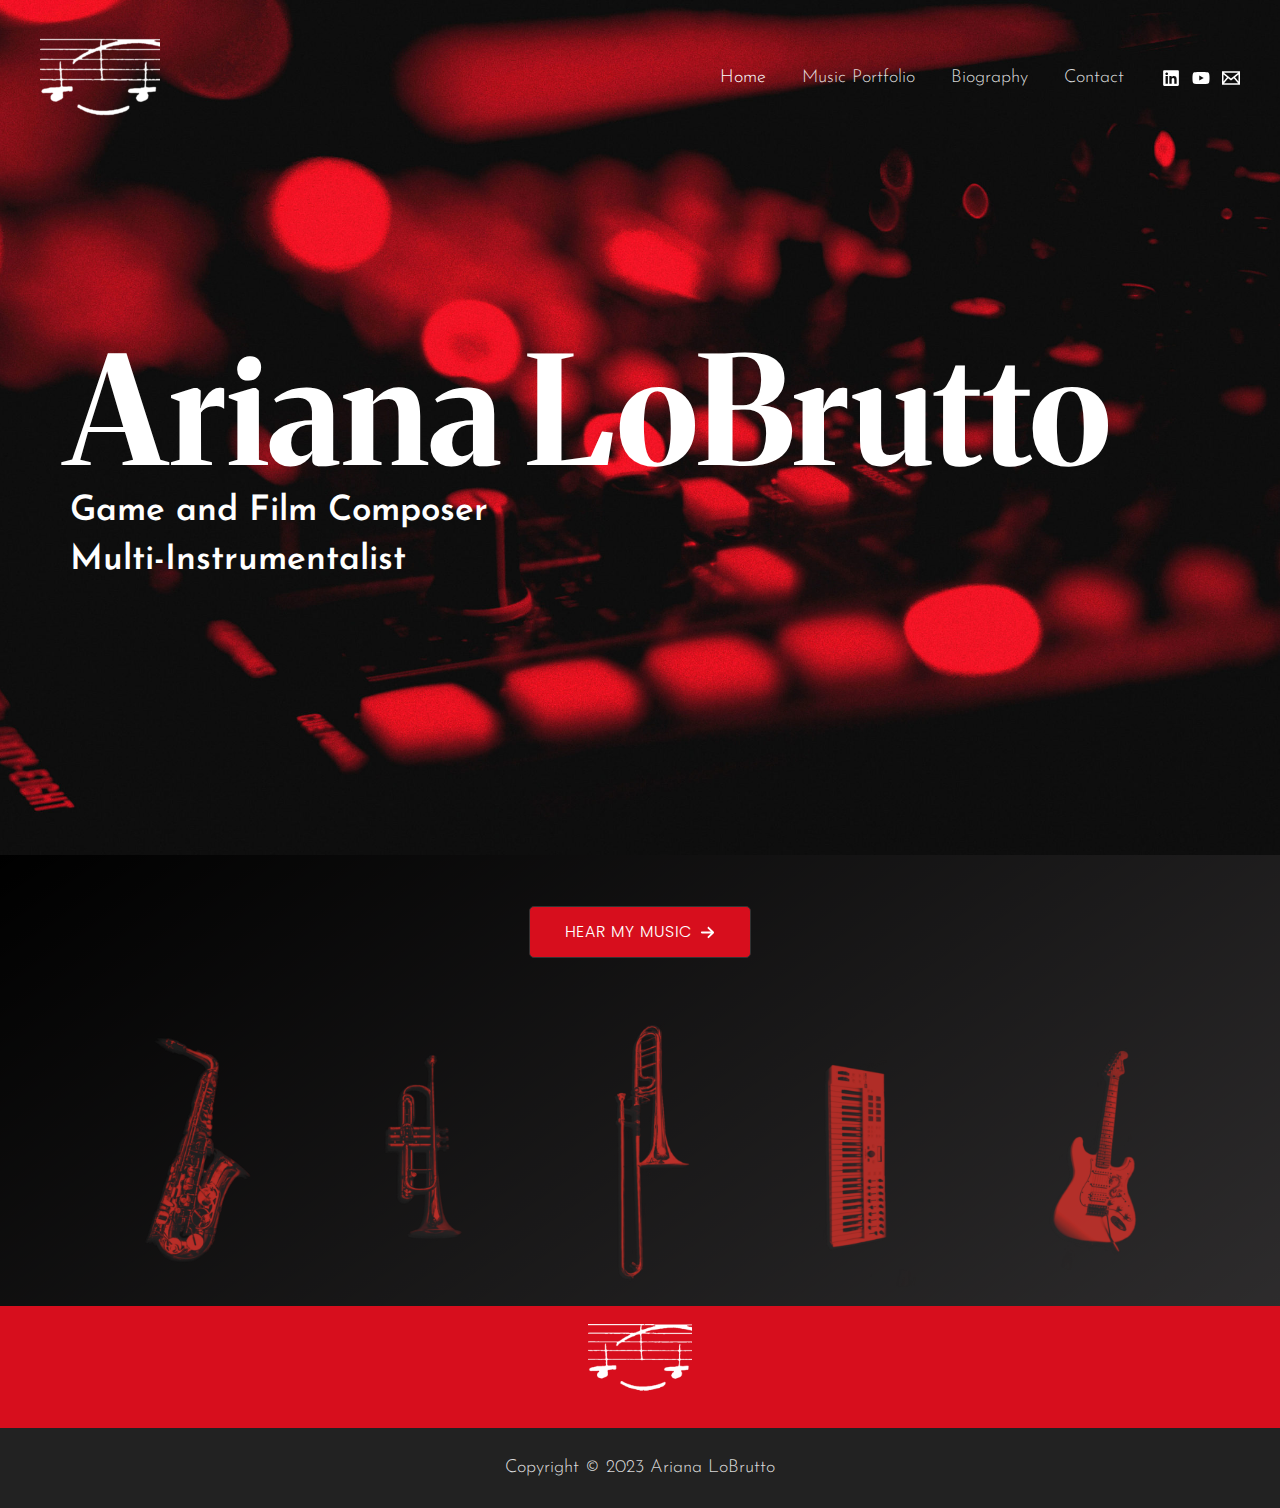
==== index.html @ dc40ca89 "no message" ====
<!DOCTYPE html>  <html lang="en-US">  <head>  <meta charset="UTF-8">  <meta name="viewport" content="width=device-width, initial-scale=1">  <link rel="profile" href="https://gmpg.org/xfn/11">    <style id="jetpack-boost-critical-css">@media all{@charset "UTF-8";body,h1,h3,html,iframe,li,ul{border:0;font-size:100%;font-style:inherit;font-weight:inherit;margin:0;outline:0;padding:0;vertical-align:baseline}html{-webkit-text-size-adjust:100%;-ms-text-size-adjust:100%}body{margin:0}main,nav{display:block}a{background-color:transparent}a{text-decoration:none}img{border:0}svg:not(:root){overflow:hidden}button{color:inherit;font:inherit;margin:0}button{overflow:visible}button{text-transform:none}button{-webkit-appearance:button}.ast-container{max-width:100%}.ast-container{margin-left:auto;margin-right:auto;padding-left:20px;padding-right:20px}h1,h3{clear:both}.entry-content h1,h1{color:#808285;font-size:2em;line-height:1.2}.entry-content h3,h3{color:#808285;font-size:1.5em;line-height:1.4}html{box-sizing:border-box}*{box-sizing:inherit}body{color:#808285;background:#fff;font-style:normal}ul{margin:0 0 1.5em 3em}ul{list-style:disc}img{height:auto;max-width:100%}button{color:#808285;font-weight:400;font-size:100%;margin:0;vertical-align:baseline}button{line-height:normal}button{border:1px solid;border-color:var(--ast-border-color);border-radius:2px;background:#e6e6e6;padding:.6em 1em .4em;color:#fff}a{color:#4169e1}.screen-reader-text{border:0;clip:rect(1px,1px,1px,1px);height:1px;margin:-1px;overflow:hidden;padding:0;position:absolute;width:1px;word-wrap:normal!important}iframe{max-width:100%}body{-webkit-font-smoothing:antialiased;-moz-osx-font-smoothing:grayscale}body:not(.logged-in){position:relative}#page{position:relative}a{text-decoration:none}img{vertical-align:middle}.entry-content h1,.entry-content h3{margin-bottom:20px}body,button{line-height:1.85714285714286}body{background-color:#fff}#page{display:block}#primary{width:100%}#primary{margin:4em 0}.main-navigation{height:100%;-js-display:inline-flex;display:inline-flex}.main-navigation ul{list-style:none;margin:0;padding-left:0;position:relative}.main-header-menu .menu-link{text-decoration:none;padding:0 1em;display:inline-block}.main-header-menu .menu-item{position:relative}.ast-button-wrap{display:inline-block}.ast-button-wrap button{box-shadow:none;border:none}.ast-button-wrap .menu-toggle{padding:0;width:2.2em;height:2.1em;font-size:1.5em;font-weight:400;border-radius:2px;-webkit-font-smoothing:antialiased;-moz-osx-font-smoothing:grayscale;border-radius:2px;vertical-align:middle;line-height:1.85714285714286}.ast-button-wrap .menu-toggle.main-header-menu-toggle{padding:0 .5em;width:auto;text-align:center}.header-main-layout-1 .ast-main-header-bar-alignment{margin-left:auto}.site-navigation{height:100%}.ast-icon.icon-arrow svg{height:.6em;width:.6em;position:relative;margin-left:10px}.ast-icon svg{fill:currentColor}body{overflow-x:hidden}.ast-builder-grid-row{display:grid;grid-template-columns:auto auto;align-items:center;grid-column-gap:20px;overflow-wrap:anywhere}.ast-builder-grid-row>.site-header-section{flex-wrap:nowrap}.ast-builder-layout-element{align-items:center}.site-header-section{height:100%;min-height:0;align-items:center}.site-header-section .ast-main-header-bar-alignment{height:100%}.site-header-section>*{padding:0 10px}.site-header-section>div:first-child{padding-left:0}.site-header-section>div:last-child{padding-right:0}.site-header-section .ast-builder-menu{align-items:center}.ast-grid-right-section{justify-content:flex-end}.ast-logo-title-inline .ast-site-identity{padding:1em 0;-js-display:inline-flex;display:inline-flex;vertical-align:middle;align-items:center}.ast-builder-social-element{line-height:1;color:#3a3a3a;background:0 0;vertical-align:middle;margin-left:6px;margin-right:6px;justify-content:center;align-items:center}.ahfb-svg-iconset{-js-display:inline-flex;display:inline-flex;align-self:center}.ahfb-svg-iconset svg{width:17px;height:17px}.ast-builder-grid-row-container{display:grid;align-content:center}.main-header-bar .main-header-bar-navigation{height:100%}.ast-builder-menu .main-navigation{padding:0}.ast-builder-menu .main-navigation>ul{align-self:center}.menu-toggle .ast-close-svg{display:none}.ast-mobile-header-wrap .menu-toggle .mobile-menu-toggle-icon{-js-display:inline-flex;display:inline-flex;align-self:center}.ast-mobile-header-wrap .ast-button-wrap .menu-toggle.main-header-menu-toggle{-js-display:flex;display:flex;align-items:center;width:auto;height:auto}.menu-toggle .mobile-menu-toggle-icon{-js-display:inline-flex;display:inline-flex;align-self:center}.ast-button-wrap .menu-toggle.main-header-menu-toggle{padding:.5em;align-items:center;-js-display:flex;display:flex}.site-header{z-index:99;position:relative}.main-header-bar-wrap{position:relative}.main-header-bar{background-color:#fff;border-bottom-color:var(--ast-border-color);border-bottom-style:solid}.main-header-bar{margin-left:auto;margin-right:auto}.site-branding{line-height:1;align-self:center}.main-header-bar{z-index:4;position:relative}.ast-site-identity{padding:1em 0}.page .entry-header{margin-bottom:1.5em}.ast-single-post .entry-header.ast-header-without-markup,.ast-single-post .entry-header.ast-no-title.ast-no-thumbnail{margin-bottom:0}.entry-header{margin-bottom:1em;word-wrap:break-word}.entry-content{word-wrap:break-word}.ast-flex{-js-display:flex;display:flex;flex-wrap:wrap}.ast-inline-flex{-js-display:inline-flex;display:inline-flex;align-items:center;flex-wrap:wrap;align-content:center}.ast-flex-grow-1{flex-grow:1}}@media all{@charset "UTF-8";ul{box-sizing:border-box}.screen-reader-text{border:0;clip:rect(1px,1px,1px,1px);clip-path:inset(50%);height:1px;margin:-1px;overflow:hidden;padding:0;position:absolute;width:1px;word-wrap:normal!important}}@media all{.wp-block-uagb-container{display:flex;position:relative;box-sizing:border-box;z-index:2}.wp-block-uagb-container.uagb-is-root-container{margin-left:auto;margin-right:auto}.wp-block-uagb-container.alignfull.uagb-is-root-container .uagb-container-inner-blocks-wrap{display:flex;position:relative;box-sizing:border-box;margin-left:auto!important;margin-right:auto!important;z-index:2}.wp-block-uagb-container>:not(.uagb-container__shape){z-index:2}body .wp-block-uagb-container>.uagb-container-inner-blocks-wrap,body .wp-block-uagb-container>.uagb-container-inner-blocks-wrap>:not(.wp-block-uagb-container):not(.wp-block-uagb-column):not(.wp-block-uagb-container):not(.wp-block-uagb-section):not(.uagb-container__shape):not(.uagb-container__video-wrap):not(.wp-block-spectra-pro-register):not(.uagb-slider-container),body .wp-block-uagb-container>:not(.wp-block-uagb-container):not(.wp-block-uagb-column):not(.wp-block-uagb-container):not(.wp-block-uagb-section):not(.uagb-container__shape):not(.uagb-container__video-wrap):not(.wp-block-uagb-image):not(.wp-block-spectra-pro-register):not(.uagb-slider-container){min-width:unset!important;width:100%}.wp-block-uagb-advanced-heading .uagb-heading-text{margin:0}.wp-block-uagb-advanced-heading .uagb-separator{font-size:0;border-top-style:solid;display:inline-block;margin:0 0 10px 0}.wp-block-uagb-container.uagb-block-cd2c7e23.wp-block-uagb-container{color:inherit;border-color:#4b4f58}.wp-block-uagb-container.uagb-is-root-container.alignfull.uagb-block-cd2c7e23>.uagb-container-inner-blocks-wrap{--inner-content-custom-width:min(100%,1140px);max-width:var(--inner-content-custom-width);width:100%;flex-direction:column;align-items:center;justify-content:center;flex-wrap:nowrap;row-gap:0;column-gap:20px}.wp-block-uagb-container.uagb-block-cd2c7e23{min-height:95vh;box-shadow:0 0 #00000070;padding-top:100px;padding-bottom:0;padding-left:0;padding-right:0;row-gap:0;column-gap:20px;overflow:visible;background-image:url(./images/banner-scaled.jpg);background-repeat:no-repeat;background-position:52% 0;background-size:cover;background-attachment:fixed}.uagb-block-6c214762.wp-block-uagb-advanced-heading .uagb-heading-text{margin-bottom:0}.uagb-block-6c214762 .uagb-heading-text{font-family:Merriweather;font-weight:700}.uagb-block-efe98ca1.wp-block-uagb-advanced-heading .uagb-heading-text{margin-bottom:0}.uagb-block-efe98ca1.wp-block-uagb-advanced-heading .uagb-separator{border-top-style:solid;border-top-width:0;width:70%;border-color:rgba(255,255,255,.65);margin-bottom:0}.wp-block-uagb-container.uagb-block-ec4afcfa.wp-block-uagb-container{border-color:#4b4f58}.wp-block-uagb-container.uagb-is-root-container.alignfull.uagb-block-ec4afcfa>.uagb-container-inner-blocks-wrap{--inner-content-custom-width:min(100%,1140px);max-width:var(--inner-content-custom-width);width:100%;flex-direction:column;align-items:center;justify-content:flex-start;flex-wrap:nowrap;row-gap:0;column-gap:20px}.wp-block-uagb-container.uagb-block-ec4afcfa{min-height:90vh;box-shadow:0 0 #00000070;padding-top:80px;padding-bottom:50px;padding-left:30px;padding-right:30px;row-gap:0;column-gap:20px;overflow:visible;background-image:linear-gradient(326deg,rgba(0,0,0,.11) 0,#000 100%)}@media only screen and (max-width:976px){.wp-block-uagb-container.uagb-is-root-container.alignfull.uagb-block-cd2c7e23>.uagb-container-inner-blocks-wrap{--inner-content-custom-width:min(100%,1024px);max-width:var(--inner-content-custom-width);width:100%}.wp-block-uagb-container.uagb-block-cd2c7e23{min-height:10px;padding-top:150px;padding-bottom:80px;padding-left:50px;padding-right:50px}.wp-block-uagb-container.uagb-is-root-container.alignfull.uagb-block-ec4afcfa>.uagb-container-inner-blocks-wrap{--inner-content-custom-width:min(100%,1024px);max-width:var(--inner-content-custom-width);width:100%}.wp-block-uagb-container.uagb-block-ec4afcfa{padding-top:40px;padding-bottom:40px;padding-left:40px;padding-right:40px;background-image:linear-gradient(326deg,rgba(0,0,0,.11) 0,#000 100%)}}@media only screen and (max-width:767px){.wp-block-uagb-container.uagb-is-root-container.alignfull.uagb-block-cd2c7e23>.uagb-container-inner-blocks-wrap{--inner-content-custom-width:min(100%,767px);max-width:var(--inner-content-custom-width);width:100%;flex-wrap:wrap}.wp-block-uagb-container.uagb-block-cd2c7e23{min-height:50vh;padding-top:150px;padding-bottom:60px;padding-left:40px;padding-right:40px}.wp-block-uagb-container.uagb-is-root-container.alignfull.uagb-block-ec4afcfa>.uagb-container-inner-blocks-wrap{--inner-content-custom-width:min(100%,767px);max-width:var(--inner-content-custom-width);width:100%;flex-wrap:wrap;row-gap:10px}.wp-block-uagb-container.uagb-block-ec4afcfa{min-height:10px;padding-top:60px;padding-bottom:0;padding-left:40px;padding-right:40px;row-gap:10px;background-image:linear-gradient(326deg,rgba(0,0,0,.11) 0,#000 100%)}}}</style><title>Ariana LoBrutto</title> <meta name='robots' content='max-image-preview:large' /> <link rel='dns-prefetch' href='//fonts.googleapis.com' /> <link rel="alternate" type="application/rss+xml" title="Ariana LoBrutto &raquo; Feed" href="https://www.arianalobrutto.com/feed/" /> <link rel="alternate" type="application/rss+xml" title="Ariana LoBrutto &raquo; Comments Feed" href="https://www.arianalobrutto.com/comments/feed/" />  <style> img.wp-smiley, img.emoji { 	display: inline !important; 	border: none !important; 	box-shadow: none !important; 	height: 1em !important; 	width: 1em !important; 	margin: 0 0.07em !important; 	vertical-align: -0.1em !important; 	background: none !important; 	padding: 0 !important; } </style> 	<noscript><link rel='stylesheet' id='astra-theme-css-css' href='./css/astra-assets-css-minified-main.min.css' media='all' /> </noscript><link rel='stylesheet' id='astra-theme-css-css' href='./css/astra-assets-css-minified-main.min.css' media="not all" data-media="all" onload="this.media=this.dataset.media; delete this.dataset.media; this.removeAttribute( 'onload' );" /> <style id='astra-theme-css-inline-css'> :root{--ast-container-default-xlg-padding:6.67em;--ast-container-default-lg-padding:5.67em;--ast-container-default-slg-padding:4.34em;--ast-container-default-md-padding:3.34em;--ast-container-default-sm-padding:6.67em;--ast-container-default-xs-padding:2.4em;--ast-container-default-xxs-padding:1.4em;--ast-code-block-background:#EEEEEE;--ast-comment-inputs-background:#FAFAFA;}html{font-size:112.5%;}a,.page-title{color:var(--ast-global-color-3);}a:hover,a:focus{color:var(--ast-global-color-1);}body,button,input,select,textarea,.ast-button,.ast-custom-button{font-family:'Josefin Sans',sans-serif;font-weight:300;font-size:18px;font-size:1rem;}blockquote{color:var(--ast-global-color-3);}p,.entry-content p{margin-bottom:0.1em;}h1,.entry-content h1,h2,.entry-content h2,h3,.entry-content h3,h4,.entry-content h4,h5,.entry-content h5,h6,.entry-content h6,.site-title,.site-title a{font-family:'Josefin Sans',sans-serif;font-weight:600;}.site-title{font-size:35px;font-size:1.9444444444444rem;display:none;}header .custom-logo-link img{max-width:120px;}.astra-logo-svg{width:120px;}.site-header .site-description{font-size:15px;font-size:0.83333333333333rem;display:none;}.entry-title{font-size:40px;font-size:2.2222222222222rem;}h1,.entry-content h1{font-size:150px;font-size:8.3333333333333rem;font-weight:600;font-family:'Josefin Sans',sans-serif;line-height:1em;}h2,.entry-content h2{font-size:70px;font-size:3.8888888888889rem;font-family:'Josefin Sans',sans-serif;}h3,.entry-content h3{font-size:35px;font-size:1.9444444444444rem;font-family:'Josefin Sans',sans-serif;}h4,.entry-content h4{font-size:29px;font-size:1.6111111111111rem;font-family:'Josefin Sans',sans-serif;}h5,.entry-content h5{font-size:18px;font-size:1rem;font-family:'Josefin Sans',sans-serif;}h6,.entry-content h6{font-size:15px;font-size:0.83333333333333rem;font-family:'Josefin Sans',sans-serif;}::selection{background-color:var(--ast-global-color-0);color:#ffffff;}body,h1,.entry-title a,.entry-content h1,h2,.entry-content h2,h3,.entry-content h3,h4,.entry-content h4,h5,.entry-content h5,h6,.entry-content h6{color:var(--ast-global-color-3);}.tagcloud a:hover,.tagcloud a:focus,.tagcloud a.current-item{color:#ffffff;border-color:var(--ast-global-color-3);background-color:var(--ast-global-color-3);}input:focus,input[type="text"]:focus,input[type="email"]:focus,input[type="url"]:focus,input[type="password"]:focus,input[type="reset"]:focus,input[type="search"]:focus,textarea:focus{border-color:var(--ast-global-color-3);}input[type="radio"]:checked,input[type=reset],input[type="checkbox"]:checked,input[type="checkbox"]:hover:checked,input[type="checkbox"]:focus:checked,input[type=range]::-webkit-slider-thumb{border-color:var(--ast-global-color-3);background-color:var(--ast-global-color-3);box-shadow:none;}.site-footer a:hover + .post-count,.site-footer a:focus + .post-count{background:var(--ast-global-color-3);border-color:var(--ast-global-color-3);}.single .nav-links .nav-previous,.single .nav-links .nav-next{color:var(--ast-global-color-3);}.entry-meta,.entry-meta *{line-height:1.45;color:var(--ast-global-color-3);}.entry-meta a:hover,.entry-meta a:hover *,.entry-meta a:focus,.entry-meta a:focus *,.page-links > .page-link,.page-links .page-link:hover,.post-navigation a:hover{color:var(--ast-global-color-1);}#cat option,.secondary .calendar_wrap thead a,.secondary .calendar_wrap thead a:visited{color:var(--ast-global-color-3);}.secondary .calendar_wrap #today,.ast-progress-val span{background:var(--ast-global-color-3);}.secondary a:hover + .post-count,.secondary a:focus + .post-count{background:var(--ast-global-color-3);border-color:var(--ast-global-color-3);}.calendar_wrap #today > a{color:#ffffff;}.page-links .page-link,.single .post-navigation a{color:var(--ast-global-color-3);}.ast-header-break-point .main-header-bar .ast-button-wrap .menu-toggle{border-radius:100px;}.wp-block-latest-posts > li > a{color:var(--ast-global-color-2);}.widget-title{font-size:25px;font-size:1.3888888888889rem;color:var(--ast-global-color-3);}.ast-logo-title-inline .site-logo-img{padding-right:1em;}.site-logo-img img{ transition:all 0.2s linear;}@media (max-width:921px){#ast-desktop-header{display:none;}}@media (min-width:921px){#ast-mobile-header{display:none;}}.wp-block-buttons.aligncenter{justify-content:center;}@media (max-width:921px){.ast-theme-transparent-header #primary,.ast-theme-transparent-header #secondary{padding:0;}}@media (max-width:921px){.ast-plain-container.ast-no-sidebar #primary{padding:0;}}.ast-plain-container.ast-no-sidebar #primary{margin-top:0;margin-bottom:0;}@media (max-width:921px){.ast-separate-container #primary,.ast-separate-container #secondary{padding:1.5em 0;}#primary,#secondary{padding:1.5em 0;margin:0;}.ast-left-sidebar #content > .ast-container{display:flex;flex-direction:column-reverse;width:100%;}.ast-separate-container .ast-article-post,.ast-separate-container .ast-article-single{padding:1.5em 2.14em;}.ast-author-box img.avatar{margin:20px 0 0 0;}}@media (min-width:922px){.ast-separate-container.ast-right-sidebar #primary,.ast-separate-container.ast-left-sidebar #primary{border:0;}.search-no-results.ast-separate-container #primary{margin-bottom:4em;}}.wp-block-button .wp-block-button__link{color:var(--ast-global-color-2);}.wp-block-button .wp-block-button__link:hover,.wp-block-button .wp-block-button__link:focus{color:var(--ast-global-color-4);background-color:var(--ast-global-color-2);border-color:var(--ast-global-color-2);}.elementor-widget-heading h1.elementor-heading-title{line-height:1em;}.wp-block-button .wp-block-button__link,.wp-block-search .wp-block-search__button,body .wp-block-file .wp-block-file__button{border-style:solid;border-top-width:0px;border-right-width:0px;border-left-width:0px;border-bottom-width:0px;border-color:var(--ast-global-color-0);background-color:var(--ast-global-color-0);color:var(--ast-global-color-2);font-family:'Poppins',sans-serif;font-weight:300;line-height:1em;text-transform:uppercase;letter-spacing:1px;font-size:16px;font-size:0.88888888888889rem;border-radius:0px;padding-top:17px;padding-right:35px;padding-bottom:17px;padding-left:35px;}.menu-toggle,button,.ast-button,.ast-custom-button,.button,input#submit,input[type="button"],input[type="submit"],input[type="reset"],form[CLASS*="wp-block-search__"].wp-block-search .wp-block-search__inside-wrapper .wp-block-search__button,body .wp-block-file .wp-block-file__button{border-style:solid;border-top-width:0px;border-right-width:0px;border-left-width:0px;border-bottom-width:0px;color:var(--ast-global-color-2);border-color:var(--ast-global-color-0);background-color:var(--ast-global-color-0);border-radius:0px;padding-top:17px;padding-right:35px;padding-bottom:17px;padding-left:35px;font-family:'Poppins',sans-serif;font-weight:300;font-size:16px;font-size:0.88888888888889rem;line-height:1em;text-transform:uppercase;letter-spacing:1px;}button:focus,.menu-toggle:hover,button:hover,.ast-button:hover,.ast-custom-button:hover .button:hover,.ast-custom-button:hover ,input[type=reset]:hover,input[type=reset]:focus,input#submit:hover,input#submit:focus,input[type="button"]:hover,input[type="button"]:focus,input[type="submit"]:hover,input[type="submit"]:focus,form[CLASS*="wp-block-search__"].wp-block-search .wp-block-search__inside-wrapper .wp-block-search__button:hover,form[CLASS*="wp-block-search__"].wp-block-search .wp-block-search__inside-wrapper .wp-block-search__button:focus,body .wp-block-file .wp-block-file__button:hover,body .wp-block-file .wp-block-file__button:focus{color:var(--ast-global-color-4);background-color:var(--ast-global-color-2);border-color:var(--ast-global-color-2);}@media (min-width:544px){.ast-container{max-width:100%;}}@media (max-width:544px){.ast-separate-container .ast-article-post,.ast-separate-container .ast-article-single,.ast-separate-container .comments-title,.ast-separate-container .ast-archive-description{padding:1.5em 1em;}.ast-separate-container #content .ast-container{padding-left:0.54em;padding-right:0.54em;}.ast-separate-container .ast-comment-list li.depth-1{padding:1.5em 1em;margin-bottom:1.5em;}.ast-separate-container .ast-comment-list .bypostauthor{padding:.5em;}.ast-search-menu-icon.ast-dropdown-active .search-field{width:170px;}}@media (max-width:921px){.ast-mobile-header-stack .main-header-bar .ast-search-menu-icon{display:inline-block;}.ast-header-break-point.ast-header-custom-item-outside .ast-mobile-header-stack .main-header-bar .ast-search-icon{margin:0;}.ast-comment-avatar-wrap img{max-width:2.5em;}.ast-separate-container .ast-comment-list li.depth-1{padding:1.5em 2.14em;}.ast-separate-container .comment-respond{padding:2em 2.14em;}.ast-comment-meta{padding:0 1.8888em 1.3333em;}}body,.ast-separate-container{background-color:var(--ast-global-color-4);;background-image:none;;}@media (max-width:921px){.widget-title{font-size:25px;font-size:1.3888888888889rem;}body,button,input,select,textarea,.ast-button,.ast-custom-button{font-size:18px;font-size:1rem;}#secondary,#secondary button,#secondary input,#secondary select,#secondary textarea{font-size:18px;font-size:1rem;}.site-title{display:none;}.site-header .site-description{display:none;}.entry-title{font-size:30px;}h1,.entry-content h1{font-size:80px;}h2,.entry-content h2{font-size:60px;}h3,.entry-content h3{font-size:30px;}h4,.entry-content h4{font-size:25px;font-size:1.3888888888889rem;}}@media (max-width:544px){.widget-title{font-size:25px;font-size:1.3888888888889rem;}body,button,input,select,textarea,.ast-button,.ast-custom-button{font-size:18px;font-size:1rem;}#secondary,#secondary button,#secondary input,#secondary select,#secondary textarea{font-size:18px;font-size:1rem;}.site-title{display:none;}.site-header .site-description{display:none;}.entry-title{font-size:30px;}h1,.entry-content h1{font-size:45px;}h2,.entry-content h2{font-size:35px;}h3,.entry-content h3{font-size:26px;}h4,.entry-content h4{font-size:23px;font-size:1.2777777777778rem;}}@media (max-width:544px){html{font-size:112.5%;}}@media (min-width:922px){.ast-container{max-width:1240px;}}@media (min-width:922px){.site-content .ast-container{display:flex;}}@media (max-width:921px){.site-content .ast-container{flex-direction:column;}}@media (min-width:922px){.main-header-menu .sub-menu .menu-item.ast-left-align-sub-menu:hover > .sub-menu,.main-header-menu .sub-menu .menu-item.ast-left-align-sub-menu.focus > .sub-menu{margin-left:-0px;}}.ast-theme-transparent-header [data-section="section-header-mobile-trigger"] .ast-button-wrap .ast-mobile-menu-trigger-outline{background:transparent;}blockquote,cite {font-style: initial;}.wp-block-file {display: flex;align-items: center;flex-wrap: wrap;justify-content: space-between;}.wp-block-pullquote {border: none;}.wp-block-pullquote blockquote::before {content: "\201D";font-family: "Helvetica",sans-serif;display: flex;transform: rotate( 180deg );font-size: 6rem;font-style: normal;line-height: 1;font-weight: bold;align-items: center;justify-content: center;}.has-text-align-right > blockquote::before {justify-content: flex-start;}.has-text-align-left > blockquote::before {justify-content: flex-end;}figure.wp-block-pullquote.is-style-solid-color blockquote {max-width: 100%;text-align: inherit;}html body {--wp--custom--ast-default-block-top-padding: 3em;--wp--custom--ast-default-block-right-padding: 3em;--wp--custom--ast-default-block-bottom-padding: 3em;--wp--custom--ast-default-block-left-padding: 3em;--wp--custom--ast-container-width: 1200px;--wp--custom--ast-content-width-size: 1200px;--wp--custom--ast-wide-width-size: calc(1200px + var(--wp--custom--ast-default-block-left-padding) + var(--wp--custom--ast-default-block-right-padding));}.ast-narrow-container {--wp--custom--ast-content-width-size: 750px;--wp--custom--ast-wide-width-size: 750px;}@media(max-width: 921px) {html body {--wp--custom--ast-default-block-top-padding: 3em;--wp--custom--ast-default-block-right-padding: 2em;--wp--custom--ast-default-block-bottom-padding: 3em;--wp--custom--ast-default-block-left-padding: 2em;}}@media(max-width: 544px) {html body {--wp--custom--ast-default-block-top-padding: 3em;--wp--custom--ast-default-block-right-padding: 1.5em;--wp--custom--ast-default-block-bottom-padding: 3em;--wp--custom--ast-default-block-left-padding: 1.5em;}}.entry-content > .wp-block-group,.entry-content > .wp-block-cover,.entry-content > .wp-block-columns {padding-top: var(--wp--custom--ast-default-block-top-padding);padding-right: var(--wp--custom--ast-default-block-right-padding);padding-bottom: var(--wp--custom--ast-default-block-bottom-padding);padding-left: var(--wp--custom--ast-default-block-left-padding);}.ast-plain-container.ast-no-sidebar .entry-content > .alignfull,.ast-page-builder-template .ast-no-sidebar .entry-content > .alignfull {margin-left: calc( -50vw + 50%);margin-right: calc( -50vw + 50%);max-width: 100vw;width: 100vw;}.ast-plain-container.ast-no-sidebar .entry-content .alignfull .alignfull,.ast-page-builder-template.ast-no-sidebar .entry-content .alignfull .alignfull,.ast-plain-container.ast-no-sidebar .entry-content .alignfull .alignwide,.ast-page-builder-template.ast-no-sidebar .entry-content .alignfull .alignwide,.ast-plain-container.ast-no-sidebar .entry-content .alignwide .alignfull,.ast-page-builder-template.ast-no-sidebar .entry-content .alignwide .alignfull,.ast-plain-container.ast-no-sidebar .entry-content .alignwide .alignwide,.ast-page-builder-template.ast-no-sidebar .entry-content .alignwide .alignwide,.ast-plain-container.ast-no-sidebar .entry-content .wp-block-column .alignfull,.ast-page-builder-template.ast-no-sidebar .entry-content .wp-block-column .alignfull,.ast-plain-container.ast-no-sidebar .entry-content .wp-block-column .alignwide,.ast-page-builder-template.ast-no-sidebar .entry-content .wp-block-column .alignwide {margin-left: auto;margin-right: auto;width: 100%;}[ast-blocks-layout] .wp-block-separator:not(.is-style-dots) {height: 0;}[ast-blocks-layout] .wp-block-separator {margin: 20px auto;}[ast-blocks-layout] .wp-block-separator:not(.is-style-wide):not(.is-style-dots) {max-width: 100px;}[ast-blocks-layout] .wp-block-separator.has-background {padding: 0;}.entry-content[ast-blocks-layout] > * {max-width: var(--wp--custom--ast-content-width-size);margin-left: auto;margin-right: auto;}.entry-content[ast-blocks-layout] > .alignwide {max-width: var(--wp--custom--ast-wide-width-size);}.entry-content[ast-blocks-layout] .alignfull {max-width: none;}.entry-content .wp-block-columns {margin-bottom: 0;}blockquote {margin: 1.5em;border: none;}.wp-block-quote:not(.has-text-align-right):not(.has-text-align-center) {border-left: 5px solid rgba(0,0,0,0.05);}.has-text-align-right > blockquote,blockquote.has-text-align-right {border-right: 5px solid rgba(0,0,0,0.05);}.has-text-align-left > blockquote,blockquote.has-text-align-left {border-left: 5px solid rgba(0,0,0,0.05);}.wp-block-site-tagline,.wp-block-latest-posts .read-more {margin-top: 15px;}.wp-block-loginout p label {display: block;}.wp-block-loginout p:not(.login-remember):not(.login-submit) input {width: 100%;}.wp-block-loginout input:focus {border-color: transparent;}.wp-block-loginout input:focus {outline: thin dotted;}.entry-content .wp-block-media-text .wp-block-media-text__content {padding: 0 0 0 8%;}.entry-content .wp-block-media-text.has-media-on-the-right .wp-block-media-text__content {padding: 0 8% 0 0;}.entry-content .wp-block-media-text.has-background .wp-block-media-text__content {padding: 8%;}.entry-content .wp-block-cover:not([class*="background-color"]) .wp-block-cover__inner-container,.entry-content .wp-block-cover:not([class*="background-color"]) .wp-block-cover-image-text,.entry-content .wp-block-cover:not([class*="background-color"]) .wp-block-cover-text,.entry-content .wp-block-cover-image:not([class*="background-color"]) .wp-block-cover__inner-container,.entry-content .wp-block-cover-image:not([class*="background-color"]) .wp-block-cover-image-text,.entry-content .wp-block-cover-image:not([class*="background-color"]) .wp-block-cover-text {color: var(--ast-global-color-5);}.wp-block-loginout .login-remember input {width: 1.1rem;height: 1.1rem;margin: 0 5px 4px 0;vertical-align: middle;}.wp-block-latest-posts > li > *:first-child,.wp-block-latest-posts:not(.is-grid) > li:first-child {margin-top: 0;}.wp-block-search__inside-wrapper .wp-block-search__input {padding: 0 10px;color: var(--ast-global-color-3);background: var(--ast-global-color-5);border-color: var(--ast-border-color);}.wp-block-latest-posts .read-more {margin-bottom: 1.5em;}.wp-block-search__no-button .wp-block-search__inside-wrapper .wp-block-search__input {padding-top: 5px;padding-bottom: 5px;}.wp-block-latest-posts .wp-block-latest-posts__post-date,.wp-block-latest-posts .wp-block-latest-posts__post-author {font-size: 1rem;}.wp-block-latest-posts > li > *,.wp-block-latest-posts:not(.is-grid) > li {margin-top: 12px;margin-bottom: 12px;}.ast-page-builder-template .entry-content[ast-blocks-layout] > *,.ast-page-builder-template .entry-content[ast-blocks-layout] > .alignfull > * {max-width: none;}.ast-page-builder-template .entry-content[ast-blocks-layout] > .alignwide > * {max-width: var(--wp--custom--ast-wide-width-size);}.ast-page-builder-template .entry-content[ast-blocks-layout] > .inherit-container-width > *,.ast-page-builder-template .entry-content[ast-blocks-layout] > * > *,.entry-content[ast-blocks-layout] > .wp-block-cover .wp-block-cover__inner-container {max-width: var(--wp--custom--ast-content-width-size);margin-left: auto;margin-right: auto;}.entry-content[ast-blocks-layout] .wp-block-cover:not(.alignleft):not(.alignright) {width: auto;}@media(max-width: 1200px) {.ast-separate-container .entry-content > .alignfull,.ast-separate-container .entry-content[ast-blocks-layout] > .alignwide,.ast-plain-container .entry-content[ast-blocks-layout] > .alignwide,.ast-plain-container .entry-content .alignfull {margin-left: calc(-1 * min(var(--ast-container-default-xlg-padding),20px)) ;margin-right: calc(-1 * min(var(--ast-container-default-xlg-padding),20px));}}@media(min-width: 1201px) {.ast-separate-container .entry-content > .alignfull {margin-left: calc(-1 * var(--ast-container-default-xlg-padding) );margin-right: calc(-1 * var(--ast-container-default-xlg-padding) );}.ast-separate-container .entry-content[ast-blocks-layout] > .alignwide,.ast-plain-container .entry-content[ast-blocks-layout] > .alignwide {margin-left: calc(-1 * var(--wp--custom--ast-default-block-left-padding) );margin-right: calc(-1 * var(--wp--custom--ast-default-block-right-padding) );}}@media(min-width: 921px) {.ast-separate-container .entry-content .wp-block-group.alignwide:not(.inherit-container-width) > :where(:not(.alignleft):not(.alignright)),.ast-plain-container .entry-content .wp-block-group.alignwide:not(.inherit-container-width) > :where(:not(.alignleft):not(.alignright)) {max-width: calc( var(--wp--custom--ast-content-width-size) + 80px );}.ast-plain-container.ast-right-sidebar .entry-content[ast-blocks-layout] .alignfull,.ast-plain-container.ast-left-sidebar .entry-content[ast-blocks-layout] .alignfull {margin-left: -60px;margin-right: -60px;}}@media(min-width: 544px) {.entry-content > .alignleft {margin-right: 20px;}.entry-content > .alignright {margin-left: 20px;}}@media (max-width:544px){.wp-block-columns .wp-block-column:not(:last-child){margin-bottom:20px;}.wp-block-latest-posts{margin:0;}}@media( max-width: 600px ) {.entry-content .wp-block-media-text .wp-block-media-text__content,.entry-content .wp-block-media-text.has-media-on-the-right .wp-block-media-text__content {padding: 8% 0 0;}.entry-content .wp-block-media-text.has-background .wp-block-media-text__content {padding: 8%;}}.ast-separate-container .entry-content .wp-block-uagb-container {padding-left: 0;}.ast-page-builder-template .entry-header {padding-left: 0;}@media(min-width: 1201px) {.ast-separate-container .entry-content > .uagb-is-root-container {margin-left: 0;margin-right: 0;}}.ast-narrow-container .site-content .wp-block-uagb-image--align-full .wp-block-uagb-image__figure {max-width: 100%;margin-left: auto;margin-right: auto;}:root .has-ast-global-color-0-color{color:var(--ast-global-color-0);}:root .has-ast-global-color-0-background-color{background-color:var(--ast-global-color-0);}:root .wp-block-button .has-ast-global-color-0-color{color:var(--ast-global-color-0);}:root .wp-block-button .has-ast-global-color-0-background-color{background-color:var(--ast-global-color-0);}:root .has-ast-global-color-1-color{color:var(--ast-global-color-1);}:root .has-ast-global-color-1-background-color{background-color:var(--ast-global-color-1);}:root .wp-block-button .has-ast-global-color-1-color{color:var(--ast-global-color-1);}:root .wp-block-button .has-ast-global-color-1-background-color{background-color:var(--ast-global-color-1);}:root .has-ast-global-color-2-color{color:var(--ast-global-color-2);}:root .has-ast-global-color-2-background-color{background-color:var(--ast-global-color-2);}:root .wp-block-button .has-ast-global-color-2-color{color:var(--ast-global-color-2);}:root .wp-block-button .has-ast-global-color-2-background-color{background-color:var(--ast-global-color-2);}:root .has-ast-global-color-3-color{color:var(--ast-global-color-3);}:root .has-ast-global-color-3-background-color{background-color:var(--ast-global-color-3);}:root .wp-block-button .has-ast-global-color-3-color{color:var(--ast-global-color-3);}:root .wp-block-button .has-ast-global-color-3-background-color{background-color:var(--ast-global-color-3);}:root .has-ast-global-color-4-color{color:var(--ast-global-color-4);}:root .has-ast-global-color-4-background-color{background-color:var(--ast-global-color-4);}:root .wp-block-button .has-ast-global-color-4-color{color:var(--ast-global-color-4);}:root .wp-block-button .has-ast-global-color-4-background-color{background-color:var(--ast-global-color-4);}:root .has-ast-global-color-5-color{color:var(--ast-global-color-5);}:root .has-ast-global-color-5-background-color{background-color:var(--ast-global-color-5);}:root .wp-block-button .has-ast-global-color-5-color{color:var(--ast-global-color-5);}:root .wp-block-button .has-ast-global-color-5-background-color{background-color:var(--ast-global-color-5);}:root .has-ast-global-color-6-color{color:var(--ast-global-color-6);}:root .has-ast-global-color-6-background-color{background-color:var(--ast-global-color-6);}:root .wp-block-button .has-ast-global-color-6-color{color:var(--ast-global-color-6);}:root .wp-block-button .has-ast-global-color-6-background-color{background-color:var(--ast-global-color-6);}:root .has-ast-global-color-7-color{color:var(--ast-global-color-7);}:root .has-ast-global-color-7-background-color{background-color:var(--ast-global-color-7);}:root .wp-block-button .has-ast-global-color-7-color{color:var(--ast-global-color-7);}:root .wp-block-button .has-ast-global-color-7-background-color{background-color:var(--ast-global-color-7);}:root .has-ast-global-color-8-color{color:var(--ast-global-color-8);}:root .has-ast-global-color-8-background-color{background-color:var(--ast-global-color-8);}:root .wp-block-button .has-ast-global-color-8-color{color:var(--ast-global-color-8);}:root .wp-block-button .has-ast-global-color-8-background-color{background-color:var(--ast-global-color-8);}:root{--ast-global-color-0:#d70e1d;--ast-global-color-1:#d70e1d;--ast-global-color-2:#ffffff;--ast-global-color-3:rgba(255,255,255,0.85);--ast-global-color-4:#333132;--ast-global-color-5:#222222;--ast-global-color-6:#243673;--ast-global-color-7:#FBFCFF;--ast-global-color-8:#BFD1FF;}:root {--ast-border-color : #dddddd;}.ast-single-entry-banner {-js-display: flex;display: flex;flex-direction: column;justify-content: center;text-align: center;position: relative;background: #eeeeee;}.ast-single-entry-banner[data-banner-layout="layout-1"] {max-width: 1200px;background: inherit;padding: 20px 0;}.ast-single-entry-banner[data-banner-width-type="custom"] {margin: 0 auto;width: 100%;}.ast-single-entry-banner + .site-content .entry-header {margin-bottom: 0;}header.entry-header .entry-title{font-size:30px;font-size:1.6666666666667rem;}header.entry-header > *:not(:last-child){margin-bottom:10px;}.ast-archive-entry-banner {-js-display: flex;display: flex;flex-direction: column;justify-content: center;text-align: center;position: relative;background: #eeeeee;}.ast-archive-entry-banner[data-banner-width-type="custom"] {margin: 0 auto;width: 100%;}.ast-archive-entry-banner[data-banner-layout="layout-1"] {background: inherit;padding: 20px 0;text-align: left;}body.archive .ast-archive-description{max-width:1200px;width:100%;text-align:left;padding-top:3em;padding-right:3em;padding-bottom:3em;padding-left:3em;}body.archive .ast-archive-description .ast-archive-title,body.archive .ast-archive-description .ast-archive-title *{font-size:40px;font-size:2.2222222222222rem;}body.archive .ast-archive-description > *:not(:last-child){margin-bottom:10px;}@media (max-width:921px){body.archive .ast-archive-description{text-align:left;}}@media (max-width:544px){body.archive .ast-archive-description{text-align:left;}}@media (min-width:921px){.ast-theme-transparent-header #masthead{position:absolute;left:0;right:0;}.ast-theme-transparent-header .main-header-bar,.ast-theme-transparent-header.ast-header-break-point .main-header-bar{background:none;}body.elementor-editor-active.ast-theme-transparent-header #masthead,.fl-builder-edit .ast-theme-transparent-header #masthead,body.vc_editor.ast-theme-transparent-header #masthead,body.brz-ed.ast-theme-transparent-header #masthead{z-index:0;}.ast-header-break-point.ast-replace-site-logo-transparent.ast-theme-transparent-header .custom-mobile-logo-link{display:none;}.ast-header-break-point.ast-replace-site-logo-transparent.ast-theme-transparent-header .transparent-custom-logo{display:inline-block;}.ast-theme-transparent-header .ast-above-header,.ast-theme-transparent-header .ast-above-header.ast-above-header-bar{background-image:none;background-color:transparent;}.ast-theme-transparent-header .ast-below-header{background-image:none;background-color:transparent;}}.ast-theme-transparent-header .ast-builder-menu .main-header-menu,.ast-theme-transparent-header .ast-builder-menu .main-header-menu .menu-link,.ast-theme-transparent-header [CLASS*="ast-builder-menu-"] .main-header-menu .menu-item > .menu-link,.ast-theme-transparent-header .ast-masthead-custom-menu-items,.ast-theme-transparent-header .ast-masthead-custom-menu-items a,.ast-theme-transparent-header .ast-builder-menu .main-header-menu .menu-item > .ast-menu-toggle,.ast-theme-transparent-header .ast-builder-menu .main-header-menu .menu-item > .ast-menu-toggle,.ast-theme-transparent-header .ast-above-header-navigation a,.ast-header-break-point.ast-theme-transparent-header .ast-above-header-navigation a,.ast-header-break-point.ast-theme-transparent-header .ast-above-header-navigation > ul.ast-above-header-menu > .menu-item-has-children:not(.current-menu-item) > .ast-menu-toggle,.ast-theme-transparent-header .ast-below-header-menu,.ast-theme-transparent-header .ast-below-header-menu a,.ast-header-break-point.ast-theme-transparent-header .ast-below-header-menu a,.ast-header-break-point.ast-theme-transparent-header .ast-below-header-menu,.ast-theme-transparent-header .main-header-menu .menu-link{color:var(--ast-global-color-3);}.ast-theme-transparent-header .ast-builder-menu .main-header-menu .menu-item:hover > .menu-link,.ast-theme-transparent-header .ast-builder-menu .main-header-menu .menu-item:hover > .ast-menu-toggle,.ast-theme-transparent-header .ast-builder-menu .main-header-menu .ast-masthead-custom-menu-items a:hover,.ast-theme-transparent-header .ast-builder-menu .main-header-menu .focus > .menu-link,.ast-theme-transparent-header .ast-builder-menu .main-header-menu .focus > .ast-menu-toggle,.ast-theme-transparent-header .ast-builder-menu .main-header-menu .current-menu-item > .menu-link,.ast-theme-transparent-header .ast-builder-menu .main-header-menu .current-menu-ancestor > .menu-link,.ast-theme-transparent-header .ast-builder-menu .main-header-menu .current-menu-item > .ast-menu-toggle,.ast-theme-transparent-header .ast-builder-menu .main-header-menu .current-menu-ancestor > .ast-menu-toggle,.ast-theme-transparent-header [CLASS*="ast-builder-menu-"] .main-header-menu .current-menu-item > .menu-link,.ast-theme-transparent-header [CLASS*="ast-builder-menu-"] .main-header-menu .current-menu-ancestor > .menu-link,.ast-theme-transparent-header [CLASS*="ast-builder-menu-"] .main-header-menu .current-menu-item > .ast-menu-toggle,.ast-theme-transparent-header [CLASS*="ast-builder-menu-"] .main-header-menu .current-menu-ancestor > .ast-menu-toggle,.ast-theme-transparent-header .main-header-menu .menu-item:hover > .menu-link,.ast-theme-transparent-header .main-header-menu .current-menu-item > .menu-link,.ast-theme-transparent-header .main-header-menu .current-menu-ancestor > .menu-link{color:var(--ast-global-color-2);}@media (max-width:921px){.ast-theme-transparent-header #masthead{position:absolute;left:0;right:0;}.ast-theme-transparent-header .main-header-bar,.ast-theme-transparent-header.ast-header-break-point .main-header-bar{background:none;}body.elementor-editor-active.ast-theme-transparent-header #masthead,.fl-builder-edit .ast-theme-transparent-header #masthead,body.vc_editor.ast-theme-transparent-header #masthead,body.brz-ed.ast-theme-transparent-header #masthead{z-index:0;}.ast-header-break-point.ast-replace-site-logo-transparent.ast-theme-transparent-header .custom-mobile-logo-link{display:none;}.ast-header-break-point.ast-replace-site-logo-transparent.ast-theme-transparent-header .transparent-custom-logo{display:inline-block;}.ast-theme-transparent-header .ast-above-header,.ast-theme-transparent-header .ast-above-header.ast-above-header-bar{background-image:none;background-color:transparent;}.ast-theme-transparent-header .ast-below-header{background-image:none;background-color:transparent;}}@media (max-width:921px){.ast-theme-transparent-header .ast-builder-menu .main-header-menu,.ast-theme-transparent-header .ast-builder-menu .main-header-menu .menu-link,.ast-theme-transparent-header [CLASS*="ast-builder-menu-"] .main-header-menu .menu-item > .menu-link,.ast-theme-transparent-header .ast-masthead-custom-menu-items,.ast-theme-transparent-header .ast-masthead-custom-menu-items a,.ast-theme-transparent-header .ast-builder-menu .main-header-menu .menu-item > .ast-menu-toggle,.ast-theme-transparent-header .ast-builder-menu .main-header-menu .menu-item > .ast-menu-toggle,.ast-theme-transparent-header .main-header-menu .menu-link{color:var(--ast-global-color-3);}.ast-theme-transparent-header .ast-builder-menu .main-header-menu .menu-item:hover > .menu-link,.ast-theme-transparent-header .ast-builder-menu .main-header-menu .menu-item:hover > .ast-menu-toggle,.ast-theme-transparent-header .ast-builder-menu .main-header-menu .ast-masthead-custom-menu-items a:hover,.ast-theme-transparent-header .ast-builder-menu .main-header-menu .focus > .menu-link,.ast-theme-transparent-header .ast-builder-menu .main-header-menu .focus > .ast-menu-toggle,.ast-theme-transparent-header .ast-builder-menu .main-header-menu .current-menu-item > .menu-link,.ast-theme-transparent-header .ast-builder-menu .main-header-menu .current-menu-ancestor > .menu-link,.ast-theme-transparent-header .ast-builder-menu .main-header-menu .current-menu-item > .ast-menu-toggle,.ast-theme-transparent-header .ast-builder-menu .main-header-menu .current-menu-ancestor > .ast-menu-toggle,.ast-theme-transparent-header [CLASS*="ast-builder-menu-"] .main-header-menu .current-menu-item > .menu-link,.ast-theme-transparent-header [CLASS*="ast-builder-menu-"] .main-header-menu .current-menu-ancestor > .menu-link,.ast-theme-transparent-header [CLASS*="ast-builder-menu-"] .main-header-menu .current-menu-item > .ast-menu-toggle,.ast-theme-transparent-header [CLASS*="ast-builder-menu-"] .main-header-menu .current-menu-ancestor > .ast-menu-toggle,.ast-theme-transparent-header .main-header-menu .menu-item:hover > .menu-link,.ast-theme-transparent-header .main-header-menu .current-menu-item > .menu-link,.ast-theme-transparent-header .main-header-menu .current-menu-ancestor > .menu-link{color:var(--ast-global-color-1);}}.ast-theme-transparent-header #ast-desktop-header > [CLASS*="-header-wrap"]:nth-last-child(2) > [CLASS*="-header-bar"],.ast-theme-transparent-header.ast-header-break-point #ast-mobile-header > [CLASS*="-header-wrap"]:nth-last-child(2) > [CLASS*="-header-bar"]{border-bottom-width:0px;border-bottom-style:solid;}.ast-breadcrumbs .trail-browse,.ast-breadcrumbs .trail-items,.ast-breadcrumbs .trail-items li{display:inline-block;margin:0;padding:0;border:none;background:inherit;text-indent:0;}.ast-breadcrumbs .trail-browse{font-size:inherit;font-style:inherit;font-weight:inherit;color:inherit;}.ast-breadcrumbs .trail-items{list-style:none;}.trail-items li::after{padding:0 0.3em;content:"\00bb";}.trail-items li:last-of-type::after{display:none;}h1,.entry-content h1,h2,.entry-content h2,h3,.entry-content h3,h4,.entry-content h4,h5,.entry-content h5,h6,.entry-content h6{color:var(--ast-global-color-2);}@media (max-width:921px){.ast-builder-grid-row-container.ast-builder-grid-row-tablet-3-firstrow .ast-builder-grid-row > *:first-child,.ast-builder-grid-row-container.ast-builder-grid-row-tablet-3-lastrow .ast-builder-grid-row > *:last-child{grid-column:1 / -1;}}@media (max-width:544px){.ast-builder-grid-row-container.ast-builder-grid-row-mobile-3-firstrow .ast-builder-grid-row > *:first-child,.ast-builder-grid-row-container.ast-builder-grid-row-mobile-3-lastrow .ast-builder-grid-row > *:last-child{grid-column:1 / -1;}}.ast-builder-layout-element[data-section="title_tagline"]{display:flex;}@media (max-width:921px){.ast-header-break-point .ast-builder-layout-element[data-section="title_tagline"]{display:flex;}}@media (max-width:544px){.ast-header-break-point .ast-builder-layout-element[data-section="title_tagline"]{display:flex;}}.ast-builder-menu-1{font-family:inherit;font-weight:inherit;}.ast-builder-menu-1 .sub-menu,.ast-builder-menu-1 .inline-on-mobile .sub-menu{border-top-width:2px;border-bottom-width:0px;border-right-width:0px;border-left-width:0px;border-color:var(--ast-global-color-0);border-style:solid;border-radius:0px;}.ast-builder-menu-1 .main-header-menu > .menu-item > .sub-menu,.ast-builder-menu-1 .main-header-menu > .menu-item > .astra-full-megamenu-wrapper{margin-top:0px;}.ast-desktop .ast-builder-menu-1 .main-header-menu > .menu-item > .sub-menu:before,.ast-desktop .ast-builder-menu-1 .main-header-menu > .menu-item > .astra-full-megamenu-wrapper:before{height:calc( 0px + 5px );}.ast-desktop .ast-builder-menu-1 .menu-item .sub-menu .menu-link{border-style:none;}@media (max-width:921px){.ast-builder-menu-1 .main-header-menu .menu-item > .menu-link{color:var(--ast-global-color-3);}.ast-builder-menu-1 .menu-item > .ast-menu-toggle{color:var(--ast-global-color-3);}.ast-builder-menu-1 .menu-item:hover > .menu-link,.ast-builder-menu-1 .inline-on-mobile .menu-item:hover > .ast-menu-toggle{color:var(--ast-global-color-1);}.ast-builder-menu-1 .menu-item:hover > .ast-menu-toggle{color:var(--ast-global-color-1);}.ast-builder-menu-1 .menu-item.current-menu-item > .menu-link,.ast-builder-menu-1 .inline-on-mobile .menu-item.current-menu-item > .ast-menu-toggle,.ast-builder-menu-1 .current-menu-ancestor > .menu-link,.ast-builder-menu-1 .current-menu-ancestor > .ast-menu-toggle{color:var(--ast-global-color-1);}.ast-builder-menu-1 .menu-item.current-menu-item > .ast-menu-toggle{color:var(--ast-global-color-1);}.ast-header-break-point .ast-builder-menu-1 .menu-item.menu-item-has-children > .ast-menu-toggle{top:0;}.ast-builder-menu-1 .menu-item-has-children > .menu-link:after{content:unset;}.ast-builder-menu-1 .main-header-menu > .menu-item > .sub-menu,.ast-builder-menu-1 .main-header-menu > .menu-item > .astra-full-megamenu-wrapper{margin-top:0;}.ast-builder-menu-1 .main-header-menu,.ast-builder-menu-1 .main-header-menu .sub-menu{background-color:var(--ast-global-color-5);;background-image:none;;}}@media (max-width:544px){.ast-header-break-point .ast-builder-menu-1 .menu-item.menu-item-has-children > .ast-menu-toggle{top:0;}.ast-builder-menu-1 .main-header-menu > .menu-item > .sub-menu,.ast-builder-menu-1 .main-header-menu > .menu-item > .astra-full-megamenu-wrapper{margin-top:0;}}.ast-builder-menu-1{display:flex;}@media (max-width:921px){.ast-header-break-point .ast-builder-menu-1{display:flex;}}@media (max-width:544px){.ast-header-break-point .ast-builder-menu-1{display:flex;}}.ast-builder-social-element:hover {color: #0274be;}.ast-social-stack-desktop .ast-builder-social-element,.ast-social-stack-tablet .ast-builder-social-element,.ast-social-stack-mobile .ast-builder-social-element {margin-top: 6px;margin-bottom: 6px;}.ast-social-color-type-official .ast-builder-social-element,.ast-social-color-type-official .social-item-label {color: var(--color);background-color: var(--background-color);}.header-social-inner-wrap.ast-social-color-type-official .ast-builder-social-element svg,.footer-social-inner-wrap.ast-social-color-type-official .ast-builder-social-element svg {fill: currentColor;}.social-show-label-true .ast-builder-social-element {width: auto;padding: 0 0.4em;}[data-section^="section-fb-social-icons-"] .footer-social-inner-wrap {text-align: center;}.ast-footer-social-wrap {width: 100%;}.ast-footer-social-wrap .ast-builder-social-element:first-child {margin-left: 0;}.ast-footer-social-wrap .ast-builder-social-element:last-child {margin-right: 0;}.ast-header-social-wrap .ast-builder-social-element:first-child {margin-left: 0;}.ast-header-social-wrap .ast-builder-social-element:last-child {margin-right: 0;}.ast-builder-social-element {line-height: 1;color: #3a3a3a;background: transparent;vertical-align: middle;transition: all 0.01s;margin-left: 6px;margin-right: 6px;justify-content: center;align-items: center;}.ast-builder-social-element {line-height: 1;color: #3a3a3a;background: transparent;vertical-align: middle;transition: all 0.01s;margin-left: 6px;margin-right: 6px;justify-content: center;align-items: center;}.ast-builder-social-element .social-item-label {padding-left: 6px;}.ast-header-social-1-wrap .ast-builder-social-element svg{width:18px;height:18px;}.ast-header-social-1-wrap .ast-social-color-type-custom svg{fill:#ffffff;}.ast-header-social-1-wrap .ast-social-color-type-custom .social-item-label{color:#ffffff;}.ast-builder-layout-element[data-section="section-hb-social-icons-1"]{display:flex;}@media (max-width:921px){.ast-header-break-point .ast-builder-layout-element[data-section="section-hb-social-icons-1"]{display:flex;}}@media (max-width:544px){.ast-header-break-point .ast-builder-layout-element[data-section="section-hb-social-icons-1"]{display:flex;}}.site-below-footer-wrap{padding-top:20px;padding-bottom:20px;}.site-below-footer-wrap[data-section="section-below-footer-builder"]{background-color:rgba(0,0,0,0);;background-image:none;;min-height:80px;}.site-below-footer-wrap[data-section="section-below-footer-builder"] .ast-builder-grid-row{max-width:1200px;margin-left:auto;margin-right:auto;}.site-below-footer-wrap[data-section="section-below-footer-builder"] .ast-builder-grid-row,.site-below-footer-wrap[data-section="section-below-footer-builder"] .site-footer-section{align-items:center;}.site-below-footer-wrap[data-section="section-below-footer-builder"].ast-footer-row-inline .site-footer-section{display:flex;margin-bottom:0;}.ast-builder-grid-row-full .ast-builder-grid-row{grid-template-columns:1fr;}@media (max-width:921px){.site-below-footer-wrap[data-section="section-below-footer-builder"].ast-footer-row-tablet-inline .site-footer-section{display:flex;margin-bottom:0;}.site-below-footer-wrap[data-section="section-below-footer-builder"].ast-footer-row-tablet-stack .site-footer-section{display:block;margin-bottom:10px;}.ast-builder-grid-row-container.ast-builder-grid-row-tablet-full .ast-builder-grid-row{grid-template-columns:1fr;}}@media (max-width:544px){.site-below-footer-wrap[data-section="section-below-footer-builder"].ast-footer-row-mobile-inline .site-footer-section{display:flex;margin-bottom:0;}.site-below-footer-wrap[data-section="section-below-footer-builder"].ast-footer-row-mobile-stack .site-footer-section{display:block;margin-bottom:10px;}.ast-builder-grid-row-container.ast-builder-grid-row-mobile-full .ast-builder-grid-row{grid-template-columns:1fr;}}.site-below-footer-wrap[data-section="section-below-footer-builder"]{padding-top:0px;padding-bottom:0px;padding-left:30px;padding-right:30px;}@media (max-width:921px){.site-below-footer-wrap[data-section="section-below-footer-builder"]{padding-left:25px;padding-right:25px;}}.site-below-footer-wrap[data-section="section-below-footer-builder"]{display:grid;}@media (max-width:921px){.ast-header-break-point .site-below-footer-wrap[data-section="section-below-footer-builder"]{display:grid;}}@media (max-width:544px){.ast-header-break-point .site-below-footer-wrap[data-section="section-below-footer-builder"]{display:grid;}}.ast-footer-copyright{text-align:center;}.ast-footer-copyright {color:var(--ast-global-color-3);}@media (max-width:921px){.ast-footer-copyright{text-align:left;}}@media (max-width:544px){.ast-footer-copyright{text-align:center;}}.ast-footer-copyright.ast-builder-layout-element{display:flex;}@media (max-width:921px){.ast-header-break-point .ast-footer-copyright.ast-builder-layout-element{display:flex;}}@media (max-width:544px){.ast-header-break-point .ast-footer-copyright.ast-builder-layout-element{display:flex;}}.site-above-footer-wrap{padding-top:20px;padding-bottom:20px;}.site-above-footer-wrap[data-section="section-above-footer-builder"]{background-color:var(--ast-global-color-0);;background-image:none;;min-height:30px;}.site-above-footer-wrap[data-section="section-above-footer-builder"] .ast-builder-grid-row{max-width:1200px;margin-left:auto;margin-right:auto;}.site-above-footer-wrap[data-section="section-above-footer-builder"] .ast-builder-grid-row,.site-above-footer-wrap[data-section="section-above-footer-builder"] .site-footer-section{align-items:center;}.site-above-footer-wrap[data-section="section-above-footer-builder"].ast-footer-row-inline .site-footer-section{display:flex;margin-bottom:0;}.ast-builder-grid-row-full .ast-builder-grid-row{grid-template-columns:1fr;}@media (max-width:921px){.site-above-footer-wrap[data-section="section-above-footer-builder"].ast-footer-row-tablet-inline .site-footer-section{display:flex;margin-bottom:0;}.site-above-footer-wrap[data-section="section-above-footer-builder"].ast-footer-row-tablet-stack .site-footer-section{display:block;margin-bottom:10px;}.ast-builder-grid-row-container.ast-builder-grid-row-tablet-full .ast-builder-grid-row{grid-template-columns:1fr;}}@media (max-width:544px){.site-above-footer-wrap[data-section="section-above-footer-builder"].ast-footer-row-mobile-inline .site-footer-section{display:flex;margin-bottom:0;}.site-above-footer-wrap[data-section="section-above-footer-builder"].ast-footer-row-mobile-stack .site-footer-section{display:block;margin-bottom:10px;}.ast-builder-grid-row-container.ast-builder-grid-row-mobile-full .ast-builder-grid-row{grid-template-columns:1fr;}}.site-above-footer-wrap[data-section="section-above-footer-builder"]{padding-top:0px;padding-bottom:0px;padding-left:0px;padding-right:0px;}@media (max-width:921px){.site-above-footer-wrap[data-section="section-above-footer-builder"]{padding-top:40px;padding-bottom:10px;padding-left:20px;padding-right:20px;}}.site-above-footer-wrap[data-section="section-above-footer-builder"]{display:grid;}@media (max-width:921px){.ast-header-break-point .site-above-footer-wrap[data-section="section-above-footer-builder"]{display:grid;}}@media (max-width:544px){.ast-header-break-point .site-above-footer-wrap[data-section="section-above-footer-builder"]{display:grid;}}.site-footer{background-color:var(--ast-global-color-5);;background-image:none;;}.footer-widget-area[data-section="sidebar-widgets-footer-widget-1"].footer-widget-area-inner{text-align:center;}@media (max-width:921px){.footer-widget-area[data-section="sidebar-widgets-footer-widget-1"].footer-widget-area-inner{text-align:left;}}@media (max-width:544px){.footer-widget-area[data-section="sidebar-widgets-footer-widget-1"].footer-widget-area-inner{text-align:center;}}.footer-widget-area[data-section="sidebar-widgets-footer-widget-1"] .widget-title{font-size:30px;font-size:1.6666666666667rem;}.footer-widget-area[data-section="sidebar-widgets-footer-widget-1"]{display:block;}@media (max-width:921px){.ast-header-break-point .footer-widget-area[data-section="sidebar-widgets-footer-widget-1"]{display:block;}}@media (max-width:544px){.ast-header-break-point .footer-widget-area[data-section="sidebar-widgets-footer-widget-1"]{display:block;}}.ast-header-break-point .main-header-bar{border-bottom-width:0px;}@media (min-width:922px){.main-header-bar{border-bottom-width:0px;}}.main-header-menu .menu-item, #astra-footer-menu .menu-item, .main-header-bar .ast-masthead-custom-menu-items{-js-display:flex;display:flex;-webkit-box-pack:center;-webkit-justify-content:center;-moz-box-pack:center;-ms-flex-pack:center;justify-content:center;-webkit-box-orient:vertical;-webkit-box-direction:normal;-webkit-flex-direction:column;-moz-box-orient:vertical;-moz-box-direction:normal;-ms-flex-direction:column;flex-direction:column;}.main-header-menu > .menu-item > .menu-link, #astra-footer-menu > .menu-item > .menu-link{height:100%;-webkit-box-align:center;-webkit-align-items:center;-moz-box-align:center;-ms-flex-align:center;align-items:center;-js-display:flex;display:flex;}.ast-header-break-point .main-navigation ul .menu-item .menu-link .icon-arrow:first-of-type svg{top:.2em;margin-top:0px;margin-left:0px;width:.65em;transform:translate(0, -2px) rotateZ(270deg);}.ast-mobile-popup-content .ast-submenu-expanded > .ast-menu-toggle{transform:rotateX(180deg);overflow-y:auto;}.ast-separate-container .blog-layout-1, .ast-separate-container .blog-layout-2, .ast-separate-container .blog-layout-3{background-color:transparent;background-image:none;}.ast-separate-container .ast-article-post{background-color:var(--ast-global-color-5);;background-image:none;;}@media (max-width:921px){.ast-separate-container .ast-article-post{background-color:var(--ast-global-color-5);;background-image:none;;}}@media (max-width:544px){.ast-separate-container .ast-article-post{background-color:var(--ast-global-color-5);;background-image:none;;}}.ast-separate-container .ast-article-single:not(.ast-related-post), .ast-separate-container .comments-area .comment-respond,.ast-separate-container .comments-area .ast-comment-list li, .ast-separate-container .ast-woocommerce-container, .ast-separate-container .error-404, .ast-separate-container .no-results, .single.ast-separate-container  .ast-author-meta, .ast-separate-container .related-posts-title-wrapper, .ast-separate-container.ast-two-container #secondary .widget,.ast-separate-container .comments-count-wrapper, .ast-box-layout.ast-plain-container .site-content,.ast-padded-layout.ast-plain-container .site-content, .ast-separate-container .comments-area .comments-title, .ast-narrow-container .site-content{background-color:var(--ast-global-color-5);;background-image:none;;}@media (max-width:921px){.ast-separate-container .ast-article-single:not(.ast-related-post), .ast-separate-container .comments-area .comment-respond,.ast-separate-container .comments-area .ast-comment-list li, .ast-separate-container .ast-woocommerce-container, .ast-separate-container .error-404, .ast-separate-container .no-results, .single.ast-separate-container  .ast-author-meta, .ast-separate-container .related-posts-title-wrapper, .ast-separate-container.ast-two-container #secondary .widget,.ast-separate-container .comments-count-wrapper, .ast-box-layout.ast-plain-container .site-content,.ast-padded-layout.ast-plain-container .site-content, .ast-separate-container .comments-area .comments-title, .ast-narrow-container .site-content{background-color:var(--ast-global-color-5);;background-image:none;;}}@media (max-width:544px){.ast-separate-container .ast-article-single:not(.ast-related-post), .ast-separate-container .comments-area .comment-respond,.ast-separate-container .comments-area .ast-comment-list li, .ast-separate-container .ast-woocommerce-container, .ast-separate-container .error-404, .ast-separate-container .no-results, .single.ast-separate-container  .ast-author-meta, .ast-separate-container .related-posts-title-wrapper, .ast-separate-container.ast-two-container #secondary .widget,.ast-separate-container .comments-count-wrapper, .ast-box-layout.ast-plain-container .site-content,.ast-padded-layout.ast-plain-container .site-content, .ast-separate-container .comments-area .comments-title, .ast-narrow-container .site-content{background-color:var(--ast-global-color-5);;background-image:none;;}} 		#ast-scroll-top { 			display: none; 			position: fixed; 			text-align: center; 			cursor: pointer; 			z-index: 99; 			width: 2.1em; 			height: 2.1em; 			line-height: 2.1; 			color: #ffffff; 			border-radius: 2px; 			content: ""; 		} 		@media (min-width: 769px) { 			#ast-scroll-top { 				content: "769"; 			} 		} 		#ast-scroll-top .ast-icon.icon-arrow svg { 			margin-left: 0px; 			vertical-align: middle; 			transform: translate(0, -20%) rotate(180deg); 			width: 1.6em; 		} 		.ast-scroll-to-top-right { 			right: 30px; 			bottom: 30px; 		} 		.ast-scroll-to-top-left { 			left: 30px; 			bottom: 30px; 		} 	#ast-scroll-top{color:var(--ast-global-color-0);background-color:#ffffff;font-size:28px;font-size:1.5555555555556rem;border-radius:272px;}#ast-scroll-top:hover{color:#d6d6d6;}@media (max-width:921px){#ast-scroll-top .ast-icon.icon-arrow svg{width:1em;}}.ast-mobile-header-content > *,.ast-desktop-header-content > * {padding: 10px 0;height: auto;}.ast-mobile-header-content > *:first-child,.ast-desktop-header-content > *:first-child {padding-top: 10px;}.ast-mobile-header-content > .ast-builder-menu,.ast-desktop-header-content > .ast-builder-menu {padding-top: 0;}.ast-mobile-header-content > *:last-child,.ast-desktop-header-content > *:last-child {padding-bottom: 0;}.ast-mobile-header-content .ast-search-menu-icon.ast-inline-search label,.ast-desktop-header-content .ast-search-menu-icon.ast-inline-search label {width: 100%;}.ast-desktop-header-content .main-header-bar-navigation .ast-submenu-expanded > .ast-menu-toggle::before {transform: rotateX(180deg);}#ast-desktop-header .ast-desktop-header-content,.ast-mobile-header-content .ast-search-icon,.ast-desktop-header-content .ast-search-icon,.ast-mobile-header-wrap .ast-mobile-header-content,.ast-main-header-nav-open.ast-popup-nav-open .ast-mobile-header-wrap .ast-mobile-header-content,.ast-main-header-nav-open.ast-popup-nav-open .ast-desktop-header-content {display: none;}.ast-main-header-nav-open.ast-header-break-point #ast-desktop-header .ast-desktop-header-content,.ast-main-header-nav-open.ast-header-break-point .ast-mobile-header-wrap .ast-mobile-header-content {display: block;}.ast-desktop .ast-desktop-header-content .astra-menu-animation-slide-up > .menu-item > .sub-menu,.ast-desktop .ast-desktop-header-content .astra-menu-animation-slide-up > .menu-item .menu-item > .sub-menu,.ast-desktop .ast-desktop-header-content .astra-menu-animation-slide-down > .menu-item > .sub-menu,.ast-desktop .ast-desktop-header-content .astra-menu-animation-slide-down > .menu-item .menu-item > .sub-menu,.ast-desktop .ast-desktop-header-content .astra-menu-animation-fade > .menu-item > .sub-menu,.ast-desktop .ast-desktop-header-content .astra-menu-animation-fade > .menu-item .menu-item > .sub-menu {opacity: 1;visibility: visible;}.ast-hfb-header.ast-default-menu-enable.ast-header-break-point .ast-mobile-header-wrap .ast-mobile-header-content .main-header-bar-navigation {width: unset;margin: unset;}.ast-mobile-header-content.content-align-flex-end .main-header-bar-navigation .menu-item-has-children > .ast-menu-toggle,.ast-desktop-header-content.content-align-flex-end .main-header-bar-navigation .menu-item-has-children > .ast-menu-toggle {left: calc( 20px - 0.907em);}.ast-mobile-header-content .ast-search-menu-icon,.ast-mobile-header-content .ast-search-menu-icon.slide-search,.ast-desktop-header-content .ast-search-menu-icon,.ast-desktop-header-content .ast-search-menu-icon.slide-search {width: 100%;position: relative;display: block;right: auto;transform: none;}.ast-mobile-header-content .ast-search-menu-icon.slide-search .search-form,.ast-mobile-header-content .ast-search-menu-icon .search-form,.ast-desktop-header-content .ast-search-menu-icon.slide-search .search-form,.ast-desktop-header-content .ast-search-menu-icon .search-form {right: 0;visibility: visible;opacity: 1;position: relative;top: auto;transform: none;padding: 0;display: block;overflow: hidden;}.ast-mobile-header-content .ast-search-menu-icon.ast-inline-search .search-field,.ast-mobile-header-content .ast-search-menu-icon .search-field,.ast-desktop-header-content .ast-search-menu-icon.ast-inline-search .search-field,.ast-desktop-header-content .ast-search-menu-icon .search-field {width: 100%;padding-right: 5.5em;}.ast-mobile-header-content .ast-search-menu-icon .search-submit,.ast-desktop-header-content .ast-search-menu-icon .search-submit {display: block;position: absolute;height: 100%;top: 0;right: 0;padding: 0 1em;border-radius: 0;}.ast-hfb-header.ast-default-menu-enable.ast-header-break-point .ast-mobile-header-wrap .ast-mobile-header-content .main-header-bar-navigation ul .sub-menu .menu-link {padding-left: 30px;}.ast-hfb-header.ast-default-menu-enable.ast-header-break-point .ast-mobile-header-wrap .ast-mobile-header-content .main-header-bar-navigation .sub-menu .menu-item .menu-item .menu-link {padding-left: 40px;}.ast-mobile-popup-drawer.active .ast-mobile-popup-inner{background-color:var(--ast-global-color-5);;}.ast-mobile-header-wrap .ast-mobile-header-content, .ast-desktop-header-content{background-color:var(--ast-global-color-5);;}.ast-mobile-popup-content > *, .ast-mobile-header-content > *, .ast-desktop-popup-content > *, .ast-desktop-header-content > *{padding-top:0px;padding-bottom:0px;}.content-align-flex-start .ast-builder-layout-element{justify-content:flex-start;}.content-align-flex-start .main-header-menu{text-align:left;}.ast-mobile-popup-drawer.active .menu-toggle-close{color:#3a3a3a;}.ast-mobile-header-wrap .ast-primary-header-bar,.ast-primary-header-bar .site-primary-header-wrap{min-height:70px;}.ast-desktop .ast-primary-header-bar .main-header-menu > .menu-item{line-height:70px;}@media (max-width:921px){#masthead .ast-mobile-header-wrap .ast-primary-header-bar,#masthead .ast-mobile-header-wrap .ast-below-header-bar{padding-left:20px;padding-right:20px;}}.ast-header-break-point .ast-primary-header-bar{border-bottom-width:0px;border-bottom-style:solid;}@media (min-width:922px){.ast-primary-header-bar{border-bottom-width:0px;border-bottom-style:solid;}}.ast-primary-header-bar{background-color:var(--ast-global-color-5);;background-image:none;;}.ast-primary-header-bar{display:block;}@media (max-width:921px){.ast-header-break-point .ast-primary-header-bar{display:grid;}}@media (max-width:544px){.ast-header-break-point .ast-primary-header-bar{display:grid;}}[data-section="section-header-mobile-trigger"] .ast-button-wrap .ast-mobile-menu-trigger-outline{background:transparent;color:var(--ast-global-color-2);border-top-width:1px;border-bottom-width:1px;border-right-width:1px;border-left-width:1px;border-style:solid;border-color:var(--ast-global-color-2);border-radius:100px;}[data-section="section-header-mobile-trigger"] .ast-button-wrap .mobile-menu-toggle-icon .ast-mobile-svg{width:20px;height:20px;fill:var(--ast-global-color-2);}[data-section="section-header-mobile-trigger"] .ast-button-wrap .mobile-menu-wrap .mobile-menu{color:var(--ast-global-color-2);} </style> <noscript><link rel='stylesheet' id='astra-google-fonts-css' href='https://fonts.googleapis.com/css?family=Josefin+Sans%3A300%2C600%7CPoppins%3A300%7CMerriweather%3A700%2C700italic&#038;display=fallback&#038;ver=4.0.2' media='all' /> </noscript><link rel='stylesheet' id='astra-google-fonts-css' href='https://fonts.googleapis.com/css?family=Josefin+Sans%3A300%2C600%7CPoppins%3A300%7CMerriweather%3A700%2C700italic&#038;display=fallback&#038;ver=4.0.2' media="not all" data-media="all" onload="this.media=this.dataset.media; delete this.dataset.media; this.removeAttribute( 'onload' );" /> <noscript><link rel='stylesheet' id='astra-menu-animation-css' href='./css/astra-assets-css-minified-menu-animation.min.css' media='all' /> </noscript><link rel='stylesheet' id='astra-menu-animation-css' href='./css/astra-assets-css-minified-menu-animation.min.css' media="not all" data-media="all" onload="this.media=this.dataset.media; delete this.dataset.media; this.removeAttribute( 'onload' );" /> <noscript><link rel='stylesheet' id='wp-block-library-css' href='./css/dist-block-library-style.min.css' media='all' /> </noscript><link rel='stylesheet' id='wp-block-library-css' href='./css/dist-block-library-style.min.css' media="not all" data-media="all" onload="this.media=this.dataset.media; delete this.dataset.media; this.removeAttribute( 'onload' );" /> <style id='global-styles-inline-css'> body{--wp--preset--color--black: #000000;--wp--preset--color--cyan-bluish-gray: #abb8c3;--wp--preset--color--white: #ffffff;--wp--preset--color--pale-pink: #f78da7;--wp--preset--color--vivid-red: #cf2e2e;--wp--preset--color--luminous-vivid-orange: #ff6900;--wp--preset--color--luminous-vivid-amber: #fcb900;--wp--preset--color--light-green-cyan: #7bdcb5;--wp--preset--color--vivid-green-cyan: #00d084;--wp--preset--color--pale-cyan-blue: #8ed1fc;--wp--preset--color--vivid-cyan-blue: #0693e3;--wp--preset--color--vivid-purple: #9b51e0;--wp--preset--color--ast-global-color-0: var(--ast-global-color-0);--wp--preset--color--ast-global-color-1: var(--ast-global-color-1);--wp--preset--color--ast-global-color-2: var(--ast-global-color-2);--wp--preset--color--ast-global-color-3: var(--ast-global-color-3);--wp--preset--color--ast-global-color-4: var(--ast-global-color-4);--wp--preset--color--ast-global-color-5: var(--ast-global-color-5);--wp--preset--color--ast-global-color-6: var(--ast-global-color-6);--wp--preset--color--ast-global-color-7: var(--ast-global-color-7);--wp--preset--color--ast-global-color-8: var(--ast-global-color-8);--wp--preset--gradient--vivid-cyan-blue-to-vivid-purple: linear-gradient(135deg,rgba(6,147,227,1) 0%,rgb(155,81,224) 100%);--wp--preset--gradient--light-green-cyan-to-vivid-green-cyan: linear-gradient(135deg,rgb(122,220,180) 0%,rgb(0,208,130) 100%);--wp--preset--gradient--luminous-vivid-amber-to-luminous-vivid-orange: linear-gradient(135deg,rgba(252,185,0,1) 0%,rgba(255,105,0,1) 100%);--wp--preset--gradient--luminous-vivid-orange-to-vivid-red: linear-gradient(135deg,rgba(255,105,0,1) 0%,rgb(207,46,46) 100%);--wp--preset--gradient--very-light-gray-to-cyan-bluish-gray: linear-gradient(135deg,rgb(238,238,238) 0%,rgb(169,184,195) 100%);--wp--preset--gradient--cool-to-warm-spectrum: linear-gradient(135deg,rgb(74,234,220) 0%,rgb(151,120,209) 20%,rgb(207,42,186) 40%,rgb(238,44,130) 60%,rgb(251,105,98) 80%,rgb(254,248,76) 100%);--wp--preset--gradient--blush-light-purple: linear-gradient(135deg,rgb(255,206,236) 0%,rgb(152,150,240) 100%);--wp--preset--gradient--blush-bordeaux: linear-gradient(135deg,rgb(254,205,165) 0%,rgb(254,45,45) 50%,rgb(107,0,62) 100%);--wp--preset--gradient--luminous-dusk: linear-gradient(135deg,rgb(255,203,112) 0%,rgb(199,81,192) 50%,rgb(65,88,208) 100%);--wp--preset--gradient--pale-ocean: linear-gradient(135deg,rgb(255,245,203) 0%,rgb(182,227,212) 50%,rgb(51,167,181) 100%);--wp--preset--gradient--electric-grass: linear-gradient(135deg,rgb(202,248,128) 0%,rgb(113,206,126) 100%);--wp--preset--gradient--midnight: linear-gradient(135deg,rgb(2,3,129) 0%,rgb(40,116,252) 100%);--wp--preset--duotone--dark-grayscale: url('#wp-duotone-dark-grayscale');--wp--preset--duotone--grayscale: url('#wp-duotone-grayscale');--wp--preset--duotone--purple-yellow: url('#wp-duotone-purple-yellow');--wp--preset--duotone--blue-red: url('#wp-duotone-blue-red');--wp--preset--duotone--midnight: url('#wp-duotone-midnight');--wp--preset--duotone--magenta-yellow: url('#wp-duotone-magenta-yellow');--wp--preset--duotone--purple-green: url('#wp-duotone-purple-green');--wp--preset--duotone--blue-orange: url('#wp-duotone-blue-orange');--wp--preset--font-size--small: 13px;--wp--preset--font-size--medium: 20px;--wp--preset--font-size--large: 36px;--wp--preset--font-size--x-large: 42px;--wp--preset--spacing--20: 0.44rem;--wp--preset--spacing--30: 0.67rem;--wp--preset--spacing--40: 1rem;--wp--preset--spacing--50: 1.5rem;--wp--preset--spacing--60: 2.25rem;--wp--preset--spacing--70: 3.38rem;--wp--preset--spacing--80: 5.06rem;--wp--preset--shadow--natural: 6px 6px 9px rgba(0, 0, 0, 0.2);--wp--preset--shadow--deep: 12px 12px 50px rgba(0, 0, 0, 0.4);--wp--preset--shadow--sharp: 6px 6px 0px rgba(0, 0, 0, 0.2);--wp--preset--shadow--outlined: 6px 6px 0px -3px rgba(255, 255, 255, 1), 6px 6px rgba(0, 0, 0, 1);--wp--preset--shadow--crisp: 6px 6px 0px rgba(0, 0, 0, 1);}body { margin: 0;--wp--style--global--content-size: var(--wp--custom--ast-content-width-size);--wp--style--global--wide-size: var(--wp--custom--ast-wide-width-size); }.wp-site-blocks > .alignleft { float: left; margin-right: 2em; }.wp-site-blocks > .alignright { float: right; margin-left: 2em; }.wp-site-blocks > .aligncenter { justify-content: center; margin-left: auto; margin-right: auto; }.wp-site-blocks > * { margin-block-start: 0; margin-block-end: 0; }.wp-site-blocks > * + * { margin-block-start: 24px; }body { --wp--style--block-gap: 24px; }body .is-layout-flow > *{margin-block-start: 0;margin-block-end: 0;}body .is-layout-flow > * + *{margin-block-start: 24px;margin-block-end: 0;}body .is-layout-constrained > *{margin-block-start: 0;margin-block-end: 0;}body .is-layout-constrained > * + *{margin-block-start: 24px;margin-block-end: 0;}body .is-layout-flex{gap: 24px;}body .is-layout-flow > .alignleft{float: left;margin-inline-start: 0;margin-inline-end: 2em;}body .is-layout-flow > .alignright{float: right;margin-inline-start: 2em;margin-inline-end: 0;}body .is-layout-flow > .aligncenter{margin-left: auto !important;margin-right: auto !important;}body .is-layout-constrained > .alignleft{float: left;margin-inline-start: 0;margin-inline-end: 2em;}body .is-layout-constrained > .alignright{float: right;margin-inline-start: 2em;margin-inline-end: 0;}body .is-layout-constrained > .aligncenter{margin-left: auto !important;margin-right: auto !important;}body .is-layout-constrained > :where(:not(.alignleft):not(.alignright):not(.alignfull)){max-width: var(--wp--style--global--content-size);margin-left: auto !important;margin-right: auto !important;}body .is-layout-constrained > .alignwide{max-width: var(--wp--style--global--wide-size);}body .is-layout-flex{display: flex;}body .is-layout-flex{flex-wrap: wrap;align-items: center;}body .is-layout-flex > *{margin: 0;}body{padding-top: 0px;padding-right: 0px;padding-bottom: 0px;padding-left: 0px;}a:where(:not(.wp-element-button)){text-decoration: none;}.wp-element-button, .wp-block-button__link{background-color: #32373c;border-width: 0;color: #fff;font-family: inherit;font-size: inherit;line-height: inherit;padding: calc(0.667em + 2px) calc(1.333em + 2px);text-decoration: none;}.has-black-color{color: var(--wp--preset--color--black) !important;}.has-cyan-bluish-gray-color{color: var(--wp--preset--color--cyan-bluish-gray) !important;}.has-white-color{color: var(--wp--preset--color--white) !important;}.has-pale-pink-color{color: var(--wp--preset--color--pale-pink) !important;}.has-vivid-red-color{color: var(--wp--preset--color--vivid-red) !important;}.has-luminous-vivid-orange-color{color: var(--wp--preset--color--luminous-vivid-orange) !important;}.has-luminous-vivid-amber-color{color: var(--wp--preset--color--luminous-vivid-amber) !important;}.has-light-green-cyan-color{color: var(--wp--preset--color--light-green-cyan) !important;}.has-vivid-green-cyan-color{color: var(--wp--preset--color--vivid-green-cyan) !important;}.has-pale-cyan-blue-color{color: var(--wp--preset--color--pale-cyan-blue) !important;}.has-vivid-cyan-blue-color{color: var(--wp--preset--color--vivid-cyan-blue) !important;}.has-vivid-purple-color{color: var(--wp--preset--color--vivid-purple) !important;}.has-ast-global-color-0-color{color: var(--wp--preset--color--ast-global-color-0) !important;}.has-ast-global-color-1-color{color: var(--wp--preset--color--ast-global-color-1) !important;}.has-ast-global-color-2-color{color: var(--wp--preset--color--ast-global-color-2) !important;}.has-ast-global-color-3-color{color: var(--wp--preset--color--ast-global-color-3) !important;}.has-ast-global-color-4-color{color: var(--wp--preset--color--ast-global-color-4) !important;}.has-ast-global-color-5-color{color: var(--wp--preset--color--ast-global-color-5) !important;}.has-ast-global-color-6-color{color: var(--wp--preset--color--ast-global-color-6) !important;}.has-ast-global-color-7-color{color: var(--wp--preset--color--ast-global-color-7) !important;}.has-ast-global-color-8-color{color: var(--wp--preset--color--ast-global-color-8) !important;}.has-black-background-color{background-color: var(--wp--preset--color--black) !important;}.has-cyan-bluish-gray-background-color{background-color: var(--wp--preset--color--cyan-bluish-gray) !important;}.has-white-background-color{background-color: var(--wp--preset--color--white) !important;}.has-pale-pink-background-color{background-color: var(--wp--preset--color--pale-pink) !important;}.has-vivid-red-background-color{background-color: var(--wp--preset--color--vivid-red) !important;}.has-luminous-vivid-orange-background-color{background-color: var(--wp--preset--color--luminous-vivid-orange) !important;}.has-luminous-vivid-amber-background-color{background-color: var(--wp--preset--color--luminous-vivid-amber) !important;}.has-light-green-cyan-background-color{background-color: var(--wp--preset--color--light-green-cyan) !important;}.has-vivid-green-cyan-background-color{background-color: var(--wp--preset--color--vivid-green-cyan) !important;}.has-pale-cyan-blue-background-color{background-color: var(--wp--preset--color--pale-cyan-blue) !important;}.has-vivid-cyan-blue-background-color{background-color: var(--wp--preset--color--vivid-cyan-blue) !important;}.has-vivid-purple-background-color{background-color: var(--wp--preset--color--vivid-purple) !important;}.has-ast-global-color-0-background-color{background-color: var(--wp--preset--color--ast-global-color-0) !important;}.has-ast-global-color-1-background-color{background-color: var(--wp--preset--color--ast-global-color-1) !important;}.has-ast-global-color-2-background-color{background-color: var(--wp--preset--color--ast-global-color-2) !important;}.has-ast-global-color-3-background-color{background-color: var(--wp--preset--color--ast-global-color-3) !important;}.has-ast-global-color-4-background-color{background-color: var(--wp--preset--color--ast-global-color-4) !important;}.has-ast-global-color-5-background-color{background-color: var(--wp--preset--color--ast-global-color-5) !important;}.has-ast-global-color-6-background-color{background-color: var(--wp--preset--color--ast-global-color-6) !important;}.has-ast-global-color-7-background-color{background-color: var(--wp--preset--color--ast-global-color-7) !important;}.has-ast-global-color-8-background-color{background-color: var(--wp--preset--color--ast-global-color-8) !important;}.has-black-border-color{border-color: var(--wp--preset--color--black) !important;}.has-cyan-bluish-gray-border-color{border-color: var(--wp--preset--color--cyan-bluish-gray) !important;}.has-white-border-color{border-color: var(--wp--preset--color--white) !important;}.has-pale-pink-border-color{border-color: var(--wp--preset--color--pale-pink) !important;}.has-vivid-red-border-color{border-color: var(--wp--preset--color--vivid-red) !important;}.has-luminous-vivid-orange-border-color{border-color: var(--wp--preset--color--luminous-vivid-orange) !important;}.has-luminous-vivid-amber-border-color{border-color: var(--wp--preset--color--luminous-vivid-amber) !important;}.has-light-green-cyan-border-color{border-color: var(--wp--preset--color--light-green-cyan) !important;}.has-vivid-green-cyan-border-color{border-color: var(--wp--preset--color--vivid-green-cyan) !important;}.has-pale-cyan-blue-border-color{border-color: var(--wp--preset--color--pale-cyan-blue) !important;}.has-vivid-cyan-blue-border-color{border-color: var(--wp--preset--color--vivid-cyan-blue) !important;}.has-vivid-purple-border-color{border-color: var(--wp--preset--color--vivid-purple) !important;}.has-ast-global-color-0-border-color{border-color: var(--wp--preset--color--ast-global-color-0) !important;}.has-ast-global-color-1-border-color{border-color: var(--wp--preset--color--ast-global-color-1) !important;}.has-ast-global-color-2-border-color{border-color: var(--wp--preset--color--ast-global-color-2) !important;}.has-ast-global-color-3-border-color{border-color: var(--wp--preset--color--ast-global-color-3) !important;}.has-ast-global-color-4-border-color{border-color: var(--wp--preset--color--ast-global-color-4) !important;}.has-ast-global-color-5-border-color{border-color: var(--wp--preset--color--ast-global-color-5) !important;}.has-ast-global-color-6-border-color{border-color: var(--wp--preset--color--ast-global-color-6) !important;}.has-ast-global-color-7-border-color{border-color: var(--wp--preset--color--ast-global-color-7) !important;}.has-ast-global-color-8-border-color{border-color: var(--wp--preset--color--ast-global-color-8) !important;}.has-vivid-cyan-blue-to-vivid-purple-gradient-background{background: var(--wp--preset--gradient--vivid-cyan-blue-to-vivid-purple) !important;}.has-light-green-cyan-to-vivid-green-cyan-gradient-background{background: var(--wp--preset--gradient--light-green-cyan-to-vivid-green-cyan) !important;}.has-luminous-vivid-amber-to-luminous-vivid-orange-gradient-background{background: var(--wp--preset--gradient--luminous-vivid-amber-to-luminous-vivid-orange) !important;}.has-luminous-vivid-orange-to-vivid-red-gradient-background{background: var(--wp--preset--gradient--luminous-vivid-orange-to-vivid-red) !important;}.has-very-light-gray-to-cyan-bluish-gray-gradient-background{background: var(--wp--preset--gradient--very-light-gray-to-cyan-bluish-gray) !important;}.has-cool-to-warm-spectrum-gradient-background{background: var(--wp--preset--gradient--cool-to-warm-spectrum) !important;}.has-blush-light-purple-gradient-background{background: var(--wp--preset--gradient--blush-light-purple) !important;}.has-blush-bordeaux-gradient-background{background: var(--wp--preset--gradient--blush-bordeaux) !important;}.has-luminous-dusk-gradient-background{background: var(--wp--preset--gradient--luminous-dusk) !important;}.has-pale-ocean-gradient-background{background: var(--wp--preset--gradient--pale-ocean) !important;}.has-electric-grass-gradient-background{background: var(--wp--preset--gradient--electric-grass) !important;}.has-midnight-gradient-background{background: var(--wp--preset--gradient--midnight) !important;}.has-small-font-size{font-size: var(--wp--preset--font-size--small) !important;}.has-medium-font-size{font-size: var(--wp--preset--font-size--medium) !important;}.has-large-font-size{font-size: var(--wp--preset--font-size--large) !important;}.has-x-large-font-size{font-size: var(--wp--preset--font-size--x-large) !important;} .wp-block-navigation a:where(:not(.wp-element-button)){color: inherit;} .wp-block-pullquote{font-size: 1.5em;line-height: 1.6;} </style> <noscript><link rel='stylesheet' id='uag-style-296-css' href='./css/uag-plugin-assets-0-uag-css-296-1678819416.css' media='all' /> </noscript><link rel='stylesheet' id='uag-style-296-css' href='./css/uag-plugin-assets-0-uag-css-296-1678819416.css' media="not all" data-media="all" onload="this.media=this.dataset.media; delete this.dataset.media; this.removeAttribute( 'onload' );" /> <!--[if IE]> <script src='https://www.arianalobrutto.com/wp-content/themes/astra/assets/js/minified/flexibility.min.js?ver=4.0.2' id='astra-flexibility-js'></script> <script id='astra-flexibility-js-after'>
flexibility(document.documentElement);
</script> <![endif]--> <link rel="https://api.w.org/" href="https://www.arianalobrutto.com/wp-json/" /><link rel="alternate" type="application/json" href="https://www.arianalobrutto.com/wp-json/wp/v2/pages/296" /><link rel="EditURI" type="application/rsd+xml" title="RSD" href="https://www.arianalobrutto.com/xmlrpc.php?rsd" /> <link rel="wlwmanifest" type="application/wlwmanifest+xml" href="https://www.arianalobrutto.com/wp-includes/wlwmanifest.xml" /> <meta name="generator" content="WordPress 6.2" /> <link rel="canonical" href="https://www.arianalobrutto.com/" /> <link rel='shortlink' href='https://www.arianalobrutto.com/' /> <link rel="alternate" type="application/json+oembed" href="https://www.arianalobrutto.com/wp-json/oembed/1.0/embed?url=https%3A%2F%2Fwww.arianalobrutto.com%2F" /> <link rel="alternate" type="text/xml+oembed" href="https://www.arianalobrutto.com/wp-json/oembed/1.0/embed?url=https%3A%2F%2Fwww.arianalobrutto.com%2F&#038;format=xml" /> <style>.recentcomments a{display:inline !important;padding:0 !important;margin:0 !important;}</style><style id="uagb-style-conditional-extension">@media (min-width: 1025px){body .uag-hide-desktop.uagb-google-map__wrap,body .uag-hide-desktop{display:none !important}}@media (min-width: 768px) and (max-width: 1024px){body .uag-hide-tab.uagb-google-map__wrap,body .uag-hide-tab{display:none !important}}@media (max-width: 767px){body .uag-hide-mob.uagb-google-map__wrap,body .uag-hide-mob{display:none !important}}</style><link rel="icon" href="./images/cropped-composer-logo-white-32x32.png" sizes="32x32" /> <link rel="icon" href="./images/cropped-composer-logo-white-192x192.png" sizes="192x192" /> <link rel="apple-touch-icon" href="./images/cropped-composer-logo-white-180x180.png" /> <meta name="msapplication-TileImage" content="https://www.arianalobrutto.com/wp-content/uploads/2023/03/cropped-composer-logo-white-270x270.png" /> </head>    <body itemtype='https://schema.org/WebPage' itemscope='itemscope' class="home page-template-default page page-id-296 wp-custom-logo ast-desktop ast-plain-container ast-no-sidebar astra-4.0.2 ast-single-post ast-inherit-site-logo-transparent ast-theme-transparent-header ast-hfb-header">  <svg xmlns="http://www.w3.org/2000/svg" viewbox="0 0 0 0" width="0" height="0" focusable="false" role="none" style="visibility: hidden; position: absolute; left: -9999px; overflow: hidden;" ><defs><filter id="wp-duotone-dark-grayscale"><fecolormatrix color-interpolation-filters="sRGB" type="matrix" values=" .299 .587 .114 0 0 .299 .587 .114 0 0 .299 .587 .114 0 0 .299 .587 .114 0 0 " /><fecomponenttransfer color-interpolation-filters="sRGB" ><fefuncr type="table" tablevalues="0 0.49803921568627" /><fefuncg type="table" tablevalues="0 0.49803921568627" /><fefuncb type="table" tablevalues="0 0.49803921568627" /><fefunca type="table" tablevalues="1 1" /></fecomponenttransfer><fecomposite in2="SourceGraphic" operator="in" /></filter></defs></svg><svg xmlns="http://www.w3.org/2000/svg" viewbox="0 0 0 0" width="0" height="0" focusable="false" role="none" style="visibility: hidden; position: absolute; left: -9999px; overflow: hidden;" ><defs><filter id="wp-duotone-grayscale"><fecolormatrix color-interpolation-filters="sRGB" type="matrix" values=" .299 .587 .114 0 0 .299 .587 .114 0 0 .299 .587 .114 0 0 .299 .587 .114 0 0 " /><fecomponenttransfer color-interpolation-filters="sRGB" ><fefuncr type="table" tablevalues="0 1" /><fefuncg type="table" tablevalues="0 1" /><fefuncb type="table" tablevalues="0 1" /><fefunca type="table" tablevalues="1 1" /></fecomponenttransfer><fecomposite in2="SourceGraphic" operator="in" /></filter></defs></svg><svg xmlns="http://www.w3.org/2000/svg" viewbox="0 0 0 0" width="0" height="0" focusable="false" role="none" style="visibility: hidden; position: absolute; left: -9999px; overflow: hidden;" ><defs><filter id="wp-duotone-purple-yellow"><fecolormatrix color-interpolation-filters="sRGB" type="matrix" values=" .299 .587 .114 0 0 .299 .587 .114 0 0 .299 .587 .114 0 0 .299 .587 .114 0 0 " /><fecomponenttransfer color-interpolation-filters="sRGB" ><fefuncr type="table" tablevalues="0.54901960784314 0.98823529411765" /><fefuncg type="table" tablevalues="0 1" /><fefuncb type="table" tablevalues="0.71764705882353 0.25490196078431" /><fefunca type="table" tablevalues="1 1" /></fecomponenttransfer><fecomposite in2="SourceGraphic" operator="in" /></filter></defs></svg><svg xmlns="http://www.w3.org/2000/svg" viewbox="0 0 0 0" width="0" height="0" focusable="false" role="none" style="visibility: hidden; position: absolute; left: -9999px; overflow: hidden;" ><defs><filter id="wp-duotone-blue-red"><fecolormatrix color-interpolation-filters="sRGB" type="matrix" values=" .299 .587 .114 0 0 .299 .587 .114 0 0 .299 .587 .114 0 0 .299 .587 .114 0 0 " /><fecomponenttransfer color-interpolation-filters="sRGB" ><fefuncr type="table" tablevalues="0 1" /><fefuncg type="table" tablevalues="0 0.27843137254902" /><fefuncb type="table" tablevalues="0.5921568627451 0.27843137254902" /><fefunca type="table" tablevalues="1 1" /></fecomponenttransfer><fecomposite in2="SourceGraphic" operator="in" /></filter></defs></svg><svg xmlns="http://www.w3.org/2000/svg" viewbox="0 0 0 0" width="0" height="0" focusable="false" role="none" style="visibility: hidden; position: absolute; left: -9999px; overflow: hidden;" ><defs><filter id="wp-duotone-midnight"><fecolormatrix color-interpolation-filters="sRGB" type="matrix" values=" .299 .587 .114 0 0 .299 .587 .114 0 0 .299 .587 .114 0 0 .299 .587 .114 0 0 " /><fecomponenttransfer color-interpolation-filters="sRGB" ><fefuncr type="table" tablevalues="0 0" /><fefuncg type="table" tablevalues="0 0.64705882352941" /><fefuncb type="table" tablevalues="0 1" /><fefunca type="table" tablevalues="1 1" /></fecomponenttransfer><fecomposite in2="SourceGraphic" operator="in" /></filter></defs></svg><svg xmlns="http://www.w3.org/2000/svg" viewbox="0 0 0 0" width="0" height="0" focusable="false" role="none" style="visibility: hidden; position: absolute; left: -9999px; overflow: hidden;" ><defs><filter id="wp-duotone-magenta-yellow"><fecolormatrix color-interpolation-filters="sRGB" type="matrix" values=" .299 .587 .114 0 0 .299 .587 .114 0 0 .299 .587 .114 0 0 .299 .587 .114 0 0 " /><fecomponenttransfer color-interpolation-filters="sRGB" ><fefuncr type="table" tablevalues="0.78039215686275 1" /><fefuncg type="table" tablevalues="0 0.94901960784314" /><fefuncb type="table" tablevalues="0.35294117647059 0.47058823529412" /><fefunca type="table" tablevalues="1 1" /></fecomponenttransfer><fecomposite in2="SourceGraphic" operator="in" /></filter></defs></svg><svg xmlns="http://www.w3.org/2000/svg" viewbox="0 0 0 0" width="0" height="0" focusable="false" role="none" style="visibility: hidden; position: absolute; left: -9999px; overflow: hidden;" ><defs><filter id="wp-duotone-purple-green"><fecolormatrix color-interpolation-filters="sRGB" type="matrix" values=" .299 .587 .114 0 0 .299 .587 .114 0 0 .299 .587 .114 0 0 .299 .587 .114 0 0 " /><fecomponenttransfer color-interpolation-filters="sRGB" ><fefuncr type="table" tablevalues="0.65098039215686 0.40392156862745" /><fefuncg type="table" tablevalues="0 1" /><fefuncb type="table" tablevalues="0.44705882352941 0.4" /><fefunca type="table" tablevalues="1 1" /></fecomponenttransfer><fecomposite in2="SourceGraphic" operator="in" /></filter></defs></svg><svg xmlns="http://www.w3.org/2000/svg" viewbox="0 0 0 0" width="0" height="0" focusable="false" role="none" style="visibility: hidden; position: absolute; left: -9999px; overflow: hidden;" ><defs><filter id="wp-duotone-blue-orange"><fecolormatrix color-interpolation-filters="sRGB" type="matrix" values=" .299 .587 .114 0 0 .299 .587 .114 0 0 .299 .587 .114 0 0 .299 .587 .114 0 0 " /><fecomponenttransfer color-interpolation-filters="sRGB" ><fefuncr type="table" tablevalues="0.098039215686275 1" /><fefuncg type="table" tablevalues="0 0.66274509803922" /><fefuncb type="table" tablevalues="0.84705882352941 0.41960784313725" /><fefunca type="table" tablevalues="1 1" /></fecomponenttransfer><fecomposite in2="SourceGraphic" operator="in" /></filter></defs></svg>  <a  	class="skip-link screen-reader-text"  	href="#content"  	role="link"  	title="Skip to content">  		Skip to content</a>    <div  class="hfeed site" id="page">  			<header  		class="site-header ast-primary-submenu-animation-fade header-main-layout-1 ast-primary-menu-enabled ast-logo-title-inline ast-hide-custom-menu-mobile ast-builder-menu-toggle-icon ast-mobile-header-inline" id="masthead" itemtype="https://schema.org/WPHeader" itemscope="itemscope" itemid="#masthead"		>  			<div id="ast-desktop-header" data-toggle-type="dropdown"> 		<div class="ast-main-header-wrap main-header-bar-wrap"> 		<div class="ast-primary-header-bar ast-primary-header main-header-bar site-header-focus-item" data-section="section-primary-header-builder"> 						<div class="site-primary-header-wrap ast-builder-grid-row-container site-header-focus-item ast-container" data-section="section-primary-header-builder"> 				<div class="ast-builder-grid-row ast-builder-grid-row-has-sides ast-builder-grid-row-no-center"> 											<div class="site-header-primary-section-left site-header-section ast-flex site-header-section-left"> 									<div class="ast-builder-layout-element ast-flex site-header-focus-item" data-section="title_tagline"> 											<div 				class="site-branding ast-site-identity" itemtype="https://schema.org/Organization" itemscope="itemscope"				> 					<span class="site-logo-img"><a href="./index.html" class="custom-logo-link" rel="home" aria-current="page"><img width="120" height="120" src="./images/2023-03-composer-logo-white-120x120.png" class="custom-logo" alt="Ariana LoBrutto" decoding="async" srcset="./images/2023-03-composer-logo-white-120x120.png 1x, ./images/2023-03-composer-logo-white.png 2x" sizes="(max-width: 120px) 100vw, 120px" /></a></span>				</div> 			<!-- .site-branding --> 					</div> 								</div> 																									<div class="site-header-primary-section-right site-header-section ast-flex ast-grid-right-section"> 										<div class="ast-builder-menu-1 ast-builder-menu ast-flex ast-builder-menu-1-focus-item ast-builder-layout-element site-header-focus-item" data-section="section-hb-menu-1"> 			<div class="ast-main-header-bar-alignment"><div class="main-header-bar-navigation"><nav class="site-navigation ast-flex-grow-1 navigation-accessibility site-header-focus-item" id="primary-site-navigation" aria-label="Site Navigation" itemtype="https://schema.org/SiteNavigationElement" itemscope="itemscope"><div class="main-navigation ast-inline-flex"><ul id="ast-hf-menu-1" class="main-header-menu ast-menu-shadow ast-nav-menu ast-flex  submenu-with-border astra-menu-animation-fade  stack-on-mobile"><li id="menu-item-464" class="menu-item menu-item-type-post_type menu-item-object-page menu-item-home current-menu-item page_item page-item-296 current_page_item menu-item-464"><a href="./index.html" aria-current="page" class="menu-link">Home</a></li> <li id="menu-item-462" class="menu-item menu-item-type-post_type menu-item-object-page menu-item-462"><a href="./portfolio.html" class="menu-link">Music Portfolio</a></li> <li id="menu-item-463" class="menu-item menu-item-type-post_type menu-item-object-page menu-item-463"><a href="./biography.html" class="menu-link">Biography</a></li> <li id="menu-item-459" class="menu-item menu-item-type-post_type menu-item-object-page menu-item-459"><a href="https://www.arianalobrutto.com/contact/" class="menu-link">Contact</a></li> </ul></div></nav></div></div>		</div> 				<div class="ast-builder-layout-element ast-flex site-header-focus-item" data-section="section-hb-social-icons-1"> 			<div class="ast-header-social-1-wrap ast-header-social-wrap"><div class="header-social-inner-wrap element-social-inner-wrap social-show-label-false ast-social-color-type-custom ast-social-stack-none ast-social-element-style-filled"><a href="https://www.linkedin.com/in/ariana-lobrutto/" aria-label=Linkedin target="_blank" rel="noopener noreferrer" style="--color: #1c86c6; --background-color: transparent;" class="ast-builder-social-element ast-inline-flex ast-linkedin header-social-item"><span class="ahfb-svg-iconset ast-inline-flex svg-baseline"><svg xmlns='http://www.w3.org/2000/svg' viewbox='0 0 448 512'><path d='M416 32H31.9C14.3 32 0 46.5 0 64.3v383.4C0 465.5 14.3 480 31.9 480H416c17.6 0 32-14.5 32-32.3V64.3c0-17.8-14.4-32.3-32-32.3zM135.4 416H69V202.2h66.5V416zm-33.2-243c-21.3 0-38.5-17.3-38.5-38.5S80.9 96 102.2 96c21.2 0 38.5 17.3 38.5 38.5 0 21.3-17.2 38.5-38.5 38.5zm282.1 243h-66.4V312c0-24.8-.5-56.7-34.5-56.7-34.6 0-39.9 27-39.9 54.9V416h-66.4V202.2h63.7v29.2h.9c8.9-16.8 30.6-34.5 62.9-34.5 67.2 0 79.7 44.3 79.7 101.9V416z'></path></svg></span></a><a href="https://www.youtube.com/channel/UCzeWEtAZD42U9D1LajtOL0A" aria-label=YouTube target="_blank" rel="noopener noreferrer" style="--color: #e96651; --background-color: transparent;" class="ast-builder-social-element ast-inline-flex ast-youtube header-social-item"><span class="ahfb-svg-iconset ast-inline-flex svg-baseline"><svg xmlns='http://www.w3.org/2000/svg' viewbox='0 0 576 512'><path d='M549.655 124.083c-6.281-23.65-24.787-42.276-48.284-48.597C458.781 64 288 64 288 64S117.22 64 74.629 75.486c-23.497 6.322-42.003 24.947-48.284 48.597-11.412 42.867-11.412 132.305-11.412 132.305s0 89.438 11.412 132.305c6.281 23.65 24.787 41.5 48.284 47.821C117.22 448 288 448 288 448s170.78 0 213.371-11.486c23.497-6.321 42.003-24.171 48.284-47.821 11.412-42.867 11.412-132.305 11.412-132.305s0-89.438-11.412-132.305zm-317.51 213.508V175.185l142.739 81.205-142.739 81.201z'></path></svg></span></a><a href="mailto:contact@arianalobrutto.com" aria-label=Email style="--color: #ea4335; --background-color: transparent;" class="ast-builder-social-element ast-inline-flex ast-email header-social-item"><span class="ahfb-svg-iconset ast-inline-flex svg-baseline"><svg xmlns='http://www.w3.org/2000/svg' width='24' height='24' viewbox='0 0 24 24'> <title id='email'> Email </title> <path d='M0 3v18h24v-18h-24zm6.623 7.929l-4.623 5.712v-9.458l4.623 3.746zm-4.141-5.929h19.035l-9.517 7.713-9.518-7.713zm5.694 7.188l3.824 3.099 3.83-3.104 5.612 6.817h-18.779l5.513-6.812zm9.208-1.264l4.616-3.741v9.348l-4.616-5.607z'/></svg></span></a></div></div>		</div> 									</div> 												</div> 					</div> 								</div> 			</div> 		<div class="ast-desktop-header-content content-align-flex-start"> 			</div> </div> <!-- Main Header Bar Wrap --> <div id="ast-mobile-header" class="ast-mobile-header-wrap" data-type="dropdown"> 		<div class="ast-main-header-wrap main-header-bar-wrap" > 		<div class="ast-primary-header-bar ast-primary-header main-header-bar site-primary-header-wrap site-header-focus-item ast-builder-grid-row-layout-default ast-builder-grid-row-tablet-layout-default ast-builder-grid-row-mobile-layout-default" data-section="section-primary-header-builder"> 									<div class="ast-builder-grid-row ast-builder-grid-row-has-sides ast-builder-grid-row-no-center"> 													<div class="site-header-primary-section-left site-header-section ast-flex site-header-section-left"> 										<div class="ast-builder-layout-element ast-flex site-header-focus-item" data-section="title_tagline"> 											<div 				class="site-branding ast-site-identity" itemtype="https://schema.org/Organization" itemscope="itemscope"				> 					<span class="site-logo-img"><a href="./index.html" class="custom-logo-link" rel="home" aria-current="page"><img width="120" height="120" src="./images/2023-03-composer-logo-white-120x120.png" class="custom-logo" alt="Ariana LoBrutto" decoding="async" srcset="./images/2023-03-composer-logo-white-120x120.png 1x, ./images/2023-03-composer-logo-white.png 2x" sizes="(max-width: 120px) 100vw, 120px" /></a></span>				</div> 			<!-- .site-branding --> 					</div> 									</div> 																									<div class="site-header-primary-section-right site-header-section ast-flex ast-grid-right-section"> 										<div class="ast-builder-layout-element ast-flex site-header-focus-item" data-section="section-header-mobile-trigger"> 						<div class="ast-button-wrap"> 				<button type="button" class="menu-toggle main-header-menu-toggle ast-mobile-menu-trigger-outline"   aria-expanded="false"> 					<span class="screen-reader-text">Main Menu</span> 					<span class="mobile-menu-toggle-icon"> 						<span class="ahfb-svg-iconset ast-inline-flex svg-baseline"><svg class='ast-mobile-svg ast-menu-svg' fill='currentColor' version='1.1' xmlns='http://www.w3.org/2000/svg' width='24' height='24' viewbox='0 0 24 24'><path d='M3 13h18c0.552 0 1-0.448 1-1s-0.448-1-1-1h-18c-0.552 0-1 0.448-1 1s0.448 1 1 1zM3 7h18c0.552 0 1-0.448 1-1s-0.448-1-1-1h-18c-0.552 0-1 0.448-1 1s0.448 1 1 1zM3 19h18c0.552 0 1-0.448 1-1s-0.448-1-1-1h-18c-0.552 0-1 0.448-1 1s0.448 1 1 1z'></path></svg></span><span class="ahfb-svg-iconset ast-inline-flex svg-baseline"><svg class='ast-mobile-svg ast-close-svg' fill='currentColor' version='1.1' xmlns='http://www.w3.org/2000/svg' width='24' height='24' viewbox='0 0 24 24'><path d='M5.293 6.707l5.293 5.293-5.293 5.293c-0.391 0.391-0.391 1.024 0 1.414s1.024 0.391 1.414 0l5.293-5.293 5.293 5.293c0.391 0.391 1.024 0.391 1.414 0s0.391-1.024 0-1.414l-5.293-5.293 5.293-5.293c0.391-0.391 0.391-1.024 0-1.414s-1.024-0.391-1.414 0l-5.293 5.293-5.293-5.293c-0.391-0.391-1.024-0.391-1.414 0s-0.391 1.024 0 1.414z'></path></svg></span>					</span> 									</button> 			</div> 					</div> 									</div> 											</div> 						</div> 	</div> 		<div class="ast-mobile-header-content content-align-flex-start"> 				<div class="ast-builder-menu-1 ast-builder-menu ast-flex ast-builder-menu-1-focus-item ast-builder-layout-element site-header-focus-item" data-section="section-hb-menu-1"> 			<div class="ast-main-header-bar-alignment"><div class="main-header-bar-navigation"><nav class="site-navigation ast-flex-grow-1 navigation-accessibility site-header-focus-item" id="primary-site-navigation" aria-label="Site Navigation" itemtype="https://schema.org/SiteNavigationElement" itemscope="itemscope"><div class="main-navigation ast-inline-flex"><ul id="ast-hf-menu-1" class="main-header-menu ast-menu-shadow ast-nav-menu ast-flex  submenu-with-border astra-menu-animation-fade  stack-on-mobile"><li class="menu-item menu-item-type-post_type menu-item-object-page menu-item-home current-menu-item page_item page-item-296 current_page_item menu-item-464"><a href="./index.html" aria-current="page" class="menu-link">Home</a></li> <li class="menu-item menu-item-type-post_type menu-item-object-page menu-item-462"><a href="./portfolio.html" class="menu-link">Music Portfolio</a></li> <li class="menu-item menu-item-type-post_type menu-item-object-page menu-item-463"><a href="./biography.html" class="menu-link">Biography</a></li> <li class="menu-item menu-item-type-post_type menu-item-object-page menu-item-459"><a href="https://www.arianalobrutto.com/contact/" class="menu-link">Contact</a></li> </ul></div></nav></div></div>		</div> 			</div> </div> 		</header><!-- #masthead -->  			<div id="content" class="site-content">  		<div class="ast-container">  		    	<div id="primary" class="content-area primary">    		  					<main id="main" class="site-main">  				<article  class="post-296 page type-page status-publish ast-article-single" id="post-296" itemtype="https://schema.org/CreativeWork" itemscope="itemscope">  	  	 	<header class="entry-header ast-no-thumbnail ast-no-title ast-header-without-markup"> 			</header> <!-- .entry-header -->   <div class="entry-content clear" 	ast-blocks-layout="true" itemprop="text">  	 	 <div class="wp-block-uagb-container uagb-block-c8a31cea alignfull uagb-is-root-container"><div class="uagb-container-inner-blocks-wrap"> <div class="wp-block-uagb-advanced-heading uagb-block-f607d257"><h1 class="uagb-heading-text">Ariana LoBrutto​</h1></div>    <div class="wp-block-uagb-advanced-heading uagb-block-37224df9"><h3 class="uagb-heading-text">Game and Film Composer​<br>Multi-Instrumentalist</h3><div class="uagb-separator"></div></div> </div></div>    <div class="wp-block-uagb-container uagb-block-ca062e35 alignfull uagb-is-root-container"><div class="uagb-container-inner-blocks-wrap"> <div class="wp-block-uagb-buttons uagb-buttons__outer-wrap uagb-btn__default-btn uagb-btn-tablet__default-btn uagb-btn-mobile__default-btn uagb-block-17bb00d8"><div class="uagb-buttons__wrap uagb-buttons-layout-wrap"> <div class="wp-block-uagb-buttons-child uagb-buttons__outer-wrap uagb-block-310f44f9 wp-block-button is-style-outline"><div class="uagb-button__wrapper"><a class="uagb-buttons-repeater wp-block-button__link has-text-color" href="//www.arianalobrutto.com/portfolio/" onclick="return true;" rel="follow noopener" target="_self"><div class="uagb-button__link">Hear MY Music</div><span class="uagb-button__icon uagb-button__icon-position-after"><svg xmlns="https://www.w3.org/2000/svg" viewbox="0 0 448 512"><path d="M438.6 278.6l-160 160C272.4 444.9 264.2 448 256 448s-16.38-3.125-22.62-9.375c-12.5-12.5-12.5-32.75 0-45.25L338.8 288H32C14.33 288 .0016 273.7 .0016 256S14.33 224 32 224h306.8l-105.4-105.4c-12.5-12.5-12.5-32.75 0-45.25s32.75-12.5 45.25 0l160 160C451.1 245.9 451.1 266.1 438.6 278.6z"></path></svg></span></a></div></div> </div></div>    <figure class="wp-duotone-unset-1 wp-block-image size-full"><img decoding="async" width="4000" height="956" src="./images/2023-03-instruments_banner_instruments_only_4.png" alt="" class="wp-image-1006" srcset="./images/2023-03-instruments_banner_instruments_only_4.png 4000w, ./images/2023-03-instruments_banner_instruments_only_4-300x72.png 300w, ./images/2023-03-instruments_banner_instruments_only_4-1024x245.png 1024w, ./images/2023-03-instruments_banner_instruments_only_4-768x184.png 768w, ./images/2023-03-instruments_banner_instruments_only_4-1536x367.png 1536w, ./images/2023-03-instruments_banner_instruments_only_4-2048x489.png 2048w" sizes="(max-width: 4000px) 100vw, 4000px" /></figure> </div></div>    <div class="wp-block-uagb-container uagb-block-2a1cd329 alignfull uagb-is-root-container"></div>  	 	 </div><!-- .entry-content .clear -->   	  	  </article><!-- #post-## -->    			</main><!-- #main -->  			  		  	</div><!-- #primary -->      	</div> <!-- ast-container -->  	</div><!-- #content -->  <footer class="site-footer" id="colophon" itemtype="https://schema.org/WPFooter" itemscope="itemscope" itemid="#colophon"> 			<div class="site-above-footer-wrap ast-builder-grid-row-container site-footer-focus-item ast-builder-grid-row-full ast-builder-grid-row-tablet-full ast-builder-grid-row-mobile-full ast-footer-row-inline ast-footer-row-tablet-stack ast-footer-row-mobile-stack" data-section="section-above-footer-builder"> 	<div class="ast-builder-grid-row-container-inner"> 					<div class="ast-builder-footer-grid-columns site-above-footer-inner-wrap ast-builder-grid-row"> 											<div class="site-footer-above-section-1 site-footer-section site-footer-section-1"> 							<aside 		class="footer-widget-area widget-area site-footer-focus-item footer-widget-area-inner" data-section="sidebar-widgets-footer-widget-1" aria-label="Footer Widget 1"				> 			<section id="block-9" class="widget widget_block widget_media_image"> <figure class="wp-block-image size-full is-resized"><img decoding="async" loading="lazy" src="./images/2023-03-composer-logo-white-small.png" alt="" class="wp-image-872" width="104" height="104"/></figure> </section>		</aside> 						</div> 										</div> 			</div>  </div> <div class="site-below-footer-wrap ast-builder-grid-row-container site-footer-focus-item ast-builder-grid-row-full ast-builder-grid-row-tablet-full ast-builder-grid-row-mobile-full ast-footer-row-stack ast-footer-row-tablet-stack ast-footer-row-mobile-stack" data-section="section-below-footer-builder"> 	<div class="ast-builder-grid-row-container-inner"> 					<div class="ast-builder-footer-grid-columns site-below-footer-inner-wrap ast-builder-grid-row"> 											<div class="site-footer-below-section-1 site-footer-section site-footer-section-1"> 								<div class="ast-builder-layout-element ast-flex site-footer-focus-item ast-footer-copyright" data-section="section-footer-builder"> 				<div class="ast-footer-copyright"><p>Copyright © 2023 Ariana LoBrutto</p> </div>			</div> 						</div> 										</div> 			</div>  </div> 	</footer><!-- #colophon --> 	</div><!-- #page -->   <div id="ast-scroll-top" class="ast-scroll-top-icon ast-scroll-to-top-right" data-on-devices="both"> 	<span class="ast-icon icon-arrow"><svg class="ast-arrow-svg" xmlns="http://www.w3.org/2000/svg" xmlns:xlink="http://www.w3.org/1999/xlink" version="1.1" x="0px" y="0px" width="26px" height="16.043px" viewbox="57 35.171 26 16.043" enable-background="new 57 35.171 26 16.043" xml:space="preserve">                 <path d="M57.5,38.193l12.5,12.5l12.5-12.5l-2.5-2.5l-10,10l-10-10L57.5,38.193z"/>                 </svg></span>	<span class="screen-reader-text">Scroll to Top</span> </div> 		 		<style id='wp-duotone-unset-1-inline-css'> .wp-duotone-unset-1 img, .wp-duotone-unset-1 .components-placeholder{filter:none !important;} </style>   			  				<script>
window._wpemojiSettings = {"baseUrl":"https:\/\/s.w.org\/images\/core\/emoji\/14.0.0\/72x72\/","ext":".png","svgUrl":"https:\/\/s.w.org\/images\/core\/emoji\/14.0.0\/svg\/","svgExt":".svg","source":{"concatemoji":"https:\/\/www.arianalobrutto.com\/wp-includes\/js\/wp-emoji-release.min.js?ver=6.2"}};
/*! This file is auto-generated */
!function(e,a,t){var n,r,o,i=a.createElement("canvas"),p=i.getContext&&i.getContext("2d");function s(e,t){p.clearRect(0,0,i.width,i.height),p.fillText(e,0,0);e=i.toDataURL();return p.clearRect(0,0,i.width,i.height),p.fillText(t,0,0),e===i.toDataURL()}function c(e){var t=a.createElement("script");t.src=e,t.defer=t.type="text/javascript",a.getElementsByTagName("head")[0].appendChild(t)}for(o=Array("flag","emoji"),t.supports={everything:!0,everythingExceptFlag:!0},r=0;r<o.length;r++)t.supports[o[r]]=function(e){if(p&&p.fillText)switch(p.textBaseline="top",p.font="600 32px Arial",e){case"flag":return s("\ud83c\udff3\ufe0f\u200d\u26a7\ufe0f","\ud83c\udff3\ufe0f\u200b\u26a7\ufe0f")?!1:!s("\ud83c\uddfa\ud83c\uddf3","\ud83c\uddfa\u200b\ud83c\uddf3")&&!s("\ud83c\udff4\udb40\udc67\udb40\udc62\udb40\udc65\udb40\udc6e\udb40\udc67\udb40\udc7f","\ud83c\udff4\u200b\udb40\udc67\u200b\udb40\udc62\u200b\udb40\udc65\u200b\udb40\udc6e\u200b\udb40\udc67\u200b\udb40\udc7f");case"emoji":return!s("\ud83e\udef1\ud83c\udffb\u200d\ud83e\udef2\ud83c\udfff","\ud83e\udef1\ud83c\udffb\u200b\ud83e\udef2\ud83c\udfff")}return!1}(o[r]),t.supports.everything=t.supports.everything&&t.supports[o[r]],"flag"!==o[r]&&(t.supports.everythingExceptFlag=t.supports.everythingExceptFlag&&t.supports[o[r]]);t.supports.everythingExceptFlag=t.supports.everythingExceptFlag&&!t.supports.flag,t.DOMReady=!1,t.readyCallback=function(){t.DOMReady=!0},t.supports.everything||(n=function(){t.readyCallback()},a.addEventListener?(a.addEventListener("DOMContentLoaded",n,!1),e.addEventListener("load",n,!1)):(e.attachEvent("onload",n),a.attachEvent("onreadystatechange",function(){"complete"===a.readyState&&t.readyCallback()})),(e=t.source||{}).concatemoji?c(e.concatemoji):e.wpemoji&&e.twemoji&&(c(e.twemoji),c(e.wpemoji)))}(window,document,window._wpemojiSettings);
</script><script>window.addEventListener( 'load', function() {
				document.querySelectorAll( 'link' ).forEach( function( e ) {'not all' === e.media && e.dataset.media && ( e.media = e.dataset.media, delete e.dataset.media );} );
				var e = document.getElementById( 'jetpack-boost-critical-css' );
				e && ( e.media = 'not all' );
			} );</script><script id='astra-theme-js-js-extra'>
var astra = {"break_point":"921","isRtl":"","is_scroll_to_id":"","is_scroll_to_top":"1"};
</script><script src='./js/astra-assets-js-minified-frontend.min.js' id='astra-theme-js-js'></script><script>
			/(trident|msie)/i.test(navigator.userAgent)&&document.getElementById&&window.addEventListener&&window.addEventListener("hashchange",function(){var t,e=location.hash.substring(1);/^[A-z0-9_-]+$/.test(e)&&(t=document.getElementById(e))&&(/^(?:a|select|input|button|textarea)$/i.test(t.tagName)||(t.tabIndex=-1),t.focus())},!1);
			</script></body>  </html>   <!-- Dynamic page generated in 28.194 seconds. --> <!-- Cached page generated by WP-Super-Cache on 2023-03-30 02:26:26 -->  <!-- super cache -->
---- css/astra-assets-css-minified-main.min.css ----
@charset "UTF-8";address,blockquote,body,dd,dl,dt,fieldset,figure,h1,h2,h3,h4,h5,h6,hr,html,iframe,legend,li,ol,p,pre,textarea,ul{border:0;font-size:100%;font-style:inherit;font-weight:inherit;margin:0;outline:0;padding:0;vertical-align:baseline}html{-webkit-text-size-adjust:100%;-ms-text-size-adjust:100%}body{margin:0}main,nav{display:block}progress{display:inline-block;vertical-align:baseline}a{background-color:transparent}a:active{outline:0}a,a:focus,a:hover,a:visited{text-decoration:none}abbr[title]{border-bottom:1px dotted}b,strong{font-weight:700}dfn{font-style:italic}mark{background:#ff0;color:#000}small{font-size:80%}sub,sup{font-size:75%;line-height:0;position:relative;vertical-align:baseline}sup{top:-.5em}sub{bottom:-.25em}img{border:0}svg:not(:root){overflow:hidden}figure{margin:0}hr{box-sizing:content-box;height:0}pre{overflow:auto}code,kbd,pre,samp{font-size:1em}button,input,optgroup,select,textarea{color:inherit;font:inherit;margin:0}button{overflow:visible}button,select{text-transform:none}button,html input[type=button],input[type=reset],input[type=submit]{-webkit-appearance:button;cursor:pointer}button[disabled],html input[disabled]{cursor:default}button::-moz-focus-inner,input::-moz-focus-inner{border:0;padding:0}input{line-height:normal}input[type=checkbox],input[type=radio]{box-sizing:border-box;padding:0}input[type=number]::-webkit-inner-spin-button,input[type=number]::-webkit-outer-spin-button{height:auto}input[type=search]{-webkit-appearance:textfield;box-sizing:content-box}#comments .submit,.search .search-submit{padding:10px 15px;border-radius:2px;line-height:1.85714285714286;border:0}.archive .no-results .ast-search-submit,.search .site-main .ast-search-submit{display:none}input[type=search]::-webkit-search-cancel-button,input[type=search]::-webkit-search-decoration{-webkit-appearance:none}fieldset{border:1px solid var(--ast-border-color);margin:0 0;padding:.35em .625em .75em}legend{border:0;padding:0}fieldset legend{margin-bottom:1.5em;padding:0 .5em}textarea{overflow:auto}optgroup{font-weight:700}table{border-collapse:collapse;border-spacing:0}td,th{padding:0}/*!
 * Bootstrap v4.0.0-alpha.2 (https://getbootstrap.com)
 */.ast-container{max-width:100%}.ast-container,.ast-container-fluid{margin-left:auto;margin-right:auto;padding-left:20px;padding-right:20px}.ast-row{margin-left:-20px;margin-right:-20px}@media (min-width:768px) and (max-width:921px){.blog-layout-2 .ast-width-md-6,.blog-layout-3 .ast-width-md-6{float:none;width:100%}}@media (min-width:769px) and (max-width:921px){.blog-layout-2,.blog-layout-3{flex-direction:unset}}@media (max-width:768px){.blog-layout-3{flex-direction:column}}.ast-grid-common-col{position:relative;min-height:1px;padding-left:20px;padding-right:20px}.ast-float{float:left}@media (max-width:992px){.ast-width-sm-25{width:25%}.ast-width-md-50{width:50%}}@media (max-width:768px){.ast-width-md-25{width:25%}}.ast-full-width{width:100%}.ast-width-50{width:50%}@media (min-width:768px){.ast-width-md-4{width:33.3333333333%}.ast-width-md-16{width:16.6666666667%}.ast-width-md-6{width:50%;float:left}.ast-width-md-3{width:25%}.ast-width-md-66{width:66.6666666667%}}@media (min-width:769px){.ast-width-md-20{width:20%}}@media (min-width:992px){.ast-width-lg-33{width:33.3333333333%}.ast-width-lg-16{width:16.6666666667%}.ast-width-lg-50{width:50%}.ast-width-lg-66{width:66.6666666667%}}h1,h2,h3,h4,h5,h6{clear:both}.entry-content h1,h1{color:#808285;font-size:2em;line-height:1.2}.entry-content h2,h2{color:#808285;font-size:1.7em;line-height:1.3}.entry-content h3,h3{color:#808285;font-size:1.5em;line-height:1.4}.entry-content h4,h4{color:#808285;line-height:1.5;font-size:1.3em}.entry-content h5,h5{color:#808285;line-height:1.6;font-size:1.2em}.entry-content h6,h6{color:#808285;line-height:1.7;font-size:1.1em}html{box-sizing:border-box}*,:after,:before{box-sizing:inherit}body{color:#808285;background:#fff;font-style:normal}ol,ul{margin:0 0 1.5em 3em}ul{list-style:disc}ol{list-style:decimal}li>ol,li>ul{margin-bottom:0;margin-left:1.5em}dt{font-weight:700}dd{margin:0 1.5em 1.5em}b,strong{font-weight:700}cite,dfn,em,i{font-style:italic}blockquote,q{quotes:"" ""}blockquote:after,blockquote:before,q:after,q:before{content:""}blockquote{border-left:5px solid var(--ast-border-color);padding:20px;font-size:1.2em;font-style:italic;margin:0 0 1.5em;position:relative}address{margin:0 0 1.5em}abbr,acronym{border-bottom:1px dotted #666;cursor:help}pre{background:var(--ast-code-block-background);font-family:"Courier 10 Pitch",Courier,monospace;margin-bottom:1.6em;overflow:auto;max-width:100%;padding:1.6em}code,kbd,tt,var{font:15px Monaco,Consolas,"Andale Mono","DejaVu Sans Mono",monospace}img{height:auto;max-width:100%}hr{background-color:#ccc;border:0;height:1px;margin-bottom:1.5em}.ast-button,.button,button,input,select,textarea{color:#808285;font-weight:400;font-size:100%;margin:0;vertical-align:baseline}button,input{line-height:normal}big{font-size:125%}ins,mark{background:0 0;text-decoration:none}table,td,th{border:1px solid var(--ast-border-color)}table{border-collapse:separate;border-spacing:0;border-width:1px 0 0 1px;margin:0 0 1.5em;width:100%}th{font-weight:700}td,th{padding:8px;border-width:0 1px 1px 0}.ast-button,.button,button,input[type=button],input[type=reset],input[type=submit]{border:1px solid;border-color:var(--ast-border-color);border-radius:2px;background:#e6e6e6;padding:.6em 1em .4em;color:#fff}.ast-button:focus,.ast-button:hover,.button:focus,.button:hover,button:focus,button:hover,input[type=button]:focus,input[type=button]:hover,input[type=reset]:focus,input[type=reset]:hover,input[type=submit]:focus,input[type=submit]:hover{color:#fff;border-color:var(--ast-border-color)}.ast-button:active,.ast-button:focus,.button:active,.button:focus,button:active,button:focus,input[type=button]:active,input[type=button]:focus,input[type=reset]:active,input[type=reset]:focus,input[type=submit]:active,input[type=submit]:focus{border-color:var(--ast-border-color);outline:0}input[type=email],input[type=password],input[type=search],input[type=tel],input[type=text],input[type=url],textarea{color:#666;border:1px solid var(--ast-border-color);border-radius:2px;-webkit-appearance:none}input[type=email]:focus,input[type=password]:focus,input[type=search]:focus,input[type=tel]:focus,input[type=text]:focus,input[type=url]:focus,textarea:focus{color:#111}textarea{padding-left:3px;width:100%}a{color:#4169e1}a:focus,a:hover{color:#191970}a:focus{outline:thin dotted}a:hover{outline:0}.screen-reader-text{border:0;clip:rect(1px,1px,1px,1px);height:1px;margin:-1px;overflow:hidden;padding:0;position:absolute;width:1px;word-wrap:normal!important}.screen-reader-text:focus{background-color:#f1f1f1;border-radius:2px;box-shadow:0 0 2px 2px rgba(0,0,0,.6);clip:auto!important;color:#21759b;display:block;font-size:12.25px;font-size:.875rem;height:auto;left:5px;line-height:normal;padding:15px 23px 14px;text-decoration:none;top:5px;width:auto;z-index:100000}.alignleft{display:inline;float:left;margin-right:1.5em}.alignright{display:inline;float:right;margin-left:1.5em}.aligncenter{clear:both;text-align:center;display:block;margin-left:auto;margin-right:auto}.entry-content[ast-blocks-layout]>embed,.entry-content[ast-blocks-layout]>iframe,.entry-content[ast-blocks-layout]>object,embed,iframe,object{max-width:100%}.wp-caption{margin-bottom:1.5em;max-width:100%}.wp-caption img[class*=wp-image-]{display:block;margin-left:auto;margin-right:auto}.wp-caption .wp-caption-text{margin:.8075em 0}.wp-caption-text{text-align:center}::selection{color:#fff;background:#0274be}body{-webkit-font-smoothing:antialiased;-moz-osx-font-smoothing:grayscale}body:not(.logged-in){position:relative}#page{position:relative}a,a:focus{text-decoration:none}.secondary a *,.site-footer a *,.site-header a *,a{transition:all .2s linear}.capitalize{text-transform:uppercase}img{vertical-align:middle}.entry-content h1,.entry-content h2,.entry-content h3,.entry-content h4,.entry-content h5,.entry-content h6{margin-bottom:20px}p{margin-bottom:1.75em}blockquote{margin:1.5em 1em 1.5em 3em;font-size:1.1em;line-height:inherit;position:relative}.ast-button,.button,input[type=button],input[type=submit]{border-radius:0;padding:18px 30px;border:0;box-shadow:none;text-shadow:none}.ast-button:hover,.button:hover,input[type=button]:hover,input[type=submit]:hover{box-shadow:none}.ast-button:active,.ast-button:focus,.button:active,.button:focus,input[type=button]:active,input[type=button]:focus,input[type=submit]:active,input[type=submit]:focus{box-shadow:none}.site-title{font-weight:400}.site-description,.site-title{margin-bottom:0}.site-description a,.site-description:focus a,.site-description:hover a,.site-title a,.site-title:focus a,.site-title:hover a{transition:all .2s linear}.site-title a,.site-title a:focus,.site-title a:hover,.site-title a:visited{color:#222}.site-description a,.site-description a:focus,.site-description a:hover,.site-description a:visited{color:#999}.search-form .search-field{outline:0}.ast-search-menu-icon{position:relative;z-index:3}.site .skip-link{background-color:#f1f1f1;box-shadow:0 0 1px 1px rgba(0,0,0,.2);color:#21759b;display:block;font-family:Montserrat,"Helvetica Neue",sans-serif;font-size:14px;font-weight:700;left:-9999em;outline:0;padding:15px 23px 14px;text-decoration:none;text-transform:none;top:-9999em}.site .skip-link:focus{clip:auto;height:auto;left:6px;top:7px;width:auto;z-index:100000;outline:thin dotted}.logged-in .site .skip-link{box-shadow:0 0 2px 2px rgba(0,0,0,.2);font-family:"Open Sans",sans-serif}input,select{line-height:1}.ast-button,.ast-custom-button,body,button,input[type=button],input[type=submit],textarea{line-height:1.85714285714286}.site-title a{line-height:1.2}.site-header .site-description{line-height:1.5}.ast-single-post .entry-title,.ast-single-post .entry-title a{line-height:1.2}.entry-title,.entry-title a{font-weight:400}.ast-oembed-container{position:relative;padding-top:56.25%;height:0;overflow:hidden;max-width:100%;height:auto}.ast-oembed-container embed,.ast-oembed-container iframe,.ast-oembed-container object{position:absolute;top:0;left:0;width:100%;height:100%}body .ast-oembed-container *{position:absolute;top:0;left:0;width:100%;height:100%}.ast-hidden{display:none!important}body{background-color:#fff}#page{display:block}#primary,#secondary{width:100%}#primary{margin:4em 0}.ast-separate-container{background-color:#f5f5f5}.ast-separate-container #primary{padding:4em 0;margin:0;border:0}.ast-separate-container .site-main>.ast-row{margin-left:0;margin-right:0}.ast-separate-container .ast-article-post,.ast-separate-container .ast-article-single:not(.ast-related-post){background-color:#fff}.ast-separate-container .ast-article-post,.ast-separate-container .ast-article-single{border-bottom:1px solid var(--ast-border-color);margin:0;padding:5.34em 6.67em}.ast-separate-container .blog-layout-1{padding:0;border-bottom:0}.ast-separate-container .ast-article-single{border-bottom:0}@media (max-width:1200px){.ast-separate-container .ast-article-post,.ast-separate-container .ast-article-single{margin:0;padding:3.34em 2.4em}}@media (min-width:993px){.ast-separate-container #primary,.ast-separate-container.ast-left-sidebar #primary,.ast-separate-container.ast-right-sidebar #primary{margin:4em 0;padding:0}.ast-right-sidebar #primary{padding-right:60px}.ast-left-sidebar #primary{padding-left:60px}}@media (max-width:992px){.ast-separate-container #primary,.ast-separate-container.ast-left-sidebar #primary,.ast-separate-container.ast-right-sidebar #primary{padding-left:0;padding-right:0}.ast-right-sidebar #primary{padding-right:30px}.ast-left-sidebar #primary{padding-left:30px}}.ast-search-icon .astra-search-icon{font-size:1.3em}.main-navigation{height:100%;-js-display:inline-flex;display:inline-flex}.main-navigation ul{list-style:none;margin:0;padding-left:0;position:relative}.main-header-menu .menu-link,.main-header-menu>a{text-decoration:none;padding:0 1em;display:inline-block;transition:all .2s linear}.main-header-menu .menu-item{position:relative}.main-header-menu .menu-item.focus>.sub-menu,.main-header-menu .menu-item:hover>.sub-menu{right:auto;left:0}.main-header-menu .ast-left-align-sub-menu.focus>.sub-menu,.main-header-menu .ast-left-align-sub-menu:hover>.sub-menu{right:0;left:auto}@media (min-width:769px){.main-header-menu .ast-sub-menu-goes-outside.focus>.sub-menu,.main-header-menu .ast-sub-menu-goes-outside:hover>.sub-menu{left:-100%}.main-header-menu .ast-left-align-sub-menu .sub-menu .menu-item.focus>.sub-menu,.main-header-menu .ast-left-align-sub-menu .sub-menu .menu-item:hover>.sub-menu{left:-100%}}.main-header-menu .sub-menu{width:240px;background:#fff;left:-999em;position:absolute;top:100%;z-index:99999}@media (min-width:769px){.main-header-menu .sub-menu .menu-item.focus>.sub-menu,.main-header-menu .sub-menu .menu-item:hover>.sub-menu{left:100%;right:auto}.main-header-menu .sub-menu .ast-left-align-sub-menu.focus>.sub-menu,.main-header-menu .sub-menu .ast-left-align-sub-menu:focus * .sub-menu,.main-header-menu .sub-menu .ast-left-align-sub-menu:hover * .sub-menu,.main-header-menu .sub-menu .ast-left-align-sub-menu:hover>.sub-menu{left:-100%}.main-header-menu .sub-menu .main-header-menu .ast-sub-menu-goes-outside.focus>.sub-menu,.main-header-menu .sub-menu .main-header-menu .ast-sub-menu-goes-outside:hover>.sub-menu{left:-100%}}.main-header-menu .sub-menu .menu-link{padding:.9em 1em;display:block;word-wrap:break-word}.main-header-menu .sub-menu .menu-item:not(.menu-item-has-children) .menu-link .icon-arrow:first-of-type{display:none}#ast-desktop-header .main-header-menu .sub-menu .menu-item.menu-item-has-children>.menu-link .icon-arrow svg{position:absolute;right:.6em;top:50%;transform:translate(0,-50%) rotate(270deg)}.main-header-menu .sub-menu .sub-menu{top:0}.submenu-with-border .sub-menu{border-width:1px;border-style:solid}.submenu-with-border .sub-menu .menu-link{border-width:0 0 1px;border-style:solid}.submenu-with-border .sub-menu .sub-menu{top:-2px}.ast-desktop .submenu-with-border .sub-menu>.menu-item:last-child>.menu-link{border-bottom-width:0}.ast-header-break-point .main-navigation{padding-left:0}.ast-header-break-point .main-navigation ul .menu-item .menu-link{padding:0 20px;display:inline-block;width:100%;border:0;border-bottom-width:1px;border-style:solid;border-color:var(--ast-border-color)}.ast-header-break-point .main-navigation ul .menu-item .menu-link .icon-arrow:first-of-type{margin-right:5px}.ast-header-break-point .main-navigation ul .sub-menu .menu-item:not(.menu-item-has-children) .menu-link .icon-arrow:first-of-type{display:inline}.ast-header-break-point .main-navigation .sub-menu .menu-item .menu-link{padding-left:30px}.ast-header-break-point .main-navigation .sub-menu .menu-item .menu-item .menu-link{padding-left:40px}.ast-header-break-point .main-navigation .sub-menu .menu-item .menu-item .menu-item .menu-link{padding-left:50px}.ast-header-break-point .main-navigation .sub-menu .menu-item .menu-item .menu-item .menu-item .menu-link{padding-left:60px}.ast-header-break-point .main-header-menu{background-color:#f9f9f9;border-top-width:1px;border-style:solid;border-color:var(--ast-border-color)}.ast-header-break-point .main-header-menu .sub-menu{background-color:#f9f9f9;position:static;opacity:1;visibility:visible;border:0;width:auto}.ast-header-break-point .main-header-menu .sub-menu .ast-left-align-sub-menu.focus>.sub-menu,.ast-header-break-point .main-header-menu .sub-menu .ast-left-align-sub-menu:hover>.sub-menu{left:0}.ast-header-break-point .main-header-menu .ast-sub-menu-goes-outside.focus>.sub-menu,.ast-header-break-point .main-header-menu .ast-sub-menu-goes-outside:hover>.sub-menu{left:0}.ast-header-break-point .submenu-with-border .sub-menu{border:0}.ast-header-break-point .dropdown-menu-toggle{display:none}.ast-mobile-menu-buttons{display:none}.ast-button-wrap{display:inline-block}.ast-button-wrap button{box-shadow:none;border:none}.ast-button-wrap .menu-toggle{padding:0;width:2.2em;height:2.1em;font-size:1.5em;font-weight:400;border-radius:2px;-webkit-font-smoothing:antialiased;-moz-osx-font-smoothing:grayscale;border-radius:2px;vertical-align:middle;line-height:1.85714285714286}.ast-button-wrap .menu-toggle.main-header-menu-toggle{padding:0 .5em;width:auto;text-align:center}.ast-button-wrap .menu-toggle.main-header-menu-toggle .mobile-menu{font-size:15px;font-size:1rem;font-weight:600}.ast-button-wrap .menu-toggle .menu-toggle-icon{font-style:normal;display:inline-block;vertical-align:middle;line-height:2.05}.ast-button-wrap .menu-toggle .menu-toggle-icon:before{content:"\e5d2";font-family:Astra;text-decoration:inherit}.ast-button-wrap .menu-toggle .icon-menu-bars svg:nth-child(2){display:none}.ast-button-wrap .menu-toggle.toggled .menu-toggle-icon:before{content:"\e5cd"}.ast-button-wrap .menu-toggle.toggled .icon-menu-bars svg:nth-child(1){display:none}.ast-button-wrap .menu-toggle.toggled .icon-menu-bars svg:nth-child(2){display:block}.ast-button-wrap .menu-toggle .mobile-menu-wrap{display:inline-block}.ast-button-wrap .menu-toggle:focus{outline:thin dotted}.header-main-layout-1 .ast-main-header-bar-alignment{margin-left:auto}.site-navigation{height:100%}.site-header .menu-link *{transition:none}.ast-icon.icon-arrow svg{height:.6em;width:.6em;position:relative;margin-left:10px}.ast-icon.icon-search svg{height:1em;width:.9em;margin-top:3px;margin-right:2px}.ast-header-break-point .user-select{clear:both}.ast-header-break-point .ast-mobile-menu-buttons{display:block;align-self:center}.ast-header-break-point .main-header-bar-navigation{flex:auto}.ast-header-break-point .ast-main-header-bar-alignment{display:block;width:100%;flex:auto;order:4}.ast-header-break-point .ast-icon.icon-arrow svg{height:.85em;width:.95em;position:relative;margin-left:10px}.site-main .comment-navigation,.site-main .post-navigation,.site-main .posts-navigation{margin:0 0 1.5em;overflow:hidden}.comment-navigation .nav-next,.comment-navigation .nav-previous,.post-navigation .nav-next,.post-navigation .nav-previous,.posts-navigation .nav-next,.posts-navigation .nav-previous{width:50%;display:inline-block}.comment-navigation .nav-next,.post-navigation .nav-next,.posts-navigation .nav-next{text-align:right}.ast-icon svg{fill:currentColor}.post-navigation a{background:0 0;font-size:16px;font-size:1.06666rem;padding:0 1.5em;height:2.33333em;line-height:calc(2.33333em - 3px)}.sticky{display:block}.hentry{margin:0 0 1.5em}.byline,.updated:not(.published){display:none}.group-blog .byline,.single .byline{display:inline}.page-links{clear:both;margin-top:1em}.page-links a{display:inline-block}.page-links a .page-link{border-color:var(--ast-border-color);background:0 0}.page-links .page-link{padding:0;margin:0 0 .3em .3em;border:2px solid var(--ast-border-color);color:#000;background:0 0;font-size:.8em;width:2.5em;height:2.5em;line-height:calc( 2.5em - 4px);display:inline-block;text-align:center;transition:all .2s linear}.page-links .page-link:focus,.page-links .page-link:hover{color:#000}@media (max-width:768px){.page-links .page-link{margin-bottom:6px}}.entry-content>:last-child,.entry-summary>:last-child,.page-content>:last-child{margin-bottom:0}.wp-block-separator:not(.is-style-wide):not(.is-style-dots){margin:20px auto}.bypostauthor{display:block}body{overflow-x:hidden}.widget-title{font-weight:400;margin-bottom:1em;line-height:1.5}.widget{margin:0 0 2.8em 0}.widget:last-child{margin-bottom:0}.widget select{max-width:100%}.widget ul{margin:0;list-style-type:none}.no-widget-text{margin-bottom:0}.widget_nav_menu ul ul.sub-menu{margin-top:.25em}.widget_nav_menu ul ul.sub-menu li{padding-left:20px}.widget_nav_menu ul ul.sub-menu a:after{left:-20px}.widget_nav_menu ul ul.sub-menu ul a:after{left:-40px}.widget_nav_menu ul ul.sub-menu ul ul a:after{left:-60px}.widget_nav_menu li{transition:all .2s linear}#secondary .wp-block-search__input{line-height:1}#secondary .wp-block-search__button{padding:.7em 1em}.widget_search .search-form{position:relative;padding:0;background:initial;color:inherit}.widget_search .search-form>label{position:relative}.widget_search .search-form i{color:#3a3a3a}.widget_search .search-form button{position:absolute;top:0;right:15px;border:none;padding:0;cursor:pointer;background:0 0}.widget_search .search-form input[type=submit],.widget_search .search-form input[type=submit]:focus,.widget_search .search-form input[type=submit]:hover{padding:13px 20px;border-radius:2px;border:none;top:0;right:0;position:absolute;color:transparent;background:0 0;max-width:45px;z-index:2}.widget_search .search-form .search-field{background:#fafafa;border-width:1px;border-color:var(--ast-border-color);border-radius:2px}.widget_search .search-field,.widget_search .search-field:focus{width:100%;padding:16px 45px 16px 15px}.widget_archive ul.children,.widget_categories ul.children,.widget_pages ul.children{position:relative;margin-top:5px;width:100%}.widget_archive ul.children li,.widget_categories ul.children li,.widget_pages ul.children li{padding-left:20px}.widget_archive li ul.children a:after,.widget_categories li ul.children a:after,.widget_pages li ul.children a:after{left:-20px}.widget_archive li ul.children ul a:after,.widget_categories li ul.children ul a:after,.widget_pages li ul.children ul a:after{left:-40px}.widget_tag_cloud .tagcloud{margin-top:10px;display:inline-block}.widget_tag_cloud .tagcloud a{border:1px solid var(--ast-border-color);padding:.5em .9em;display:inline-block;margin-bottom:4px;font-size:14px;margin-right:4px;line-height:1.5;transition:all .2s linear}.widget_calendar table,.widget_calendar td,.widget_calendar th{padding:0;text-align:center}.widget_calendar table,.widget_calendar th{border:none}.widget_calendar td{border-right:none;border-left:none}.widget_calendar caption{line-height:2.7em}.widget_calendar thead{line-height:2.5em}.widget_calendar thead a{color:#0274be;font-size:1rem;vertical-align:middle}.widget_calendar thead td{vertical-align:middle;font-weight:700}.widget_calendar thead>tr>th{line-height:2.5em;border-bottom:2px solid var(--ast-border-color);border-top:2px solid var(--ast-border-color)}.widget_calendar tbody{line-height:2.1em;text-align:center}.widget_calendar tbody>tr>td{width:14.2857%}.widget_calendar tbody>tr:first-child>td{padding-top:3px}.widget_calendar #today{background:#0274be}.ast-builder-grid-row{display:grid;grid-template-columns:auto auto;align-items:center;grid-column-gap:20px;overflow-wrap:anywhere}.ast-builder-grid-row>.site-header-section{flex-wrap:nowrap}.ast-builder-footer-grid-columns{grid-column-gap:50px}.ast-builder-grid-row.ast-grid-center-col-layout{grid-template-columns:1fr auto 1fr}.ast-builder-layout-element{align-items:center}.ast-builder-grid-row.ast-grid-center-col-layout-only{-js-display:flex;display:flex;height:100%;justify-content:center}.ast-builder-grid-row.ast-grid-center-col-layout-only .ast-grid-section-center{flex-grow:1}.site-header-section{height:100%;min-height:0;align-items:center}.site-header-section .ast-main-header-bar-alignment{height:100%}.site-header-section>*{padding:0 10px}.site-header-section>div:first-child{padding-left:0}.site-header-section>div:last-child{padding-right:0}.site-header-section .ast-builder-menu{align-items:center}.ast-builder-layout-element.ast-header-search{height:auto}.ast-grid-right-center-section{justify-content:flex-start;flex-grow:1}.ast-grid-right-section{justify-content:flex-end}.ast-grid-right-section .ast-site-identity>:first-child{text-align:right}.ast-grid-right-section .ast-grid-right-center-section .ast-site-identity>:first-child{text-align:left}.ast-grid-left-center-section{justify-content:flex-end;flex-grow:1}.ast-logo-title-inline .ast-site-identity{padding:1em 0;-js-display:inline-flex;display:inline-flex;vertical-align:middle;align-items:center;transition:all .2s linear}.ast-grid-section-center{justify-content:center}.ast-grid-section-center .ast-site-identity>:first-child{text-align:center}.ast-builder-social-element{line-height:1;color:#3a3a3a;background:0 0;vertical-align:middle;transition:all 10ms;margin-left:6px;margin-right:6px;justify-content:center;align-items:center}.ast-builder-social-element:hover{color:#0274be}.ast-builder-social-element .social-item-label{padding-left:6px}.ast-social-stack-desktop .ast-builder-social-element,.ast-social-stack-mobile .ast-builder-social-element,.ast-social-stack-tablet .ast-builder-social-element{margin-top:6px;margin-bottom:6px}.ahfb-svg-iconset{-js-display:inline-flex;display:inline-flex;align-self:center}.ahfb-svg-iconset svg{width:17px;height:17px;transition:none}.ahfb-svg-iconset svg>*{transition:none}.ast-footer-copyright p{margin-bottom:0}.ast-builder-grid-row-container{display:grid;align-content:center}.main-header-bar .main-header-bar-navigation{height:100%}.ast-nav-menu .sub-menu{line-height:1.45}.ast-builder-menu .main-navigation{padding:0}.ast-builder-menu .main-navigation>ul{align-self:center}.ast-footer-copyright,.ast-footer-social-wrap,.site-footer-focus-item{width:100%}#astra-footer-menu{margin:0;list-style:none;background:inherit}#astra-footer-menu>ul{margin:0;list-style:none;background:inherit}.ast-header-break-point #ast-mobile-header{display:block}.ast-header-break-point .main-header-bar-navigation{line-height:3}.ast-header-break-point .main-header-bar-navigation .menu-item-has-children>.ast-menu-toggle{display:inline-block;position:absolute;font-size:inherit;top:0;right:20px;cursor:pointer;-webkit-font-smoothing:antialiased;-moz-osx-font-smoothing:grayscale;padding:0 .907em;font-weight:400;line-height:inherit}.ast-header-break-point .main-header-bar-navigation .menu-item-has-children .sub-menu{display:none}.ast-header-break-point .ast-mobile-header-wrap .ast-above-header-wrap .main-header-bar-navigation .ast-submenu-expanded>.ast-menu-toggle::before,.ast-header-break-point .ast-mobile-header-wrap .ast-main-header-wrap .main-header-bar-navigation .ast-submenu-expanded>.ast-menu-toggle::before{transform:rotateX(180deg)}.ast-header-break-point .ast-nav-menu .sub-menu{line-height:3}.site-footer-section{justify-content:center}.site-footer-section>*{margin-bottom:10px}.site-footer-section>:last-child{margin-bottom:0}.site-primary-footer-wrap{padding-top:45px;padding-bottom:45px}.site-above-footer-wrap,.site-below-footer-wrap{padding-top:20px;padding-bottom:20px}.ast-hfb-header.ast-header-break-point .main-header-bar-navigation{width:100%;margin:0}.ast-hfb-header .menu-toggle.toggled .ast-mobile-svg{display:none}.ast-hfb-header .menu-toggle.toggled .ast-close-svg{display:block}.menu-toggle .ast-close-svg{display:none}.ast-mobile-header-wrap .menu-toggle .mobile-menu-toggle-icon{-js-display:inline-flex;display:inline-flex;align-self:center}.ast-mobile-header-wrap .menu-toggle .mobile-menu-wrap{-js-display:inline-flex;display:inline-flex;align-self:center;margin-left:.4em}.ast-mobile-header-wrap .ast-button-wrap .menu-toggle.main-header-menu-toggle{-js-display:flex;display:flex;align-items:center;width:auto;height:auto}.menu-toggle .mobile-menu-toggle-icon{-js-display:inline-flex;display:inline-flex;align-self:center}.menu-toggle .mobile-menu-wrap{-js-display:inline-flex;display:inline-flex;align-self:center;margin-left:.4em}.ast-hfb-header .ast-button-wrap .menu-toggle .mobile-menu-wrap{align-items:center;-js-display:flex;display:flex}.ast-button-wrap .menu-toggle.main-header-menu-toggle{padding:.5em;align-items:center;-js-display:flex;display:flex}.ast-search-menu-icon.ast-inline-search .search-field{width:100%;padding:.6em;padding-right:5.5em}@media (min-width:769px){.footer-nav-wrap .astra-footer-horizontal-menu li{margin:0}.footer-nav-wrap .astra-footer-horizontal-menu li:first-child a{padding-left:0}.footer-nav-wrap .astra-footer-horizontal-menu li:last-child a{padding-right:0}.footer-nav-wrap .astra-footer-horizontal-menu a{padding:0 .5em}}.site-header{z-index:99;position:relative}.main-header-container{position:relative}.main-header-bar-wrap{position:relative}.main-header-bar{background-color:#fff;border-bottom-color:var(--ast-border-color);border-bottom-style:solid}.ast-header-break-point .main-header-bar{border:0}.ast-header-break-point .main-header-bar{border-bottom-color:var(--ast-border-color);border-bottom-style:solid}.main-header-bar{margin-left:auto;margin-right:auto}.ast-desktop .main-header-menu.ast-menu-shadow .sub-menu{box-shadow:0 4px 10px -2px rgba(0,0,0,.1)}.ast-header-custom-item-inside .button-custom-menu-item .menu-link{display:none}.ast-header-custom-item-inside.ast-header-break-point .button-custom-menu-item{padding-left:0;padding-right:0;margin-top:0;margin-bottom:0}.ast-header-custom-item-inside.ast-header-break-point .button-custom-menu-item .ast-custom-button-link{display:none}.ast-header-custom-item-inside.ast-header-break-point .button-custom-menu-item .menu-link{display:block}.site-branding{line-height:1;align-self:center}.ast-menu-toggle{display:none;background:0 0;color:inherit;border-style:dotted;border-color:transparent}.ast-menu-toggle:focus,.ast-menu-toggle:hover{background:0 0;border-color:inherit;color:inherit}.ast-menu-toggle:focus{outline:thin dotted}.ast-main-header-nav-open .main-header-bar{padding-bottom:0}.main-header-bar{z-index:4;position:relative}.main-header-bar .main-header-bar-navigation:empty{padding:0}.main-header-bar .main-header-bar-navigation .sub-menu{line-height:1.45}.main-header-bar .main-header-bar-navigation .menu-item-has-children>.menu-link:after{line-height:normal}.custom-mobile-logo-link{display:none}.ast-site-identity{padding:1em 0}.ast-header-break-point .site-header .main-header-bar-wrap .site-branding{flex:1;align-self:center}.ast-header-break-point .ast-site-identity{width:100%}.ast-header-break-point .main-header-bar{display:block;line-height:3}.ast-header-break-point .main-header-bar .main-header-bar-navigation{line-height:3}.ast-header-break-point .main-header-bar .main-header-bar-navigation .sub-menu{line-height:3}.ast-header-break-point .main-header-bar .main-header-bar-navigation .menu-item-has-children .sub-menu{display:none}.ast-header-break-point .main-header-bar .main-header-bar-navigation .menu-item-has-children>.ast-menu-toggle{display:inline-block;position:absolute;font-size:inherit;top:-1px;right:20px;cursor:pointer;-webkit-font-smoothing:antialiased;-moz-osx-font-smoothing:grayscale;padding:0 .907em;font-weight:400;line-height:inherit;transition:all .2s}.ast-header-break-point .main-header-bar .main-header-bar-navigation .ast-submenu-expanded>.ast-menu-toggle::before{transform:rotateX(180deg)}.ast-header-break-point .main-header-bar .main-header-bar-navigation .main-header-menu{border-top-width:1px;border-style:solid;border-color:var(--ast-border-color)}.ast-header-break-point .main-navigation{display:block;width:100%}.ast-header-break-point .main-navigation ul ul{left:auto;right:auto}.ast-header-break-point .main-navigation .stack-on-mobile li{width:100%}.ast-header-break-point .main-navigation .widget{margin-bottom:1em}.ast-header-break-point .main-navigation .widget li{width:auto}.ast-header-break-point .main-navigation .widget:last-child{margin-bottom:0}.ast-header-break-point .main-header-bar-navigation{width:calc(100% + 40px);margin:0 -20px}.ast-header-break-point .main-header-menu ul ul{top:0}.ast-header-break-point .ast-builder-menu{width:100%}.ast-header-break-point .ast-mobile-header-wrap .ast-flex.stack-on-mobile{flex-wrap:wrap}.ast-desktop .main-header-menu>.menu-item .sub-menu:before{position:absolute;content:'';top:0;left:0;width:100%;transform:translateY(-100%)}input[type=email],input[type=number],input[type=password],input[type=reset],input[type=search],input[type=tel],input[type=text],input[type=url],select,textarea{color:#666;padding:.75em;height:auto;border-width:1px;border-style:solid;border-color:var(--ast-border-color);border-radius:2px;background:var(--ast-comment-inputs-background);box-shadow:none;box-sizing:border-box;transition:all .2s linear}input[type=email]:focus,input[type=password]:focus,input[type=reset]:focus,input[type=search]:focus,input[type=tel]:focus,input[type=text]:focus,input[type=url]:focus,select:focus,textarea:focus{background-color:#fff;border-color:var(--ast-border-color);box-shadow:none}input[type=button],input[type=button]:focus,input[type=button]:hover,input[type=reset],input[type=reset]:focus,input[type=reset]:hover,input[type=submit],input[type=submit]:focus,input[type=submit]:hover{box-shadow:none}textarea{width:100%}input[type=search]:focus{outline:thin dotted}input[type=range]{-webkit-appearance:none;width:100%;margin:5.7px 0;padding:0;border:none}input[type=range]:focus{outline:0}input[type=range]::-webkit-slider-runnable-track{width:100%;height:8.6px;cursor:pointer;box-shadow:2.6px 2.6px .4px #ccc,0 0 2.6px #d9d9d9;background:rgba(255,255,255,.2);border-radius:13.6px;border:0 solid #fff}input[type=range]::-webkit-slider-thumb{box-shadow:0 0 0 rgba(255,221,0,.37),0 0 0 rgba(255,224,26,.37);border:7.9px solid #0274be;height:20px;width:20px;border-radius:50px;background:#0274be;cursor:pointer;-webkit-appearance:none;margin-top:-5.7px}input[type=range]:focus::-webkit-slider-runnable-track{background:rgba(255,255,255,.2)}input[type=range]::-moz-range-track{width:100%;height:8.6px;cursor:pointer;box-shadow:2.6px 2.6px .4px #ccc,0 0 2.6px #d9d9d9;background:rgba(255,255,255,.2);border-radius:13.6px;border:0 solid #fff}input[type=range]::-moz-range-thumb{box-shadow:0 0 0 rgba(255,221,0,.37),0 0 0 rgba(255,224,26,.37);border:7.9px solid #0274be;height:20px;width:20px;border-radius:50px;background:#0274be;cursor:pointer}input[type=range]::-ms-track{width:100%;height:8.6px;cursor:pointer;background:0 0;border-color:transparent;color:transparent}input[type=range]::-ms-fill-lower{background:rgba(199,199,199,.2);border:0 solid #fff;border-radius:27.2px;box-shadow:2.6px 2.6px .4px #ccc,0 0 2.6px #d9d9d9}input[type=range]::-ms-fill-upper{background:rgba(255,255,255,.2);border:0 solid #fff;border-radius:27.2px;box-shadow:2.6px 2.6px .4px #ccc,0 0 2.6px #d9d9d9}input[type=range]::-ms-thumb{box-shadow:0 0 0 rgba(255,221,0,.37),0 0 0 rgba(255,224,26,.37);border:7.9px solid #0274be;height:20px;width:20px;border-radius:50px;background:#0274be;cursor:pointer;height:8.6px}input[type=range]:focus::-ms-fill-lower{background:rgba(255,255,255,.2)}input[type=range]:focus::-ms-fill-upper{background:rgba(255,255,255,.2)}input[type=color]{border:none;width:100px;padding:0;height:30px;cursor:pointer}input[type=color]::-webkit-color-swatch-wrapper{padding:0;border:none}input[type=color]::-webkit-color-swatch{border:none}.page .entry-header{margin-bottom:1.5em}.search .entry-header{margin-bottom:1em}.ast-single-post .entry-header.ast-header-without-markup,.ast-single-post .entry-header.ast-no-title.ast-no-thumbnail{margin-bottom:0}.entry-header{margin-bottom:1em;word-wrap:break-word}.entry-header+.ast-blog-featured-section{margin-top:.5em}.entry-content{word-wrap:break-word}.entry-content p{margin-bottom:1.6em}.read-more{margin-bottom:0}.read-more .ast-right-arrow{font-size:1em}.ast-no-thumb .ast-blog-featured-section{margin-bottom:0}.ast-no-thumb .entry-header+.ast-blog-featured-section{margin-top:0}.ast-blog-featured-section{margin-bottom:1.5em}.error404 .page-header{margin-bottom:1.5em}.error404 .page-header .page-title{margin-bottom:0}.archive .entry-title,.blog .entry-title,.search .entry-title{line-height:1.3}.archive .format-aside .entry-title,.archive .format-status .entry-title,.blog .format-aside .entry-title,.blog .format-status .entry-title{display:none}.page-title{margin-bottom:1em;font-weight:400}.entry-title{margin-bottom:.2em}.ast-article-post{margin-bottom:2.5em}.ast-article-post:last-child{margin-bottom:0;border-bottom:0}.search .site-content .content-area .search-form{margin-bottom:3em}.blog-layout-1 .post-thumb{padding-left:0;padding-right:0;position:relative}.blog .posted-on{z-index:1}.ast-blog-featured-section .posted-on{width:5.714285714em;height:5.714285714em;padding:.7em}.ast-blog-featured-section .posted-on .date-month,.ast-blog-featured-section .posted-on .date-year{font-size:.8571428571em;line-height:1em}.ast-blog-featured-section .posted-on .date-day{font-size:2.5em;line-height:.9em;font-weight:900;margin:.1em 0}.ast-author-box img.avatar{border-radius:50%;margin:0 0 0 20px}.ast-archive-description{margin-bottom:2.5em;padding-bottom:1.3333em;border-bottom:1px solid var(--ast-border-color)}.ast-archive-description .ast-archive-title{margin-bottom:4px;font-size:40px;font-size:2.85714rem;font-weight:300}.ast-archive-description p{margin-bottom:0;font-size:20px;font-size:1.42857rem;line-height:1.65;font-weight:300}.ast-separate-container .ast-archive-description,.ast-separate-container .ast-author-box{background-color:#eee;padding-bottom:0;border-bottom:0}@media (max-width:1200px){.ast-separate-container .ast-archive-description{margin:0;padding:3.34em 2.4em}}@media (max-width:992px){.ast-separate-container .ast-archive-description{padding:2.14em}}@media (min-width:1201px){.ast-separate-container .ast-archive-description,.ast-separate-container .ast-author-box{margin:0;padding:5em 6.67em 3.33333em}}.single .entry-header{margin-bottom:2em}.single .post-navigation{margin:0;padding:2em 0 0;border-top:1px solid var(--ast-border-color)}@media (max-width:768px){.single .post-navigation{padding-top:1.5em}}.single .post-navigation a{margin:2px;display:inline-block;text-align:center;color:#000}@media (min-width:421px){.single .post-navigation .nav-links{-js-display:flex;display:flex}.single .post-navigation .nav-next,.single .post-navigation .nav-previous{flex:auto}}@media (max-width:420px){.single .post-navigation .ast-left-arrow,.single .post-navigation .ast-right-arrow{display:none}.single .post-navigation .nav-next,.single .post-navigation .nav-previous{width:100%}.single .post-navigation .nav-next a,.single .post-navigation .nav-previous a{width:100%}.single .post-navigation .nav-previous{margin-bottom:1em}}.single .entry-header .post-thumb{margin-bottom:2em}.single .entry-header .post-thumb img{margin-top:0;margin-bottom:0}.page .has-post-thumbnail .post-thumb img{margin-bottom:1.5em}.post-password-form{text-align:center}@media (max-width:420px){.post-password-form input[type=password]{display:block;margin:10px auto}}.post-password-form input[type=submit]{padding:10px 20px;border-radius:2px}.ast-separate-container .post-navigation{border-top:0;padding-left:3.33333em;padding-right:3.33333em}@media (max-width:420px){.ast-separate-container .post-navigation{padding-left:0;padding-right:0}}@media (max-width:768px){.ast-separate-container .entry-header{margin-bottom:1em}}.ast-404-layout-1{text-align:center;margin:4em auto}.ast-404-layout-1 .page-sub-title{font-size:1.5rem;font-weight:700}.ast-404-layout-1 .widget_search{padding-top:.5em}.ast-404-search{margin-top:1.5em}.ast-404-search .widget_search{max-width:370px;margin:0 auto}.ast-separate-container .error-404,.ast-separate-container .no-results{background-color:#fff}@media (max-width:1200px){.ast-separate-container .ast-404-layout-1,.ast-separate-container .no-results{margin:0;padding:3.34em 2.4em}}@media (max-width:768px){.ast-separate-container .ast-404-layout-1,.ast-separate-container .no-results{padding:1.5em 2.14em}}@media (max-width:544px){.ast-separate-container .ast-404-layout-1,.ast-separate-container .no-results{padding:1.5em 1em}}@media (min-width:1201px){.ast-separate-container .ast-404-layout-1,.ast-separate-container .no-results{margin:0;padding:5.34em 6.67em}}.blog-layout-1{width:100%;display:inline-block;padding-bottom:2em;vertical-align:middle;border-bottom:1px solid var(--ast-border-color)}.blog-layout-1 .posted-on{left:0}.blog-layout-1 .post-content,.blog-layout-1 .post-thumb{padding-left:0;padding-right:0}.ast-flex{-js-display:flex;display:flex;flex-wrap:wrap}.ast-flex-1{flex:1}.ast-inline-flex{-js-display:inline-flex;display:inline-flex;align-items:center;flex-wrap:wrap;align-content:center}.ast-justify-content-flex-start{justify-content:flex-start}.ast-justify-content-flex-end{justify-content:flex-end}.ast-justify-content-center{justify-content:center}.ast-justify-content-space-between{justify-content:space-between}.ast-justify-content-space-around{justify-content:space-around}.ast-align-content-flex-start{align-content:flex-start}.ast-align-content-flex-end{align-content:flex-end}.ast-align-content-center{align-content:center}.ast-align-content-space-between{align-content:space-between}.ast-align-content-space-around{align-content:space-around}.ast-align-content-stretch{align-content:stretch}.ast-flex-grow-1{flex-grow:1}
---- css/astra-assets-css-minified-main.min.css ----
@charset "UTF-8";address,blockquote,body,dd,dl,dt,fieldset,figure,h1,h2,h3,h4,h5,h6,hr,html,iframe,legend,li,ol,p,pre,textarea,ul{border:0;font-size:100%;font-style:inherit;font-weight:inherit;margin:0;outline:0;padding:0;vertical-align:baseline}html{-webkit-text-size-adjust:100%;-ms-text-size-adjust:100%}body{margin:0}main,nav{display:block}progress{display:inline-block;vertical-align:baseline}a{background-color:transparent}a:active{outline:0}a,a:focus,a:hover,a:visited{text-decoration:none}abbr[title]{border-bottom:1px dotted}b,strong{font-weight:700}dfn{font-style:italic}mark{background:#ff0;color:#000}small{font-size:80%}sub,sup{font-size:75%;line-height:0;position:relative;vertical-align:baseline}sup{top:-.5em}sub{bottom:-.25em}img{border:0}svg:not(:root){overflow:hidden}figure{margin:0}hr{box-sizing:content-box;height:0}pre{overflow:auto}code,kbd,pre,samp{font-size:1em}button,input,optgroup,select,textarea{color:inherit;font:inherit;margin:0}button{overflow:visible}button,select{text-transform:none}button,html input[type=button],input[type=reset],input[type=submit]{-webkit-appearance:button;cursor:pointer}button[disabled],html input[disabled]{cursor:default}button::-moz-focus-inner,input::-moz-focus-inner{border:0;padding:0}input{line-height:normal}input[type=checkbox],input[type=radio]{box-sizing:border-box;padding:0}input[type=number]::-webkit-inner-spin-button,input[type=number]::-webkit-outer-spin-button{height:auto}input[type=search]{-webkit-appearance:textfield;box-sizing:content-box}#comments .submit,.search .search-submit{padding:10px 15px;border-radius:2px;line-height:1.85714285714286;border:0}.archive .no-results .ast-search-submit,.search .site-main .ast-search-submit{display:none}input[type=search]::-webkit-search-cancel-button,input[type=search]::-webkit-search-decoration{-webkit-appearance:none}fieldset{border:1px solid var(--ast-border-color);margin:0 0;padding:.35em .625em .75em}legend{border:0;padding:0}fieldset legend{margin-bottom:1.5em;padding:0 .5em}textarea{overflow:auto}optgroup{font-weight:700}table{border-collapse:collapse;border-spacing:0}td,th{padding:0}/*!
 * Bootstrap v4.0.0-alpha.2 (https://getbootstrap.com)
 */.ast-container{max-width:100%}.ast-container,.ast-container-fluid{margin-left:auto;margin-right:auto;padding-left:20px;padding-right:20px}.ast-row{margin-left:-20px;margin-right:-20px}@media (min-width:768px) and (max-width:921px){.blog-layout-2 .ast-width-md-6,.blog-layout-3 .ast-width-md-6{float:none;width:100%}}@media (min-width:769px) and (max-width:921px){.blog-layout-2,.blog-layout-3{flex-direction:unset}}@media (max-width:768px){.blog-layout-3{flex-direction:column}}.ast-grid-common-col{position:relative;min-height:1px;padding-left:20px;padding-right:20px}.ast-float{float:left}@media (max-width:992px){.ast-width-sm-25{width:25%}.ast-width-md-50{width:50%}}@media (max-width:768px){.ast-width-md-25{width:25%}}.ast-full-width{width:100%}.ast-width-50{width:50%}@media (min-width:768px){.ast-width-md-4{width:33.3333333333%}.ast-width-md-16{width:16.6666666667%}.ast-width-md-6{width:50%;float:left}.ast-width-md-3{width:25%}.ast-width-md-66{width:66.6666666667%}}@media (min-width:769px){.ast-width-md-20{width:20%}}@media (min-width:992px){.ast-width-lg-33{width:33.3333333333%}.ast-width-lg-16{width:16.6666666667%}.ast-width-lg-50{width:50%}.ast-width-lg-66{width:66.6666666667%}}h1,h2,h3,h4,h5,h6{clear:both}.entry-content h1,h1{color:#808285;font-size:2em;line-height:1.2}.entry-content h2,h2{color:#808285;font-size:1.7em;line-height:1.3}.entry-content h3,h3{color:#808285;font-size:1.5em;line-height:1.4}.entry-content h4,h4{color:#808285;line-height:1.5;font-size:1.3em}.entry-content h5,h5{color:#808285;line-height:1.6;font-size:1.2em}.entry-content h6,h6{color:#808285;line-height:1.7;font-size:1.1em}html{box-sizing:border-box}*,:after,:before{box-sizing:inherit}body{color:#808285;background:#fff;font-style:normal}ol,ul{margin:0 0 1.5em 3em}ul{list-style:disc}ol{list-style:decimal}li>ol,li>ul{margin-bottom:0;margin-left:1.5em}dt{font-weight:700}dd{margin:0 1.5em 1.5em}b,strong{font-weight:700}cite,dfn,em,i{font-style:italic}blockquote,q{quotes:"" ""}blockquote:after,blockquote:before,q:after,q:before{content:""}blockquote{border-left:5px solid var(--ast-border-color);padding:20px;font-size:1.2em;font-style:italic;margin:0 0 1.5em;position:relative}address{margin:0 0 1.5em}abbr,acronym{border-bottom:1px dotted #666;cursor:help}pre{background:var(--ast-code-block-background);font-family:"Courier 10 Pitch",Courier,monospace;margin-bottom:1.6em;overflow:auto;max-width:100%;padding:1.6em}code,kbd,tt,var{font:15px Monaco,Consolas,"Andale Mono","DejaVu Sans Mono",monospace}img{height:auto;max-width:100%}hr{background-color:#ccc;border:0;height:1px;margin-bottom:1.5em}.ast-button,.button,button,input,select,textarea{color:#808285;font-weight:400;font-size:100%;margin:0;vertical-align:baseline}button,input{line-height:normal}big{font-size:125%}ins,mark{background:0 0;text-decoration:none}table,td,th{border:1px solid var(--ast-border-color)}table{border-collapse:separate;border-spacing:0;border-width:1px 0 0 1px;margin:0 0 1.5em;width:100%}th{font-weight:700}td,th{padding:8px;border-width:0 1px 1px 0}.ast-button,.button,button,input[type=button],input[type=reset],input[type=submit]{border:1px solid;border-color:var(--ast-border-color);border-radius:2px;background:#e6e6e6;padding:.6em 1em .4em;color:#fff}.ast-button:focus,.ast-button:hover,.button:focus,.button:hover,button:focus,button:hover,input[type=button]:focus,input[type=button]:hover,input[type=reset]:focus,input[type=reset]:hover,input[type=submit]:focus,input[type=submit]:hover{color:#fff;border-color:var(--ast-border-color)}.ast-button:active,.ast-button:focus,.button:active,.button:focus,button:active,button:focus,input[type=button]:active,input[type=button]:focus,input[type=reset]:active,input[type=reset]:focus,input[type=submit]:active,input[type=submit]:focus{border-color:var(--ast-border-color);outline:0}input[type=email],input[type=password],input[type=search],input[type=tel],input[type=text],input[type=url],textarea{color:#666;border:1px solid var(--ast-border-color);border-radius:2px;-webkit-appearance:none}input[type=email]:focus,input[type=password]:focus,input[type=search]:focus,input[type=tel]:focus,input[type=text]:focus,input[type=url]:focus,textarea:focus{color:#111}textarea{padding-left:3px;width:100%}a{color:#4169e1}a:focus,a:hover{color:#191970}a:focus{outline:thin dotted}a:hover{outline:0}.screen-reader-text{border:0;clip:rect(1px,1px,1px,1px);height:1px;margin:-1px;overflow:hidden;padding:0;position:absolute;width:1px;word-wrap:normal!important}.screen-reader-text:focus{background-color:#f1f1f1;border-radius:2px;box-shadow:0 0 2px 2px rgba(0,0,0,.6);clip:auto!important;color:#21759b;display:block;font-size:12.25px;font-size:.875rem;height:auto;left:5px;line-height:normal;padding:15px 23px 14px;text-decoration:none;top:5px;width:auto;z-index:100000}.alignleft{display:inline;float:left;margin-right:1.5em}.alignright{display:inline;float:right;margin-left:1.5em}.aligncenter{clear:both;text-align:center;display:block;margin-left:auto;margin-right:auto}.entry-content[ast-blocks-layout]>embed,.entry-content[ast-blocks-layout]>iframe,.entry-content[ast-blocks-layout]>object,embed,iframe,object{max-width:100%}.wp-caption{margin-bottom:1.5em;max-width:100%}.wp-caption img[class*=wp-image-]{display:block;margin-left:auto;margin-right:auto}.wp-caption .wp-caption-text{margin:.8075em 0}.wp-caption-text{text-align:center}::selection{color:#fff;background:#0274be}body{-webkit-font-smoothing:antialiased;-moz-osx-font-smoothing:grayscale}body:not(.logged-in){position:relative}#page{position:relative}a,a:focus{text-decoration:none}.secondary a *,.site-footer a *,.site-header a *,a{transition:all .2s linear}.capitalize{text-transform:uppercase}img{vertical-align:middle}.entry-content h1,.entry-content h2,.entry-content h3,.entry-content h4,.entry-content h5,.entry-content h6{margin-bottom:20px}p{margin-bottom:1.75em}blockquote{margin:1.5em 1em 1.5em 3em;font-size:1.1em;line-height:inherit;position:relative}.ast-button,.button,input[type=button],input[type=submit]{border-radius:0;padding:18px 30px;border:0;box-shadow:none;text-shadow:none}.ast-button:hover,.button:hover,input[type=button]:hover,input[type=submit]:hover{box-shadow:none}.ast-button:active,.ast-button:focus,.button:active,.button:focus,input[type=button]:active,input[type=button]:focus,input[type=submit]:active,input[type=submit]:focus{box-shadow:none}.site-title{font-weight:400}.site-description,.site-title{margin-bottom:0}.site-description a,.site-description:focus a,.site-description:hover a,.site-title a,.site-title:focus a,.site-title:hover a{transition:all .2s linear}.site-title a,.site-title a:focus,.site-title a:hover,.site-title a:visited{color:#222}.site-description a,.site-description a:focus,.site-description a:hover,.site-description a:visited{color:#999}.search-form .search-field{outline:0}.ast-search-menu-icon{position:relative;z-index:3}.site .skip-link{background-color:#f1f1f1;box-shadow:0 0 1px 1px rgba(0,0,0,.2);color:#21759b;display:block;font-family:Montserrat,"Helvetica Neue",sans-serif;font-size:14px;font-weight:700;left:-9999em;outline:0;padding:15px 23px 14px;text-decoration:none;text-transform:none;top:-9999em}.site .skip-link:focus{clip:auto;height:auto;left:6px;top:7px;width:auto;z-index:100000;outline:thin dotted}.logged-in .site .skip-link{box-shadow:0 0 2px 2px rgba(0,0,0,.2);font-family:"Open Sans",sans-serif}input,select{line-height:1}.ast-button,.ast-custom-button,body,button,input[type=button],input[type=submit],textarea{line-height:1.85714285714286}.site-title a{line-height:1.2}.site-header .site-description{line-height:1.5}.ast-single-post .entry-title,.ast-single-post .entry-title a{line-height:1.2}.entry-title,.entry-title a{font-weight:400}.ast-oembed-container{position:relative;padding-top:56.25%;height:0;overflow:hidden;max-width:100%;height:auto}.ast-oembed-container embed,.ast-oembed-container iframe,.ast-oembed-container object{position:absolute;top:0;left:0;width:100%;height:100%}body .ast-oembed-container *{position:absolute;top:0;left:0;width:100%;height:100%}.ast-hidden{display:none!important}body{background-color:#fff}#page{display:block}#primary,#secondary{width:100%}#primary{margin:4em 0}.ast-separate-container{background-color:#f5f5f5}.ast-separate-container #primary{padding:4em 0;margin:0;border:0}.ast-separate-container .site-main>.ast-row{margin-left:0;margin-right:0}.ast-separate-container .ast-article-post,.ast-separate-container .ast-article-single:not(.ast-related-post){background-color:#fff}.ast-separate-container .ast-article-post,.ast-separate-container .ast-article-single{border-bottom:1px solid var(--ast-border-color);margin:0;padding:5.34em 6.67em}.ast-separate-container .blog-layout-1{padding:0;border-bottom:0}.ast-separate-container .ast-article-single{border-bottom:0}@media (max-width:1200px){.ast-separate-container .ast-article-post,.ast-separate-container .ast-article-single{margin:0;padding:3.34em 2.4em}}@media (min-width:993px){.ast-separate-container #primary,.ast-separate-container.ast-left-sidebar #primary,.ast-separate-container.ast-right-sidebar #primary{margin:4em 0;padding:0}.ast-right-sidebar #primary{padding-right:60px}.ast-left-sidebar #primary{padding-left:60px}}@media (max-width:992px){.ast-separate-container #primary,.ast-separate-container.ast-left-sidebar #primary,.ast-separate-container.ast-right-sidebar #primary{padding-left:0;padding-right:0}.ast-right-sidebar #primary{padding-right:30px}.ast-left-sidebar #primary{padding-left:30px}}.ast-search-icon .astra-search-icon{font-size:1.3em}.main-navigation{height:100%;-js-display:inline-flex;display:inline-flex}.main-navigation ul{list-style:none;margin:0;padding-left:0;position:relative}.main-header-menu .menu-link,.main-header-menu>a{text-decoration:none;padding:0 1em;display:inline-block;transition:all .2s linear}.main-header-menu .menu-item{position:relative}.main-header-menu .menu-item.focus>.sub-menu,.main-header-menu .menu-item:hover>.sub-menu{right:auto;left:0}.main-header-menu .ast-left-align-sub-menu.focus>.sub-menu,.main-header-menu .ast-left-align-sub-menu:hover>.sub-menu{right:0;left:auto}@media (min-width:769px){.main-header-menu .ast-sub-menu-goes-outside.focus>.sub-menu,.main-header-menu .ast-sub-menu-goes-outside:hover>.sub-menu{left:-100%}.main-header-menu .ast-left-align-sub-menu .sub-menu .menu-item.focus>.sub-menu,.main-header-menu .ast-left-align-sub-menu .sub-menu .menu-item:hover>.sub-menu{left:-100%}}.main-header-menu .sub-menu{width:240px;background:#fff;left:-999em;position:absolute;top:100%;z-index:99999}@media (min-width:769px){.main-header-menu .sub-menu .menu-item.focus>.sub-menu,.main-header-menu .sub-menu .menu-item:hover>.sub-menu{left:100%;right:auto}.main-header-menu .sub-menu .ast-left-align-sub-menu.focus>.sub-menu,.main-header-menu .sub-menu .ast-left-align-sub-menu:focus * .sub-menu,.main-header-menu .sub-menu .ast-left-align-sub-menu:hover * .sub-menu,.main-header-menu .sub-menu .ast-left-align-sub-menu:hover>.sub-menu{left:-100%}.main-header-menu .sub-menu .main-header-menu .ast-sub-menu-goes-outside.focus>.sub-menu,.main-header-menu .sub-menu .main-header-menu .ast-sub-menu-goes-outside:hover>.sub-menu{left:-100%}}.main-header-menu .sub-menu .menu-link{padding:.9em 1em;display:block;word-wrap:break-word}.main-header-menu .sub-menu .menu-item:not(.menu-item-has-children) .menu-link .icon-arrow:first-of-type{display:none}#ast-desktop-header .main-header-menu .sub-menu .menu-item.menu-item-has-children>.menu-link .icon-arrow svg{position:absolute;right:.6em;top:50%;transform:translate(0,-50%) rotate(270deg)}.main-header-menu .sub-menu .sub-menu{top:0}.submenu-with-border .sub-menu{border-width:1px;border-style:solid}.submenu-with-border .sub-menu .menu-link{border-width:0 0 1px;border-style:solid}.submenu-with-border .sub-menu .sub-menu{top:-2px}.ast-desktop .submenu-with-border .sub-menu>.menu-item:last-child>.menu-link{border-bottom-width:0}.ast-header-break-point .main-navigation{padding-left:0}.ast-header-break-point .main-navigation ul .menu-item .menu-link{padding:0 20px;display:inline-block;width:100%;border:0;border-bottom-width:1px;border-style:solid;border-color:var(--ast-border-color)}.ast-header-break-point .main-navigation ul .menu-item .menu-link .icon-arrow:first-of-type{margin-right:5px}.ast-header-break-point .main-navigation ul .sub-menu .menu-item:not(.menu-item-has-children) .menu-link .icon-arrow:first-of-type{display:inline}.ast-header-break-point .main-navigation .sub-menu .menu-item .menu-link{padding-left:30px}.ast-header-break-point .main-navigation .sub-menu .menu-item .menu-item .menu-link{padding-left:40px}.ast-header-break-point .main-navigation .sub-menu .menu-item .menu-item .menu-item .menu-link{padding-left:50px}.ast-header-break-point .main-navigation .sub-menu .menu-item .menu-item .menu-item .menu-item .menu-link{padding-left:60px}.ast-header-break-point .main-header-menu{background-color:#f9f9f9;border-top-width:1px;border-style:solid;border-color:var(--ast-border-color)}.ast-header-break-point .main-header-menu .sub-menu{background-color:#f9f9f9;position:static;opacity:1;visibility:visible;border:0;width:auto}.ast-header-break-point .main-header-menu .sub-menu .ast-left-align-sub-menu.focus>.sub-menu,.ast-header-break-point .main-header-menu .sub-menu .ast-left-align-sub-menu:hover>.sub-menu{left:0}.ast-header-break-point .main-header-menu .ast-sub-menu-goes-outside.focus>.sub-menu,.ast-header-break-point .main-header-menu .ast-sub-menu-goes-outside:hover>.sub-menu{left:0}.ast-header-break-point .submenu-with-border .sub-menu{border:0}.ast-header-break-point .dropdown-menu-toggle{display:none}.ast-mobile-menu-buttons{display:none}.ast-button-wrap{display:inline-block}.ast-button-wrap button{box-shadow:none;border:none}.ast-button-wrap .menu-toggle{padding:0;width:2.2em;height:2.1em;font-size:1.5em;font-weight:400;border-radius:2px;-webkit-font-smoothing:antialiased;-moz-osx-font-smoothing:grayscale;border-radius:2px;vertical-align:middle;line-height:1.85714285714286}.ast-button-wrap .menu-toggle.main-header-menu-toggle{padding:0 .5em;width:auto;text-align:center}.ast-button-wrap .menu-toggle.main-header-menu-toggle .mobile-menu{font-size:15px;font-size:1rem;font-weight:600}.ast-button-wrap .menu-toggle .menu-toggle-icon{font-style:normal;display:inline-block;vertical-align:middle;line-height:2.05}.ast-button-wrap .menu-toggle .menu-toggle-icon:before{content:"\e5d2";font-family:Astra;text-decoration:inherit}.ast-button-wrap .menu-toggle .icon-menu-bars svg:nth-child(2){display:none}.ast-button-wrap .menu-toggle.toggled .menu-toggle-icon:before{content:"\e5cd"}.ast-button-wrap .menu-toggle.toggled .icon-menu-bars svg:nth-child(1){display:none}.ast-button-wrap .menu-toggle.toggled .icon-menu-bars svg:nth-child(2){display:block}.ast-button-wrap .menu-toggle .mobile-menu-wrap{display:inline-block}.ast-button-wrap .menu-toggle:focus{outline:thin dotted}.header-main-layout-1 .ast-main-header-bar-alignment{margin-left:auto}.site-navigation{height:100%}.site-header .menu-link *{transition:none}.ast-icon.icon-arrow svg{height:.6em;width:.6em;position:relative;margin-left:10px}.ast-icon.icon-search svg{height:1em;width:.9em;margin-top:3px;margin-right:2px}.ast-header-break-point .user-select{clear:both}.ast-header-break-point .ast-mobile-menu-buttons{display:block;align-self:center}.ast-header-break-point .main-header-bar-navigation{flex:auto}.ast-header-break-point .ast-main-header-bar-alignment{display:block;width:100%;flex:auto;order:4}.ast-header-break-point .ast-icon.icon-arrow svg{height:.85em;width:.95em;position:relative;margin-left:10px}.site-main .comment-navigation,.site-main .post-navigation,.site-main .posts-navigation{margin:0 0 1.5em;overflow:hidden}.comment-navigation .nav-next,.comment-navigation .nav-previous,.post-navigation .nav-next,.post-navigation .nav-previous,.posts-navigation .nav-next,.posts-navigation .nav-previous{width:50%;display:inline-block}.comment-navigation .nav-next,.post-navigation .nav-next,.posts-navigation .nav-next{text-align:right}.ast-icon svg{fill:currentColor}.post-navigation a{background:0 0;font-size:16px;font-size:1.06666rem;padding:0 1.5em;height:2.33333em;line-height:calc(2.33333em - 3px)}.sticky{display:block}.hentry{margin:0 0 1.5em}.byline,.updated:not(.published){display:none}.group-blog .byline,.single .byline{display:inline}.page-links{clear:both;margin-top:1em}.page-links a{display:inline-block}.page-links a .page-link{border-color:var(--ast-border-color);background:0 0}.page-links .page-link{padding:0;margin:0 0 .3em .3em;border:2px solid var(--ast-border-color);color:#000;background:0 0;font-size:.8em;width:2.5em;height:2.5em;line-height:calc( 2.5em - 4px);display:inline-block;text-align:center;transition:all .2s linear}.page-links .page-link:focus,.page-links .page-link:hover{color:#000}@media (max-width:768px){.page-links .page-link{margin-bottom:6px}}.entry-content>:last-child,.entry-summary>:last-child,.page-content>:last-child{margin-bottom:0}.wp-block-separator:not(.is-style-wide):not(.is-style-dots){margin:20px auto}.bypostauthor{display:block}body{overflow-x:hidden}.widget-title{font-weight:400;margin-bottom:1em;line-height:1.5}.widget{margin:0 0 2.8em 0}.widget:last-child{margin-bottom:0}.widget select{max-width:100%}.widget ul{margin:0;list-style-type:none}.no-widget-text{margin-bottom:0}.widget_nav_menu ul ul.sub-menu{margin-top:.25em}.widget_nav_menu ul ul.sub-menu li{padding-left:20px}.widget_nav_menu ul ul.sub-menu a:after{left:-20px}.widget_nav_menu ul ul.sub-menu ul a:after{left:-40px}.widget_nav_menu ul ul.sub-menu ul ul a:after{left:-60px}.widget_nav_menu li{transition:all .2s linear}#secondary .wp-block-search__input{line-height:1}#secondary .wp-block-search__button{padding:.7em 1em}.widget_search .search-form{position:relative;padding:0;background:initial;color:inherit}.widget_search .search-form>label{position:relative}.widget_search .search-form i{color:#3a3a3a}.widget_search .search-form button{position:absolute;top:0;right:15px;border:none;padding:0;cursor:pointer;background:0 0}.widget_search .search-form input[type=submit],.widget_search .search-form input[type=submit]:focus,.widget_search .search-form input[type=submit]:hover{padding:13px 20px;border-radius:2px;border:none;top:0;right:0;position:absolute;color:transparent;background:0 0;max-width:45px;z-index:2}.widget_search .search-form .search-field{background:#fafafa;border-width:1px;border-color:var(--ast-border-color);border-radius:2px}.widget_search .search-field,.widget_search .search-field:focus{width:100%;padding:16px 45px 16px 15px}.widget_archive ul.children,.widget_categories ul.children,.widget_pages ul.children{position:relative;margin-top:5px;width:100%}.widget_archive ul.children li,.widget_categories ul.children li,.widget_pages ul.children li{padding-left:20px}.widget_archive li ul.children a:after,.widget_categories li ul.children a:after,.widget_pages li ul.children a:after{left:-20px}.widget_archive li ul.children ul a:after,.widget_categories li ul.children ul a:after,.widget_pages li ul.children ul a:after{left:-40px}.widget_tag_cloud .tagcloud{margin-top:10px;display:inline-block}.widget_tag_cloud .tagcloud a{border:1px solid var(--ast-border-color);padding:.5em .9em;display:inline-block;margin-bottom:4px;font-size:14px;margin-right:4px;line-height:1.5;transition:all .2s linear}.widget_calendar table,.widget_calendar td,.widget_calendar th{padding:0;text-align:center}.widget_calendar table,.widget_calendar th{border:none}.widget_calendar td{border-right:none;border-left:none}.widget_calendar caption{line-height:2.7em}.widget_calendar thead{line-height:2.5em}.widget_calendar thead a{color:#0274be;font-size:1rem;vertical-align:middle}.widget_calendar thead td{vertical-align:middle;font-weight:700}.widget_calendar thead>tr>th{line-height:2.5em;border-bottom:2px solid var(--ast-border-color);border-top:2px solid var(--ast-border-color)}.widget_calendar tbody{line-height:2.1em;text-align:center}.widget_calendar tbody>tr>td{width:14.2857%}.widget_calendar tbody>tr:first-child>td{padding-top:3px}.widget_calendar #today{background:#0274be}.ast-builder-grid-row{display:grid;grid-template-columns:auto auto;align-items:center;grid-column-gap:20px;overflow-wrap:anywhere}.ast-builder-grid-row>.site-header-section{flex-wrap:nowrap}.ast-builder-footer-grid-columns{grid-column-gap:50px}.ast-builder-grid-row.ast-grid-center-col-layout{grid-template-columns:1fr auto 1fr}.ast-builder-layout-element{align-items:center}.ast-builder-grid-row.ast-grid-center-col-layout-only{-js-display:flex;display:flex;height:100%;justify-content:center}.ast-builder-grid-row.ast-grid-center-col-layout-only .ast-grid-section-center{flex-grow:1}.site-header-section{height:100%;min-height:0;align-items:center}.site-header-section .ast-main-header-bar-alignment{height:100%}.site-header-section>*{padding:0 10px}.site-header-section>div:first-child{padding-left:0}.site-header-section>div:last-child{padding-right:0}.site-header-section .ast-builder-menu{align-items:center}.ast-builder-layout-element.ast-header-search{height:auto}.ast-grid-right-center-section{justify-content:flex-start;flex-grow:1}.ast-grid-right-section{justify-content:flex-end}.ast-grid-right-section .ast-site-identity>:first-child{text-align:right}.ast-grid-right-section .ast-grid-right-center-section .ast-site-identity>:first-child{text-align:left}.ast-grid-left-center-section{justify-content:flex-end;flex-grow:1}.ast-logo-title-inline .ast-site-identity{padding:1em 0;-js-display:inline-flex;display:inline-flex;vertical-align:middle;align-items:center;transition:all .2s linear}.ast-grid-section-center{justify-content:center}.ast-grid-section-center .ast-site-identity>:first-child{text-align:center}.ast-builder-social-element{line-height:1;color:#3a3a3a;background:0 0;vertical-align:middle;transition:all 10ms;margin-left:6px;margin-right:6px;justify-content:center;align-items:center}.ast-builder-social-element:hover{color:#0274be}.ast-builder-social-element .social-item-label{padding-left:6px}.ast-social-stack-desktop .ast-builder-social-element,.ast-social-stack-mobile .ast-builder-social-element,.ast-social-stack-tablet .ast-builder-social-element{margin-top:6px;margin-bottom:6px}.ahfb-svg-iconset{-js-display:inline-flex;display:inline-flex;align-self:center}.ahfb-svg-iconset svg{width:17px;height:17px;transition:none}.ahfb-svg-iconset svg>*{transition:none}.ast-footer-copyright p{margin-bottom:0}.ast-builder-grid-row-container{display:grid;align-content:center}.main-header-bar .main-header-bar-navigation{height:100%}.ast-nav-menu .sub-menu{line-height:1.45}.ast-builder-menu .main-navigation{padding:0}.ast-builder-menu .main-navigation>ul{align-self:center}.ast-footer-copyright,.ast-footer-social-wrap,.site-footer-focus-item{width:100%}#astra-footer-menu{margin:0;list-style:none;background:inherit}#astra-footer-menu>ul{margin:0;list-style:none;background:inherit}.ast-header-break-point #ast-mobile-header{display:block}.ast-header-break-point .main-header-bar-navigation{line-height:3}.ast-header-break-point .main-header-bar-navigation .menu-item-has-children>.ast-menu-toggle{display:inline-block;position:absolute;font-size:inherit;top:0;right:20px;cursor:pointer;-webkit-font-smoothing:antialiased;-moz-osx-font-smoothing:grayscale;padding:0 .907em;font-weight:400;line-height:inherit}.ast-header-break-point .main-header-bar-navigation .menu-item-has-children .sub-menu{display:none}.ast-header-break-point .ast-mobile-header-wrap .ast-above-header-wrap .main-header-bar-navigation .ast-submenu-expanded>.ast-menu-toggle::before,.ast-header-break-point .ast-mobile-header-wrap .ast-main-header-wrap .main-header-bar-navigation .ast-submenu-expanded>.ast-menu-toggle::before{transform:rotateX(180deg)}.ast-header-break-point .ast-nav-menu .sub-menu{line-height:3}.site-footer-section{justify-content:center}.site-footer-section>*{margin-bottom:10px}.site-footer-section>:last-child{margin-bottom:0}.site-primary-footer-wrap{padding-top:45px;padding-bottom:45px}.site-above-footer-wrap,.site-below-footer-wrap{padding-top:20px;padding-bottom:20px}.ast-hfb-header.ast-header-break-point .main-header-bar-navigation{width:100%;margin:0}.ast-hfb-header .menu-toggle.toggled .ast-mobile-svg{display:none}.ast-hfb-header .menu-toggle.toggled .ast-close-svg{display:block}.menu-toggle .ast-close-svg{display:none}.ast-mobile-header-wrap .menu-toggle .mobile-menu-toggle-icon{-js-display:inline-flex;display:inline-flex;align-self:center}.ast-mobile-header-wrap .menu-toggle .mobile-menu-wrap{-js-display:inline-flex;display:inline-flex;align-self:center;margin-left:.4em}.ast-mobile-header-wrap .ast-button-wrap .menu-toggle.main-header-menu-toggle{-js-display:flex;display:flex;align-items:center;width:auto;height:auto}.menu-toggle .mobile-menu-toggle-icon{-js-display:inline-flex;display:inline-flex;align-self:center}.menu-toggle .mobile-menu-wrap{-js-display:inline-flex;display:inline-flex;align-self:center;margin-left:.4em}.ast-hfb-header .ast-button-wrap .menu-toggle .mobile-menu-wrap{align-items:center;-js-display:flex;display:flex}.ast-button-wrap .menu-toggle.main-header-menu-toggle{padding:.5em;align-items:center;-js-display:flex;display:flex}.ast-search-menu-icon.ast-inline-search .search-field{width:100%;padding:.6em;padding-right:5.5em}@media (min-width:769px){.footer-nav-wrap .astra-footer-horizontal-menu li{margin:0}.footer-nav-wrap .astra-footer-horizontal-menu li:first-child a{padding-left:0}.footer-nav-wrap .astra-footer-horizontal-menu li:last-child a{padding-right:0}.footer-nav-wrap .astra-footer-horizontal-menu a{padding:0 .5em}}.site-header{z-index:99;position:relative}.main-header-container{position:relative}.main-header-bar-wrap{position:relative}.main-header-bar{background-color:#fff;border-bottom-color:var(--ast-border-color);border-bottom-style:solid}.ast-header-break-point .main-header-bar{border:0}.ast-header-break-point .main-header-bar{border-bottom-color:var(--ast-border-color);border-bottom-style:solid}.main-header-bar{margin-left:auto;margin-right:auto}.ast-desktop .main-header-menu.ast-menu-shadow .sub-menu{box-shadow:0 4px 10px -2px rgba(0,0,0,.1)}.ast-header-custom-item-inside .button-custom-menu-item .menu-link{display:none}.ast-header-custom-item-inside.ast-header-break-point .button-custom-menu-item{padding-left:0;padding-right:0;margin-top:0;margin-bottom:0}.ast-header-custom-item-inside.ast-header-break-point .button-custom-menu-item .ast-custom-button-link{display:none}.ast-header-custom-item-inside.ast-header-break-point .button-custom-menu-item .menu-link{display:block}.site-branding{line-height:1;align-self:center}.ast-menu-toggle{display:none;background:0 0;color:inherit;border-style:dotted;border-color:transparent}.ast-menu-toggle:focus,.ast-menu-toggle:hover{background:0 0;border-color:inherit;color:inherit}.ast-menu-toggle:focus{outline:thin dotted}.ast-main-header-nav-open .main-header-bar{padding-bottom:0}.main-header-bar{z-index:4;position:relative}.main-header-bar .main-header-bar-navigation:empty{padding:0}.main-header-bar .main-header-bar-navigation .sub-menu{line-height:1.45}.main-header-bar .main-header-bar-navigation .menu-item-has-children>.menu-link:after{line-height:normal}.custom-mobile-logo-link{display:none}.ast-site-identity{padding:1em 0}.ast-header-break-point .site-header .main-header-bar-wrap .site-branding{flex:1;align-self:center}.ast-header-break-point .ast-site-identity{width:100%}.ast-header-break-point .main-header-bar{display:block;line-height:3}.ast-header-break-point .main-header-bar .main-header-bar-navigation{line-height:3}.ast-header-break-point .main-header-bar .main-header-bar-navigation .sub-menu{line-height:3}.ast-header-break-point .main-header-bar .main-header-bar-navigation .menu-item-has-children .sub-menu{display:none}.ast-header-break-point .main-header-bar .main-header-bar-navigation .menu-item-has-children>.ast-menu-toggle{display:inline-block;position:absolute;font-size:inherit;top:-1px;right:20px;cursor:pointer;-webkit-font-smoothing:antialiased;-moz-osx-font-smoothing:grayscale;padding:0 .907em;font-weight:400;line-height:inherit;transition:all .2s}.ast-header-break-point .main-header-bar .main-header-bar-navigation .ast-submenu-expanded>.ast-menu-toggle::before{transform:rotateX(180deg)}.ast-header-break-point .main-header-bar .main-header-bar-navigation .main-header-menu{border-top-width:1px;border-style:solid;border-color:var(--ast-border-color)}.ast-header-break-point .main-navigation{display:block;width:100%}.ast-header-break-point .main-navigation ul ul{left:auto;right:auto}.ast-header-break-point .main-navigation .stack-on-mobile li{width:100%}.ast-header-break-point .main-navigation .widget{margin-bottom:1em}.ast-header-break-point .main-navigation .widget li{width:auto}.ast-header-break-point .main-navigation .widget:last-child{margin-bottom:0}.ast-header-break-point .main-header-bar-navigation{width:calc(100% + 40px);margin:0 -20px}.ast-header-break-point .main-header-menu ul ul{top:0}.ast-header-break-point .ast-builder-menu{width:100%}.ast-header-break-point .ast-mobile-header-wrap .ast-flex.stack-on-mobile{flex-wrap:wrap}.ast-desktop .main-header-menu>.menu-item .sub-menu:before{position:absolute;content:'';top:0;left:0;width:100%;transform:translateY(-100%)}input[type=email],input[type=number],input[type=password],input[type=reset],input[type=search],input[type=tel],input[type=text],input[type=url],select,textarea{color:#666;padding:.75em;height:auto;border-width:1px;border-style:solid;border-color:var(--ast-border-color);border-radius:2px;background:var(--ast-comment-inputs-background);box-shadow:none;box-sizing:border-box;transition:all .2s linear}input[type=email]:focus,input[type=password]:focus,input[type=reset]:focus,input[type=search]:focus,input[type=tel]:focus,input[type=text]:focus,input[type=url]:focus,select:focus,textarea:focus{background-color:#fff;border-color:var(--ast-border-color);box-shadow:none}input[type=button],input[type=button]:focus,input[type=button]:hover,input[type=reset],input[type=reset]:focus,input[type=reset]:hover,input[type=submit],input[type=submit]:focus,input[type=submit]:hover{box-shadow:none}textarea{width:100%}input[type=search]:focus{outline:thin dotted}input[type=range]{-webkit-appearance:none;width:100%;margin:5.7px 0;padding:0;border:none}input[type=range]:focus{outline:0}input[type=range]::-webkit-slider-runnable-track{width:100%;height:8.6px;cursor:pointer;box-shadow:2.6px 2.6px .4px #ccc,0 0 2.6px #d9d9d9;background:rgba(255,255,255,.2);border-radius:13.6px;border:0 solid #fff}input[type=range]::-webkit-slider-thumb{box-shadow:0 0 0 rgba(255,221,0,.37),0 0 0 rgba(255,224,26,.37);border:7.9px solid #0274be;height:20px;width:20px;border-radius:50px;background:#0274be;cursor:pointer;-webkit-appearance:none;margin-top:-5.7px}input[type=range]:focus::-webkit-slider-runnable-track{background:rgba(255,255,255,.2)}input[type=range]::-moz-range-track{width:100%;height:8.6px;cursor:pointer;box-shadow:2.6px 2.6px .4px #ccc,0 0 2.6px #d9d9d9;background:rgba(255,255,255,.2);border-radius:13.6px;border:0 solid #fff}input[type=range]::-moz-range-thumb{box-shadow:0 0 0 rgba(255,221,0,.37),0 0 0 rgba(255,224,26,.37);border:7.9px solid #0274be;height:20px;width:20px;border-radius:50px;background:#0274be;cursor:pointer}input[type=range]::-ms-track{width:100%;height:8.6px;cursor:pointer;background:0 0;border-color:transparent;color:transparent}input[type=range]::-ms-fill-lower{background:rgba(199,199,199,.2);border:0 solid #fff;border-radius:27.2px;box-shadow:2.6px 2.6px .4px #ccc,0 0 2.6px #d9d9d9}input[type=range]::-ms-fill-upper{background:rgba(255,255,255,.2);border:0 solid #fff;border-radius:27.2px;box-shadow:2.6px 2.6px .4px #ccc,0 0 2.6px #d9d9d9}input[type=range]::-ms-thumb{box-shadow:0 0 0 rgba(255,221,0,.37),0 0 0 rgba(255,224,26,.37);border:7.9px solid #0274be;height:20px;width:20px;border-radius:50px;background:#0274be;cursor:pointer;height:8.6px}input[type=range]:focus::-ms-fill-lower{background:rgba(255,255,255,.2)}input[type=range]:focus::-ms-fill-upper{background:rgba(255,255,255,.2)}input[type=color]{border:none;width:100px;padding:0;height:30px;cursor:pointer}input[type=color]::-webkit-color-swatch-wrapper{padding:0;border:none}input[type=color]::-webkit-color-swatch{border:none}.page .entry-header{margin-bottom:1.5em}.search .entry-header{margin-bottom:1em}.ast-single-post .entry-header.ast-header-without-markup,.ast-single-post .entry-header.ast-no-title.ast-no-thumbnail{margin-bottom:0}.entry-header{margin-bottom:1em;word-wrap:break-word}.entry-header+.ast-blog-featured-section{margin-top:.5em}.entry-content{word-wrap:break-word}.entry-content p{margin-bottom:1.6em}.read-more{margin-bottom:0}.read-more .ast-right-arrow{font-size:1em}.ast-no-thumb .ast-blog-featured-section{margin-bottom:0}.ast-no-thumb .entry-header+.ast-blog-featured-section{margin-top:0}.ast-blog-featured-section{margin-bottom:1.5em}.error404 .page-header{margin-bottom:1.5em}.error404 .page-header .page-title{margin-bottom:0}.archive .entry-title,.blog .entry-title,.search .entry-title{line-height:1.3}.archive .format-aside .entry-title,.archive .format-status .entry-title,.blog .format-aside .entry-title,.blog .format-status .entry-title{display:none}.page-title{margin-bottom:1em;font-weight:400}.entry-title{margin-bottom:.2em}.ast-article-post{margin-bottom:2.5em}.ast-article-post:last-child{margin-bottom:0;border-bottom:0}.search .site-content .content-area .search-form{margin-bottom:3em}.blog-layout-1 .post-thumb{padding-left:0;padding-right:0;position:relative}.blog .posted-on{z-index:1}.ast-blog-featured-section .posted-on{width:5.714285714em;height:5.714285714em;padding:.7em}.ast-blog-featured-section .posted-on .date-month,.ast-blog-featured-section .posted-on .date-year{font-size:.8571428571em;line-height:1em}.ast-blog-featured-section .posted-on .date-day{font-size:2.5em;line-height:.9em;font-weight:900;margin:.1em 0}.ast-author-box img.avatar{border-radius:50%;margin:0 0 0 20px}.ast-archive-description{margin-bottom:2.5em;padding-bottom:1.3333em;border-bottom:1px solid var(--ast-border-color)}.ast-archive-description .ast-archive-title{margin-bottom:4px;font-size:40px;font-size:2.85714rem;font-weight:300}.ast-archive-description p{margin-bottom:0;font-size:20px;font-size:1.42857rem;line-height:1.65;font-weight:300}.ast-separate-container .ast-archive-description,.ast-separate-container .ast-author-box{background-color:#eee;padding-bottom:0;border-bottom:0}@media (max-width:1200px){.ast-separate-container .ast-archive-description{margin:0;padding:3.34em 2.4em}}@media (max-width:992px){.ast-separate-container .ast-archive-description{padding:2.14em}}@media (min-width:1201px){.ast-separate-container .ast-archive-description,.ast-separate-container .ast-author-box{margin:0;padding:5em 6.67em 3.33333em}}.single .entry-header{margin-bottom:2em}.single .post-navigation{margin:0;padding:2em 0 0;border-top:1px solid var(--ast-border-color)}@media (max-width:768px){.single .post-navigation{padding-top:1.5em}}.single .post-navigation a{margin:2px;display:inline-block;text-align:center;color:#000}@media (min-width:421px){.single .post-navigation .nav-links{-js-display:flex;display:flex}.single .post-navigation .nav-next,.single .post-navigation .nav-previous{flex:auto}}@media (max-width:420px){.single .post-navigation .ast-left-arrow,.single .post-navigation .ast-right-arrow{display:none}.single .post-navigation .nav-next,.single .post-navigation .nav-previous{width:100%}.single .post-navigation .nav-next a,.single .post-navigation .nav-previous a{width:100%}.single .post-navigation .nav-previous{margin-bottom:1em}}.single .entry-header .post-thumb{margin-bottom:2em}.single .entry-header .post-thumb img{margin-top:0;margin-bottom:0}.page .has-post-thumbnail .post-thumb img{margin-bottom:1.5em}.post-password-form{text-align:center}@media (max-width:420px){.post-password-form input[type=password]{display:block;margin:10px auto}}.post-password-form input[type=submit]{padding:10px 20px;border-radius:2px}.ast-separate-container .post-navigation{border-top:0;padding-left:3.33333em;padding-right:3.33333em}@media (max-width:420px){.ast-separate-container .post-navigation{padding-left:0;padding-right:0}}@media (max-width:768px){.ast-separate-container .entry-header{margin-bottom:1em}}.ast-404-layout-1{text-align:center;margin:4em auto}.ast-404-layout-1 .page-sub-title{font-size:1.5rem;font-weight:700}.ast-404-layout-1 .widget_search{padding-top:.5em}.ast-404-search{margin-top:1.5em}.ast-404-search .widget_search{max-width:370px;margin:0 auto}.ast-separate-container .error-404,.ast-separate-container .no-results{background-color:#fff}@media (max-width:1200px){.ast-separate-container .ast-404-layout-1,.ast-separate-container .no-results{margin:0;padding:3.34em 2.4em}}@media (max-width:768px){.ast-separate-container .ast-404-layout-1,.ast-separate-container .no-results{padding:1.5em 2.14em}}@media (max-width:544px){.ast-separate-container .ast-404-layout-1,.ast-separate-container .no-results{padding:1.5em 1em}}@media (min-width:1201px){.ast-separate-container .ast-404-layout-1,.ast-separate-container .no-results{margin:0;padding:5.34em 6.67em}}.blog-layout-1{width:100%;display:inline-block;padding-bottom:2em;vertical-align:middle;border-bottom:1px solid var(--ast-border-color)}.blog-layout-1 .posted-on{left:0}.blog-layout-1 .post-content,.blog-layout-1 .post-thumb{padding-left:0;padding-right:0}.ast-flex{-js-display:flex;display:flex;flex-wrap:wrap}.ast-flex-1{flex:1}.ast-inline-flex{-js-display:inline-flex;display:inline-flex;align-items:center;flex-wrap:wrap;align-content:center}.ast-justify-content-flex-start{justify-content:flex-start}.ast-justify-content-flex-end{justify-content:flex-end}.ast-justify-content-center{justify-content:center}.ast-justify-content-space-between{justify-content:space-between}.ast-justify-content-space-around{justify-content:space-around}.ast-align-content-flex-start{align-content:flex-start}.ast-align-content-flex-end{align-content:flex-end}.ast-align-content-center{align-content:center}.ast-align-content-space-between{align-content:space-between}.ast-align-content-space-around{align-content:space-around}.ast-align-content-stretch{align-content:stretch}.ast-flex-grow-1{flex-grow:1}
---- css/astra-assets-css-minified-menu-animation.min.css ----
.ast-desktop .astra-menu-animation-slide-up>.menu-item>.astra-full-megamenu-wrapper,.ast-desktop .astra-menu-animation-slide-up>.menu-item>.sub-menu,.ast-desktop .astra-menu-animation-slide-up>.menu-item>.sub-menu .sub-menu{opacity:0;visibility:hidden;transform:translateY(.5em);transition:visibility .2s ease,transform .2s ease}.ast-desktop .astra-menu-animation-slide-up>.menu-item .menu-item.focus>.sub-menu,.ast-desktop .astra-menu-animation-slide-up>.menu-item .menu-item:hover>.sub-menu,.ast-desktop .astra-menu-animation-slide-up>.menu-item.focus>.astra-full-megamenu-wrapper,.ast-desktop .astra-menu-animation-slide-up>.menu-item.focus>.sub-menu,.ast-desktop .astra-menu-animation-slide-up>.menu-item:hover>.astra-full-megamenu-wrapper,.ast-desktop .astra-menu-animation-slide-up>.menu-item:hover>.sub-menu{opacity:1;visibility:visible;transform:translateY(0);transition:opacity .2s ease,visibility .2s ease,transform .2s ease}.ast-desktop .astra-menu-animation-slide-up>.full-width-mega.menu-item.focus>.astra-full-megamenu-wrapper,.ast-desktop .astra-menu-animation-slide-up>.full-width-mega.menu-item:hover>.astra-full-megamenu-wrapper{-js-display:flex;display:flex}.ast-desktop .astra-menu-animation-slide-down>.menu-item>.astra-full-megamenu-wrapper,.ast-desktop .astra-menu-animation-slide-down>.menu-item>.sub-menu,.ast-desktop .astra-menu-animation-slide-down>.menu-item>.sub-menu .sub-menu{opacity:0;visibility:hidden;transform:translateY(-.5em);transition:visibility .2s ease,transform .2s ease}.ast-desktop .astra-menu-animation-slide-down>.menu-item .menu-item.focus>.sub-menu,.ast-desktop .astra-menu-animation-slide-down>.menu-item .menu-item:hover>.sub-menu,.ast-desktop .astra-menu-animation-slide-down>.menu-item.focus>.astra-full-megamenu-wrapper,.ast-desktop .astra-menu-animation-slide-down>.menu-item.focus>.sub-menu,.ast-desktop .astra-menu-animation-slide-down>.menu-item:hover>.astra-full-megamenu-wrapper,.ast-desktop .astra-menu-animation-slide-down>.menu-item:hover>.sub-menu{opacity:1;visibility:visible;transform:translateY(0);transition:opacity .2s ease,visibility .2s ease,transform .2s ease}.ast-desktop .astra-menu-animation-slide-down>.full-width-mega.menu-item.focus>.astra-full-megamenu-wrapper,.ast-desktop .astra-menu-animation-slide-down>.full-width-mega.menu-item:hover>.astra-full-megamenu-wrapper{-js-display:flex;display:flex}.ast-desktop .astra-menu-animation-fade>.menu-item>.astra-full-megamenu-wrapper,.ast-desktop .astra-menu-animation-fade>.menu-item>.sub-menu,.ast-desktop .astra-menu-animation-fade>.menu-item>.sub-menu .sub-menu{opacity:0;visibility:hidden;transition:opacity ease-in-out .3s}.ast-desktop .astra-menu-animation-fade>.menu-item .menu-item.focus>.sub-menu,.ast-desktop .astra-menu-animation-fade>.menu-item .menu-item:hover>.sub-menu,.ast-desktop .astra-menu-animation-fade>.menu-item.focus>.astra-full-megamenu-wrapper,.ast-desktop .astra-menu-animation-fade>.menu-item.focus>.sub-menu,.ast-desktop .astra-menu-animation-fade>.menu-item:hover>.astra-full-megamenu-wrapper,.ast-desktop .astra-menu-animation-fade>.menu-item:hover>.sub-menu{opacity:1;visibility:visible;transition:opacity ease-in-out .3s}.ast-desktop .astra-menu-animation-fade>.full-width-mega.menu-item.focus>.astra-full-megamenu-wrapper,.ast-desktop .astra-menu-animation-fade>.full-width-mega.menu-item:hover>.astra-full-megamenu-wrapper{-js-display:flex;display:flex}
---- css/astra-assets-css-minified-menu-animation.min.css ----
.ast-desktop .astra-menu-animation-slide-up>.menu-item>.astra-full-megamenu-wrapper,.ast-desktop .astra-menu-animation-slide-up>.menu-item>.sub-menu,.ast-desktop .astra-menu-animation-slide-up>.menu-item>.sub-menu .sub-menu{opacity:0;visibility:hidden;transform:translateY(.5em);transition:visibility .2s ease,transform .2s ease}.ast-desktop .astra-menu-animation-slide-up>.menu-item .menu-item.focus>.sub-menu,.ast-desktop .astra-menu-animation-slide-up>.menu-item .menu-item:hover>.sub-menu,.ast-desktop .astra-menu-animation-slide-up>.menu-item.focus>.astra-full-megamenu-wrapper,.ast-desktop .astra-menu-animation-slide-up>.menu-item.focus>.sub-menu,.ast-desktop .astra-menu-animation-slide-up>.menu-item:hover>.astra-full-megamenu-wrapper,.ast-desktop .astra-menu-animation-slide-up>.menu-item:hover>.sub-menu{opacity:1;visibility:visible;transform:translateY(0);transition:opacity .2s ease,visibility .2s ease,transform .2s ease}.ast-desktop .astra-menu-animation-slide-up>.full-width-mega.menu-item.focus>.astra-full-megamenu-wrapper,.ast-desktop .astra-menu-animation-slide-up>.full-width-mega.menu-item:hover>.astra-full-megamenu-wrapper{-js-display:flex;display:flex}.ast-desktop .astra-menu-animation-slide-down>.menu-item>.astra-full-megamenu-wrapper,.ast-desktop .astra-menu-animation-slide-down>.menu-item>.sub-menu,.ast-desktop .astra-menu-animation-slide-down>.menu-item>.sub-menu .sub-menu{opacity:0;visibility:hidden;transform:translateY(-.5em);transition:visibility .2s ease,transform .2s ease}.ast-desktop .astra-menu-animation-slide-down>.menu-item .menu-item.focus>.sub-menu,.ast-desktop .astra-menu-animation-slide-down>.menu-item .menu-item:hover>.sub-menu,.ast-desktop .astra-menu-animation-slide-down>.menu-item.focus>.astra-full-megamenu-wrapper,.ast-desktop .astra-menu-animation-slide-down>.menu-item.focus>.sub-menu,.ast-desktop .astra-menu-animation-slide-down>.menu-item:hover>.astra-full-megamenu-wrapper,.ast-desktop .astra-menu-animation-slide-down>.menu-item:hover>.sub-menu{opacity:1;visibility:visible;transform:translateY(0);transition:opacity .2s ease,visibility .2s ease,transform .2s ease}.ast-desktop .astra-menu-animation-slide-down>.full-width-mega.menu-item.focus>.astra-full-megamenu-wrapper,.ast-desktop .astra-menu-animation-slide-down>.full-width-mega.menu-item:hover>.astra-full-megamenu-wrapper{-js-display:flex;display:flex}.ast-desktop .astra-menu-animation-fade>.menu-item>.astra-full-megamenu-wrapper,.ast-desktop .astra-menu-animation-fade>.menu-item>.sub-menu,.ast-desktop .astra-menu-animation-fade>.menu-item>.sub-menu .sub-menu{opacity:0;visibility:hidden;transition:opacity ease-in-out .3s}.ast-desktop .astra-menu-animation-fade>.menu-item .menu-item.focus>.sub-menu,.ast-desktop .astra-menu-animation-fade>.menu-item .menu-item:hover>.sub-menu,.ast-desktop .astra-menu-animation-fade>.menu-item.focus>.astra-full-megamenu-wrapper,.ast-desktop .astra-menu-animation-fade>.menu-item.focus>.sub-menu,.ast-desktop .astra-menu-animation-fade>.menu-item:hover>.astra-full-megamenu-wrapper,.ast-desktop .astra-menu-animation-fade>.menu-item:hover>.sub-menu{opacity:1;visibility:visible;transition:opacity ease-in-out .3s}.ast-desktop .astra-menu-animation-fade>.full-width-mega.menu-item.focus>.astra-full-megamenu-wrapper,.ast-desktop .astra-menu-animation-fade>.full-width-mega.menu-item:hover>.astra-full-megamenu-wrapper{-js-display:flex;display:flex}
---- css/dist-block-library-style.min.css ----
@charset "UTF-8";.wp-block-archives{box-sizing:border-box}.wp-block-archives-dropdown label{display:block}.wp-block-avatar{box-sizing:border-box}.wp-block-avatar.aligncenter{text-align:center}.wp-block-audio{box-sizing:border-box}.wp-block-audio figcaption{margin-bottom:1em;margin-top:.5em}.wp-block-audio audio{min-width:300px;width:100%}.wp-block-button__link{box-sizing:border-box;cursor:pointer;display:inline-block;text-align:center;word-break:break-word}.wp-block-button__link.aligncenter{text-align:center}.wp-block-button__link.alignright{text-align:right}:where(.wp-block-button__link){border-radius:9999px;box-shadow:none;padding:calc(.667em + 2px) calc(1.333em + 2px);text-decoration:none}.wp-block-button[style*=text-decoration] .wp-block-button__link{text-decoration:inherit}.wp-block-buttons>.wp-block-button.has-custom-width{max-width:none}.wp-block-buttons>.wp-block-button.has-custom-width .wp-block-button__link{width:100%}.wp-block-buttons>.wp-block-button.has-custom-font-size .wp-block-button__link{font-size:inherit}.wp-block-buttons>.wp-block-button.wp-block-button__width-25{width:calc(25% - var(--wp--style--block-gap, .5em)*.75)}.wp-block-buttons>.wp-block-button.wp-block-button__width-50{width:calc(50% - var(--wp--style--block-gap, .5em)*.5)}.wp-block-buttons>.wp-block-button.wp-block-button__width-75{width:calc(75% - var(--wp--style--block-gap, .5em)*.25)}.wp-block-buttons>.wp-block-button.wp-block-button__width-100{flex-basis:100%;width:100%}.wp-block-buttons.is-vertical>.wp-block-button.wp-block-button__width-25{width:25%}.wp-block-buttons.is-vertical>.wp-block-button.wp-block-button__width-50{width:50%}.wp-block-buttons.is-vertical>.wp-block-button.wp-block-button__width-75{width:75%}.wp-block-button.is-style-squared,.wp-block-button__link.wp-block-button.is-style-squared{border-radius:0}.wp-block-button.no-border-radius,.wp-block-button__link.no-border-radius{border-radius:0!important}.wp-block-button .wp-block-button__link.is-style-outline,.wp-block-button.is-style-outline>.wp-block-button__link{border:2px solid;padding:.667em 1.333em}.wp-block-button .wp-block-button__link.is-style-outline:not(.has-text-color),.wp-block-button.is-style-outline>.wp-block-button__link:not(.has-text-color){color:currentColor}.wp-block-button .wp-block-button__link.is-style-outline:not(.has-background),.wp-block-button.is-style-outline>.wp-block-button__link:not(.has-background){background-color:transparent;background-image:none}.wp-block-buttons.is-vertical{flex-direction:column}.wp-block-buttons.is-vertical>.wp-block-button:last-child{margin-bottom:0}.wp-block-buttons>.wp-block-button{display:inline-block;margin:0}.wp-block-buttons.is-content-justification-left{justify-content:flex-start}.wp-block-buttons.is-content-justification-left.is-vertical{align-items:flex-start}.wp-block-buttons.is-content-justification-center{justify-content:center}.wp-block-buttons.is-content-justification-center.is-vertical{align-items:center}.wp-block-buttons.is-content-justification-right{justify-content:flex-end}.wp-block-buttons.is-content-justification-right.is-vertical{align-items:flex-end}.wp-block-buttons.is-content-justification-space-between{justify-content:space-between}.wp-block-buttons.aligncenter{text-align:center}.wp-block-buttons:not(.is-content-justification-space-between,.is-content-justification-right,.is-content-justification-left,.is-content-justification-center) .wp-block-button.aligncenter{margin-left:auto;margin-right:auto;width:100%}.wp-block-buttons[style*=text-decoration] .wp-block-button,.wp-block-buttons[style*=text-decoration] .wp-block-button__link{text-decoration:inherit}.wp-block-buttons.has-custom-font-size .wp-block-button__link{font-size:inherit}.wp-block-button.aligncenter,.wp-block-calendar{text-align:center}.wp-block-calendar td,.wp-block-calendar th{border:1px solid;padding:.25em}.wp-block-calendar th{font-weight:400}.wp-block-calendar caption{background-color:inherit}.wp-block-calendar table{border-collapse:collapse;width:100%}.wp-block-calendar table:where(:not(.has-text-color)){color:#40464d}.wp-block-calendar table:where(:not(.has-text-color)) td,.wp-block-calendar table:where(:not(.has-text-color)) th{border-color:#ddd}.wp-block-calendar table.has-background th{background-color:inherit}.wp-block-calendar table.has-text-color th{color:inherit}:where(.wp-block-calendar table:not(.has-background) th){background:#ddd}.wp-block-categories{box-sizing:border-box}.wp-block-categories.alignleft{margin-right:2em}.wp-block-categories.alignright{margin-left:2em}.wp-block-code{box-sizing:border-box}.wp-block-code code{display:block;font-family:inherit;overflow-wrap:break-word;white-space:pre-wrap}.wp-block-columns{align-items:normal!important;box-sizing:border-box;display:flex;flex-wrap:wrap!important;margin-bottom:1.75em}@media (min-width:782px){.wp-block-columns{flex-wrap:nowrap!important}}.wp-block-columns.are-vertically-aligned-top{align-items:flex-start}.wp-block-columns.are-vertically-aligned-center{align-items:center}.wp-block-columns.are-vertically-aligned-bottom{align-items:flex-end}@media (max-width:781px){.wp-block-columns:not(.is-not-stacked-on-mobile)>.wp-block-column{flex-basis:100%!important}}@media (min-width:782px){.wp-block-columns:not(.is-not-stacked-on-mobile)>.wp-block-column{flex-basis:0;flex-grow:1}.wp-block-columns:not(.is-not-stacked-on-mobile)>.wp-block-column[style*=flex-basis]{flex-grow:0}}.wp-block-columns.is-not-stacked-on-mobile{flex-wrap:nowrap!important}.wp-block-columns.is-not-stacked-on-mobile>.wp-block-column{flex-basis:0;flex-grow:1}.wp-block-columns.is-not-stacked-on-mobile>.wp-block-column[style*=flex-basis]{flex-grow:0}:where(.wp-block-columns.has-background){padding:1.25em 2.375em}.wp-block-column{flex-grow:1;min-width:0;overflow-wrap:break-word;word-break:break-word}.wp-block-column.is-vertically-aligned-top{align-self:flex-start}.wp-block-column.is-vertically-aligned-center{align-self:center}.wp-block-column.is-vertically-aligned-bottom{align-self:flex-end}.wp-block-column.is-vertically-aligned-bottom,.wp-block-column.is-vertically-aligned-center,.wp-block-column.is-vertically-aligned-top{width:100%}.wp-block-post-comments{box-sizing:border-box}.wp-block-post-comments .alignleft{float:left}.wp-block-post-comments .alignright{float:right}.wp-block-post-comments .navigation:after{clear:both;content:"";display:table}.wp-block-post-comments .commentlist{clear:both;list-style:none;margin:0;padding:0}.wp-block-post-comments .commentlist .comment{min-height:2.25em;padding-left:3.25em}.wp-block-post-comments .commentlist .comment p{font-size:1em;line-height:1.8;margin:1em 0}.wp-block-post-comments .commentlist .children{list-style:none;margin:0;padding:0}.wp-block-post-comments .comment-author{line-height:1.5}.wp-block-post-comments .comment-author .avatar{border-radius:1.5em;display:block;float:left;height:2.5em;margin-right:.75em;margin-top:.5em;width:2.5em}.wp-block-post-comments .comment-author cite{font-style:normal}.wp-block-post-comments .comment-meta{font-size:.875em;line-height:1.5}.wp-block-post-comments .comment-meta b{font-weight:400}.wp-block-post-comments .comment-meta .comment-awaiting-moderation{display:block;margin-bottom:1em;margin-top:1em}.wp-block-post-comments .comment-body .commentmetadata{font-size:.875em}.wp-block-post-comments .comment-form-author label,.wp-block-post-comments .comment-form-comment label,.wp-block-post-comments .comment-form-email label,.wp-block-post-comments .comment-form-url label{display:block;margin-bottom:.25em}.wp-block-post-comments .comment-form input:not([type=submit]):not([type=checkbox]),.wp-block-post-comments .comment-form textarea{box-sizing:border-box;display:block;width:100%}.wp-block-post-comments .comment-form-cookies-consent{display:flex;gap:.25em}.wp-block-post-comments .comment-form-cookies-consent #wp-comment-cookies-consent{margin-top:.35em}.wp-block-post-comments .comment-reply-title{margin-bottom:0}.wp-block-post-comments .comment-reply-title :where(small){font-size:var(--wp--preset--font-size--medium,smaller);margin-left:.5em}.wp-block-post-comments .reply{font-size:.875em;margin-bottom:1.4em}.wp-block-post-comments input:not([type=submit]),.wp-block-post-comments textarea{border:1px solid #949494;font-family:inherit;font-size:1em}.wp-block-post-comments input:not([type=submit]):not([type=checkbox]),.wp-block-post-comments textarea{padding:calc(.667em + 2px)}:where(.wp-block-post-comments input[type=submit]){border:none}.wp-block-comments-pagination>.wp-block-comments-pagination-next,.wp-block-comments-pagination>.wp-block-comments-pagination-numbers,.wp-block-comments-pagination>.wp-block-comments-pagination-previous{margin-bottom:.5em;margin-right:.5em}.wp-block-comments-pagination>.wp-block-comments-pagination-next:last-child,.wp-block-comments-pagination>.wp-block-comments-pagination-numbers:last-child,.wp-block-comments-pagination>.wp-block-comments-pagination-previous:last-child{margin-right:0}.wp-block-comments-pagination .wp-block-comments-pagination-previous-arrow{display:inline-block;margin-right:1ch}.wp-block-comments-pagination .wp-block-comments-pagination-previous-arrow:not(.is-arrow-chevron){transform:scaleX(1)}.wp-block-comments-pagination .wp-block-comments-pagination-next-arrow{display:inline-block;margin-left:1ch}.wp-block-comments-pagination .wp-block-comments-pagination-next-arrow:not(.is-arrow-chevron){transform:scaleX(1)}.wp-block-comments-pagination.aligncenter{justify-content:center}.wp-block-comment-template{box-sizing:border-box;list-style:none;margin-bottom:0;max-width:100%;padding:0}.wp-block-comment-template li{clear:both}.wp-block-comment-template ol{list-style:none;margin-bottom:0;max-width:100%;padding-left:2rem}.wp-block-comment-template.alignleft{float:left}.wp-block-comment-template.aligncenter{margin-left:auto;margin-right:auto;width:-moz-fit-content;width:fit-content}.wp-block-comment-template.alignright{float:right}.wp-block-cover,.wp-block-cover-image{align-items:center;background-position:50%;box-sizing:border-box;display:flex;justify-content:center;min-height:430px;padding:1em;position:relative}.wp-block-cover .has-background-dim:not([class*=-background-color]),.wp-block-cover-image .has-background-dim:not([class*=-background-color]),.wp-block-cover-image.has-background-dim:not([class*=-background-color]),.wp-block-cover.has-background-dim:not([class*=-background-color]){background-color:#000}.wp-block-cover .has-background-dim.has-background-gradient,.wp-block-cover-image .has-background-dim.has-background-gradient{background-color:transparent}.wp-block-cover-image.has-background-dim:before,.wp-block-cover.has-background-dim:before{background-color:inherit;content:""}.wp-block-cover .wp-block-cover__background,.wp-block-cover .wp-block-cover__gradient-background,.wp-block-cover-image .wp-block-cover__background,.wp-block-cover-image .wp-block-cover__gradient-background,.wp-block-cover-image.has-background-dim:not(.has-background-gradient):before,.wp-block-cover.has-background-dim:not(.has-background-gradient):before{bottom:0;left:0;opacity:.5;position:absolute;right:0;top:0;z-index:1}.wp-block-cover-image.has-background-dim.has-background-dim-10 .wp-block-cover__background,.wp-block-cover-image.has-background-dim.has-background-dim-10 .wp-block-cover__gradient-background,.wp-block-cover-image.has-background-dim.has-background-dim-10:not(.has-background-gradient):before,.wp-block-cover.has-background-dim.has-background-dim-10 .wp-block-cover__background,.wp-block-cover.has-background-dim.has-background-dim-10 .wp-block-cover__gradient-background,.wp-block-cover.has-background-dim.has-background-dim-10:not(.has-background-gradient):before{opacity:.1}.wp-block-cover-image.has-background-dim.has-background-dim-20 .wp-block-cover__background,.wp-block-cover-image.has-background-dim.has-background-dim-20 .wp-block-cover__gradient-background,.wp-block-cover-image.has-background-dim.has-background-dim-20:not(.has-background-gradient):before,.wp-block-cover.has-background-dim.has-background-dim-20 .wp-block-cover__background,.wp-block-cover.has-background-dim.has-background-dim-20 .wp-block-cover__gradient-background,.wp-block-cover.has-background-dim.has-background-dim-20:not(.has-background-gradient):before{opacity:.2}.wp-block-cover-image.has-background-dim.has-background-dim-30 .wp-block-cover__background,.wp-block-cover-image.has-background-dim.has-background-dim-30 .wp-block-cover__gradient-background,.wp-block-cover-image.has-background-dim.has-background-dim-30:not(.has-background-gradient):before,.wp-block-cover.has-background-dim.has-background-dim-30 .wp-block-cover__background,.wp-block-cover.has-background-dim.has-background-dim-30 .wp-block-cover__gradient-background,.wp-block-cover.has-background-dim.has-background-dim-30:not(.has-background-gradient):before{opacity:.3}.wp-block-cover-image.has-background-dim.has-background-dim-40 .wp-block-cover__background,.wp-block-cover-image.has-background-dim.has-background-dim-40 .wp-block-cover__gradient-background,.wp-block-cover-image.has-background-dim.has-background-dim-40:not(.has-background-gradient):before,.wp-block-cover.has-background-dim.has-background-dim-40 .wp-block-cover__background,.wp-block-cover.has-background-dim.has-background-dim-40 .wp-block-cover__gradient-background,.wp-block-cover.has-background-dim.has-background-dim-40:not(.has-background-gradient):before{opacity:.4}.wp-block-cover-image.has-background-dim.has-background-dim-50 .wp-block-cover__background,.wp-block-cover-image.has-background-dim.has-background-dim-50 .wp-block-cover__gradient-background,.wp-block-cover-image.has-background-dim.has-background-dim-50:not(.has-background-gradient):before,.wp-block-cover.has-background-dim.has-background-dim-50 .wp-block-cover__background,.wp-block-cover.has-background-dim.has-background-dim-50 .wp-block-cover__gradient-background,.wp-block-cover.has-background-dim.has-background-dim-50:not(.has-background-gradient):before{opacity:.5}.wp-block-cover-image.has-background-dim.has-background-dim-60 .wp-block-cover__background,.wp-block-cover-image.has-background-dim.has-background-dim-60 .wp-block-cover__gradient-background,.wp-block-cover-image.has-background-dim.has-background-dim-60:not(.has-background-gradient):before,.wp-block-cover.has-background-dim.has-background-dim-60 .wp-block-cover__background,.wp-block-cover.has-background-dim.has-background-dim-60 .wp-block-cover__gradient-background,.wp-block-cover.has-background-dim.has-background-dim-60:not(.has-background-gradient):before{opacity:.6}.wp-block-cover-image.has-background-dim.has-background-dim-70 .wp-block-cover__background,.wp-block-cover-image.has-background-dim.has-background-dim-70 .wp-block-cover__gradient-background,.wp-block-cover-image.has-background-dim.has-background-dim-70:not(.has-background-gradient):before,.wp-block-cover.has-background-dim.has-background-dim-70 .wp-block-cover__background,.wp-block-cover.has-background-dim.has-background-dim-70 .wp-block-cover__gradient-background,.wp-block-cover.has-background-dim.has-background-dim-70:not(.has-background-gradient):before{opacity:.7}.wp-block-cover-image.has-background-dim.has-background-dim-80 .wp-block-cover__background,.wp-block-cover-image.has-background-dim.has-background-dim-80 .wp-block-cover__gradient-background,.wp-block-cover-image.has-background-dim.has-background-dim-80:not(.has-background-gradient):before,.wp-block-cover.has-background-dim.has-background-dim-80 .wp-block-cover__background,.wp-block-cover.has-background-dim.has-background-dim-80 .wp-block-cover__gradient-background,.wp-block-cover.has-background-dim.has-background-dim-80:not(.has-background-gradient):before{opacity:.8}.wp-block-cover-image.has-background-dim.has-background-dim-90 .wp-block-cover__background,.wp-block-cover-image.has-background-dim.has-background-dim-90 .wp-block-cover__gradient-background,.wp-block-cover-image.has-background-dim.has-background-dim-90:not(.has-background-gradient):before,.wp-block-cover.has-background-dim.has-background-dim-90 .wp-block-cover__background,.wp-block-cover.has-background-dim.has-background-dim-90 .wp-block-cover__gradient-background,.wp-block-cover.has-background-dim.has-background-dim-90:not(.has-background-gradient):before{opacity:.9}.wp-block-cover-image.has-background-dim.has-background-dim-100 .wp-block-cover__background,.wp-block-cover-image.has-background-dim.has-background-dim-100 .wp-block-cover__gradient-background,.wp-block-cover-image.has-background-dim.has-background-dim-100:not(.has-background-gradient):before,.wp-block-cover.has-background-dim.has-background-dim-100 .wp-block-cover__background,.wp-block-cover.has-background-dim.has-background-dim-100 .wp-block-cover__gradient-background,.wp-block-cover.has-background-dim.has-background-dim-100:not(.has-background-gradient):before{opacity:1}.wp-block-cover .wp-block-cover__background.has-background-dim.has-background-dim-0,.wp-block-cover .wp-block-cover__gradient-background.has-background-dim.has-background-dim-0,.wp-block-cover-image .wp-block-cover__background.has-background-dim.has-background-dim-0,.wp-block-cover-image .wp-block-cover__gradient-background.has-background-dim.has-background-dim-0{opacity:0}.wp-block-cover .wp-block-cover__background.has-background-dim.has-background-dim-10,.wp-block-cover .wp-block-cover__gradient-background.has-background-dim.has-background-dim-10,.wp-block-cover-image .wp-block-cover__background.has-background-dim.has-background-dim-10,.wp-block-cover-image .wp-block-cover__gradient-background.has-background-dim.has-background-dim-10{opacity:.1}.wp-block-cover .wp-block-cover__background.has-background-dim.has-background-dim-20,.wp-block-cover .wp-block-cover__gradient-background.has-background-dim.has-background-dim-20,.wp-block-cover-image .wp-block-cover__background.has-background-dim.has-background-dim-20,.wp-block-cover-image .wp-block-cover__gradient-background.has-background-dim.has-background-dim-20{opacity:.2}.wp-block-cover .wp-block-cover__background.has-background-dim.has-background-dim-30,.wp-block-cover .wp-block-cover__gradient-background.has-background-dim.has-background-dim-30,.wp-block-cover-image .wp-block-cover__background.has-background-dim.has-background-dim-30,.wp-block-cover-image .wp-block-cover__gradient-background.has-background-dim.has-background-dim-30{opacity:.3}.wp-block-cover .wp-block-cover__background.has-background-dim.has-background-dim-40,.wp-block-cover .wp-block-cover__gradient-background.has-background-dim.has-background-dim-40,.wp-block-cover-image .wp-block-cover__background.has-background-dim.has-background-dim-40,.wp-block-cover-image .wp-block-cover__gradient-background.has-background-dim.has-background-dim-40{opacity:.4}.wp-block-cover .wp-block-cover__background.has-background-dim.has-background-dim-50,.wp-block-cover .wp-block-cover__gradient-background.has-background-dim.has-background-dim-50,.wp-block-cover-image .wp-block-cover__background.has-background-dim.has-background-dim-50,.wp-block-cover-image .wp-block-cover__gradient-background.has-background-dim.has-background-dim-50{opacity:.5}.wp-block-cover .wp-block-cover__background.has-background-dim.has-background-dim-60,.wp-block-cover .wp-block-cover__gradient-background.has-background-dim.has-background-dim-60,.wp-block-cover-image .wp-block-cover__background.has-background-dim.has-background-dim-60,.wp-block-cover-image .wp-block-cover__gradient-background.has-background-dim.has-background-dim-60{opacity:.6}.wp-block-cover .wp-block-cover__background.has-background-dim.has-background-dim-70,.wp-block-cover .wp-block-cover__gradient-background.has-background-dim.has-background-dim-70,.wp-block-cover-image .wp-block-cover__background.has-background-dim.has-background-dim-70,.wp-block-cover-image .wp-block-cover__gradient-background.has-background-dim.has-background-dim-70{opacity:.7}.wp-block-cover .wp-block-cover__background.has-background-dim.has-background-dim-80,.wp-block-cover .wp-block-cover__gradient-background.has-background-dim.has-background-dim-80,.wp-block-cover-image .wp-block-cover__background.has-background-dim.has-background-dim-80,.wp-block-cover-image .wp-block-cover__gradient-background.has-background-dim.has-background-dim-80{opacity:.8}.wp-block-cover .wp-block-cover__background.has-background-dim.has-background-dim-90,.wp-block-cover .wp-block-cover__gradient-background.has-background-dim.has-background-dim-90,.wp-block-cover-image .wp-block-cover__background.has-background-dim.has-background-dim-90,.wp-block-cover-image .wp-block-cover__gradient-background.has-background-dim.has-background-dim-90{opacity:.9}.wp-block-cover .wp-block-cover__background.has-background-dim.has-background-dim-100,.wp-block-cover .wp-block-cover__gradient-background.has-background-dim.has-background-dim-100,.wp-block-cover-image .wp-block-cover__background.has-background-dim.has-background-dim-100,.wp-block-cover-image .wp-block-cover__gradient-background.has-background-dim.has-background-dim-100{opacity:1}.wp-block-cover-image.alignleft,.wp-block-cover-image.alignright,.wp-block-cover.alignleft,.wp-block-cover.alignright{max-width:420px;width:100%}.wp-block-cover-image:after,.wp-block-cover:after{content:"";display:block;font-size:0;min-height:inherit}@supports (position:sticky){.wp-block-cover-image:after,.wp-block-cover:after{content:none}}.wp-block-cover-image.aligncenter,.wp-block-cover-image.alignleft,.wp-block-cover-image.alignright,.wp-block-cover.aligncenter,.wp-block-cover.alignleft,.wp-block-cover.alignright{display:flex}.wp-block-cover .wp-block-cover__inner-container,.wp-block-cover-image .wp-block-cover__inner-container{color:#fff;width:100%;z-index:1}.wp-block-cover-image.is-light .wp-block-cover__inner-container,.wp-block-cover.is-light .wp-block-cover__inner-container{color:#000}.wp-block-cover h1:not(.has-text-color),.wp-block-cover h2:not(.has-text-color),.wp-block-cover h3:not(.has-text-color),.wp-block-cover h4:not(.has-text-color),.wp-block-cover h5:not(.has-text-color),.wp-block-cover h6:not(.has-text-color),.wp-block-cover p:not(.has-text-color),.wp-block-cover-image h1:not(.has-text-color),.wp-block-cover-image h2:not(.has-text-color),.wp-block-cover-image h3:not(.has-text-color),.wp-block-cover-image h4:not(.has-text-color),.wp-block-cover-image h5:not(.has-text-color),.wp-block-cover-image h6:not(.has-text-color),.wp-block-cover-image p:not(.has-text-color){color:inherit}.wp-block-cover-image.is-position-top-left,.wp-block-cover.is-position-top-left{align-items:flex-start;justify-content:flex-start}.wp-block-cover-image.is-position-top-center,.wp-block-cover.is-position-top-center{align-items:flex-start;justify-content:center}.wp-block-cover-image.is-position-top-right,.wp-block-cover.is-position-top-right{align-items:flex-start;justify-content:flex-end}.wp-block-cover-image.is-position-center-left,.wp-block-cover.is-position-center-left{align-items:center;justify-content:flex-start}.wp-block-cover-image.is-position-center-center,.wp-block-cover.is-position-center-center{align-items:center;justify-content:center}.wp-block-cover-image.is-position-center-right,.wp-block-cover.is-position-center-right{align-items:center;justify-content:flex-end}.wp-block-cover-image.is-position-bottom-left,.wp-block-cover.is-position-bottom-left{align-items:flex-end;justify-content:flex-start}.wp-block-cover-image.is-position-bottom-center,.wp-block-cover.is-position-bottom-center{align-items:flex-end;justify-content:center}.wp-block-cover-image.is-position-bottom-right,.wp-block-cover.is-position-bottom-right{align-items:flex-end;justify-content:flex-end}.wp-block-cover-image.has-custom-content-position.has-custom-content-position .wp-block-cover__inner-container,.wp-block-cover.has-custom-content-position.has-custom-content-position .wp-block-cover__inner-container{margin:0;width:auto}.wp-block-cover .wp-block-cover__image-background,.wp-block-cover video.wp-block-cover__video-background,.wp-block-cover-image .wp-block-cover__image-background,.wp-block-cover-image video.wp-block-cover__video-background{border:none;bottom:0;box-shadow:none;height:100%;left:0;margin:0;max-height:none;max-width:none;-o-object-fit:cover;object-fit:cover;outline:none;padding:0;position:absolute;right:0;top:0;width:100%}.wp-block-cover-image.has-parallax,.wp-block-cover.has-parallax,.wp-block-cover__image-background.has-parallax,video.wp-block-cover__video-background.has-parallax{background-attachment:fixed;background-repeat:no-repeat;background-size:cover}@supports (-webkit-overflow-scrolling:touch){.wp-block-cover-image.has-parallax,.wp-block-cover.has-parallax,.wp-block-cover__image-background.has-parallax,video.wp-block-cover__video-background.has-parallax{background-attachment:scroll}}@media (prefers-reduced-motion:reduce){.wp-block-cover-image.has-parallax,.wp-block-cover.has-parallax,.wp-block-cover__image-background.has-parallax,video.wp-block-cover__video-background.has-parallax{background-attachment:scroll}}.wp-block-cover-image.is-repeated,.wp-block-cover.is-repeated,.wp-block-cover__image-background.is-repeated,video.wp-block-cover__video-background.is-repeated{background-repeat:repeat;background-size:auto}.wp-block-cover__image-background,.wp-block-cover__video-background{z-index:0}.wp-block-cover-image-text,.wp-block-cover-image-text a,.wp-block-cover-image-text a:active,.wp-block-cover-image-text a:focus,.wp-block-cover-image-text a:hover,.wp-block-cover-text,.wp-block-cover-text a,.wp-block-cover-text a:active,.wp-block-cover-text a:focus,.wp-block-cover-text a:hover,section.wp-block-cover-image h2,section.wp-block-cover-image h2 a,section.wp-block-cover-image h2 a:active,section.wp-block-cover-image h2 a:focus,section.wp-block-cover-image h2 a:hover{color:#fff}.wp-block-cover-image .wp-block-cover.has-left-content{justify-content:flex-start}.wp-block-cover-image .wp-block-cover.has-right-content{justify-content:flex-end}.wp-block-cover-image.has-left-content .wp-block-cover-image-text,.wp-block-cover.has-left-content .wp-block-cover-text,section.wp-block-cover-image.has-left-content>h2{margin-left:0;text-align:left}.wp-block-cover-image.has-right-content .wp-block-cover-image-text,.wp-block-cover.has-right-content .wp-block-cover-text,section.wp-block-cover-image.has-right-content>h2{margin-right:0;text-align:right}.wp-block-cover .wp-block-cover-text,.wp-block-cover-image .wp-block-cover-image-text,section.wp-block-cover-image>h2{font-size:2em;line-height:1.25;margin-bottom:0;max-width:840px;padding:.44em;text-align:center;z-index:1}.wp-block-embed.alignleft,.wp-block-embed.alignright,.wp-block[data-align=left]>[data-type="core/embed"],.wp-block[data-align=right]>[data-type="core/embed"]{max-width:360px;width:100%}.wp-block-embed.alignleft .wp-block-embed__wrapper,.wp-block-embed.alignright .wp-block-embed__wrapper,.wp-block[data-align=left]>[data-type="core/embed"] .wp-block-embed__wrapper,.wp-block[data-align=right]>[data-type="core/embed"] .wp-block-embed__wrapper{min-width:280px}.wp-block-cover .wp-block-embed{min-height:240px;min-width:320px}.wp-block-embed{overflow-wrap:break-word}.wp-block-embed figcaption{margin-bottom:1em;margin-top:.5em}.wp-block-embed iframe{max-width:100%}.wp-block-embed__wrapper{position:relative}.wp-embed-responsive .wp-has-aspect-ratio .wp-block-embed__wrapper:before{content:"";display:block;padding-top:50%}.wp-embed-responsive .wp-has-aspect-ratio iframe{bottom:0;height:100%;left:0;position:absolute;right:0;top:0;width:100%}.wp-embed-responsive .wp-embed-aspect-21-9 .wp-block-embed__wrapper:before{padding-top:42.85%}.wp-embed-responsive .wp-embed-aspect-18-9 .wp-block-embed__wrapper:before{padding-top:50%}.wp-embed-responsive .wp-embed-aspect-16-9 .wp-block-embed__wrapper:before{padding-top:56.25%}.wp-embed-responsive .wp-embed-aspect-4-3 .wp-block-embed__wrapper:before{padding-top:75%}.wp-embed-responsive .wp-embed-aspect-1-1 .wp-block-embed__wrapper:before{padding-top:100%}.wp-embed-responsive .wp-embed-aspect-9-16 .wp-block-embed__wrapper:before{padding-top:177.77%}.wp-embed-responsive .wp-embed-aspect-1-2 .wp-block-embed__wrapper:before{padding-top:200%}.wp-block-file{margin-bottom:1.5em}.wp-block-file:not(.wp-element-button){font-size:.8em}.wp-block-file.aligncenter{text-align:center}.wp-block-file.alignright{text-align:right}.wp-block-file *+.wp-block-file__button{margin-left:.75em}.wp-block-file__embed{margin-bottom:1em}:where(.wp-block-file__button){border-radius:2em;padding:.5em 1em}:where(.wp-block-file__button):is(a):active,:where(.wp-block-file__button):is(a):focus,:where(.wp-block-file__button):is(a):hover,:where(.wp-block-file__button):is(a):visited{box-shadow:none;color:#fff;opacity:.85;text-decoration:none}.blocks-gallery-grid:not(.has-nested-images),.wp-block-gallery:not(.has-nested-images){display:flex;flex-wrap:wrap;list-style-type:none;margin:0;padding:0}.blocks-gallery-grid:not(.has-nested-images) .blocks-gallery-image,.blocks-gallery-grid:not(.has-nested-images) .blocks-gallery-item,.wp-block-gallery:not(.has-nested-images) .blocks-gallery-image,.wp-block-gallery:not(.has-nested-images) .blocks-gallery-item{display:flex;flex-direction:column;flex-grow:1;justify-content:center;margin:0 1em 1em 0;position:relative;width:calc(50% - 1em)}.blocks-gallery-grid:not(.has-nested-images) .blocks-gallery-image:nth-of-type(2n),.blocks-gallery-grid:not(.has-nested-images) .blocks-gallery-item:nth-of-type(2n),.wp-block-gallery:not(.has-nested-images) .blocks-gallery-image:nth-of-type(2n),.wp-block-gallery:not(.has-nested-images) .blocks-gallery-item:nth-of-type(2n){margin-right:0}.blocks-gallery-grid:not(.has-nested-images) .blocks-gallery-image figure,.blocks-gallery-grid:not(.has-nested-images) .blocks-gallery-item figure,.wp-block-gallery:not(.has-nested-images) .blocks-gallery-image figure,.wp-block-gallery:not(.has-nested-images) .blocks-gallery-item figure{align-items:flex-end;display:flex;height:100%;justify-content:flex-start;margin:0}.blocks-gallery-grid:not(.has-nested-images) .blocks-gallery-image img,.blocks-gallery-grid:not(.has-nested-images) .blocks-gallery-item img,.wp-block-gallery:not(.has-nested-images) .blocks-gallery-image img,.wp-block-gallery:not(.has-nested-images) .blocks-gallery-item img{display:block;height:auto;max-width:100%;width:auto}.blocks-gallery-grid:not(.has-nested-images) .blocks-gallery-image figcaption,.blocks-gallery-grid:not(.has-nested-images) .blocks-gallery-item figcaption,.wp-block-gallery:not(.has-nested-images) .blocks-gallery-image figcaption,.wp-block-gallery:not(.has-nested-images) .blocks-gallery-item figcaption{background:linear-gradient(0deg,rgba(0,0,0,.7),rgba(0,0,0,.3) 70%,transparent);bottom:0;box-sizing:border-box;color:#fff;font-size:.8em;margin:0;max-height:100%;overflow:auto;padding:3em .77em .7em;position:absolute;text-align:center;width:100%;z-index:2}.blocks-gallery-grid:not(.has-nested-images) .blocks-gallery-image figcaption img,.blocks-gallery-grid:not(.has-nested-images) .blocks-gallery-item figcaption img,.wp-block-gallery:not(.has-nested-images) .blocks-gallery-image figcaption img,.wp-block-gallery:not(.has-nested-images) .blocks-gallery-item figcaption img{display:inline}.blocks-gallery-grid:not(.has-nested-images) figcaption,.wp-block-gallery:not(.has-nested-images) figcaption{flex-grow:1}.blocks-gallery-grid:not(.has-nested-images).is-cropped .blocks-gallery-image a,.blocks-gallery-grid:not(.has-nested-images).is-cropped .blocks-gallery-image img,.blocks-gallery-grid:not(.has-nested-images).is-cropped .blocks-gallery-item a,.blocks-gallery-grid:not(.has-nested-images).is-cropped .blocks-gallery-item img,.wp-block-gallery:not(.has-nested-images).is-cropped .blocks-gallery-image a,.wp-block-gallery:not(.has-nested-images).is-cropped .blocks-gallery-image img,.wp-block-gallery:not(.has-nested-images).is-cropped .blocks-gallery-item a,.wp-block-gallery:not(.has-nested-images).is-cropped .blocks-gallery-item img{flex:1;height:100%;-o-object-fit:cover;object-fit:cover;width:100%}.blocks-gallery-grid:not(.has-nested-images).columns-1 .blocks-gallery-image,.blocks-gallery-grid:not(.has-nested-images).columns-1 .blocks-gallery-item,.wp-block-gallery:not(.has-nested-images).columns-1 .blocks-gallery-image,.wp-block-gallery:not(.has-nested-images).columns-1 .blocks-gallery-item{margin-right:0;width:100%}@media (min-width:600px){.blocks-gallery-grid:not(.has-nested-images).columns-3 .blocks-gallery-image,.blocks-gallery-grid:not(.has-nested-images).columns-3 .blocks-gallery-item,.wp-block-gallery:not(.has-nested-images).columns-3 .blocks-gallery-image,.wp-block-gallery:not(.has-nested-images).columns-3 .blocks-gallery-item{margin-right:1em;width:calc(33.33333% - .66667em)}.blocks-gallery-grid:not(.has-nested-images).columns-4 .blocks-gallery-image,.blocks-gallery-grid:not(.has-nested-images).columns-4 .blocks-gallery-item,.wp-block-gallery:not(.has-nested-images).columns-4 .blocks-gallery-image,.wp-block-gallery:not(.has-nested-images).columns-4 .blocks-gallery-item{margin-right:1em;width:calc(25% - .75em)}.blocks-gallery-grid:not(.has-nested-images).columns-5 .blocks-gallery-image,.blocks-gallery-grid:not(.has-nested-images).columns-5 .blocks-gallery-item,.wp-block-gallery:not(.has-nested-images).columns-5 .blocks-gallery-image,.wp-block-gallery:not(.has-nested-images).columns-5 .blocks-gallery-item{margin-right:1em;width:calc(20% - .8em)}.blocks-gallery-grid:not(.has-nested-images).columns-6 .blocks-gallery-image,.blocks-gallery-grid:not(.has-nested-images).columns-6 .blocks-gallery-item,.wp-block-gallery:not(.has-nested-images).columns-6 .blocks-gallery-image,.wp-block-gallery:not(.has-nested-images).columns-6 .blocks-gallery-item{margin-right:1em;width:calc(16.66667% - .83333em)}.blocks-gallery-grid:not(.has-nested-images).columns-7 .blocks-gallery-image,.blocks-gallery-grid:not(.has-nested-images).columns-7 .blocks-gallery-item,.wp-block-gallery:not(.has-nested-images).columns-7 .blocks-gallery-image,.wp-block-gallery:not(.has-nested-images).columns-7 .blocks-gallery-item{margin-right:1em;width:calc(14.28571% - .85714em)}.blocks-gallery-grid:not(.has-nested-images).columns-8 .blocks-gallery-image,.blocks-gallery-grid:not(.has-nested-images).columns-8 .blocks-gallery-item,.wp-block-gallery:not(.has-nested-images).columns-8 .blocks-gallery-image,.wp-block-gallery:not(.has-nested-images).columns-8 .blocks-gallery-item{margin-right:1em;width:calc(12.5% - .875em)}.blocks-gallery-grid:not(.has-nested-images).columns-1 .blocks-gallery-image:nth-of-type(1n),.blocks-gallery-grid:not(.has-nested-images).columns-1 .blocks-gallery-item:nth-of-type(1n),.blocks-gallery-grid:not(.has-nested-images).columns-2 .blocks-gallery-image:nth-of-type(2n),.blocks-gallery-grid:not(.has-nested-images).columns-2 .blocks-gallery-item:nth-of-type(2n),.blocks-gallery-grid:not(.has-nested-images).columns-3 .blocks-gallery-image:nth-of-type(3n),.blocks-gallery-grid:not(.has-nested-images).columns-3 .blocks-gallery-item:nth-of-type(3n),.blocks-gallery-grid:not(.has-nested-images).columns-4 .blocks-gallery-image:nth-of-type(4n),.blocks-gallery-grid:not(.has-nested-images).columns-4 .blocks-gallery-item:nth-of-type(4n),.blocks-gallery-grid:not(.has-nested-images).columns-5 .blocks-gallery-image:nth-of-type(5n),.blocks-gallery-grid:not(.has-nested-images).columns-5 .blocks-gallery-item:nth-of-type(5n),.blocks-gallery-grid:not(.has-nested-images).columns-6 .blocks-gallery-image:nth-of-type(6n),.blocks-gallery-grid:not(.has-nested-images).columns-6 .blocks-gallery-item:nth-of-type(6n),.blocks-gallery-grid:not(.has-nested-images).columns-7 .blocks-gallery-image:nth-of-type(7n),.blocks-gallery-grid:not(.has-nested-images).columns-7 .blocks-gallery-item:nth-of-type(7n),.blocks-gallery-grid:not(.has-nested-images).columns-8 .blocks-gallery-image:nth-of-type(8n),.blocks-gallery-grid:not(.has-nested-images).columns-8 .blocks-gallery-item:nth-of-type(8n),.wp-block-gallery:not(.has-nested-images).columns-1 .blocks-gallery-image:nth-of-type(1n),.wp-block-gallery:not(.has-nested-images).columns-1 .blocks-gallery-item:nth-of-type(1n),.wp-block-gallery:not(.has-nested-images).columns-2 .blocks-gallery-image:nth-of-type(2n),.wp-block-gallery:not(.has-nested-images).columns-2 .blocks-gallery-item:nth-of-type(2n),.wp-block-gallery:not(.has-nested-images).columns-3 .blocks-gallery-image:nth-of-type(3n),.wp-block-gallery:not(.has-nested-images).columns-3 .blocks-gallery-item:nth-of-type(3n),.wp-block-gallery:not(.has-nested-images).columns-4 .blocks-gallery-image:nth-of-type(4n),.wp-block-gallery:not(.has-nested-images).columns-4 .blocks-gallery-item:nth-of-type(4n),.wp-block-gallery:not(.has-nested-images).columns-5 .blocks-gallery-image:nth-of-type(5n),.wp-block-gallery:not(.has-nested-images).columns-5 .blocks-gallery-item:nth-of-type(5n),.wp-block-gallery:not(.has-nested-images).columns-6 .blocks-gallery-image:nth-of-type(6n),.wp-block-gallery:not(.has-nested-images).columns-6 .blocks-gallery-item:nth-of-type(6n),.wp-block-gallery:not(.has-nested-images).columns-7 .blocks-gallery-image:nth-of-type(7n),.wp-block-gallery:not(.has-nested-images).columns-7 .blocks-gallery-item:nth-of-type(7n),.wp-block-gallery:not(.has-nested-images).columns-8 .blocks-gallery-image:nth-of-type(8n),.wp-block-gallery:not(.has-nested-images).columns-8 .blocks-gallery-item:nth-of-type(8n){margin-right:0}}.blocks-gallery-grid:not(.has-nested-images) .blocks-gallery-image:last-child,.blocks-gallery-grid:not(.has-nested-images) .blocks-gallery-item:last-child,.wp-block-gallery:not(.has-nested-images) .blocks-gallery-image:last-child,.wp-block-gallery:not(.has-nested-images) .blocks-gallery-item:last-child{margin-right:0}.blocks-gallery-grid:not(.has-nested-images).alignleft,.blocks-gallery-grid:not(.has-nested-images).alignright,.wp-block-gallery:not(.has-nested-images).alignleft,.wp-block-gallery:not(.has-nested-images).alignright{max-width:420px;width:100%}.blocks-gallery-grid:not(.has-nested-images).aligncenter .blocks-gallery-item figure,.wp-block-gallery:not(.has-nested-images).aligncenter .blocks-gallery-item figure{justify-content:center}.wp-block-gallery:not(.is-cropped) .blocks-gallery-item{align-self:flex-start}figure.wp-block-gallery.has-nested-images{align-items:normal}.wp-block-gallery.has-nested-images figure.wp-block-image:not(#individual-image){margin:0;width:calc(50% - var(--wp--style--unstable-gallery-gap, 16px)/2)}.wp-block-gallery.has-nested-images figure.wp-block-image{box-sizing:border-box;display:flex;flex-direction:column;flex-grow:1;justify-content:center;max-width:100%;position:relative}.wp-block-gallery.has-nested-images figure.wp-block-image>a,.wp-block-gallery.has-nested-images figure.wp-block-image>div{flex-direction:column;flex-grow:1;margin:0}.wp-block-gallery.has-nested-images figure.wp-block-image img{display:block;height:auto;max-width:100%!important;width:auto}.wp-block-gallery.has-nested-images figure.wp-block-image figcaption{background:linear-gradient(0deg,rgba(0,0,0,.7),rgba(0,0,0,.3) 70%,transparent);bottom:0;box-sizing:border-box;color:#fff;font-size:13px;left:0;margin-bottom:0;max-height:60%;overflow:auto;padding:0 8px 8px;position:absolute;text-align:center;width:100%}.wp-block-gallery.has-nested-images figure.wp-block-image figcaption img{display:inline}.wp-block-gallery.has-nested-images figure.wp-block-image figcaption a{color:inherit}.wp-block-gallery.has-nested-images figure.wp-block-image.has-custom-border img{box-sizing:border-box}.wp-block-gallery.has-nested-images figure.wp-block-image.has-custom-border>a,.wp-block-gallery.has-nested-images figure.wp-block-image.has-custom-border>div,.wp-block-gallery.has-nested-images figure.wp-block-image.is-style-rounded>a,.wp-block-gallery.has-nested-images figure.wp-block-image.is-style-rounded>div{flex:1 1 auto}.wp-block-gallery.has-nested-images figure.wp-block-image.has-custom-border figcaption,.wp-block-gallery.has-nested-images figure.wp-block-image.is-style-rounded figcaption{background:none;color:inherit;flex:initial;margin:0;padding:10px 10px 9px;position:relative}.wp-block-gallery.has-nested-images figcaption{flex-basis:100%;flex-grow:1;text-align:center}.wp-block-gallery.has-nested-images:not(.is-cropped) figure.wp-block-image:not(#individual-image){margin-bottom:auto;margin-top:0}.wp-block-gallery.has-nested-images.is-cropped figure.wp-block-image:not(#individual-image){align-self:inherit}.wp-block-gallery.has-nested-images.is-cropped figure.wp-block-image:not(#individual-image)>a,.wp-block-gallery.has-nested-images.is-cropped figure.wp-block-image:not(#individual-image)>div:not(.components-drop-zone){display:flex}.wp-block-gallery.has-nested-images.is-cropped figure.wp-block-image:not(#individual-image) a,.wp-block-gallery.has-nested-images.is-cropped figure.wp-block-image:not(#individual-image) img{flex:1 0 0%;height:100%;-o-object-fit:cover;object-fit:cover;width:100%}.wp-block-gallery.has-nested-images.columns-1 figure.wp-block-image:not(#individual-image){width:100%}@media (min-width:600px){.wp-block-gallery.has-nested-images.columns-3 figure.wp-block-image:not(#individual-image){width:calc(33.33333% - var(--wp--style--unstable-gallery-gap, 16px)*.66667)}.wp-block-gallery.has-nested-images.columns-4 figure.wp-block-image:not(#individual-image){width:calc(25% - var(--wp--style--unstable-gallery-gap, 16px)*.75)}.wp-block-gallery.has-nested-images.columns-5 figure.wp-block-image:not(#individual-image){width:calc(20% - var(--wp--style--unstable-gallery-gap, 16px)*.8)}.wp-block-gallery.has-nested-images.columns-6 figure.wp-block-image:not(#individual-image){width:calc(16.66667% - var(--wp--style--unstable-gallery-gap, 16px)*.83333)}.wp-block-gallery.has-nested-images.columns-7 figure.wp-block-image:not(#individual-image){width:calc(14.28571% - var(--wp--style--unstable-gallery-gap, 16px)*.85714)}.wp-block-gallery.has-nested-images.columns-8 figure.wp-block-image:not(#individual-image){width:calc(12.5% - var(--wp--style--unstable-gallery-gap, 16px)*.875)}.wp-block-gallery.has-nested-images.columns-default figure.wp-block-image:not(#individual-image){width:calc(33.33% - var(--wp--style--unstable-gallery-gap, 16px)*.66667)}.wp-block-gallery.has-nested-images.columns-default figure.wp-block-image:not(#individual-image):first-child:nth-last-child(2),.wp-block-gallery.has-nested-images.columns-default figure.wp-block-image:not(#individual-image):first-child:nth-last-child(2)~figure.wp-block-image:not(#individual-image){width:calc(50% - var(--wp--style--unstable-gallery-gap, 16px)*.5)}.wp-block-gallery.has-nested-images.columns-default figure.wp-block-image:not(#individual-image):first-child:last-child{width:100%}}.wp-block-gallery.has-nested-images.alignleft,.wp-block-gallery.has-nested-images.alignright{max-width:420px;width:100%}.wp-block-gallery.has-nested-images.aligncenter{justify-content:center}.wp-block-group{box-sizing:border-box}h1.has-background,h2.has-background,h3.has-background,h4.has-background,h5.has-background,h6.has-background{padding:1.25em 2.375em}.wp-block-image img{height:auto;max-width:100%;vertical-align:bottom}.wp-block-image img,.wp-block-image.has-custom-border img{box-sizing:border-box}.wp-block-image.aligncenter{text-align:center}.wp-block-image.alignfull img,.wp-block-image.alignwide img{height:auto;width:100%}.wp-block-image .aligncenter,.wp-block-image .alignleft,.wp-block-image .alignright,.wp-block-image.aligncenter,.wp-block-image.alignleft,.wp-block-image.alignright{display:table}.wp-block-image .aligncenter>figcaption,.wp-block-image .alignleft>figcaption,.wp-block-image .alignright>figcaption,.wp-block-image.aligncenter>figcaption,.wp-block-image.alignleft>figcaption,.wp-block-image.alignright>figcaption{caption-side:bottom;display:table-caption}.wp-block-image .alignleft{float:left;margin:.5em 1em .5em 0}.wp-block-image .alignright{float:right;margin:.5em 0 .5em 1em}.wp-block-image .aligncenter{margin-left:auto;margin-right:auto}.wp-block-image figcaption{margin-bottom:1em;margin-top:.5em}.wp-block-image .is-style-rounded img,.wp-block-image.is-style-circle-mask img,.wp-block-image.is-style-rounded img{border-radius:9999px}@supports ((-webkit-mask-image:none) or (mask-image:none)) or (-webkit-mask-image:none){.wp-block-image.is-style-circle-mask img{border-radius:0;-webkit-mask-image:url('data:image/svg+xml;utf8,<svg viewBox="0 0 100 100" xmlns="http://www.w3.org/2000/svg"><circle cx="50" cy="50" r="50"/></svg>');mask-image:url('data:image/svg+xml;utf8,<svg viewBox="0 0 100 100" xmlns="http://www.w3.org/2000/svg"><circle cx="50" cy="50" r="50"/></svg>');mask-mode:alpha;-webkit-mask-position:center;mask-position:center;-webkit-mask-repeat:no-repeat;mask-repeat:no-repeat;-webkit-mask-size:contain;mask-size:contain}}.wp-block-image :where(.has-border-color){border-style:solid}.wp-block-image :where([style*=border-top-color]){border-top-style:solid}.wp-block-image :where([style*=border-right-color]){border-right-style:solid}.wp-block-image :where([style*=border-bottom-color]){border-bottom-style:solid}.wp-block-image :where([style*=border-left-color]){border-left-style:solid}.wp-block-image :where([style*=border-width]){border-style:solid}.wp-block-image :where([style*=border-top-width]){border-top-style:solid}.wp-block-image :where([style*=border-right-width]){border-right-style:solid}.wp-block-image :where([style*=border-bottom-width]){border-bottom-style:solid}.wp-block-image :where([style*=border-left-width]){border-left-style:solid}.wp-block-image figure{margin:0}ol.wp-block-latest-comments{box-sizing:border-box;margin-left:0}.wp-block-latest-comments .wp-block-latest-comments{padding-left:0}.wp-block-latest-comments__comment{line-height:1.1;list-style:none;margin-bottom:1em}.has-avatars .wp-block-latest-comments__comment{list-style:none;min-height:2.25em}.has-avatars .wp-block-latest-comments__comment .wp-block-latest-comments__comment-excerpt,.has-avatars .wp-block-latest-comments__comment .wp-block-latest-comments__comment-meta{margin-left:3.25em}.has-dates .wp-block-latest-comments__comment,.has-excerpts .wp-block-latest-comments__comment{line-height:1.5}.wp-block-latest-comments__comment-excerpt p{font-size:.875em;line-height:1.8;margin:.36em 0 1.4em}.wp-block-latest-comments__comment-date{display:block;font-size:.75em}.wp-block-latest-comments .avatar,.wp-block-latest-comments__comment-avatar{border-radius:1.5em;display:block;float:left;height:2.5em;margin-right:.75em;width:2.5em}.wp-block-latest-posts{box-sizing:border-box}.wp-block-latest-posts.alignleft{margin-right:2em}.wp-block-latest-posts.alignright{margin-left:2em}.wp-block-latest-posts.wp-block-latest-posts__list{list-style:none;padding-left:0}.wp-block-latest-posts.wp-block-latest-posts__list li{clear:both}.wp-block-latest-posts.is-grid{display:flex;flex-wrap:wrap;padding:0}.wp-block-latest-posts.is-grid li{margin:0 1.25em 1.25em 0;width:100%}@media (min-width:600px){.wp-block-latest-posts.columns-2 li{width:calc(50% - .625em)}.wp-block-latest-posts.columns-2 li:nth-child(2n){margin-right:0}.wp-block-latest-posts.columns-3 li{width:calc(33.33333% - .83333em)}.wp-block-latest-posts.columns-3 li:nth-child(3n){margin-right:0}.wp-block-latest-posts.columns-4 li{width:calc(25% - .9375em)}.wp-block-latest-posts.columns-4 li:nth-child(4n){margin-right:0}.wp-block-latest-posts.columns-5 li{width:calc(20% - 1em)}.wp-block-latest-posts.columns-5 li:nth-child(5n){margin-right:0}.wp-block-latest-posts.columns-6 li{width:calc(16.66667% - 1.04167em)}.wp-block-latest-posts.columns-6 li:nth-child(6n){margin-right:0}}.wp-block-latest-posts__post-author,.wp-block-latest-posts__post-date{display:block;font-size:.8125em}.wp-block-latest-posts__post-excerpt{margin-bottom:1em;margin-top:.5em}.wp-block-latest-posts__featured-image a{display:inline-block}.wp-block-latest-posts__featured-image img{height:auto;max-width:100%;width:auto}.wp-block-latest-posts__featured-image.alignleft{float:left;margin-right:1em}.wp-block-latest-posts__featured-image.alignright{float:right;margin-left:1em}.wp-block-latest-posts__featured-image.aligncenter{margin-bottom:1em;text-align:center}ol,ul{box-sizing:border-box}ol.has-background,ul.has-background{padding:1.25em 2.375em}.wp-block-media-text{box-sizing:border-box;
  /*!rtl:begin:ignore*/direction:ltr;
  /*!rtl:end:ignore*/display:grid;grid-template-columns:50% 1fr;grid-template-rows:auto}.wp-block-media-text.has-media-on-the-right{grid-template-columns:1fr 50%}.wp-block-media-text.is-vertically-aligned-top .wp-block-media-text__content,.wp-block-media-text.is-vertically-aligned-top .wp-block-media-text__media{align-self:start}.wp-block-media-text .wp-block-media-text__content,.wp-block-media-text .wp-block-media-text__media,.wp-block-media-text.is-vertically-aligned-center .wp-block-media-text__content,.wp-block-media-text.is-vertically-aligned-center .wp-block-media-text__media{align-self:center}.wp-block-media-text.is-vertically-aligned-bottom .wp-block-media-text__content,.wp-block-media-text.is-vertically-aligned-bottom .wp-block-media-text__media{align-self:end}.wp-block-media-text .wp-block-media-text__media{
  /*!rtl:begin:ignore*/grid-column:1;grid-row:1;
  /*!rtl:end:ignore*/margin:0}.wp-block-media-text .wp-block-media-text__content{direction:ltr;
  /*!rtl:begin:ignore*/grid-column:2;grid-row:1;
  /*!rtl:end:ignore*/padding:0 8%;word-break:break-word}.wp-block-media-text.has-media-on-the-right .wp-block-media-text__media{
  /*!rtl:begin:ignore*/grid-column:2;grid-row:1
  /*!rtl:end:ignore*/}.wp-block-media-text.has-media-on-the-right .wp-block-media-text__content{
  /*!rtl:begin:ignore*/grid-column:1;grid-row:1
  /*!rtl:end:ignore*/}.wp-block-media-text__media img,.wp-block-media-text__media video{height:auto;max-width:unset;vertical-align:middle;width:100%}.wp-block-media-text.is-image-fill .wp-block-media-text__media{background-size:cover;height:100%;min-height:250px}.wp-block-media-text.is-image-fill .wp-block-media-text__media>a{display:block;height:100%}.wp-block-media-text.is-image-fill .wp-block-media-text__media img{clip:rect(0,0,0,0);border:0;height:1px;margin:-1px;overflow:hidden;padding:0;position:absolute;width:1px}@media (max-width:600px){.wp-block-media-text.is-stacked-on-mobile{grid-template-columns:100%!important}.wp-block-media-text.is-stacked-on-mobile .wp-block-media-text__media{grid-column:1;grid-row:1}.wp-block-media-text.is-stacked-on-mobile .wp-block-media-text__content{grid-column:1;grid-row:2}}.wp-block-navigation{--navigation-layout-justification-setting:flex-start;--navigation-layout-direction:row;--navigation-layout-wrap:wrap;--navigation-layout-justify:flex-start;--navigation-layout-align:center;position:relative}.wp-block-navigation ul{margin-bottom:0;margin-left:0;margin-top:0;padding-left:0}.wp-block-navigation ul,.wp-block-navigation ul li{list-style:none;padding:0}.wp-block-navigation .wp-block-navigation-item{align-items:center;display:flex;position:relative}.wp-block-navigation .wp-block-navigation-item .wp-block-navigation__submenu-container:empty{display:none}.wp-block-navigation .wp-block-navigation-item__content{display:block}.wp-block-navigation .wp-block-navigation-item__content.wp-block-navigation-item__content{color:inherit}.wp-block-navigation.has-text-decoration-underline .wp-block-navigation-item__content,.wp-block-navigation.has-text-decoration-underline .wp-block-navigation-item__content:active,.wp-block-navigation.has-text-decoration-underline .wp-block-navigation-item__content:focus{text-decoration:underline}.wp-block-navigation.has-text-decoration-line-through .wp-block-navigation-item__content,.wp-block-navigation.has-text-decoration-line-through .wp-block-navigation-item__content:active,.wp-block-navigation.has-text-decoration-line-through .wp-block-navigation-item__content:focus{text-decoration:line-through}.wp-block-navigation:where(:not([class*=has-text-decoration])) a{text-decoration:none}.wp-block-navigation:where(:not([class*=has-text-decoration])) a:active,.wp-block-navigation:where(:not([class*=has-text-decoration])) a:focus{text-decoration:none}.wp-block-navigation .wp-block-navigation__submenu-icon{align-self:center;background-color:inherit;border:none;color:currentColor;display:inline-block;font-size:inherit;height:.6em;line-height:0;margin-left:.25em;padding:0;width:.6em}.wp-block-navigation .wp-block-navigation__submenu-icon svg{stroke:currentColor;display:inline-block;height:inherit;margin-top:.075em;width:inherit}.wp-block-navigation.is-vertical{--navigation-layout-direction:column;--navigation-layout-justify:initial;--navigation-layout-align:flex-start}.wp-block-navigation.no-wrap{--navigation-layout-wrap:nowrap}.wp-block-navigation.items-justified-center{--navigation-layout-justification-setting:center;--navigation-layout-justify:center}.wp-block-navigation.items-justified-center.is-vertical{--navigation-layout-align:center}.wp-block-navigation.items-justified-right{--navigation-layout-justification-setting:flex-end;--navigation-layout-justify:flex-end}.wp-block-navigation.items-justified-right.is-vertical{--navigation-layout-align:flex-end}.wp-block-navigation.items-justified-space-between{--navigation-layout-justification-setting:space-between;--navigation-layout-justify:space-between}.wp-block-navigation .has-child .wp-block-navigation__submenu-container{align-items:normal;background-color:inherit;color:inherit;display:flex;flex-direction:column;height:0;left:-1px;opacity:0;overflow:hidden;position:absolute;top:100%;transition:opacity .1s linear;visibility:hidden;width:0;z-index:2}.wp-block-navigation .has-child .wp-block-navigation__submenu-container>.wp-block-navigation-item>.wp-block-navigation-item__content{display:flex;flex-grow:1}.wp-block-navigation .has-child .wp-block-navigation__submenu-container>.wp-block-navigation-item>.wp-block-navigation-item__content .wp-block-navigation__submenu-icon{margin-left:auto;margin-right:0}.wp-block-navigation .has-child .wp-block-navigation__submenu-container .wp-block-navigation-item__content{margin:0}@media (min-width:782px){.wp-block-navigation .has-child .wp-block-navigation__submenu-container .wp-block-navigation__submenu-container{left:100%;top:-1px}.wp-block-navigation .has-child .wp-block-navigation__submenu-container .wp-block-navigation__submenu-container:before{background:transparent;content:"";display:block;height:100%;position:absolute;right:100%;width:.5em}.wp-block-navigation .has-child .wp-block-navigation__submenu-container .wp-block-navigation__submenu-icon{margin-right:.25em}.wp-block-navigation .has-child .wp-block-navigation__submenu-container .wp-block-navigation__submenu-icon svg{transform:rotate(-90deg)}}.wp-block-navigation .has-child:not(.open-on-click):hover>.wp-block-navigation__submenu-container{height:auto;min-width:200px;opacity:1;overflow:visible;visibility:visible;width:auto}.wp-block-navigation .has-child:not(.open-on-click):not(.open-on-hover-click):focus-within>.wp-block-navigation__submenu-container{height:auto;min-width:200px;opacity:1;overflow:visible;visibility:visible;width:auto}.wp-block-navigation .has-child .wp-block-navigation-submenu__toggle[aria-expanded=true]~.wp-block-navigation__submenu-container{height:auto;min-width:200px;opacity:1;overflow:visible;visibility:visible;width:auto}.wp-block-navigation.has-background .has-child .wp-block-navigation__submenu-container{left:0;top:100%}@media (min-width:782px){.wp-block-navigation.has-background .has-child .wp-block-navigation__submenu-container .wp-block-navigation__submenu-container{left:100%;top:0}}.wp-block-navigation-submenu{display:flex;position:relative}.wp-block-navigation-submenu .wp-block-navigation__submenu-icon svg{stroke:currentColor}button.wp-block-navigation-item__content{background-color:transparent;border:none;color:currentColor;font-family:inherit;font-size:inherit;font-style:inherit;font-weight:inherit;line-height:inherit;text-align:left;text-transform:inherit}.wp-block-navigation-submenu__toggle{cursor:pointer}.wp-block-navigation-item.open-on-click .wp-block-navigation-submenu__toggle{padding-right:.85em}.wp-block-navigation-item.open-on-click .wp-block-navigation-submenu__toggle+.wp-block-navigation__submenu-icon{margin-left:-.6em;pointer-events:none}.wp-block-navigation .wp-block-page-list,.wp-block-navigation__container,.wp-block-navigation__responsive-close,.wp-block-navigation__responsive-container,.wp-block-navigation__responsive-container-content,.wp-block-navigation__responsive-dialog{gap:inherit}:where(.wp-block-navigation.has-background .wp-block-navigation-item a:not(.wp-element-button)),:where(.wp-block-navigation.has-background .wp-block-navigation-submenu a:not(.wp-element-button)){padding:.5em 1em}:where(.wp-block-navigation .wp-block-navigation__submenu-container .wp-block-navigation-item a:not(.wp-element-button)),:where(.wp-block-navigation .wp-block-navigation__submenu-container .wp-block-navigation-submenu a:not(.wp-element-button)),:where(.wp-block-navigation .wp-block-navigation__submenu-container .wp-block-navigation-submenu button.wp-block-navigation-item__content),:where(.wp-block-navigation .wp-block-navigation__submenu-container .wp-block-pages-list__item button.wp-block-navigation-item__content){padding:.5em 1em}.wp-block-navigation.items-justified-right .wp-block-navigation__container .has-child .wp-block-navigation__submenu-container,.wp-block-navigation.items-justified-right .wp-block-page-list>.has-child .wp-block-navigation__submenu-container,.wp-block-navigation.items-justified-space-between .wp-block-page-list>.has-child:last-child .wp-block-navigation__submenu-container,.wp-block-navigation.items-justified-space-between>.wp-block-navigation__container>.has-child:last-child .wp-block-navigation__submenu-container{left:auto;right:0}.wp-block-navigation.items-justified-right .wp-block-navigation__container .has-child .wp-block-navigation__submenu-container .wp-block-navigation__submenu-container,.wp-block-navigation.items-justified-right .wp-block-page-list>.has-child .wp-block-navigation__submenu-container .wp-block-navigation__submenu-container,.wp-block-navigation.items-justified-space-between .wp-block-page-list>.has-child:last-child .wp-block-navigation__submenu-container .wp-block-navigation__submenu-container,.wp-block-navigation.items-justified-space-between>.wp-block-navigation__container>.has-child:last-child .wp-block-navigation__submenu-container .wp-block-navigation__submenu-container{left:-1px;right:-1px}@media (min-width:782px){.wp-block-navigation.items-justified-right .wp-block-navigation__container .has-child .wp-block-navigation__submenu-container .wp-block-navigation__submenu-container,.wp-block-navigation.items-justified-right .wp-block-page-list>.has-child .wp-block-navigation__submenu-container .wp-block-navigation__submenu-container,.wp-block-navigation.items-justified-space-between .wp-block-page-list>.has-child:last-child .wp-block-navigation__submenu-container .wp-block-navigation__submenu-container,.wp-block-navigation.items-justified-space-between>.wp-block-navigation__container>.has-child:last-child .wp-block-navigation__submenu-container .wp-block-navigation__submenu-container{left:auto;right:100%}}.wp-block-navigation:not(.has-background) .wp-block-navigation__submenu-container{background-color:#fff;border:1px solid rgba(0,0,0,.15);color:#000}.wp-block-navigation__container{align-items:var(--navigation-layout-align,initial);display:flex;flex-direction:var(--navigation-layout-direction,initial);flex-wrap:var(--navigation-layout-wrap,wrap);justify-content:var(--navigation-layout-justify,initial);list-style:none;margin:0;padding-left:0}.wp-block-navigation__container .is-responsive{display:none}.wp-block-navigation__container:only-child,.wp-block-page-list:only-child{flex-grow:1}@keyframes overlay-menu__fade-in-animation{0%{opacity:0;transform:translateY(.5em)}to{opacity:1;transform:translateY(0)}}.wp-block-navigation__responsive-container{bottom:0;display:none;left:0;position:fixed;right:0;top:0}.wp-block-navigation__responsive-container .wp-block-navigation-link a{color:inherit}.wp-block-navigation__responsive-container .wp-block-navigation__responsive-container-content{align-items:var(--navigation-layout-align,initial);display:flex;flex-direction:var(--navigation-layout-direction,initial);flex-wrap:var(--navigation-layout-wrap,wrap);justify-content:var(--navigation-layout-justify,initial)}.wp-block-navigation__responsive-container:not(.is-menu-open.is-menu-open){background-color:inherit!important;color:inherit!important}.wp-block-navigation__responsive-container.is-menu-open{animation:overlay-menu__fade-in-animation .1s ease-out;animation-fill-mode:forwards;background-color:inherit;display:flex;flex-direction:column;overflow:auto;padding:var(--wp--style--root--padding-top,2rem) var(--wp--style--root--padding-right,2rem) var(--wp--style--root--padding-bottom,2rem) var(--wp--style--root--padding-left,2rem);z-index:100000}@media (prefers-reduced-motion:reduce){.wp-block-navigation__responsive-container.is-menu-open{animation-delay:0s;animation-duration:1ms}}.wp-block-navigation__responsive-container.is-menu-open .wp-block-navigation__responsive-container-content{align-items:var(--navigation-layout-justification-setting,inherit);display:flex;flex-direction:column;flex-wrap:nowrap;overflow:visible;padding-top:calc(2rem + 24px)}.wp-block-navigation__responsive-container.is-menu-open .wp-block-navigation__responsive-container-content,.wp-block-navigation__responsive-container.is-menu-open .wp-block-navigation__responsive-container-content .wp-block-navigation__container,.wp-block-navigation__responsive-container.is-menu-open .wp-block-navigation__responsive-container-content .wp-block-page-list{justify-content:flex-start}.wp-block-navigation__responsive-container.is-menu-open .wp-block-navigation__responsive-container-content .wp-block-navigation__submenu-icon{display:none}.wp-block-navigation__responsive-container.is-menu-open .wp-block-navigation__responsive-container-content .has-child .wp-block-navigation__submenu-container{border:none;height:auto;min-width:200px;opacity:1;overflow:initial;padding-left:2rem;padding-right:2rem;position:static;visibility:visible;width:auto}.wp-block-navigation__responsive-container.is-menu-open .wp-block-navigation__responsive-container-content .wp-block-navigation__container,.wp-block-navigation__responsive-container.is-menu-open .wp-block-navigation__responsive-container-content .wp-block-navigation__submenu-container{gap:inherit}.wp-block-navigation__responsive-container.is-menu-open .wp-block-navigation__responsive-container-content .wp-block-navigation__submenu-container{padding-top:var(--wp--style--block-gap,2em)}.wp-block-navigation__responsive-container.is-menu-open .wp-block-navigation__responsive-container-content .wp-block-navigation-item__content{padding:0}.wp-block-navigation__responsive-container.is-menu-open .wp-block-navigation__responsive-container-content .wp-block-navigation-item,.wp-block-navigation__responsive-container.is-menu-open .wp-block-navigation__responsive-container-content .wp-block-navigation__container,.wp-block-navigation__responsive-container.is-menu-open .wp-block-navigation__responsive-container-content .wp-block-page-list{align-items:var(--navigation-layout-justification-setting,initial);display:flex;flex-direction:column}.wp-block-navigation__responsive-container.is-menu-open .wp-block-navigation-item,.wp-block-navigation__responsive-container.is-menu-open .wp-block-navigation-item .wp-block-navigation__submenu-container,.wp-block-navigation__responsive-container.is-menu-open .wp-block-page-list{background:transparent!important;color:inherit!important}.wp-block-navigation__responsive-container.is-menu-open .wp-block-navigation__submenu-container.wp-block-navigation__submenu-container.wp-block-navigation__submenu-container.wp-block-navigation__submenu-container{left:auto;right:auto}@media (min-width:600px){.wp-block-navigation__responsive-container:not(.hidden-by-default):not(.is-menu-open){background-color:inherit;display:block;position:relative;width:100%;z-index:auto}.wp-block-navigation__responsive-container:not(.hidden-by-default):not(.is-menu-open) .wp-block-navigation__responsive-container-close{display:none}.wp-block-navigation__responsive-container.is-menu-open .wp-block-navigation__submenu-container.wp-block-navigation__submenu-container.wp-block-navigation__submenu-container.wp-block-navigation__submenu-container{left:0}}.wp-block-navigation:not(.has-background) .wp-block-navigation__responsive-container.is-menu-open{background-color:#fff;color:#000}.wp-block-navigation__toggle_button_label{font-size:1rem;font-weight:700}.wp-block-navigation__responsive-container-close,.wp-block-navigation__responsive-container-open{background:transparent;border:none;color:currentColor;cursor:pointer;margin:0;padding:0;text-transform:inherit;vertical-align:middle}.wp-block-navigation__responsive-container-close svg,.wp-block-navigation__responsive-container-open svg{fill:currentColor;display:block;height:24px;pointer-events:none;width:24px}.wp-block-navigation__responsive-container-open{display:flex}.wp-block-navigation__responsive-container-open.wp-block-navigation__responsive-container-open.wp-block-navigation__responsive-container-open{font-family:inherit;font-size:inherit;font-weight:inherit}@media (min-width:600px){.wp-block-navigation__responsive-container-open:not(.always-shown){display:none}}.wp-block-navigation__responsive-container-close{position:absolute;right:0;top:0;z-index:2}.wp-block-navigation__responsive-container-close.wp-block-navigation__responsive-container-close.wp-block-navigation__responsive-container-close{font-family:inherit;font-size:inherit;font-weight:inherit}.wp-block-navigation__responsive-close{margin-left:auto;margin-right:auto;max-width:var(--wp--style--global--wide-size,100%);width:100%}.wp-block-navigation__responsive-close:focus{outline:none}.is-menu-open .wp-block-navigation__responsive-close,.is-menu-open .wp-block-navigation__responsive-container-content,.is-menu-open .wp-block-navigation__responsive-dialog{box-sizing:border-box}.wp-block-navigation__responsive-dialog{position:relative}.has-modal-open .admin-bar .is-menu-open .wp-block-navigation__responsive-dialog{margin-top:46px}@media (min-width:782px){.has-modal-open .admin-bar .is-menu-open .wp-block-navigation__responsive-dialog{margin-top:32px}}html.has-modal-open{overflow:hidden}.wp-block-navigation .wp-block-navigation-item__label{overflow-wrap:break-word;word-break:normal}.wp-block-navigation .wp-block-navigation-item__description{display:none}.wp-block-navigation .wp-block-page-list{align-items:var(--navigation-layout-align,initial);background-color:inherit;display:flex;flex-direction:var(--navigation-layout-direction,initial);flex-wrap:var(--navigation-layout-wrap,wrap);justify-content:var(--navigation-layout-justify,initial)}.wp-block-navigation .wp-block-navigation-item{background-color:inherit}.is-small-text{font-size:.875em}.is-regular-text{font-size:1em}.is-large-text{font-size:2.25em}.is-larger-text{font-size:3em}.has-drop-cap:not(:focus):first-letter{float:left;font-size:8.4em;font-style:normal;font-weight:100;line-height:.68;margin:.05em .1em 0 0;text-transform:uppercase}body.rtl .has-drop-cap:not(:focus):first-letter{float:none;margin-left:.1em}p.has-drop-cap.has-background{overflow:hidden}p.has-background{padding:1.25em 2.375em}:where(p.has-text-color:not(.has-link-color)) a{color:inherit}.wp-block-post-author{display:flex;flex-wrap:wrap}.wp-block-post-author__byline{font-size:.5em;margin-bottom:0;margin-top:0;width:100%}.wp-block-post-author__avatar{margin-right:1em}.wp-block-post-author__bio{font-size:.7em;margin-bottom:.7em}.wp-block-post-author__content{flex-basis:0;flex-grow:1}.wp-block-post-author__name{margin:0}.wp-block-post-comments-form{box-sizing:border-box}.wp-block-post-comments-form[style*=font-weight] :where(.comment-reply-title){font-weight:inherit}.wp-block-post-comments-form[style*=font-family] :where(.comment-reply-title){font-family:inherit}.wp-block-post-comments-form[class*=-font-size] :where(.comment-reply-title),.wp-block-post-comments-form[style*=font-size] :where(.comment-reply-title){font-size:inherit}.wp-block-post-comments-form[style*=line-height] :where(.comment-reply-title){line-height:inherit}.wp-block-post-comments-form[style*=font-style] :where(.comment-reply-title){font-style:inherit}.wp-block-post-comments-form[style*=letter-spacing] :where(.comment-reply-title){letter-spacing:inherit}.wp-block-post-comments-form input[type=submit]{box-shadow:none;cursor:pointer;display:inline-block;overflow-wrap:break-word;text-align:center}.wp-block-post-comments-form input:not([type=submit]),.wp-block-post-comments-form textarea{border:1px solid #949494;font-family:inherit;font-size:1em}.wp-block-post-comments-form input:not([type=submit]):not([type=checkbox]),.wp-block-post-comments-form textarea{padding:calc(.667em + 2px)}.wp-block-post-comments-form .comment-form input:not([type=submit]):not([type=checkbox]),.wp-block-post-comments-form .comment-form textarea{box-sizing:border-box;display:block;width:100%}.wp-block-post-comments-form .comment-form-author label,.wp-block-post-comments-form .comment-form-email label,.wp-block-post-comments-form .comment-form-url label{display:block;margin-bottom:.25em}.wp-block-post-comments-form .comment-form-cookies-consent{display:flex;gap:.25em}.wp-block-post-comments-form .comment-form-cookies-consent #wp-comment-cookies-consent{margin-top:.35em}.wp-block-post-comments-form .comment-reply-title{margin-bottom:0}.wp-block-post-comments-form .comment-reply-title :where(small){font-size:var(--wp--preset--font-size--medium,smaller);margin-left:.5em}.wp-block-post-date{box-sizing:border-box}.wp-block-post-excerpt{margin-bottom:var(--wp--style--block-gap);margin-top:var(--wp--style--block-gap)}.wp-block-post-excerpt__excerpt{margin-bottom:0;margin-top:0}.wp-block-post-excerpt__more-text{margin-bottom:0;margin-top:var(--wp--style--block-gap)}.wp-block-post-excerpt__more-link{display:inline-block}.wp-block-post-featured-image{margin-left:0;margin-right:0}.wp-block-post-featured-image a{display:block}.wp-block-post-featured-image img{box-sizing:border-box;height:auto;max-width:100%;vertical-align:bottom;width:100%}.wp-block-post-featured-image.alignfull img,.wp-block-post-featured-image.alignwide img{width:100%}.wp-block-post-featured-image .wp-block-post-featured-image__overlay.has-background-dim{background-color:#000;inset:0;position:absolute}.wp-block-post-featured-image{position:relative}.wp-block-post-featured-image .wp-block-post-featured-image__overlay.has-background-gradient{background-color:transparent}.wp-block-post-featured-image .wp-block-post-featured-image__overlay.has-background-dim-0{opacity:0}.wp-block-post-featured-image .wp-block-post-featured-image__overlay.has-background-dim-10{opacity:.1}.wp-block-post-featured-image .wp-block-post-featured-image__overlay.has-background-dim-20{opacity:.2}.wp-block-post-featured-image .wp-block-post-featured-image__overlay.has-background-dim-30{opacity:.3}.wp-block-post-featured-image .wp-block-post-featured-image__overlay.has-background-dim-40{opacity:.4}.wp-block-post-featured-image .wp-block-post-featured-image__overlay.has-background-dim-50{opacity:.5}.wp-block-post-featured-image .wp-block-post-featured-image__overlay.has-background-dim-60{opacity:.6}.wp-block-post-featured-image .wp-block-post-featured-image__overlay.has-background-dim-70{opacity:.7}.wp-block-post-featured-image .wp-block-post-featured-image__overlay.has-background-dim-80{opacity:.8}.wp-block-post-featured-image .wp-block-post-featured-image__overlay.has-background-dim-90{opacity:.9}.wp-block-post-featured-image .wp-block-post-featured-image__overlay.has-background-dim-100{opacity:1}.wp-block-post-navigation-link .wp-block-post-navigation-link__arrow-previous{display:inline-block;margin-right:1ch}.wp-block-post-navigation-link .wp-block-post-navigation-link__arrow-previous:not(.is-arrow-chevron){transform:scaleX(1)}.wp-block-post-navigation-link .wp-block-post-navigation-link__arrow-next{display:inline-block;margin-left:1ch}.wp-block-post-navigation-link .wp-block-post-navigation-link__arrow-next:not(.is-arrow-chevron){transform:scaleX(1)}.wp-block-post-terms{box-sizing:border-box}.wp-block-post-terms .wp-block-post-terms__separator{white-space:pre-wrap}.wp-block-post-title{box-sizing:border-box;word-break:break-word}.wp-block-post-title a{display:inline-block}.wp-block-preformatted{white-space:pre-wrap}.wp-block-preformatted.has-background{padding:1.25em 2.375em}.wp-block-pullquote{box-sizing:border-box;margin:0 0 1em;overflow-wrap:break-word;padding:3em 0;text-align:center}.wp-block-pullquote blockquote,.wp-block-pullquote cite,.wp-block-pullquote p{color:inherit}.wp-block-pullquote.alignleft,.wp-block-pullquote.alignright{max-width:420px}.wp-block-pullquote cite,.wp-block-pullquote footer{position:relative}.wp-block-pullquote .has-text-color a{color:inherit}.wp-block-pullquote.has-text-align-left blockquote{text-align:left}.wp-block-pullquote.has-text-align-right blockquote{text-align:right}.wp-block-pullquote.is-style-solid-color{border:none}.wp-block-pullquote.is-style-solid-color blockquote{margin-left:auto;margin-right:auto;max-width:60%}.wp-block-pullquote.is-style-solid-color blockquote p{font-size:2em;margin-bottom:0;margin-top:0}.wp-block-pullquote.is-style-solid-color blockquote cite{font-style:normal;text-transform:none}.wp-block-pullquote cite{color:inherit}.wp-block-post-template{list-style:none;margin-bottom:0;margin-top:0;max-width:100%;padding:0}.wp-block-post-template.wp-block-post-template{background:none}.wp-block-post-template.is-flex-container{display:flex;flex-direction:row;flex-wrap:wrap;gap:1.25em}.wp-block-post-template.is-flex-container li{margin:0;width:100%}@media (min-width:600px){.wp-block-post-template.is-flex-container.is-flex-container.columns-2>li{width:calc(50% - .625em)}.wp-block-post-template.is-flex-container.is-flex-container.columns-3>li{width:calc(33.33333% - .83333em)}.wp-block-post-template.is-flex-container.is-flex-container.columns-4>li{width:calc(25% - .9375em)}.wp-block-post-template.is-flex-container.is-flex-container.columns-5>li{width:calc(20% - 1em)}.wp-block-post-template.is-flex-container.is-flex-container.columns-6>li{width:calc(16.66667% - 1.04167em)}}.wp-block-query-pagination>.wp-block-query-pagination-next,.wp-block-query-pagination>.wp-block-query-pagination-numbers,.wp-block-query-pagination>.wp-block-query-pagination-previous{margin-bottom:.5em;margin-right:.5em}.wp-block-query-pagination>.wp-block-query-pagination-next:last-child,.wp-block-query-pagination>.wp-block-query-pagination-numbers:last-child,.wp-block-query-pagination>.wp-block-query-pagination-previous:last-child{margin-right:0}.wp-block-query-pagination.is-content-justification-space-between>.wp-block-query-pagination-next:last-of-type{margin-inline-start:auto}.wp-block-query-pagination.is-content-justification-space-between>.wp-block-query-pagination-previous:first-child{margin-inline-end:auto}.wp-block-query-pagination .wp-block-query-pagination-previous-arrow{display:inline-block;margin-right:1ch}.wp-block-query-pagination .wp-block-query-pagination-previous-arrow:not(.is-arrow-chevron){transform:scaleX(1)}.wp-block-query-pagination .wp-block-query-pagination-next-arrow{display:inline-block;margin-left:1ch}.wp-block-query-pagination .wp-block-query-pagination-next-arrow:not(.is-arrow-chevron){transform:scaleX(1)}.wp-block-query-pagination.aligncenter{justify-content:center}.wp-block-query-title,.wp-block-quote{box-sizing:border-box}.wp-block-quote{overflow-wrap:break-word}.wp-block-quote.is-large:where(:not(.is-style-plain)),.wp-block-quote.is-style-large:where(:not(.is-style-plain)){margin-bottom:1em;padding:0 1em}.wp-block-quote.is-large:where(:not(.is-style-plain)) p,.wp-block-quote.is-style-large:where(:not(.is-style-plain)) p{font-size:1.5em;font-style:italic;line-height:1.6}.wp-block-quote.is-large:where(:not(.is-style-plain)) cite,.wp-block-quote.is-large:where(:not(.is-style-plain)) footer,.wp-block-quote.is-style-large:where(:not(.is-style-plain)) cite,.wp-block-quote.is-style-large:where(:not(.is-style-plain)) footer{font-size:1.125em;text-align:right}.wp-block-read-more{display:block;width:-moz-fit-content;width:fit-content}.wp-block-read-more:not([style*=text-decoration]),.wp-block-read-more:not([style*=text-decoration]):active,.wp-block-read-more:not([style*=text-decoration]):focus{text-decoration:none}ul.wp-block-rss{list-style:none;padding:0}ul.wp-block-rss.wp-block-rss{box-sizing:border-box}ul.wp-block-rss.alignleft{margin-right:2em}ul.wp-block-rss.alignright{margin-left:2em}ul.wp-block-rss.is-grid{display:flex;flex-wrap:wrap;list-style:none;padding:0}ul.wp-block-rss.is-grid li{margin:0 1em 1em 0;width:100%}@media (min-width:600px){ul.wp-block-rss.columns-2 li{width:calc(50% - 1em)}ul.wp-block-rss.columns-3 li{width:calc(33.33333% - 1em)}ul.wp-block-rss.columns-4 li{width:calc(25% - 1em)}ul.wp-block-rss.columns-5 li{width:calc(20% - 1em)}ul.wp-block-rss.columns-6 li{width:calc(16.66667% - 1em)}}.wp-block-rss__item-author,.wp-block-rss__item-publish-date{display:block;font-size:.8125em}.wp-block-search__button{margin-left:.625em;word-break:normal}.wp-block-search__button.has-icon{line-height:0}.wp-block-search__button svg{fill:currentColor;min-height:1.5em;min-width:1.5em;vertical-align:text-bottom}:where(.wp-block-search__button){border:1px solid #ccc;padding:.375em .625em}.wp-block-search__inside-wrapper{display:flex;flex:auto;flex-wrap:nowrap;max-width:100%}.wp-block-search__label{width:100%}.wp-block-search__input{border:1px solid #949494;flex-grow:1;margin-left:0;margin-right:0;min-width:3em;padding:8px;text-decoration:unset!important}.wp-block-search.wp-block-search__button-only .wp-block-search__button{margin-left:0}:where(.wp-block-search__button-inside .wp-block-search__inside-wrapper){border:1px solid #949494;padding:4px}:where(.wp-block-search__button-inside .wp-block-search__inside-wrapper) .wp-block-search__input{border:none;border-radius:0;padding:0 0 0 .25em}:where(.wp-block-search__button-inside .wp-block-search__inside-wrapper) .wp-block-search__input:focus{outline:none}:where(.wp-block-search__button-inside .wp-block-search__inside-wrapper) :where(.wp-block-search__button){padding:.125em .5em}.wp-block-search.aligncenter .wp-block-search__inside-wrapper{margin:auto}.wp-block-separator{border:1px solid;border-left:none;border-right:none}.wp-block-separator.is-style-dots{background:none!important;border:none;height:auto;line-height:1;text-align:center}.wp-block-separator.is-style-dots:before{color:currentColor;content:"···";font-family:serif;font-size:1.5em;letter-spacing:2em;padding-left:2em}.wp-block-site-logo{box-sizing:border-box;line-height:0}.wp-block-site-logo a{display:inline-block}.wp-block-site-logo.is-default-size img{height:auto;width:120px}.wp-block-site-logo img{height:auto;max-width:100%}.wp-block-site-logo a,.wp-block-site-logo img{border-radius:inherit}.wp-block-site-logo.aligncenter{margin-left:auto;margin-right:auto;text-align:center}.wp-block-site-logo.is-style-rounded{border-radius:9999px}.wp-block-site-title a{color:inherit}.wp-block-social-links{background:none;box-sizing:border-box;margin-left:0;padding-left:0;padding-right:0;text-indent:0}.wp-block-social-links .wp-social-link a,.wp-block-social-links .wp-social-link a:hover{border-bottom:0;box-shadow:none;text-decoration:none}.wp-block-social-links .wp-social-link a{padding:.25em}.wp-block-social-links .wp-social-link svg{height:1em;width:1em}.wp-block-social-links .wp-social-link span:not(.screen-reader-text){font-size:.65em;margin-left:.5em;margin-right:.5em}.wp-block-social-links.has-small-icon-size{font-size:16px}.wp-block-social-links,.wp-block-social-links.has-normal-icon-size{font-size:24px}.wp-block-social-links.has-large-icon-size{font-size:36px}.wp-block-social-links.has-huge-icon-size{font-size:48px}.wp-block-social-links.aligncenter{display:flex;justify-content:center}.wp-block-social-links.alignright{justify-content:flex-end}.wp-block-social-link{border-radius:9999px;display:block;height:auto;transition:transform .1s ease}@media (prefers-reduced-motion:reduce){.wp-block-social-link{transition-delay:0s;transition-duration:0s}}.wp-block-social-link a{align-items:center;display:flex;line-height:0;transition:transform .1s ease}.wp-block-social-link:hover{transform:scale(1.1)}.wp-block-social-links .wp-block-social-link .wp-block-social-link-anchor,.wp-block-social-links .wp-block-social-link .wp-block-social-link-anchor svg,.wp-block-social-links .wp-block-social-link .wp-block-social-link-anchor:active,.wp-block-social-links .wp-block-social-link .wp-block-social-link-anchor:hover,.wp-block-social-links .wp-block-social-link .wp-block-social-link-anchor:visited{fill:currentColor;color:currentColor}.wp-block-social-links:not(.is-style-logos-only) .wp-social-link{background-color:#f0f0f0;color:#444}.wp-block-social-links:not(.is-style-logos-only) .wp-social-link-amazon{background-color:#f90;color:#fff}.wp-block-social-links:not(.is-style-logos-only) .wp-social-link-bandcamp{background-color:#1ea0c3;color:#fff}.wp-block-social-links:not(.is-style-logos-only) .wp-social-link-behance{background-color:#0757fe;color:#fff}.wp-block-social-links:not(.is-style-logos-only) .wp-social-link-codepen{background-color:#1e1f26;color:#fff}.wp-block-social-links:not(.is-style-logos-only) .wp-social-link-deviantart{background-color:#02e49b;color:#fff}.wp-block-social-links:not(.is-style-logos-only) .wp-social-link-dribbble{background-color:#e94c89;color:#fff}.wp-block-social-links:not(.is-style-logos-only) .wp-social-link-dropbox{background-color:#4280ff;color:#fff}.wp-block-social-links:not(.is-style-logos-only) .wp-social-link-etsy{background-color:#f45800;color:#fff}.wp-block-social-links:not(.is-style-logos-only) .wp-social-link-facebook{background-color:#1778f2;color:#fff}.wp-block-social-links:not(.is-style-logos-only) .wp-social-link-fivehundredpx{background-color:#000;color:#fff}.wp-block-social-links:not(.is-style-logos-only) .wp-social-link-flickr{background-color:#0461dd;color:#fff}.wp-block-social-links:not(.is-style-logos-only) .wp-social-link-foursquare{background-color:#e65678;color:#fff}.wp-block-social-links:not(.is-style-logos-only) .wp-social-link-github{background-color:#24292d;color:#fff}.wp-block-social-links:not(.is-style-logos-only) .wp-social-link-goodreads{background-color:#eceadd;color:#382110}.wp-block-social-links:not(.is-style-logos-only) .wp-social-link-google{background-color:#ea4434;color:#fff}.wp-block-social-links:not(.is-style-logos-only) .wp-social-link-instagram{background-color:#f00075;color:#fff}.wp-block-social-links:not(.is-style-logos-only) .wp-social-link-lastfm{background-color:#e21b24;color:#fff}.wp-block-social-links:not(.is-style-logos-only) .wp-social-link-linkedin{background-color:#0d66c2;color:#fff}.wp-block-social-links:not(.is-style-logos-only) .wp-social-link-mastodon{background-color:#3288d4;color:#fff}.wp-block-social-links:not(.is-style-logos-only) .wp-social-link-medium{background-color:#02ab6c;color:#fff}.wp-block-social-links:not(.is-style-logos-only) .wp-social-link-meetup{background-color:#f6405f;color:#fff}.wp-block-social-links:not(.is-style-logos-only) .wp-social-link-patreon{background-color:#ff424d;color:#fff}.wp-block-social-links:not(.is-style-logos-only) .wp-social-link-pinterest{background-color:#e60122;color:#fff}.wp-block-social-links:not(.is-style-logos-only) .wp-social-link-pocket{background-color:#ef4155;color:#fff}.wp-block-social-links:not(.is-style-logos-only) .wp-social-link-reddit{background-color:#ff4500;color:#fff}.wp-block-social-links:not(.is-style-logos-only) .wp-social-link-skype{background-color:#0478d7;color:#fff}.wp-block-social-links:not(.is-style-logos-only) .wp-social-link-snapchat{stroke:#000;background-color:#fefc00;color:#fff}.wp-block-social-links:not(.is-style-logos-only) .wp-social-link-soundcloud{background-color:#ff5600;color:#fff}.wp-block-social-links:not(.is-style-logos-only) .wp-social-link-spotify{background-color:#1bd760;color:#fff}.wp-block-social-links:not(.is-style-logos-only) .wp-social-link-telegram{background-color:#2aabee;color:#fff}.wp-block-social-links:not(.is-style-logos-only) .wp-social-link-tiktok{background-color:#000;color:#fff}.wp-block-social-links:not(.is-style-logos-only) .wp-social-link-tumblr{background-color:#011835;color:#fff}.wp-block-social-links:not(.is-style-logos-only) .wp-social-link-twitch{background-color:#6440a4;color:#fff}.wp-block-social-links:not(.is-style-logos-only) .wp-social-link-twitter{background-color:#1da1f2;color:#fff}.wp-block-social-links:not(.is-style-logos-only) .wp-social-link-vimeo{background-color:#1eb7ea;color:#fff}.wp-block-social-links:not(.is-style-logos-only) .wp-social-link-vk{background-color:#4680c2;color:#fff}.wp-block-social-links:not(.is-style-logos-only) .wp-social-link-wordpress{background-color:#3499cd;color:#fff}.wp-block-social-links:not(.is-style-logos-only) .wp-social-link-whatsapp{background-color:#25d366;color:#fff}.wp-block-social-links:not(.is-style-logos-only) .wp-social-link-yelp{background-color:#d32422;color:#fff}.wp-block-social-links:not(.is-style-logos-only) .wp-social-link-youtube{background-color:red;color:#fff}.wp-block-social-links.is-style-logos-only .wp-social-link{background:none}.wp-block-social-links.is-style-logos-only .wp-social-link a{padding:0}.wp-block-social-links.is-style-logos-only .wp-social-link svg{height:1.25em;width:1.25em}.wp-block-social-links.is-style-logos-only .wp-social-link-amazon{color:#f90}.wp-block-social-links.is-style-logos-only .wp-social-link-bandcamp{color:#1ea0c3}.wp-block-social-links.is-style-logos-only .wp-social-link-behance{color:#0757fe}.wp-block-social-links.is-style-logos-only .wp-social-link-codepen{color:#1e1f26}.wp-block-social-links.is-style-logos-only .wp-social-link-deviantart{color:#02e49b}.wp-block-social-links.is-style-logos-only .wp-social-link-dribbble{color:#e94c89}.wp-block-social-links.is-style-logos-only .wp-social-link-dropbox{color:#4280ff}.wp-block-social-links.is-style-logos-only .wp-social-link-etsy{color:#f45800}.wp-block-social-links.is-style-logos-only .wp-social-link-facebook{color:#1778f2}.wp-block-social-links.is-style-logos-only .wp-social-link-fivehundredpx{color:#000}.wp-block-social-links.is-style-logos-only .wp-social-link-flickr{color:#0461dd}.wp-block-social-links.is-style-logos-only .wp-social-link-foursquare{color:#e65678}.wp-block-social-links.is-style-logos-only .wp-social-link-github{color:#24292d}.wp-block-social-links.is-style-logos-only .wp-social-link-goodreads{color:#382110}.wp-block-social-links.is-style-logos-only .wp-social-link-google{color:#ea4434}.wp-block-social-links.is-style-logos-only .wp-social-link-instagram{color:#f00075}.wp-block-social-links.is-style-logos-only .wp-social-link-lastfm{color:#e21b24}.wp-block-social-links.is-style-logos-only .wp-social-link-linkedin{color:#0d66c2}.wp-block-social-links.is-style-logos-only .wp-social-link-mastodon{color:#3288d4}.wp-block-social-links.is-style-logos-only .wp-social-link-medium{color:#02ab6c}.wp-block-social-links.is-style-logos-only .wp-social-link-meetup{color:#f6405f}.wp-block-social-links.is-style-logos-only .wp-social-link-patreon{color:#ff424d}.wp-block-social-links.is-style-logos-only .wp-social-link-pinterest{color:#e60122}.wp-block-social-links.is-style-logos-only .wp-social-link-pocket{color:#ef4155}.wp-block-social-links.is-style-logos-only .wp-social-link-reddit{color:#ff4500}.wp-block-social-links.is-style-logos-only .wp-social-link-skype{color:#0478d7}.wp-block-social-links.is-style-logos-only .wp-social-link-snapchat{stroke:#000;color:#fff}.wp-block-social-links.is-style-logos-only .wp-social-link-soundcloud{color:#ff5600}.wp-block-social-links.is-style-logos-only .wp-social-link-spotify{color:#1bd760}.wp-block-social-links.is-style-logos-only .wp-social-link-telegram{color:#2aabee}.wp-block-social-links.is-style-logos-only .wp-social-link-tiktok{color:#000}.wp-block-social-links.is-style-logos-only .wp-social-link-tumblr{color:#011835}.wp-block-social-links.is-style-logos-only .wp-social-link-twitch{color:#6440a4}.wp-block-social-links.is-style-logos-only .wp-social-link-twitter{color:#1da1f2}.wp-block-social-links.is-style-logos-only .wp-social-link-vimeo{color:#1eb7ea}.wp-block-social-links.is-style-logos-only .wp-social-link-vk{color:#4680c2}.wp-block-social-links.is-style-logos-only .wp-social-link-whatsapp{color:#25d366}.wp-block-social-links.is-style-logos-only .wp-social-link-wordpress{color:#3499cd}.wp-block-social-links.is-style-logos-only .wp-social-link-yelp{color:#d32422}.wp-block-social-links.is-style-logos-only .wp-social-link-youtube{color:red}.wp-block-social-links.is-style-pill-shape .wp-social-link{width:auto}.wp-block-social-links.is-style-pill-shape .wp-social-link a{padding-left:.66667em;padding-right:.66667em}.wp-block-spacer{clear:both}.wp-block-tag-cloud{box-sizing:border-box}.wp-block-tag-cloud.aligncenter{justify-content:center;text-align:center}.wp-block-tag-cloud.alignfull{padding-left:1em;padding-right:1em}.wp-block-tag-cloud a{display:inline-block;margin-right:5px}.wp-block-tag-cloud span{display:inline-block;margin-left:5px;text-decoration:none}.wp-block-tag-cloud.is-style-outline{display:flex;flex-wrap:wrap;gap:1ch}.wp-block-tag-cloud.is-style-outline a{border:1px solid;font-size:unset!important;margin-right:0;padding:1ch 2ch;text-decoration:none!important}.wp-block-table{overflow-x:auto}.wp-block-table table{border-collapse:collapse;width:100%}.wp-block-table thead{border-bottom:3px solid}.wp-block-table tfoot{border-top:3px solid}.wp-block-table td,.wp-block-table th{border:1px solid;padding:.5em}.wp-block-table .has-fixed-layout{table-layout:fixed;width:100%}.wp-block-table .has-fixed-layout td,.wp-block-table .has-fixed-layout th{word-break:break-word}.wp-block-table.aligncenter,.wp-block-table.alignleft,.wp-block-table.alignright{display:table;width:auto}.wp-block-table.aligncenter td,.wp-block-table.aligncenter th,.wp-block-table.alignleft td,.wp-block-table.alignleft th,.wp-block-table.alignright td,.wp-block-table.alignright th{word-break:break-word}.wp-block-table .has-subtle-light-gray-background-color{background-color:#f3f4f5}.wp-block-table .has-subtle-pale-green-background-color{background-color:#e9fbe5}.wp-block-table .has-subtle-pale-blue-background-color{background-color:#e7f5fe}.wp-block-table .has-subtle-pale-pink-background-color{background-color:#fcf0ef}.wp-block-table.is-style-stripes{background-color:transparent;border-bottom:1px solid #f0f0f0;border-collapse:inherit;border-spacing:0}.wp-block-table.is-style-stripes tbody tr:nth-child(odd){background-color:#f0f0f0}.wp-block-table.is-style-stripes.has-subtle-light-gray-background-color tbody tr:nth-child(odd){background-color:#f3f4f5}.wp-block-table.is-style-stripes.has-subtle-pale-green-background-color tbody tr:nth-child(odd){background-color:#e9fbe5}.wp-block-table.is-style-stripes.has-subtle-pale-blue-background-color tbody tr:nth-child(odd){background-color:#e7f5fe}.wp-block-table.is-style-stripes.has-subtle-pale-pink-background-color tbody tr:nth-child(odd){background-color:#fcf0ef}.wp-block-table.is-style-stripes td,.wp-block-table.is-style-stripes th{border-color:transparent}.wp-block-table .has-border-color td,.wp-block-table .has-border-color th,.wp-block-table .has-border-color tr,.wp-block-table .has-border-color>*{border-color:inherit}.wp-block-table table[style*=border-top-color] tr:first-child,.wp-block-table table[style*=border-top-color] tr:first-child td,.wp-block-table table[style*=border-top-color] tr:first-child th,.wp-block-table table[style*=border-top-color]>*,.wp-block-table table[style*=border-top-color]>* td,.wp-block-table table[style*=border-top-color]>* th{border-top-color:inherit}.wp-block-table table[style*=border-top-color] tr:not(:first-child){border-top-color:currentColor}.wp-block-table table[style*=border-right-color] td:last-child,.wp-block-table table[style*=border-right-color] th,.wp-block-table table[style*=border-right-color] tr,.wp-block-table table[style*=border-right-color]>*{border-right-color:inherit}.wp-block-table table[style*=border-bottom-color] tr:last-child,.wp-block-table table[style*=border-bottom-color] tr:last-child td,.wp-block-table table[style*=border-bottom-color] tr:last-child th,.wp-block-table table[style*=border-bottom-color]>*,.wp-block-table table[style*=border-bottom-color]>* td,.wp-block-table table[style*=border-bottom-color]>* th{border-bottom-color:inherit}.wp-block-table table[style*=border-bottom-color] tr:not(:last-child){border-bottom-color:currentColor}.wp-block-table table[style*=border-left-color] td:first-child,.wp-block-table table[style*=border-left-color] th,.wp-block-table table[style*=border-left-color] tr,.wp-block-table table[style*=border-left-color]>*{border-left-color:inherit}.wp-block-table table[style*=border-style] td,.wp-block-table table[style*=border-style] th,.wp-block-table table[style*=border-style] tr,.wp-block-table table[style*=border-style]>*{border-style:inherit}.wp-block-table table[style*=border-width] td,.wp-block-table table[style*=border-width] th,.wp-block-table table[style*=border-width] tr,.wp-block-table table[style*=border-width]>*{border-style:inherit;border-width:inherit}.wp-block-text-columns,.wp-block-text-columns.aligncenter{display:flex}.wp-block-text-columns .wp-block-column{margin:0 1em;padding:0}.wp-block-text-columns .wp-block-column:first-child{margin-left:0}.wp-block-text-columns .wp-block-column:last-child{margin-right:0}.wp-block-text-columns.columns-2 .wp-block-column{width:50%}.wp-block-text-columns.columns-3 .wp-block-column{width:33.33333%}.wp-block-text-columns.columns-4 .wp-block-column{width:25%}pre.wp-block-verse{overflow:auto;white-space:pre-wrap}:where(pre.wp-block-verse){font-family:inherit}.wp-block-video{box-sizing:border-box}.wp-block-video video{width:100%}@supports (position:sticky){.wp-block-video [poster]{-o-object-fit:cover;object-fit:cover}}.wp-block-video.aligncenter{text-align:center}.wp-block-video figcaption{margin-bottom:1em;margin-top:.5em}.wp-element-button{cursor:pointer}:root{--wp--preset--font-size--normal:16px;--wp--preset--font-size--huge:42px}:root .has-very-light-gray-background-color{background-color:#eee}:root .has-very-dark-gray-background-color{background-color:#313131}:root .has-very-light-gray-color{color:#eee}:root .has-very-dark-gray-color{color:#313131}:root .has-vivid-green-cyan-to-vivid-cyan-blue-gradient-background{background:linear-gradient(135deg,#00d084,#0693e3)}:root .has-purple-crush-gradient-background{background:linear-gradient(135deg,#34e2e4,#4721fb 50%,#ab1dfe)}:root .has-hazy-dawn-gradient-background{background:linear-gradient(135deg,#faaca8,#dad0ec)}:root .has-subdued-olive-gradient-background{background:linear-gradient(135deg,#fafae1,#67a671)}:root .has-atomic-cream-gradient-background{background:linear-gradient(135deg,#fdd79a,#004a59)}:root .has-nightshade-gradient-background{background:linear-gradient(135deg,#330968,#31cdcf)}:root .has-midnight-gradient-background{background:linear-gradient(135deg,#020381,#2874fc)}.has-regular-font-size{font-size:1em}.has-larger-font-size{font-size:2.625em}.has-normal-font-size{font-size:var(--wp--preset--font-size--normal)}.has-huge-font-size{font-size:var(--wp--preset--font-size--huge)}.has-text-align-center{text-align:center}.has-text-align-left{text-align:left}.has-text-align-right{text-align:right}#end-resizable-editor-section{display:none}.aligncenter{clear:both}.items-justified-left{justify-content:flex-start}.items-justified-center{justify-content:center}.items-justified-right{justify-content:flex-end}.items-justified-space-between{justify-content:space-between}.screen-reader-text{clip:rect(1px,1px,1px,1px);word-wrap:normal!important;border:0;-webkit-clip-path:inset(50%);clip-path:inset(50%);height:1px;margin:-1px;overflow:hidden;padding:0;position:absolute;width:1px}.screen-reader-text:focus{clip:auto!important;background-color:#ddd;-webkit-clip-path:none;clip-path:none;color:#444;display:block;font-size:1em;height:auto;left:5px;line-height:normal;padding:15px 23px 14px;text-decoration:none;top:5px;width:auto;z-index:100000}html :where(.has-border-color){border-style:solid}html :where([style*=border-top-color]){border-top-style:solid}html :where([style*=border-right-color]){border-right-style:solid}html :where([style*=border-bottom-color]){border-bottom-style:solid}html :where([style*=border-left-color]){border-left-style:solid}html :where([style*=border-width]){border-style:solid}html :where([style*=border-top-width]){border-top-style:solid}html :where([style*=border-right-width]){border-right-style:solid}html :where([style*=border-bottom-width]){border-bottom-style:solid}html :where([style*=border-left-width]){border-left-style:solid}html :where(img[class*=wp-image-]){height:auto;max-width:100%}figure{margin:0 0 1em}html :where(.is-position-sticky){--wp-admin--admin-bar--position-offset:var(--wp-admin--admin-bar--height,0px)}@media screen and (max-width:600px){html :where(.is-position-sticky){--wp-admin--admin-bar--position-offset:0px}}
---- css/dist-block-library-style.min.css ----
@charset "UTF-8";.wp-block-archives{box-sizing:border-box}.wp-block-archives-dropdown label{display:block}.wp-block-avatar{box-sizing:border-box}.wp-block-avatar.aligncenter{text-align:center}.wp-block-audio{box-sizing:border-box}.wp-block-audio figcaption{margin-bottom:1em;margin-top:.5em}.wp-block-audio audio{min-width:300px;width:100%}.wp-block-button__link{box-sizing:border-box;cursor:pointer;display:inline-block;text-align:center;word-break:break-word}.wp-block-button__link.aligncenter{text-align:center}.wp-block-button__link.alignright{text-align:right}:where(.wp-block-button__link){border-radius:9999px;box-shadow:none;padding:calc(.667em + 2px) calc(1.333em + 2px);text-decoration:none}.wp-block-button[style*=text-decoration] .wp-block-button__link{text-decoration:inherit}.wp-block-buttons>.wp-block-button.has-custom-width{max-width:none}.wp-block-buttons>.wp-block-button.has-custom-width .wp-block-button__link{width:100%}.wp-block-buttons>.wp-block-button.has-custom-font-size .wp-block-button__link{font-size:inherit}.wp-block-buttons>.wp-block-button.wp-block-button__width-25{width:calc(25% - var(--wp--style--block-gap, .5em)*.75)}.wp-block-buttons>.wp-block-button.wp-block-button__width-50{width:calc(50% - var(--wp--style--block-gap, .5em)*.5)}.wp-block-buttons>.wp-block-button.wp-block-button__width-75{width:calc(75% - var(--wp--style--block-gap, .5em)*.25)}.wp-block-buttons>.wp-block-button.wp-block-button__width-100{flex-basis:100%;width:100%}.wp-block-buttons.is-vertical>.wp-block-button.wp-block-button__width-25{width:25%}.wp-block-buttons.is-vertical>.wp-block-button.wp-block-button__width-50{width:50%}.wp-block-buttons.is-vertical>.wp-block-button.wp-block-button__width-75{width:75%}.wp-block-button.is-style-squared,.wp-block-button__link.wp-block-button.is-style-squared{border-radius:0}.wp-block-button.no-border-radius,.wp-block-button__link.no-border-radius{border-radius:0!important}.wp-block-button .wp-block-button__link.is-style-outline,.wp-block-button.is-style-outline>.wp-block-button__link{border:2px solid;padding:.667em 1.333em}.wp-block-button .wp-block-button__link.is-style-outline:not(.has-text-color),.wp-block-button.is-style-outline>.wp-block-button__link:not(.has-text-color){color:currentColor}.wp-block-button .wp-block-button__link.is-style-outline:not(.has-background),.wp-block-button.is-style-outline>.wp-block-button__link:not(.has-background){background-color:transparent;background-image:none}.wp-block-buttons.is-vertical{flex-direction:column}.wp-block-buttons.is-vertical>.wp-block-button:last-child{margin-bottom:0}.wp-block-buttons>.wp-block-button{display:inline-block;margin:0}.wp-block-buttons.is-content-justification-left{justify-content:flex-start}.wp-block-buttons.is-content-justification-left.is-vertical{align-items:flex-start}.wp-block-buttons.is-content-justification-center{justify-content:center}.wp-block-buttons.is-content-justification-center.is-vertical{align-items:center}.wp-block-buttons.is-content-justification-right{justify-content:flex-end}.wp-block-buttons.is-content-justification-right.is-vertical{align-items:flex-end}.wp-block-buttons.is-content-justification-space-between{justify-content:space-between}.wp-block-buttons.aligncenter{text-align:center}.wp-block-buttons:not(.is-content-justification-space-between,.is-content-justification-right,.is-content-justification-left,.is-content-justification-center) .wp-block-button.aligncenter{margin-left:auto;margin-right:auto;width:100%}.wp-block-buttons[style*=text-decoration] .wp-block-button,.wp-block-buttons[style*=text-decoration] .wp-block-button__link{text-decoration:inherit}.wp-block-buttons.has-custom-font-size .wp-block-button__link{font-size:inherit}.wp-block-button.aligncenter,.wp-block-calendar{text-align:center}.wp-block-calendar td,.wp-block-calendar th{border:1px solid;padding:.25em}.wp-block-calendar th{font-weight:400}.wp-block-calendar caption{background-color:inherit}.wp-block-calendar table{border-collapse:collapse;width:100%}.wp-block-calendar table:where(:not(.has-text-color)){color:#40464d}.wp-block-calendar table:where(:not(.has-text-color)) td,.wp-block-calendar table:where(:not(.has-text-color)) th{border-color:#ddd}.wp-block-calendar table.has-background th{background-color:inherit}.wp-block-calendar table.has-text-color th{color:inherit}:where(.wp-block-calendar table:not(.has-background) th){background:#ddd}.wp-block-categories{box-sizing:border-box}.wp-block-categories.alignleft{margin-right:2em}.wp-block-categories.alignright{margin-left:2em}.wp-block-code{box-sizing:border-box}.wp-block-code code{display:block;font-family:inherit;overflow-wrap:break-word;white-space:pre-wrap}.wp-block-columns{align-items:normal!important;box-sizing:border-box;display:flex;flex-wrap:wrap!important;margin-bottom:1.75em}@media (min-width:782px){.wp-block-columns{flex-wrap:nowrap!important}}.wp-block-columns.are-vertically-aligned-top{align-items:flex-start}.wp-block-columns.are-vertically-aligned-center{align-items:center}.wp-block-columns.are-vertically-aligned-bottom{align-items:flex-end}@media (max-width:781px){.wp-block-columns:not(.is-not-stacked-on-mobile)>.wp-block-column{flex-basis:100%!important}}@media (min-width:782px){.wp-block-columns:not(.is-not-stacked-on-mobile)>.wp-block-column{flex-basis:0;flex-grow:1}.wp-block-columns:not(.is-not-stacked-on-mobile)>.wp-block-column[style*=flex-basis]{flex-grow:0}}.wp-block-columns.is-not-stacked-on-mobile{flex-wrap:nowrap!important}.wp-block-columns.is-not-stacked-on-mobile>.wp-block-column{flex-basis:0;flex-grow:1}.wp-block-columns.is-not-stacked-on-mobile>.wp-block-column[style*=flex-basis]{flex-grow:0}:where(.wp-block-columns.has-background){padding:1.25em 2.375em}.wp-block-column{flex-grow:1;min-width:0;overflow-wrap:break-word;word-break:break-word}.wp-block-column.is-vertically-aligned-top{align-self:flex-start}.wp-block-column.is-vertically-aligned-center{align-self:center}.wp-block-column.is-vertically-aligned-bottom{align-self:flex-end}.wp-block-column.is-vertically-aligned-bottom,.wp-block-column.is-vertically-aligned-center,.wp-block-column.is-vertically-aligned-top{width:100%}.wp-block-post-comments{box-sizing:border-box}.wp-block-post-comments .alignleft{float:left}.wp-block-post-comments .alignright{float:right}.wp-block-post-comments .navigation:after{clear:both;content:"";display:table}.wp-block-post-comments .commentlist{clear:both;list-style:none;margin:0;padding:0}.wp-block-post-comments .commentlist .comment{min-height:2.25em;padding-left:3.25em}.wp-block-post-comments .commentlist .comment p{font-size:1em;line-height:1.8;margin:1em 0}.wp-block-post-comments .commentlist .children{list-style:none;margin:0;padding:0}.wp-block-post-comments .comment-author{line-height:1.5}.wp-block-post-comments .comment-author .avatar{border-radius:1.5em;display:block;float:left;height:2.5em;margin-right:.75em;margin-top:.5em;width:2.5em}.wp-block-post-comments .comment-author cite{font-style:normal}.wp-block-post-comments .comment-meta{font-size:.875em;line-height:1.5}.wp-block-post-comments .comment-meta b{font-weight:400}.wp-block-post-comments .comment-meta .comment-awaiting-moderation{display:block;margin-bottom:1em;margin-top:1em}.wp-block-post-comments .comment-body .commentmetadata{font-size:.875em}.wp-block-post-comments .comment-form-author label,.wp-block-post-comments .comment-form-comment label,.wp-block-post-comments .comment-form-email label,.wp-block-post-comments .comment-form-url label{display:block;margin-bottom:.25em}.wp-block-post-comments .comment-form input:not([type=submit]):not([type=checkbox]),.wp-block-post-comments .comment-form textarea{box-sizing:border-box;display:block;width:100%}.wp-block-post-comments .comment-form-cookies-consent{display:flex;gap:.25em}.wp-block-post-comments .comment-form-cookies-consent #wp-comment-cookies-consent{margin-top:.35em}.wp-block-post-comments .comment-reply-title{margin-bottom:0}.wp-block-post-comments .comment-reply-title :where(small){font-size:var(--wp--preset--font-size--medium,smaller);margin-left:.5em}.wp-block-post-comments .reply{font-size:.875em;margin-bottom:1.4em}.wp-block-post-comments input:not([type=submit]),.wp-block-post-comments textarea{border:1px solid #949494;font-family:inherit;font-size:1em}.wp-block-post-comments input:not([type=submit]):not([type=checkbox]),.wp-block-post-comments textarea{padding:calc(.667em + 2px)}:where(.wp-block-post-comments input[type=submit]){border:none}.wp-block-comments-pagination>.wp-block-comments-pagination-next,.wp-block-comments-pagination>.wp-block-comments-pagination-numbers,.wp-block-comments-pagination>.wp-block-comments-pagination-previous{margin-bottom:.5em;margin-right:.5em}.wp-block-comments-pagination>.wp-block-comments-pagination-next:last-child,.wp-block-comments-pagination>.wp-block-comments-pagination-numbers:last-child,.wp-block-comments-pagination>.wp-block-comments-pagination-previous:last-child{margin-right:0}.wp-block-comments-pagination .wp-block-comments-pagination-previous-arrow{display:inline-block;margin-right:1ch}.wp-block-comments-pagination .wp-block-comments-pagination-previous-arrow:not(.is-arrow-chevron){transform:scaleX(1)}.wp-block-comments-pagination .wp-block-comments-pagination-next-arrow{display:inline-block;margin-left:1ch}.wp-block-comments-pagination .wp-block-comments-pagination-next-arrow:not(.is-arrow-chevron){transform:scaleX(1)}.wp-block-comments-pagination.aligncenter{justify-content:center}.wp-block-comment-template{box-sizing:border-box;list-style:none;margin-bottom:0;max-width:100%;padding:0}.wp-block-comment-template li{clear:both}.wp-block-comment-template ol{list-style:none;margin-bottom:0;max-width:100%;padding-left:2rem}.wp-block-comment-template.alignleft{float:left}.wp-block-comment-template.aligncenter{margin-left:auto;margin-right:auto;width:-moz-fit-content;width:fit-content}.wp-block-comment-template.alignright{float:right}.wp-block-cover,.wp-block-cover-image{align-items:center;background-position:50%;box-sizing:border-box;display:flex;justify-content:center;min-height:430px;padding:1em;position:relative}.wp-block-cover .has-background-dim:not([class*=-background-color]),.wp-block-cover-image .has-background-dim:not([class*=-background-color]),.wp-block-cover-image.has-background-dim:not([class*=-background-color]),.wp-block-cover.has-background-dim:not([class*=-background-color]){background-color:#000}.wp-block-cover .has-background-dim.has-background-gradient,.wp-block-cover-image .has-background-dim.has-background-gradient{background-color:transparent}.wp-block-cover-image.has-background-dim:before,.wp-block-cover.has-background-dim:before{background-color:inherit;content:""}.wp-block-cover .wp-block-cover__background,.wp-block-cover .wp-block-cover__gradient-background,.wp-block-cover-image .wp-block-cover__background,.wp-block-cover-image .wp-block-cover__gradient-background,.wp-block-cover-image.has-background-dim:not(.has-background-gradient):before,.wp-block-cover.has-background-dim:not(.has-background-gradient):before{bottom:0;left:0;opacity:.5;position:absolute;right:0;top:0;z-index:1}.wp-block-cover-image.has-background-dim.has-background-dim-10 .wp-block-cover__background,.wp-block-cover-image.has-background-dim.has-background-dim-10 .wp-block-cover__gradient-background,.wp-block-cover-image.has-background-dim.has-background-dim-10:not(.has-background-gradient):before,.wp-block-cover.has-background-dim.has-background-dim-10 .wp-block-cover__background,.wp-block-cover.has-background-dim.has-background-dim-10 .wp-block-cover__gradient-background,.wp-block-cover.has-background-dim.has-background-dim-10:not(.has-background-gradient):before{opacity:.1}.wp-block-cover-image.has-background-dim.has-background-dim-20 .wp-block-cover__background,.wp-block-cover-image.has-background-dim.has-background-dim-20 .wp-block-cover__gradient-background,.wp-block-cover-image.has-background-dim.has-background-dim-20:not(.has-background-gradient):before,.wp-block-cover.has-background-dim.has-background-dim-20 .wp-block-cover__background,.wp-block-cover.has-background-dim.has-background-dim-20 .wp-block-cover__gradient-background,.wp-block-cover.has-background-dim.has-background-dim-20:not(.has-background-gradient):before{opacity:.2}.wp-block-cover-image.has-background-dim.has-background-dim-30 .wp-block-cover__background,.wp-block-cover-image.has-background-dim.has-background-dim-30 .wp-block-cover__gradient-background,.wp-block-cover-image.has-background-dim.has-background-dim-30:not(.has-background-gradient):before,.wp-block-cover.has-background-dim.has-background-dim-30 .wp-block-cover__background,.wp-block-cover.has-background-dim.has-background-dim-30 .wp-block-cover__gradient-background,.wp-block-cover.has-background-dim.has-background-dim-30:not(.has-background-gradient):before{opacity:.3}.wp-block-cover-image.has-background-dim.has-background-dim-40 .wp-block-cover__background,.wp-block-cover-image.has-background-dim.has-background-dim-40 .wp-block-cover__gradient-background,.wp-block-cover-image.has-background-dim.has-background-dim-40:not(.has-background-gradient):before,.wp-block-cover.has-background-dim.has-background-dim-40 .wp-block-cover__background,.wp-block-cover.has-background-dim.has-background-dim-40 .wp-block-cover__gradient-background,.wp-block-cover.has-background-dim.has-background-dim-40:not(.has-background-gradient):before{opacity:.4}.wp-block-cover-image.has-background-dim.has-background-dim-50 .wp-block-cover__background,.wp-block-cover-image.has-background-dim.has-background-dim-50 .wp-block-cover__gradient-background,.wp-block-cover-image.has-background-dim.has-background-dim-50:not(.has-background-gradient):before,.wp-block-cover.has-background-dim.has-background-dim-50 .wp-block-cover__background,.wp-block-cover.has-background-dim.has-background-dim-50 .wp-block-cover__gradient-background,.wp-block-cover.has-background-dim.has-background-dim-50:not(.has-background-gradient):before{opacity:.5}.wp-block-cover-image.has-background-dim.has-background-dim-60 .wp-block-cover__background,.wp-block-cover-image.has-background-dim.has-background-dim-60 .wp-block-cover__gradient-background,.wp-block-cover-image.has-background-dim.has-background-dim-60:not(.has-background-gradient):before,.wp-block-cover.has-background-dim.has-background-dim-60 .wp-block-cover__background,.wp-block-cover.has-background-dim.has-background-dim-60 .wp-block-cover__gradient-background,.wp-block-cover.has-background-dim.has-background-dim-60:not(.has-background-gradient):before{opacity:.6}.wp-block-cover-image.has-background-dim.has-background-dim-70 .wp-block-cover__background,.wp-block-cover-image.has-background-dim.has-background-dim-70 .wp-block-cover__gradient-background,.wp-block-cover-image.has-background-dim.has-background-dim-70:not(.has-background-gradient):before,.wp-block-cover.has-background-dim.has-background-dim-70 .wp-block-cover__background,.wp-block-cover.has-background-dim.has-background-dim-70 .wp-block-cover__gradient-background,.wp-block-cover.has-background-dim.has-background-dim-70:not(.has-background-gradient):before{opacity:.7}.wp-block-cover-image.has-background-dim.has-background-dim-80 .wp-block-cover__background,.wp-block-cover-image.has-background-dim.has-background-dim-80 .wp-block-cover__gradient-background,.wp-block-cover-image.has-background-dim.has-background-dim-80:not(.has-background-gradient):before,.wp-block-cover.has-background-dim.has-background-dim-80 .wp-block-cover__background,.wp-block-cover.has-background-dim.has-background-dim-80 .wp-block-cover__gradient-background,.wp-block-cover.has-background-dim.has-background-dim-80:not(.has-background-gradient):before{opacity:.8}.wp-block-cover-image.has-background-dim.has-background-dim-90 .wp-block-cover__background,.wp-block-cover-image.has-background-dim.has-background-dim-90 .wp-block-cover__gradient-background,.wp-block-cover-image.has-background-dim.has-background-dim-90:not(.has-background-gradient):before,.wp-block-cover.has-background-dim.has-background-dim-90 .wp-block-cover__background,.wp-block-cover.has-background-dim.has-background-dim-90 .wp-block-cover__gradient-background,.wp-block-cover.has-background-dim.has-background-dim-90:not(.has-background-gradient):before{opacity:.9}.wp-block-cover-image.has-background-dim.has-background-dim-100 .wp-block-cover__background,.wp-block-cover-image.has-background-dim.has-background-dim-100 .wp-block-cover__gradient-background,.wp-block-cover-image.has-background-dim.has-background-dim-100:not(.has-background-gradient):before,.wp-block-cover.has-background-dim.has-background-dim-100 .wp-block-cover__background,.wp-block-cover.has-background-dim.has-background-dim-100 .wp-block-cover__gradient-background,.wp-block-cover.has-background-dim.has-background-dim-100:not(.has-background-gradient):before{opacity:1}.wp-block-cover .wp-block-cover__background.has-background-dim.has-background-dim-0,.wp-block-cover .wp-block-cover__gradient-background.has-background-dim.has-background-dim-0,.wp-block-cover-image .wp-block-cover__background.has-background-dim.has-background-dim-0,.wp-block-cover-image .wp-block-cover__gradient-background.has-background-dim.has-background-dim-0{opacity:0}.wp-block-cover .wp-block-cover__background.has-background-dim.has-background-dim-10,.wp-block-cover .wp-block-cover__gradient-background.has-background-dim.has-background-dim-10,.wp-block-cover-image .wp-block-cover__background.has-background-dim.has-background-dim-10,.wp-block-cover-image .wp-block-cover__gradient-background.has-background-dim.has-background-dim-10{opacity:.1}.wp-block-cover .wp-block-cover__background.has-background-dim.has-background-dim-20,.wp-block-cover .wp-block-cover__gradient-background.has-background-dim.has-background-dim-20,.wp-block-cover-image .wp-block-cover__background.has-background-dim.has-background-dim-20,.wp-block-cover-image .wp-block-cover__gradient-background.has-background-dim.has-background-dim-20{opacity:.2}.wp-block-cover .wp-block-cover__background.has-background-dim.has-background-dim-30,.wp-block-cover .wp-block-cover__gradient-background.has-background-dim.has-background-dim-30,.wp-block-cover-image .wp-block-cover__background.has-background-dim.has-background-dim-30,.wp-block-cover-image .wp-block-cover__gradient-background.has-background-dim.has-background-dim-30{opacity:.3}.wp-block-cover .wp-block-cover__background.has-background-dim.has-background-dim-40,.wp-block-cover .wp-block-cover__gradient-background.has-background-dim.has-background-dim-40,.wp-block-cover-image .wp-block-cover__background.has-background-dim.has-background-dim-40,.wp-block-cover-image .wp-block-cover__gradient-background.has-background-dim.has-background-dim-40{opacity:.4}.wp-block-cover .wp-block-cover__background.has-background-dim.has-background-dim-50,.wp-block-cover .wp-block-cover__gradient-background.has-background-dim.has-background-dim-50,.wp-block-cover-image .wp-block-cover__background.has-background-dim.has-background-dim-50,.wp-block-cover-image .wp-block-cover__gradient-background.has-background-dim.has-background-dim-50{opacity:.5}.wp-block-cover .wp-block-cover__background.has-background-dim.has-background-dim-60,.wp-block-cover .wp-block-cover__gradient-background.has-background-dim.has-background-dim-60,.wp-block-cover-image .wp-block-cover__background.has-background-dim.has-background-dim-60,.wp-block-cover-image .wp-block-cover__gradient-background.has-background-dim.has-background-dim-60{opacity:.6}.wp-block-cover .wp-block-cover__background.has-background-dim.has-background-dim-70,.wp-block-cover .wp-block-cover__gradient-background.has-background-dim.has-background-dim-70,.wp-block-cover-image .wp-block-cover__background.has-background-dim.has-background-dim-70,.wp-block-cover-image .wp-block-cover__gradient-background.has-background-dim.has-background-dim-70{opacity:.7}.wp-block-cover .wp-block-cover__background.has-background-dim.has-background-dim-80,.wp-block-cover .wp-block-cover__gradient-background.has-background-dim.has-background-dim-80,.wp-block-cover-image .wp-block-cover__background.has-background-dim.has-background-dim-80,.wp-block-cover-image .wp-block-cover__gradient-background.has-background-dim.has-background-dim-80{opacity:.8}.wp-block-cover .wp-block-cover__background.has-background-dim.has-background-dim-90,.wp-block-cover .wp-block-cover__gradient-background.has-background-dim.has-background-dim-90,.wp-block-cover-image .wp-block-cover__background.has-background-dim.has-background-dim-90,.wp-block-cover-image .wp-block-cover__gradient-background.has-background-dim.has-background-dim-90{opacity:.9}.wp-block-cover .wp-block-cover__background.has-background-dim.has-background-dim-100,.wp-block-cover .wp-block-cover__gradient-background.has-background-dim.has-background-dim-100,.wp-block-cover-image .wp-block-cover__background.has-background-dim.has-background-dim-100,.wp-block-cover-image .wp-block-cover__gradient-background.has-background-dim.has-background-dim-100{opacity:1}.wp-block-cover-image.alignleft,.wp-block-cover-image.alignright,.wp-block-cover.alignleft,.wp-block-cover.alignright{max-width:420px;width:100%}.wp-block-cover-image:after,.wp-block-cover:after{content:"";display:block;font-size:0;min-height:inherit}@supports (position:sticky){.wp-block-cover-image:after,.wp-block-cover:after{content:none}}.wp-block-cover-image.aligncenter,.wp-block-cover-image.alignleft,.wp-block-cover-image.alignright,.wp-block-cover.aligncenter,.wp-block-cover.alignleft,.wp-block-cover.alignright{display:flex}.wp-block-cover .wp-block-cover__inner-container,.wp-block-cover-image .wp-block-cover__inner-container{color:#fff;width:100%;z-index:1}.wp-block-cover-image.is-light .wp-block-cover__inner-container,.wp-block-cover.is-light .wp-block-cover__inner-container{color:#000}.wp-block-cover h1:not(.has-text-color),.wp-block-cover h2:not(.has-text-color),.wp-block-cover h3:not(.has-text-color),.wp-block-cover h4:not(.has-text-color),.wp-block-cover h5:not(.has-text-color),.wp-block-cover h6:not(.has-text-color),.wp-block-cover p:not(.has-text-color),.wp-block-cover-image h1:not(.has-text-color),.wp-block-cover-image h2:not(.has-text-color),.wp-block-cover-image h3:not(.has-text-color),.wp-block-cover-image h4:not(.has-text-color),.wp-block-cover-image h5:not(.has-text-color),.wp-block-cover-image h6:not(.has-text-color),.wp-block-cover-image p:not(.has-text-color){color:inherit}.wp-block-cover-image.is-position-top-left,.wp-block-cover.is-position-top-left{align-items:flex-start;justify-content:flex-start}.wp-block-cover-image.is-position-top-center,.wp-block-cover.is-position-top-center{align-items:flex-start;justify-content:center}.wp-block-cover-image.is-position-top-right,.wp-block-cover.is-position-top-right{align-items:flex-start;justify-content:flex-end}.wp-block-cover-image.is-position-center-left,.wp-block-cover.is-position-center-left{align-items:center;justify-content:flex-start}.wp-block-cover-image.is-position-center-center,.wp-block-cover.is-position-center-center{align-items:center;justify-content:center}.wp-block-cover-image.is-position-center-right,.wp-block-cover.is-position-center-right{align-items:center;justify-content:flex-end}.wp-block-cover-image.is-position-bottom-left,.wp-block-cover.is-position-bottom-left{align-items:flex-end;justify-content:flex-start}.wp-block-cover-image.is-position-bottom-center,.wp-block-cover.is-position-bottom-center{align-items:flex-end;justify-content:center}.wp-block-cover-image.is-position-bottom-right,.wp-block-cover.is-position-bottom-right{align-items:flex-end;justify-content:flex-end}.wp-block-cover-image.has-custom-content-position.has-custom-content-position .wp-block-cover__inner-container,.wp-block-cover.has-custom-content-position.has-custom-content-position .wp-block-cover__inner-container{margin:0;width:auto}.wp-block-cover .wp-block-cover__image-background,.wp-block-cover video.wp-block-cover__video-background,.wp-block-cover-image .wp-block-cover__image-background,.wp-block-cover-image video.wp-block-cover__video-background{border:none;bottom:0;box-shadow:none;height:100%;left:0;margin:0;max-height:none;max-width:none;-o-object-fit:cover;object-fit:cover;outline:none;padding:0;position:absolute;right:0;top:0;width:100%}.wp-block-cover-image.has-parallax,.wp-block-cover.has-parallax,.wp-block-cover__image-background.has-parallax,video.wp-block-cover__video-background.has-parallax{background-attachment:fixed;background-repeat:no-repeat;background-size:cover}@supports (-webkit-overflow-scrolling:touch){.wp-block-cover-image.has-parallax,.wp-block-cover.has-parallax,.wp-block-cover__image-background.has-parallax,video.wp-block-cover__video-background.has-parallax{background-attachment:scroll}}@media (prefers-reduced-motion:reduce){.wp-block-cover-image.has-parallax,.wp-block-cover.has-parallax,.wp-block-cover__image-background.has-parallax,video.wp-block-cover__video-background.has-parallax{background-attachment:scroll}}.wp-block-cover-image.is-repeated,.wp-block-cover.is-repeated,.wp-block-cover__image-background.is-repeated,video.wp-block-cover__video-background.is-repeated{background-repeat:repeat;background-size:auto}.wp-block-cover__image-background,.wp-block-cover__video-background{z-index:0}.wp-block-cover-image-text,.wp-block-cover-image-text a,.wp-block-cover-image-text a:active,.wp-block-cover-image-text a:focus,.wp-block-cover-image-text a:hover,.wp-block-cover-text,.wp-block-cover-text a,.wp-block-cover-text a:active,.wp-block-cover-text a:focus,.wp-block-cover-text a:hover,section.wp-block-cover-image h2,section.wp-block-cover-image h2 a,section.wp-block-cover-image h2 a:active,section.wp-block-cover-image h2 a:focus,section.wp-block-cover-image h2 a:hover{color:#fff}.wp-block-cover-image .wp-block-cover.has-left-content{justify-content:flex-start}.wp-block-cover-image .wp-block-cover.has-right-content{justify-content:flex-end}.wp-block-cover-image.has-left-content .wp-block-cover-image-text,.wp-block-cover.has-left-content .wp-block-cover-text,section.wp-block-cover-image.has-left-content>h2{margin-left:0;text-align:left}.wp-block-cover-image.has-right-content .wp-block-cover-image-text,.wp-block-cover.has-right-content .wp-block-cover-text,section.wp-block-cover-image.has-right-content>h2{margin-right:0;text-align:right}.wp-block-cover .wp-block-cover-text,.wp-block-cover-image .wp-block-cover-image-text,section.wp-block-cover-image>h2{font-size:2em;line-height:1.25;margin-bottom:0;max-width:840px;padding:.44em;text-align:center;z-index:1}.wp-block-embed.alignleft,.wp-block-embed.alignright,.wp-block[data-align=left]>[data-type="core/embed"],.wp-block[data-align=right]>[data-type="core/embed"]{max-width:360px;width:100%}.wp-block-embed.alignleft .wp-block-embed__wrapper,.wp-block-embed.alignright .wp-block-embed__wrapper,.wp-block[data-align=left]>[data-type="core/embed"] .wp-block-embed__wrapper,.wp-block[data-align=right]>[data-type="core/embed"] .wp-block-embed__wrapper{min-width:280px}.wp-block-cover .wp-block-embed{min-height:240px;min-width:320px}.wp-block-embed{overflow-wrap:break-word}.wp-block-embed figcaption{margin-bottom:1em;margin-top:.5em}.wp-block-embed iframe{max-width:100%}.wp-block-embed__wrapper{position:relative}.wp-embed-responsive .wp-has-aspect-ratio .wp-block-embed__wrapper:before{content:"";display:block;padding-top:50%}.wp-embed-responsive .wp-has-aspect-ratio iframe{bottom:0;height:100%;left:0;position:absolute;right:0;top:0;width:100%}.wp-embed-responsive .wp-embed-aspect-21-9 .wp-block-embed__wrapper:before{padding-top:42.85%}.wp-embed-responsive .wp-embed-aspect-18-9 .wp-block-embed__wrapper:before{padding-top:50%}.wp-embed-responsive .wp-embed-aspect-16-9 .wp-block-embed__wrapper:before{padding-top:56.25%}.wp-embed-responsive .wp-embed-aspect-4-3 .wp-block-embed__wrapper:before{padding-top:75%}.wp-embed-responsive .wp-embed-aspect-1-1 .wp-block-embed__wrapper:before{padding-top:100%}.wp-embed-responsive .wp-embed-aspect-9-16 .wp-block-embed__wrapper:before{padding-top:177.77%}.wp-embed-responsive .wp-embed-aspect-1-2 .wp-block-embed__wrapper:before{padding-top:200%}.wp-block-file{margin-bottom:1.5em}.wp-block-file:not(.wp-element-button){font-size:.8em}.wp-block-file.aligncenter{text-align:center}.wp-block-file.alignright{text-align:right}.wp-block-file *+.wp-block-file__button{margin-left:.75em}.wp-block-file__embed{margin-bottom:1em}:where(.wp-block-file__button){border-radius:2em;padding:.5em 1em}:where(.wp-block-file__button):is(a):active,:where(.wp-block-file__button):is(a):focus,:where(.wp-block-file__button):is(a):hover,:where(.wp-block-file__button):is(a):visited{box-shadow:none;color:#fff;opacity:.85;text-decoration:none}.blocks-gallery-grid:not(.has-nested-images),.wp-block-gallery:not(.has-nested-images){display:flex;flex-wrap:wrap;list-style-type:none;margin:0;padding:0}.blocks-gallery-grid:not(.has-nested-images) .blocks-gallery-image,.blocks-gallery-grid:not(.has-nested-images) .blocks-gallery-item,.wp-block-gallery:not(.has-nested-images) .blocks-gallery-image,.wp-block-gallery:not(.has-nested-images) .blocks-gallery-item{display:flex;flex-direction:column;flex-grow:1;justify-content:center;margin:0 1em 1em 0;position:relative;width:calc(50% - 1em)}.blocks-gallery-grid:not(.has-nested-images) .blocks-gallery-image:nth-of-type(2n),.blocks-gallery-grid:not(.has-nested-images) .blocks-gallery-item:nth-of-type(2n),.wp-block-gallery:not(.has-nested-images) .blocks-gallery-image:nth-of-type(2n),.wp-block-gallery:not(.has-nested-images) .blocks-gallery-item:nth-of-type(2n){margin-right:0}.blocks-gallery-grid:not(.has-nested-images) .blocks-gallery-image figure,.blocks-gallery-grid:not(.has-nested-images) .blocks-gallery-item figure,.wp-block-gallery:not(.has-nested-images) .blocks-gallery-image figure,.wp-block-gallery:not(.has-nested-images) .blocks-gallery-item figure{align-items:flex-end;display:flex;height:100%;justify-content:flex-start;margin:0}.blocks-gallery-grid:not(.has-nested-images) .blocks-gallery-image img,.blocks-gallery-grid:not(.has-nested-images) .blocks-gallery-item img,.wp-block-gallery:not(.has-nested-images) .blocks-gallery-image img,.wp-block-gallery:not(.has-nested-images) .blocks-gallery-item img{display:block;height:auto;max-width:100%;width:auto}.blocks-gallery-grid:not(.has-nested-images) .blocks-gallery-image figcaption,.blocks-gallery-grid:not(.has-nested-images) .blocks-gallery-item figcaption,.wp-block-gallery:not(.has-nested-images) .blocks-gallery-image figcaption,.wp-block-gallery:not(.has-nested-images) .blocks-gallery-item figcaption{background:linear-gradient(0deg,rgba(0,0,0,.7),rgba(0,0,0,.3) 70%,transparent);bottom:0;box-sizing:border-box;color:#fff;font-size:.8em;margin:0;max-height:100%;overflow:auto;padding:3em .77em .7em;position:absolute;text-align:center;width:100%;z-index:2}.blocks-gallery-grid:not(.has-nested-images) .blocks-gallery-image figcaption img,.blocks-gallery-grid:not(.has-nested-images) .blocks-gallery-item figcaption img,.wp-block-gallery:not(.has-nested-images) .blocks-gallery-image figcaption img,.wp-block-gallery:not(.has-nested-images) .blocks-gallery-item figcaption img{display:inline}.blocks-gallery-grid:not(.has-nested-images) figcaption,.wp-block-gallery:not(.has-nested-images) figcaption{flex-grow:1}.blocks-gallery-grid:not(.has-nested-images).is-cropped .blocks-gallery-image a,.blocks-gallery-grid:not(.has-nested-images).is-cropped .blocks-gallery-image img,.blocks-gallery-grid:not(.has-nested-images).is-cropped .blocks-gallery-item a,.blocks-gallery-grid:not(.has-nested-images).is-cropped .blocks-gallery-item img,.wp-block-gallery:not(.has-nested-images).is-cropped .blocks-gallery-image a,.wp-block-gallery:not(.has-nested-images).is-cropped .blocks-gallery-image img,.wp-block-gallery:not(.has-nested-images).is-cropped .blocks-gallery-item a,.wp-block-gallery:not(.has-nested-images).is-cropped .blocks-gallery-item img{flex:1;height:100%;-o-object-fit:cover;object-fit:cover;width:100%}.blocks-gallery-grid:not(.has-nested-images).columns-1 .blocks-gallery-image,.blocks-gallery-grid:not(.has-nested-images).columns-1 .blocks-gallery-item,.wp-block-gallery:not(.has-nested-images).columns-1 .blocks-gallery-image,.wp-block-gallery:not(.has-nested-images).columns-1 .blocks-gallery-item{margin-right:0;width:100%}@media (min-width:600px){.blocks-gallery-grid:not(.has-nested-images).columns-3 .blocks-gallery-image,.blocks-gallery-grid:not(.has-nested-images).columns-3 .blocks-gallery-item,.wp-block-gallery:not(.has-nested-images).columns-3 .blocks-gallery-image,.wp-block-gallery:not(.has-nested-images).columns-3 .blocks-gallery-item{margin-right:1em;width:calc(33.33333% - .66667em)}.blocks-gallery-grid:not(.has-nested-images).columns-4 .blocks-gallery-image,.blocks-gallery-grid:not(.has-nested-images).columns-4 .blocks-gallery-item,.wp-block-gallery:not(.has-nested-images).columns-4 .blocks-gallery-image,.wp-block-gallery:not(.has-nested-images).columns-4 .blocks-gallery-item{margin-right:1em;width:calc(25% - .75em)}.blocks-gallery-grid:not(.has-nested-images).columns-5 .blocks-gallery-image,.blocks-gallery-grid:not(.has-nested-images).columns-5 .blocks-gallery-item,.wp-block-gallery:not(.has-nested-images).columns-5 .blocks-gallery-image,.wp-block-gallery:not(.has-nested-images).columns-5 .blocks-gallery-item{margin-right:1em;width:calc(20% - .8em)}.blocks-gallery-grid:not(.has-nested-images).columns-6 .blocks-gallery-image,.blocks-gallery-grid:not(.has-nested-images).columns-6 .blocks-gallery-item,.wp-block-gallery:not(.has-nested-images).columns-6 .blocks-gallery-image,.wp-block-gallery:not(.has-nested-images).columns-6 .blocks-gallery-item{margin-right:1em;width:calc(16.66667% - .83333em)}.blocks-gallery-grid:not(.has-nested-images).columns-7 .blocks-gallery-image,.blocks-gallery-grid:not(.has-nested-images).columns-7 .blocks-gallery-item,.wp-block-gallery:not(.has-nested-images).columns-7 .blocks-gallery-image,.wp-block-gallery:not(.has-nested-images).columns-7 .blocks-gallery-item{margin-right:1em;width:calc(14.28571% - .85714em)}.blocks-gallery-grid:not(.has-nested-images).columns-8 .blocks-gallery-image,.blocks-gallery-grid:not(.has-nested-images).columns-8 .blocks-gallery-item,.wp-block-gallery:not(.has-nested-images).columns-8 .blocks-gallery-image,.wp-block-gallery:not(.has-nested-images).columns-8 .blocks-gallery-item{margin-right:1em;width:calc(12.5% - .875em)}.blocks-gallery-grid:not(.has-nested-images).columns-1 .blocks-gallery-image:nth-of-type(1n),.blocks-gallery-grid:not(.has-nested-images).columns-1 .blocks-gallery-item:nth-of-type(1n),.blocks-gallery-grid:not(.has-nested-images).columns-2 .blocks-gallery-image:nth-of-type(2n),.blocks-gallery-grid:not(.has-nested-images).columns-2 .blocks-gallery-item:nth-of-type(2n),.blocks-gallery-grid:not(.has-nested-images).columns-3 .blocks-gallery-image:nth-of-type(3n),.blocks-gallery-grid:not(.has-nested-images).columns-3 .blocks-gallery-item:nth-of-type(3n),.blocks-gallery-grid:not(.has-nested-images).columns-4 .blocks-gallery-image:nth-of-type(4n),.blocks-gallery-grid:not(.has-nested-images).columns-4 .blocks-gallery-item:nth-of-type(4n),.blocks-gallery-grid:not(.has-nested-images).columns-5 .blocks-gallery-image:nth-of-type(5n),.blocks-gallery-grid:not(.has-nested-images).columns-5 .blocks-gallery-item:nth-of-type(5n),.blocks-gallery-grid:not(.has-nested-images).columns-6 .blocks-gallery-image:nth-of-type(6n),.blocks-gallery-grid:not(.has-nested-images).columns-6 .blocks-gallery-item:nth-of-type(6n),.blocks-gallery-grid:not(.has-nested-images).columns-7 .blocks-gallery-image:nth-of-type(7n),.blocks-gallery-grid:not(.has-nested-images).columns-7 .blocks-gallery-item:nth-of-type(7n),.blocks-gallery-grid:not(.has-nested-images).columns-8 .blocks-gallery-image:nth-of-type(8n),.blocks-gallery-grid:not(.has-nested-images).columns-8 .blocks-gallery-item:nth-of-type(8n),.wp-block-gallery:not(.has-nested-images).columns-1 .blocks-gallery-image:nth-of-type(1n),.wp-block-gallery:not(.has-nested-images).columns-1 .blocks-gallery-item:nth-of-type(1n),.wp-block-gallery:not(.has-nested-images).columns-2 .blocks-gallery-image:nth-of-type(2n),.wp-block-gallery:not(.has-nested-images).columns-2 .blocks-gallery-item:nth-of-type(2n),.wp-block-gallery:not(.has-nested-images).columns-3 .blocks-gallery-image:nth-of-type(3n),.wp-block-gallery:not(.has-nested-images).columns-3 .blocks-gallery-item:nth-of-type(3n),.wp-block-gallery:not(.has-nested-images).columns-4 .blocks-gallery-image:nth-of-type(4n),.wp-block-gallery:not(.has-nested-images).columns-4 .blocks-gallery-item:nth-of-type(4n),.wp-block-gallery:not(.has-nested-images).columns-5 .blocks-gallery-image:nth-of-type(5n),.wp-block-gallery:not(.has-nested-images).columns-5 .blocks-gallery-item:nth-of-type(5n),.wp-block-gallery:not(.has-nested-images).columns-6 .blocks-gallery-image:nth-of-type(6n),.wp-block-gallery:not(.has-nested-images).columns-6 .blocks-gallery-item:nth-of-type(6n),.wp-block-gallery:not(.has-nested-images).columns-7 .blocks-gallery-image:nth-of-type(7n),.wp-block-gallery:not(.has-nested-images).columns-7 .blocks-gallery-item:nth-of-type(7n),.wp-block-gallery:not(.has-nested-images).columns-8 .blocks-gallery-image:nth-of-type(8n),.wp-block-gallery:not(.has-nested-images).columns-8 .blocks-gallery-item:nth-of-type(8n){margin-right:0}}.blocks-gallery-grid:not(.has-nested-images) .blocks-gallery-image:last-child,.blocks-gallery-grid:not(.has-nested-images) .blocks-gallery-item:last-child,.wp-block-gallery:not(.has-nested-images) .blocks-gallery-image:last-child,.wp-block-gallery:not(.has-nested-images) .blocks-gallery-item:last-child{margin-right:0}.blocks-gallery-grid:not(.has-nested-images).alignleft,.blocks-gallery-grid:not(.has-nested-images).alignright,.wp-block-gallery:not(.has-nested-images).alignleft,.wp-block-gallery:not(.has-nested-images).alignright{max-width:420px;width:100%}.blocks-gallery-grid:not(.has-nested-images).aligncenter .blocks-gallery-item figure,.wp-block-gallery:not(.has-nested-images).aligncenter .blocks-gallery-item figure{justify-content:center}.wp-block-gallery:not(.is-cropped) .blocks-gallery-item{align-self:flex-start}figure.wp-block-gallery.has-nested-images{align-items:normal}.wp-block-gallery.has-nested-images figure.wp-block-image:not(#individual-image){margin:0;width:calc(50% - var(--wp--style--unstable-gallery-gap, 16px)/2)}.wp-block-gallery.has-nested-images figure.wp-block-image{box-sizing:border-box;display:flex;flex-direction:column;flex-grow:1;justify-content:center;max-width:100%;position:relative}.wp-block-gallery.has-nested-images figure.wp-block-image>a,.wp-block-gallery.has-nested-images figure.wp-block-image>div{flex-direction:column;flex-grow:1;margin:0}.wp-block-gallery.has-nested-images figure.wp-block-image img{display:block;height:auto;max-width:100%!important;width:auto}.wp-block-gallery.has-nested-images figure.wp-block-image figcaption{background:linear-gradient(0deg,rgba(0,0,0,.7),rgba(0,0,0,.3) 70%,transparent);bottom:0;box-sizing:border-box;color:#fff;font-size:13px;left:0;margin-bottom:0;max-height:60%;overflow:auto;padding:0 8px 8px;position:absolute;text-align:center;width:100%}.wp-block-gallery.has-nested-images figure.wp-block-image figcaption img{display:inline}.wp-block-gallery.has-nested-images figure.wp-block-image figcaption a{color:inherit}.wp-block-gallery.has-nested-images figure.wp-block-image.has-custom-border img{box-sizing:border-box}.wp-block-gallery.has-nested-images figure.wp-block-image.has-custom-border>a,.wp-block-gallery.has-nested-images figure.wp-block-image.has-custom-border>div,.wp-block-gallery.has-nested-images figure.wp-block-image.is-style-rounded>a,.wp-block-gallery.has-nested-images figure.wp-block-image.is-style-rounded>div{flex:1 1 auto}.wp-block-gallery.has-nested-images figure.wp-block-image.has-custom-border figcaption,.wp-block-gallery.has-nested-images figure.wp-block-image.is-style-rounded figcaption{background:none;color:inherit;flex:initial;margin:0;padding:10px 10px 9px;position:relative}.wp-block-gallery.has-nested-images figcaption{flex-basis:100%;flex-grow:1;text-align:center}.wp-block-gallery.has-nested-images:not(.is-cropped) figure.wp-block-image:not(#individual-image){margin-bottom:auto;margin-top:0}.wp-block-gallery.has-nested-images.is-cropped figure.wp-block-image:not(#individual-image){align-self:inherit}.wp-block-gallery.has-nested-images.is-cropped figure.wp-block-image:not(#individual-image)>a,.wp-block-gallery.has-nested-images.is-cropped figure.wp-block-image:not(#individual-image)>div:not(.components-drop-zone){display:flex}.wp-block-gallery.has-nested-images.is-cropped figure.wp-block-image:not(#individual-image) a,.wp-block-gallery.has-nested-images.is-cropped figure.wp-block-image:not(#individual-image) img{flex:1 0 0%;height:100%;-o-object-fit:cover;object-fit:cover;width:100%}.wp-block-gallery.has-nested-images.columns-1 figure.wp-block-image:not(#individual-image){width:100%}@media (min-width:600px){.wp-block-gallery.has-nested-images.columns-3 figure.wp-block-image:not(#individual-image){width:calc(33.33333% - var(--wp--style--unstable-gallery-gap, 16px)*.66667)}.wp-block-gallery.has-nested-images.columns-4 figure.wp-block-image:not(#individual-image){width:calc(25% - var(--wp--style--unstable-gallery-gap, 16px)*.75)}.wp-block-gallery.has-nested-images.columns-5 figure.wp-block-image:not(#individual-image){width:calc(20% - var(--wp--style--unstable-gallery-gap, 16px)*.8)}.wp-block-gallery.has-nested-images.columns-6 figure.wp-block-image:not(#individual-image){width:calc(16.66667% - var(--wp--style--unstable-gallery-gap, 16px)*.83333)}.wp-block-gallery.has-nested-images.columns-7 figure.wp-block-image:not(#individual-image){width:calc(14.28571% - var(--wp--style--unstable-gallery-gap, 16px)*.85714)}.wp-block-gallery.has-nested-images.columns-8 figure.wp-block-image:not(#individual-image){width:calc(12.5% - var(--wp--style--unstable-gallery-gap, 16px)*.875)}.wp-block-gallery.has-nested-images.columns-default figure.wp-block-image:not(#individual-image){width:calc(33.33% - var(--wp--style--unstable-gallery-gap, 16px)*.66667)}.wp-block-gallery.has-nested-images.columns-default figure.wp-block-image:not(#individual-image):first-child:nth-last-child(2),.wp-block-gallery.has-nested-images.columns-default figure.wp-block-image:not(#individual-image):first-child:nth-last-child(2)~figure.wp-block-image:not(#individual-image){width:calc(50% - var(--wp--style--unstable-gallery-gap, 16px)*.5)}.wp-block-gallery.has-nested-images.columns-default figure.wp-block-image:not(#individual-image):first-child:last-child{width:100%}}.wp-block-gallery.has-nested-images.alignleft,.wp-block-gallery.has-nested-images.alignright{max-width:420px;width:100%}.wp-block-gallery.has-nested-images.aligncenter{justify-content:center}.wp-block-group{box-sizing:border-box}h1.has-background,h2.has-background,h3.has-background,h4.has-background,h5.has-background,h6.has-background{padding:1.25em 2.375em}.wp-block-image img{height:auto;max-width:100%;vertical-align:bottom}.wp-block-image img,.wp-block-image.has-custom-border img{box-sizing:border-box}.wp-block-image.aligncenter{text-align:center}.wp-block-image.alignfull img,.wp-block-image.alignwide img{height:auto;width:100%}.wp-block-image .aligncenter,.wp-block-image .alignleft,.wp-block-image .alignright,.wp-block-image.aligncenter,.wp-block-image.alignleft,.wp-block-image.alignright{display:table}.wp-block-image .aligncenter>figcaption,.wp-block-image .alignleft>figcaption,.wp-block-image .alignright>figcaption,.wp-block-image.aligncenter>figcaption,.wp-block-image.alignleft>figcaption,.wp-block-image.alignright>figcaption{caption-side:bottom;display:table-caption}.wp-block-image .alignleft{float:left;margin:.5em 1em .5em 0}.wp-block-image .alignright{float:right;margin:.5em 0 .5em 1em}.wp-block-image .aligncenter{margin-left:auto;margin-right:auto}.wp-block-image figcaption{margin-bottom:1em;margin-top:.5em}.wp-block-image .is-style-rounded img,.wp-block-image.is-style-circle-mask img,.wp-block-image.is-style-rounded img{border-radius:9999px}@supports ((-webkit-mask-image:none) or (mask-image:none)) or (-webkit-mask-image:none){.wp-block-image.is-style-circle-mask img{border-radius:0;-webkit-mask-image:url('data:image/svg+xml;utf8,<svg viewBox="0 0 100 100" xmlns="http://www.w3.org/2000/svg"><circle cx="50" cy="50" r="50"/></svg>');mask-image:url('data:image/svg+xml;utf8,<svg viewBox="0 0 100 100" xmlns="http://www.w3.org/2000/svg"><circle cx="50" cy="50" r="50"/></svg>');mask-mode:alpha;-webkit-mask-position:center;mask-position:center;-webkit-mask-repeat:no-repeat;mask-repeat:no-repeat;-webkit-mask-size:contain;mask-size:contain}}.wp-block-image :where(.has-border-color){border-style:solid}.wp-block-image :where([style*=border-top-color]){border-top-style:solid}.wp-block-image :where([style*=border-right-color]){border-right-style:solid}.wp-block-image :where([style*=border-bottom-color]){border-bottom-style:solid}.wp-block-image :where([style*=border-left-color]){border-left-style:solid}.wp-block-image :where([style*=border-width]){border-style:solid}.wp-block-image :where([style*=border-top-width]){border-top-style:solid}.wp-block-image :where([style*=border-right-width]){border-right-style:solid}.wp-block-image :where([style*=border-bottom-width]){border-bottom-style:solid}.wp-block-image :where([style*=border-left-width]){border-left-style:solid}.wp-block-image figure{margin:0}ol.wp-block-latest-comments{box-sizing:border-box;margin-left:0}.wp-block-latest-comments .wp-block-latest-comments{padding-left:0}.wp-block-latest-comments__comment{line-height:1.1;list-style:none;margin-bottom:1em}.has-avatars .wp-block-latest-comments__comment{list-style:none;min-height:2.25em}.has-avatars .wp-block-latest-comments__comment .wp-block-latest-comments__comment-excerpt,.has-avatars .wp-block-latest-comments__comment .wp-block-latest-comments__comment-meta{margin-left:3.25em}.has-dates .wp-block-latest-comments__comment,.has-excerpts .wp-block-latest-comments__comment{line-height:1.5}.wp-block-latest-comments__comment-excerpt p{font-size:.875em;line-height:1.8;margin:.36em 0 1.4em}.wp-block-latest-comments__comment-date{display:block;font-size:.75em}.wp-block-latest-comments .avatar,.wp-block-latest-comments__comment-avatar{border-radius:1.5em;display:block;float:left;height:2.5em;margin-right:.75em;width:2.5em}.wp-block-latest-posts{box-sizing:border-box}.wp-block-latest-posts.alignleft{margin-right:2em}.wp-block-latest-posts.alignright{margin-left:2em}.wp-block-latest-posts.wp-block-latest-posts__list{list-style:none;padding-left:0}.wp-block-latest-posts.wp-block-latest-posts__list li{clear:both}.wp-block-latest-posts.is-grid{display:flex;flex-wrap:wrap;padding:0}.wp-block-latest-posts.is-grid li{margin:0 1.25em 1.25em 0;width:100%}@media (min-width:600px){.wp-block-latest-posts.columns-2 li{width:calc(50% - .625em)}.wp-block-latest-posts.columns-2 li:nth-child(2n){margin-right:0}.wp-block-latest-posts.columns-3 li{width:calc(33.33333% - .83333em)}.wp-block-latest-posts.columns-3 li:nth-child(3n){margin-right:0}.wp-block-latest-posts.columns-4 li{width:calc(25% - .9375em)}.wp-block-latest-posts.columns-4 li:nth-child(4n){margin-right:0}.wp-block-latest-posts.columns-5 li{width:calc(20% - 1em)}.wp-block-latest-posts.columns-5 li:nth-child(5n){margin-right:0}.wp-block-latest-posts.columns-6 li{width:calc(16.66667% - 1.04167em)}.wp-block-latest-posts.columns-6 li:nth-child(6n){margin-right:0}}.wp-block-latest-posts__post-author,.wp-block-latest-posts__post-date{display:block;font-size:.8125em}.wp-block-latest-posts__post-excerpt{margin-bottom:1em;margin-top:.5em}.wp-block-latest-posts__featured-image a{display:inline-block}.wp-block-latest-posts__featured-image img{height:auto;max-width:100%;width:auto}.wp-block-latest-posts__featured-image.alignleft{float:left;margin-right:1em}.wp-block-latest-posts__featured-image.alignright{float:right;margin-left:1em}.wp-block-latest-posts__featured-image.aligncenter{margin-bottom:1em;text-align:center}ol,ul{box-sizing:border-box}ol.has-background,ul.has-background{padding:1.25em 2.375em}.wp-block-media-text{box-sizing:border-box;
  /*!rtl:begin:ignore*/direction:ltr;
  /*!rtl:end:ignore*/display:grid;grid-template-columns:50% 1fr;grid-template-rows:auto}.wp-block-media-text.has-media-on-the-right{grid-template-columns:1fr 50%}.wp-block-media-text.is-vertically-aligned-top .wp-block-media-text__content,.wp-block-media-text.is-vertically-aligned-top .wp-block-media-text__media{align-self:start}.wp-block-media-text .wp-block-media-text__content,.wp-block-media-text .wp-block-media-text__media,.wp-block-media-text.is-vertically-aligned-center .wp-block-media-text__content,.wp-block-media-text.is-vertically-aligned-center .wp-block-media-text__media{align-self:center}.wp-block-media-text.is-vertically-aligned-bottom .wp-block-media-text__content,.wp-block-media-text.is-vertically-aligned-bottom .wp-block-media-text__media{align-self:end}.wp-block-media-text .wp-block-media-text__media{
  /*!rtl:begin:ignore*/grid-column:1;grid-row:1;
  /*!rtl:end:ignore*/margin:0}.wp-block-media-text .wp-block-media-text__content{direction:ltr;
  /*!rtl:begin:ignore*/grid-column:2;grid-row:1;
  /*!rtl:end:ignore*/padding:0 8%;word-break:break-word}.wp-block-media-text.has-media-on-the-right .wp-block-media-text__media{
  /*!rtl:begin:ignore*/grid-column:2;grid-row:1
  /*!rtl:end:ignore*/}.wp-block-media-text.has-media-on-the-right .wp-block-media-text__content{
  /*!rtl:begin:ignore*/grid-column:1;grid-row:1
  /*!rtl:end:ignore*/}.wp-block-media-text__media img,.wp-block-media-text__media video{height:auto;max-width:unset;vertical-align:middle;width:100%}.wp-block-media-text.is-image-fill .wp-block-media-text__media{background-size:cover;height:100%;min-height:250px}.wp-block-media-text.is-image-fill .wp-block-media-text__media>a{display:block;height:100%}.wp-block-media-text.is-image-fill .wp-block-media-text__media img{clip:rect(0,0,0,0);border:0;height:1px;margin:-1px;overflow:hidden;padding:0;position:absolute;width:1px}@media (max-width:600px){.wp-block-media-text.is-stacked-on-mobile{grid-template-columns:100%!important}.wp-block-media-text.is-stacked-on-mobile .wp-block-media-text__media{grid-column:1;grid-row:1}.wp-block-media-text.is-stacked-on-mobile .wp-block-media-text__content{grid-column:1;grid-row:2}}.wp-block-navigation{--navigation-layout-justification-setting:flex-start;--navigation-layout-direction:row;--navigation-layout-wrap:wrap;--navigation-layout-justify:flex-start;--navigation-layout-align:center;position:relative}.wp-block-navigation ul{margin-bottom:0;margin-left:0;margin-top:0;padding-left:0}.wp-block-navigation ul,.wp-block-navigation ul li{list-style:none;padding:0}.wp-block-navigation .wp-block-navigation-item{align-items:center;display:flex;position:relative}.wp-block-navigation .wp-block-navigation-item .wp-block-navigation__submenu-container:empty{display:none}.wp-block-navigation .wp-block-navigation-item__content{display:block}.wp-block-navigation .wp-block-navigation-item__content.wp-block-navigation-item__content{color:inherit}.wp-block-navigation.has-text-decoration-underline .wp-block-navigation-item__content,.wp-block-navigation.has-text-decoration-underline .wp-block-navigation-item__content:active,.wp-block-navigation.has-text-decoration-underline .wp-block-navigation-item__content:focus{text-decoration:underline}.wp-block-navigation.has-text-decoration-line-through .wp-block-navigation-item__content,.wp-block-navigation.has-text-decoration-line-through .wp-block-navigation-item__content:active,.wp-block-navigation.has-text-decoration-line-through .wp-block-navigation-item__content:focus{text-decoration:line-through}.wp-block-navigation:where(:not([class*=has-text-decoration])) a{text-decoration:none}.wp-block-navigation:where(:not([class*=has-text-decoration])) a:active,.wp-block-navigation:where(:not([class*=has-text-decoration])) a:focus{text-decoration:none}.wp-block-navigation .wp-block-navigation__submenu-icon{align-self:center;background-color:inherit;border:none;color:currentColor;display:inline-block;font-size:inherit;height:.6em;line-height:0;margin-left:.25em;padding:0;width:.6em}.wp-block-navigation .wp-block-navigation__submenu-icon svg{stroke:currentColor;display:inline-block;height:inherit;margin-top:.075em;width:inherit}.wp-block-navigation.is-vertical{--navigation-layout-direction:column;--navigation-layout-justify:initial;--navigation-layout-align:flex-start}.wp-block-navigation.no-wrap{--navigation-layout-wrap:nowrap}.wp-block-navigation.items-justified-center{--navigation-layout-justification-setting:center;--navigation-layout-justify:center}.wp-block-navigation.items-justified-center.is-vertical{--navigation-layout-align:center}.wp-block-navigation.items-justified-right{--navigation-layout-justification-setting:flex-end;--navigation-layout-justify:flex-end}.wp-block-navigation.items-justified-right.is-vertical{--navigation-layout-align:flex-end}.wp-block-navigation.items-justified-space-between{--navigation-layout-justification-setting:space-between;--navigation-layout-justify:space-between}.wp-block-navigation .has-child .wp-block-navigation__submenu-container{align-items:normal;background-color:inherit;color:inherit;display:flex;flex-direction:column;height:0;left:-1px;opacity:0;overflow:hidden;position:absolute;top:100%;transition:opacity .1s linear;visibility:hidden;width:0;z-index:2}.wp-block-navigation .has-child .wp-block-navigation__submenu-container>.wp-block-navigation-item>.wp-block-navigation-item__content{display:flex;flex-grow:1}.wp-block-navigation .has-child .wp-block-navigation__submenu-container>.wp-block-navigation-item>.wp-block-navigation-item__content .wp-block-navigation__submenu-icon{margin-left:auto;margin-right:0}.wp-block-navigation .has-child .wp-block-navigation__submenu-container .wp-block-navigation-item__content{margin:0}@media (min-width:782px){.wp-block-navigation .has-child .wp-block-navigation__submenu-container .wp-block-navigation__submenu-container{left:100%;top:-1px}.wp-block-navigation .has-child .wp-block-navigation__submenu-container .wp-block-navigation__submenu-container:before{background:transparent;content:"";display:block;height:100%;position:absolute;right:100%;width:.5em}.wp-block-navigation .has-child .wp-block-navigation__submenu-container .wp-block-navigation__submenu-icon{margin-right:.25em}.wp-block-navigation .has-child .wp-block-navigation__submenu-container .wp-block-navigation__submenu-icon svg{transform:rotate(-90deg)}}.wp-block-navigation .has-child:not(.open-on-click):hover>.wp-block-navigation__submenu-container{height:auto;min-width:200px;opacity:1;overflow:visible;visibility:visible;width:auto}.wp-block-navigation .has-child:not(.open-on-click):not(.open-on-hover-click):focus-within>.wp-block-navigation__submenu-container{height:auto;min-width:200px;opacity:1;overflow:visible;visibility:visible;width:auto}.wp-block-navigation .has-child .wp-block-navigation-submenu__toggle[aria-expanded=true]~.wp-block-navigation__submenu-container{height:auto;min-width:200px;opacity:1;overflow:visible;visibility:visible;width:auto}.wp-block-navigation.has-background .has-child .wp-block-navigation__submenu-container{left:0;top:100%}@media (min-width:782px){.wp-block-navigation.has-background .has-child .wp-block-navigation__submenu-container .wp-block-navigation__submenu-container{left:100%;top:0}}.wp-block-navigation-submenu{display:flex;position:relative}.wp-block-navigation-submenu .wp-block-navigation__submenu-icon svg{stroke:currentColor}button.wp-block-navigation-item__content{background-color:transparent;border:none;color:currentColor;font-family:inherit;font-size:inherit;font-style:inherit;font-weight:inherit;line-height:inherit;text-align:left;text-transform:inherit}.wp-block-navigation-submenu__toggle{cursor:pointer}.wp-block-navigation-item.open-on-click .wp-block-navigation-submenu__toggle{padding-right:.85em}.wp-block-navigation-item.open-on-click .wp-block-navigation-submenu__toggle+.wp-block-navigation__submenu-icon{margin-left:-.6em;pointer-events:none}.wp-block-navigation .wp-block-page-list,.wp-block-navigation__container,.wp-block-navigation__responsive-close,.wp-block-navigation__responsive-container,.wp-block-navigation__responsive-container-content,.wp-block-navigation__responsive-dialog{gap:inherit}:where(.wp-block-navigation.has-background .wp-block-navigation-item a:not(.wp-element-button)),:where(.wp-block-navigation.has-background .wp-block-navigation-submenu a:not(.wp-element-button)){padding:.5em 1em}:where(.wp-block-navigation .wp-block-navigation__submenu-container .wp-block-navigation-item a:not(.wp-element-button)),:where(.wp-block-navigation .wp-block-navigation__submenu-container .wp-block-navigation-submenu a:not(.wp-element-button)),:where(.wp-block-navigation .wp-block-navigation__submenu-container .wp-block-navigation-submenu button.wp-block-navigation-item__content),:where(.wp-block-navigation .wp-block-navigation__submenu-container .wp-block-pages-list__item button.wp-block-navigation-item__content){padding:.5em 1em}.wp-block-navigation.items-justified-right .wp-block-navigation__container .has-child .wp-block-navigation__submenu-container,.wp-block-navigation.items-justified-right .wp-block-page-list>.has-child .wp-block-navigation__submenu-container,.wp-block-navigation.items-justified-space-between .wp-block-page-list>.has-child:last-child .wp-block-navigation__submenu-container,.wp-block-navigation.items-justified-space-between>.wp-block-navigation__container>.has-child:last-child .wp-block-navigation__submenu-container{left:auto;right:0}.wp-block-navigation.items-justified-right .wp-block-navigation__container .has-child .wp-block-navigation__submenu-container .wp-block-navigation__submenu-container,.wp-block-navigation.items-justified-right .wp-block-page-list>.has-child .wp-block-navigation__submenu-container .wp-block-navigation__submenu-container,.wp-block-navigation.items-justified-space-between .wp-block-page-list>.has-child:last-child .wp-block-navigation__submenu-container .wp-block-navigation__submenu-container,.wp-block-navigation.items-justified-space-between>.wp-block-navigation__container>.has-child:last-child .wp-block-navigation__submenu-container .wp-block-navigation__submenu-container{left:-1px;right:-1px}@media (min-width:782px){.wp-block-navigation.items-justified-right .wp-block-navigation__container .has-child .wp-block-navigation__submenu-container .wp-block-navigation__submenu-container,.wp-block-navigation.items-justified-right .wp-block-page-list>.has-child .wp-block-navigation__submenu-container .wp-block-navigation__submenu-container,.wp-block-navigation.items-justified-space-between .wp-block-page-list>.has-child:last-child .wp-block-navigation__submenu-container .wp-block-navigation__submenu-container,.wp-block-navigation.items-justified-space-between>.wp-block-navigation__container>.has-child:last-child .wp-block-navigation__submenu-container .wp-block-navigation__submenu-container{left:auto;right:100%}}.wp-block-navigation:not(.has-background) .wp-block-navigation__submenu-container{background-color:#fff;border:1px solid rgba(0,0,0,.15);color:#000}.wp-block-navigation__container{align-items:var(--navigation-layout-align,initial);display:flex;flex-direction:var(--navigation-layout-direction,initial);flex-wrap:var(--navigation-layout-wrap,wrap);justify-content:var(--navigation-layout-justify,initial);list-style:none;margin:0;padding-left:0}.wp-block-navigation__container .is-responsive{display:none}.wp-block-navigation__container:only-child,.wp-block-page-list:only-child{flex-grow:1}@keyframes overlay-menu__fade-in-animation{0%{opacity:0;transform:translateY(.5em)}to{opacity:1;transform:translateY(0)}}.wp-block-navigation__responsive-container{bottom:0;display:none;left:0;position:fixed;right:0;top:0}.wp-block-navigation__responsive-container .wp-block-navigation-link a{color:inherit}.wp-block-navigation__responsive-container .wp-block-navigation__responsive-container-content{align-items:var(--navigation-layout-align,initial);display:flex;flex-direction:var(--navigation-layout-direction,initial);flex-wrap:var(--navigation-layout-wrap,wrap);justify-content:var(--navigation-layout-justify,initial)}.wp-block-navigation__responsive-container:not(.is-menu-open.is-menu-open){background-color:inherit!important;color:inherit!important}.wp-block-navigation__responsive-container.is-menu-open{animation:overlay-menu__fade-in-animation .1s ease-out;animation-fill-mode:forwards;background-color:inherit;display:flex;flex-direction:column;overflow:auto;padding:var(--wp--style--root--padding-top,2rem) var(--wp--style--root--padding-right,2rem) var(--wp--style--root--padding-bottom,2rem) var(--wp--style--root--padding-left,2rem);z-index:100000}@media (prefers-reduced-motion:reduce){.wp-block-navigation__responsive-container.is-menu-open{animation-delay:0s;animation-duration:1ms}}.wp-block-navigation__responsive-container.is-menu-open .wp-block-navigation__responsive-container-content{align-items:var(--navigation-layout-justification-setting,inherit);display:flex;flex-direction:column;flex-wrap:nowrap;overflow:visible;padding-top:calc(2rem + 24px)}.wp-block-navigation__responsive-container.is-menu-open .wp-block-navigation__responsive-container-content,.wp-block-navigation__responsive-container.is-menu-open .wp-block-navigation__responsive-container-content .wp-block-navigation__container,.wp-block-navigation__responsive-container.is-menu-open .wp-block-navigation__responsive-container-content .wp-block-page-list{justify-content:flex-start}.wp-block-navigation__responsive-container.is-menu-open .wp-block-navigation__responsive-container-content .wp-block-navigation__submenu-icon{display:none}.wp-block-navigation__responsive-container.is-menu-open .wp-block-navigation__responsive-container-content .has-child .wp-block-navigation__submenu-container{border:none;height:auto;min-width:200px;opacity:1;overflow:initial;padding-left:2rem;padding-right:2rem;position:static;visibility:visible;width:auto}.wp-block-navigation__responsive-container.is-menu-open .wp-block-navigation__responsive-container-content .wp-block-navigation__container,.wp-block-navigation__responsive-container.is-menu-open .wp-block-navigation__responsive-container-content .wp-block-navigation__submenu-container{gap:inherit}.wp-block-navigation__responsive-container.is-menu-open .wp-block-navigation__responsive-container-content .wp-block-navigation__submenu-container{padding-top:var(--wp--style--block-gap,2em)}.wp-block-navigation__responsive-container.is-menu-open .wp-block-navigation__responsive-container-content .wp-block-navigation-item__content{padding:0}.wp-block-navigation__responsive-container.is-menu-open .wp-block-navigation__responsive-container-content .wp-block-navigation-item,.wp-block-navigation__responsive-container.is-menu-open .wp-block-navigation__responsive-container-content .wp-block-navigation__container,.wp-block-navigation__responsive-container.is-menu-open .wp-block-navigation__responsive-container-content .wp-block-page-list{align-items:var(--navigation-layout-justification-setting,initial);display:flex;flex-direction:column}.wp-block-navigation__responsive-container.is-menu-open .wp-block-navigation-item,.wp-block-navigation__responsive-container.is-menu-open .wp-block-navigation-item .wp-block-navigation__submenu-container,.wp-block-navigation__responsive-container.is-menu-open .wp-block-page-list{background:transparent!important;color:inherit!important}.wp-block-navigation__responsive-container.is-menu-open .wp-block-navigation__submenu-container.wp-block-navigation__submenu-container.wp-block-navigation__submenu-container.wp-block-navigation__submenu-container{left:auto;right:auto}@media (min-width:600px){.wp-block-navigation__responsive-container:not(.hidden-by-default):not(.is-menu-open){background-color:inherit;display:block;position:relative;width:100%;z-index:auto}.wp-block-navigation__responsive-container:not(.hidden-by-default):not(.is-menu-open) .wp-block-navigation__responsive-container-close{display:none}.wp-block-navigation__responsive-container.is-menu-open .wp-block-navigation__submenu-container.wp-block-navigation__submenu-container.wp-block-navigation__submenu-container.wp-block-navigation__submenu-container{left:0}}.wp-block-navigation:not(.has-background) .wp-block-navigation__responsive-container.is-menu-open{background-color:#fff;color:#000}.wp-block-navigation__toggle_button_label{font-size:1rem;font-weight:700}.wp-block-navigation__responsive-container-close,.wp-block-navigation__responsive-container-open{background:transparent;border:none;color:currentColor;cursor:pointer;margin:0;padding:0;text-transform:inherit;vertical-align:middle}.wp-block-navigation__responsive-container-close svg,.wp-block-navigation__responsive-container-open svg{fill:currentColor;display:block;height:24px;pointer-events:none;width:24px}.wp-block-navigation__responsive-container-open{display:flex}.wp-block-navigation__responsive-container-open.wp-block-navigation__responsive-container-open.wp-block-navigation__responsive-container-open{font-family:inherit;font-size:inherit;font-weight:inherit}@media (min-width:600px){.wp-block-navigation__responsive-container-open:not(.always-shown){display:none}}.wp-block-navigation__responsive-container-close{position:absolute;right:0;top:0;z-index:2}.wp-block-navigation__responsive-container-close.wp-block-navigation__responsive-container-close.wp-block-navigation__responsive-container-close{font-family:inherit;font-size:inherit;font-weight:inherit}.wp-block-navigation__responsive-close{margin-left:auto;margin-right:auto;max-width:var(--wp--style--global--wide-size,100%);width:100%}.wp-block-navigation__responsive-close:focus{outline:none}.is-menu-open .wp-block-navigation__responsive-close,.is-menu-open .wp-block-navigation__responsive-container-content,.is-menu-open .wp-block-navigation__responsive-dialog{box-sizing:border-box}.wp-block-navigation__responsive-dialog{position:relative}.has-modal-open .admin-bar .is-menu-open .wp-block-navigation__responsive-dialog{margin-top:46px}@media (min-width:782px){.has-modal-open .admin-bar .is-menu-open .wp-block-navigation__responsive-dialog{margin-top:32px}}html.has-modal-open{overflow:hidden}.wp-block-navigation .wp-block-navigation-item__label{overflow-wrap:break-word;word-break:normal}.wp-block-navigation .wp-block-navigation-item__description{display:none}.wp-block-navigation .wp-block-page-list{align-items:var(--navigation-layout-align,initial);background-color:inherit;display:flex;flex-direction:var(--navigation-layout-direction,initial);flex-wrap:var(--navigation-layout-wrap,wrap);justify-content:var(--navigation-layout-justify,initial)}.wp-block-navigation .wp-block-navigation-item{background-color:inherit}.is-small-text{font-size:.875em}.is-regular-text{font-size:1em}.is-large-text{font-size:2.25em}.is-larger-text{font-size:3em}.has-drop-cap:not(:focus):first-letter{float:left;font-size:8.4em;font-style:normal;font-weight:100;line-height:.68;margin:.05em .1em 0 0;text-transform:uppercase}body.rtl .has-drop-cap:not(:focus):first-letter{float:none;margin-left:.1em}p.has-drop-cap.has-background{overflow:hidden}p.has-background{padding:1.25em 2.375em}:where(p.has-text-color:not(.has-link-color)) a{color:inherit}.wp-block-post-author{display:flex;flex-wrap:wrap}.wp-block-post-author__byline{font-size:.5em;margin-bottom:0;margin-top:0;width:100%}.wp-block-post-author__avatar{margin-right:1em}.wp-block-post-author__bio{font-size:.7em;margin-bottom:.7em}.wp-block-post-author__content{flex-basis:0;flex-grow:1}.wp-block-post-author__name{margin:0}.wp-block-post-comments-form{box-sizing:border-box}.wp-block-post-comments-form[style*=font-weight] :where(.comment-reply-title){font-weight:inherit}.wp-block-post-comments-form[style*=font-family] :where(.comment-reply-title){font-family:inherit}.wp-block-post-comments-form[class*=-font-size] :where(.comment-reply-title),.wp-block-post-comments-form[style*=font-size] :where(.comment-reply-title){font-size:inherit}.wp-block-post-comments-form[style*=line-height] :where(.comment-reply-title){line-height:inherit}.wp-block-post-comments-form[style*=font-style] :where(.comment-reply-title){font-style:inherit}.wp-block-post-comments-form[style*=letter-spacing] :where(.comment-reply-title){letter-spacing:inherit}.wp-block-post-comments-form input[type=submit]{box-shadow:none;cursor:pointer;display:inline-block;overflow-wrap:break-word;text-align:center}.wp-block-post-comments-form input:not([type=submit]),.wp-block-post-comments-form textarea{border:1px solid #949494;font-family:inherit;font-size:1em}.wp-block-post-comments-form input:not([type=submit]):not([type=checkbox]),.wp-block-post-comments-form textarea{padding:calc(.667em + 2px)}.wp-block-post-comments-form .comment-form input:not([type=submit]):not([type=checkbox]),.wp-block-post-comments-form .comment-form textarea{box-sizing:border-box;display:block;width:100%}.wp-block-post-comments-form .comment-form-author label,.wp-block-post-comments-form .comment-form-email label,.wp-block-post-comments-form .comment-form-url label{display:block;margin-bottom:.25em}.wp-block-post-comments-form .comment-form-cookies-consent{display:flex;gap:.25em}.wp-block-post-comments-form .comment-form-cookies-consent #wp-comment-cookies-consent{margin-top:.35em}.wp-block-post-comments-form .comment-reply-title{margin-bottom:0}.wp-block-post-comments-form .comment-reply-title :where(small){font-size:var(--wp--preset--font-size--medium,smaller);margin-left:.5em}.wp-block-post-date{box-sizing:border-box}.wp-block-post-excerpt{margin-bottom:var(--wp--style--block-gap);margin-top:var(--wp--style--block-gap)}.wp-block-post-excerpt__excerpt{margin-bottom:0;margin-top:0}.wp-block-post-excerpt__more-text{margin-bottom:0;margin-top:var(--wp--style--block-gap)}.wp-block-post-excerpt__more-link{display:inline-block}.wp-block-post-featured-image{margin-left:0;margin-right:0}.wp-block-post-featured-image a{display:block}.wp-block-post-featured-image img{box-sizing:border-box;height:auto;max-width:100%;vertical-align:bottom;width:100%}.wp-block-post-featured-image.alignfull img,.wp-block-post-featured-image.alignwide img{width:100%}.wp-block-post-featured-image .wp-block-post-featured-image__overlay.has-background-dim{background-color:#000;inset:0;position:absolute}.wp-block-post-featured-image{position:relative}.wp-block-post-featured-image .wp-block-post-featured-image__overlay.has-background-gradient{background-color:transparent}.wp-block-post-featured-image .wp-block-post-featured-image__overlay.has-background-dim-0{opacity:0}.wp-block-post-featured-image .wp-block-post-featured-image__overlay.has-background-dim-10{opacity:.1}.wp-block-post-featured-image .wp-block-post-featured-image__overlay.has-background-dim-20{opacity:.2}.wp-block-post-featured-image .wp-block-post-featured-image__overlay.has-background-dim-30{opacity:.3}.wp-block-post-featured-image .wp-block-post-featured-image__overlay.has-background-dim-40{opacity:.4}.wp-block-post-featured-image .wp-block-post-featured-image__overlay.has-background-dim-50{opacity:.5}.wp-block-post-featured-image .wp-block-post-featured-image__overlay.has-background-dim-60{opacity:.6}.wp-block-post-featured-image .wp-block-post-featured-image__overlay.has-background-dim-70{opacity:.7}.wp-block-post-featured-image .wp-block-post-featured-image__overlay.has-background-dim-80{opacity:.8}.wp-block-post-featured-image .wp-block-post-featured-image__overlay.has-background-dim-90{opacity:.9}.wp-block-post-featured-image .wp-block-post-featured-image__overlay.has-background-dim-100{opacity:1}.wp-block-post-navigation-link .wp-block-post-navigation-link__arrow-previous{display:inline-block;margin-right:1ch}.wp-block-post-navigation-link .wp-block-post-navigation-link__arrow-previous:not(.is-arrow-chevron){transform:scaleX(1)}.wp-block-post-navigation-link .wp-block-post-navigation-link__arrow-next{display:inline-block;margin-left:1ch}.wp-block-post-navigation-link .wp-block-post-navigation-link__arrow-next:not(.is-arrow-chevron){transform:scaleX(1)}.wp-block-post-terms{box-sizing:border-box}.wp-block-post-terms .wp-block-post-terms__separator{white-space:pre-wrap}.wp-block-post-title{box-sizing:border-box;word-break:break-word}.wp-block-post-title a{display:inline-block}.wp-block-preformatted{white-space:pre-wrap}.wp-block-preformatted.has-background{padding:1.25em 2.375em}.wp-block-pullquote{box-sizing:border-box;margin:0 0 1em;overflow-wrap:break-word;padding:3em 0;text-align:center}.wp-block-pullquote blockquote,.wp-block-pullquote cite,.wp-block-pullquote p{color:inherit}.wp-block-pullquote.alignleft,.wp-block-pullquote.alignright{max-width:420px}.wp-block-pullquote cite,.wp-block-pullquote footer{position:relative}.wp-block-pullquote .has-text-color a{color:inherit}.wp-block-pullquote.has-text-align-left blockquote{text-align:left}.wp-block-pullquote.has-text-align-right blockquote{text-align:right}.wp-block-pullquote.is-style-solid-color{border:none}.wp-block-pullquote.is-style-solid-color blockquote{margin-left:auto;margin-right:auto;max-width:60%}.wp-block-pullquote.is-style-solid-color blockquote p{font-size:2em;margin-bottom:0;margin-top:0}.wp-block-pullquote.is-style-solid-color blockquote cite{font-style:normal;text-transform:none}.wp-block-pullquote cite{color:inherit}.wp-block-post-template{list-style:none;margin-bottom:0;margin-top:0;max-width:100%;padding:0}.wp-block-post-template.wp-block-post-template{background:none}.wp-block-post-template.is-flex-container{display:flex;flex-direction:row;flex-wrap:wrap;gap:1.25em}.wp-block-post-template.is-flex-container li{margin:0;width:100%}@media (min-width:600px){.wp-block-post-template.is-flex-container.is-flex-container.columns-2>li{width:calc(50% - .625em)}.wp-block-post-template.is-flex-container.is-flex-container.columns-3>li{width:calc(33.33333% - .83333em)}.wp-block-post-template.is-flex-container.is-flex-container.columns-4>li{width:calc(25% - .9375em)}.wp-block-post-template.is-flex-container.is-flex-container.columns-5>li{width:calc(20% - 1em)}.wp-block-post-template.is-flex-container.is-flex-container.columns-6>li{width:calc(16.66667% - 1.04167em)}}.wp-block-query-pagination>.wp-block-query-pagination-next,.wp-block-query-pagination>.wp-block-query-pagination-numbers,.wp-block-query-pagination>.wp-block-query-pagination-previous{margin-bottom:.5em;margin-right:.5em}.wp-block-query-pagination>.wp-block-query-pagination-next:last-child,.wp-block-query-pagination>.wp-block-query-pagination-numbers:last-child,.wp-block-query-pagination>.wp-block-query-pagination-previous:last-child{margin-right:0}.wp-block-query-pagination.is-content-justification-space-between>.wp-block-query-pagination-next:last-of-type{margin-inline-start:auto}.wp-block-query-pagination.is-content-justification-space-between>.wp-block-query-pagination-previous:first-child{margin-inline-end:auto}.wp-block-query-pagination .wp-block-query-pagination-previous-arrow{display:inline-block;margin-right:1ch}.wp-block-query-pagination .wp-block-query-pagination-previous-arrow:not(.is-arrow-chevron){transform:scaleX(1)}.wp-block-query-pagination .wp-block-query-pagination-next-arrow{display:inline-block;margin-left:1ch}.wp-block-query-pagination .wp-block-query-pagination-next-arrow:not(.is-arrow-chevron){transform:scaleX(1)}.wp-block-query-pagination.aligncenter{justify-content:center}.wp-block-query-title,.wp-block-quote{box-sizing:border-box}.wp-block-quote{overflow-wrap:break-word}.wp-block-quote.is-large:where(:not(.is-style-plain)),.wp-block-quote.is-style-large:where(:not(.is-style-plain)){margin-bottom:1em;padding:0 1em}.wp-block-quote.is-large:where(:not(.is-style-plain)) p,.wp-block-quote.is-style-large:where(:not(.is-style-plain)) p{font-size:1.5em;font-style:italic;line-height:1.6}.wp-block-quote.is-large:where(:not(.is-style-plain)) cite,.wp-block-quote.is-large:where(:not(.is-style-plain)) footer,.wp-block-quote.is-style-large:where(:not(.is-style-plain)) cite,.wp-block-quote.is-style-large:where(:not(.is-style-plain)) footer{font-size:1.125em;text-align:right}.wp-block-read-more{display:block;width:-moz-fit-content;width:fit-content}.wp-block-read-more:not([style*=text-decoration]),.wp-block-read-more:not([style*=text-decoration]):active,.wp-block-read-more:not([style*=text-decoration]):focus{text-decoration:none}ul.wp-block-rss{list-style:none;padding:0}ul.wp-block-rss.wp-block-rss{box-sizing:border-box}ul.wp-block-rss.alignleft{margin-right:2em}ul.wp-block-rss.alignright{margin-left:2em}ul.wp-block-rss.is-grid{display:flex;flex-wrap:wrap;list-style:none;padding:0}ul.wp-block-rss.is-grid li{margin:0 1em 1em 0;width:100%}@media (min-width:600px){ul.wp-block-rss.columns-2 li{width:calc(50% - 1em)}ul.wp-block-rss.columns-3 li{width:calc(33.33333% - 1em)}ul.wp-block-rss.columns-4 li{width:calc(25% - 1em)}ul.wp-block-rss.columns-5 li{width:calc(20% - 1em)}ul.wp-block-rss.columns-6 li{width:calc(16.66667% - 1em)}}.wp-block-rss__item-author,.wp-block-rss__item-publish-date{display:block;font-size:.8125em}.wp-block-search__button{margin-left:.625em;word-break:normal}.wp-block-search__button.has-icon{line-height:0}.wp-block-search__button svg{fill:currentColor;min-height:1.5em;min-width:1.5em;vertical-align:text-bottom}:where(.wp-block-search__button){border:1px solid #ccc;padding:.375em .625em}.wp-block-search__inside-wrapper{display:flex;flex:auto;flex-wrap:nowrap;max-width:100%}.wp-block-search__label{width:100%}.wp-block-search__input{border:1px solid #949494;flex-grow:1;margin-left:0;margin-right:0;min-width:3em;padding:8px;text-decoration:unset!important}.wp-block-search.wp-block-search__button-only .wp-block-search__button{margin-left:0}:where(.wp-block-search__button-inside .wp-block-search__inside-wrapper){border:1px solid #949494;padding:4px}:where(.wp-block-search__button-inside .wp-block-search__inside-wrapper) .wp-block-search__input{border:none;border-radius:0;padding:0 0 0 .25em}:where(.wp-block-search__button-inside .wp-block-search__inside-wrapper) .wp-block-search__input:focus{outline:none}:where(.wp-block-search__button-inside .wp-block-search__inside-wrapper) :where(.wp-block-search__button){padding:.125em .5em}.wp-block-search.aligncenter .wp-block-search__inside-wrapper{margin:auto}.wp-block-separator{border:1px solid;border-left:none;border-right:none}.wp-block-separator.is-style-dots{background:none!important;border:none;height:auto;line-height:1;text-align:center}.wp-block-separator.is-style-dots:before{color:currentColor;content:"···";font-family:serif;font-size:1.5em;letter-spacing:2em;padding-left:2em}.wp-block-site-logo{box-sizing:border-box;line-height:0}.wp-block-site-logo a{display:inline-block}.wp-block-site-logo.is-default-size img{height:auto;width:120px}.wp-block-site-logo img{height:auto;max-width:100%}.wp-block-site-logo a,.wp-block-site-logo img{border-radius:inherit}.wp-block-site-logo.aligncenter{margin-left:auto;margin-right:auto;text-align:center}.wp-block-site-logo.is-style-rounded{border-radius:9999px}.wp-block-site-title a{color:inherit}.wp-block-social-links{background:none;box-sizing:border-box;margin-left:0;padding-left:0;padding-right:0;text-indent:0}.wp-block-social-links .wp-social-link a,.wp-block-social-links .wp-social-link a:hover{border-bottom:0;box-shadow:none;text-decoration:none}.wp-block-social-links .wp-social-link a{padding:.25em}.wp-block-social-links .wp-social-link svg{height:1em;width:1em}.wp-block-social-links .wp-social-link span:not(.screen-reader-text){font-size:.65em;margin-left:.5em;margin-right:.5em}.wp-block-social-links.has-small-icon-size{font-size:16px}.wp-block-social-links,.wp-block-social-links.has-normal-icon-size{font-size:24px}.wp-block-social-links.has-large-icon-size{font-size:36px}.wp-block-social-links.has-huge-icon-size{font-size:48px}.wp-block-social-links.aligncenter{display:flex;justify-content:center}.wp-block-social-links.alignright{justify-content:flex-end}.wp-block-social-link{border-radius:9999px;display:block;height:auto;transition:transform .1s ease}@media (prefers-reduced-motion:reduce){.wp-block-social-link{transition-delay:0s;transition-duration:0s}}.wp-block-social-link a{align-items:center;display:flex;line-height:0;transition:transform .1s ease}.wp-block-social-link:hover{transform:scale(1.1)}.wp-block-social-links .wp-block-social-link .wp-block-social-link-anchor,.wp-block-social-links .wp-block-social-link .wp-block-social-link-anchor svg,.wp-block-social-links .wp-block-social-link .wp-block-social-link-anchor:active,.wp-block-social-links .wp-block-social-link .wp-block-social-link-anchor:hover,.wp-block-social-links .wp-block-social-link .wp-block-social-link-anchor:visited{fill:currentColor;color:currentColor}.wp-block-social-links:not(.is-style-logos-only) .wp-social-link{background-color:#f0f0f0;color:#444}.wp-block-social-links:not(.is-style-logos-only) .wp-social-link-amazon{background-color:#f90;color:#fff}.wp-block-social-links:not(.is-style-logos-only) .wp-social-link-bandcamp{background-color:#1ea0c3;color:#fff}.wp-block-social-links:not(.is-style-logos-only) .wp-social-link-behance{background-color:#0757fe;color:#fff}.wp-block-social-links:not(.is-style-logos-only) .wp-social-link-codepen{background-color:#1e1f26;color:#fff}.wp-block-social-links:not(.is-style-logos-only) .wp-social-link-deviantart{background-color:#02e49b;color:#fff}.wp-block-social-links:not(.is-style-logos-only) .wp-social-link-dribbble{background-color:#e94c89;color:#fff}.wp-block-social-links:not(.is-style-logos-only) .wp-social-link-dropbox{background-color:#4280ff;color:#fff}.wp-block-social-links:not(.is-style-logos-only) .wp-social-link-etsy{background-color:#f45800;color:#fff}.wp-block-social-links:not(.is-style-logos-only) .wp-social-link-facebook{background-color:#1778f2;color:#fff}.wp-block-social-links:not(.is-style-logos-only) .wp-social-link-fivehundredpx{background-color:#000;color:#fff}.wp-block-social-links:not(.is-style-logos-only) .wp-social-link-flickr{background-color:#0461dd;color:#fff}.wp-block-social-links:not(.is-style-logos-only) .wp-social-link-foursquare{background-color:#e65678;color:#fff}.wp-block-social-links:not(.is-style-logos-only) .wp-social-link-github{background-color:#24292d;color:#fff}.wp-block-social-links:not(.is-style-logos-only) .wp-social-link-goodreads{background-color:#eceadd;color:#382110}.wp-block-social-links:not(.is-style-logos-only) .wp-social-link-google{background-color:#ea4434;color:#fff}.wp-block-social-links:not(.is-style-logos-only) .wp-social-link-instagram{background-color:#f00075;color:#fff}.wp-block-social-links:not(.is-style-logos-only) .wp-social-link-lastfm{background-color:#e21b24;color:#fff}.wp-block-social-links:not(.is-style-logos-only) .wp-social-link-linkedin{background-color:#0d66c2;color:#fff}.wp-block-social-links:not(.is-style-logos-only) .wp-social-link-mastodon{background-color:#3288d4;color:#fff}.wp-block-social-links:not(.is-style-logos-only) .wp-social-link-medium{background-color:#02ab6c;color:#fff}.wp-block-social-links:not(.is-style-logos-only) .wp-social-link-meetup{background-color:#f6405f;color:#fff}.wp-block-social-links:not(.is-style-logos-only) .wp-social-link-patreon{background-color:#ff424d;color:#fff}.wp-block-social-links:not(.is-style-logos-only) .wp-social-link-pinterest{background-color:#e60122;color:#fff}.wp-block-social-links:not(.is-style-logos-only) .wp-social-link-pocket{background-color:#ef4155;color:#fff}.wp-block-social-links:not(.is-style-logos-only) .wp-social-link-reddit{background-color:#ff4500;color:#fff}.wp-block-social-links:not(.is-style-logos-only) .wp-social-link-skype{background-color:#0478d7;color:#fff}.wp-block-social-links:not(.is-style-logos-only) .wp-social-link-snapchat{stroke:#000;background-color:#fefc00;color:#fff}.wp-block-social-links:not(.is-style-logos-only) .wp-social-link-soundcloud{background-color:#ff5600;color:#fff}.wp-block-social-links:not(.is-style-logos-only) .wp-social-link-spotify{background-color:#1bd760;color:#fff}.wp-block-social-links:not(.is-style-logos-only) .wp-social-link-telegram{background-color:#2aabee;color:#fff}.wp-block-social-links:not(.is-style-logos-only) .wp-social-link-tiktok{background-color:#000;color:#fff}.wp-block-social-links:not(.is-style-logos-only) .wp-social-link-tumblr{background-color:#011835;color:#fff}.wp-block-social-links:not(.is-style-logos-only) .wp-social-link-twitch{background-color:#6440a4;color:#fff}.wp-block-social-links:not(.is-style-logos-only) .wp-social-link-twitter{background-color:#1da1f2;color:#fff}.wp-block-social-links:not(.is-style-logos-only) .wp-social-link-vimeo{background-color:#1eb7ea;color:#fff}.wp-block-social-links:not(.is-style-logos-only) .wp-social-link-vk{background-color:#4680c2;color:#fff}.wp-block-social-links:not(.is-style-logos-only) .wp-social-link-wordpress{background-color:#3499cd;color:#fff}.wp-block-social-links:not(.is-style-logos-only) .wp-social-link-whatsapp{background-color:#25d366;color:#fff}.wp-block-social-links:not(.is-style-logos-only) .wp-social-link-yelp{background-color:#d32422;color:#fff}.wp-block-social-links:not(.is-style-logos-only) .wp-social-link-youtube{background-color:red;color:#fff}.wp-block-social-links.is-style-logos-only .wp-social-link{background:none}.wp-block-social-links.is-style-logos-only .wp-social-link a{padding:0}.wp-block-social-links.is-style-logos-only .wp-social-link svg{height:1.25em;width:1.25em}.wp-block-social-links.is-style-logos-only .wp-social-link-amazon{color:#f90}.wp-block-social-links.is-style-logos-only .wp-social-link-bandcamp{color:#1ea0c3}.wp-block-social-links.is-style-logos-only .wp-social-link-behance{color:#0757fe}.wp-block-social-links.is-style-logos-only .wp-social-link-codepen{color:#1e1f26}.wp-block-social-links.is-style-logos-only .wp-social-link-deviantart{color:#02e49b}.wp-block-social-links.is-style-logos-only .wp-social-link-dribbble{color:#e94c89}.wp-block-social-links.is-style-logos-only .wp-social-link-dropbox{color:#4280ff}.wp-block-social-links.is-style-logos-only .wp-social-link-etsy{color:#f45800}.wp-block-social-links.is-style-logos-only .wp-social-link-facebook{color:#1778f2}.wp-block-social-links.is-style-logos-only .wp-social-link-fivehundredpx{color:#000}.wp-block-social-links.is-style-logos-only .wp-social-link-flickr{color:#0461dd}.wp-block-social-links.is-style-logos-only .wp-social-link-foursquare{color:#e65678}.wp-block-social-links.is-style-logos-only .wp-social-link-github{color:#24292d}.wp-block-social-links.is-style-logos-only .wp-social-link-goodreads{color:#382110}.wp-block-social-links.is-style-logos-only .wp-social-link-google{color:#ea4434}.wp-block-social-links.is-style-logos-only .wp-social-link-instagram{color:#f00075}.wp-block-social-links.is-style-logos-only .wp-social-link-lastfm{color:#e21b24}.wp-block-social-links.is-style-logos-only .wp-social-link-linkedin{color:#0d66c2}.wp-block-social-links.is-style-logos-only .wp-social-link-mastodon{color:#3288d4}.wp-block-social-links.is-style-logos-only .wp-social-link-medium{color:#02ab6c}.wp-block-social-links.is-style-logos-only .wp-social-link-meetup{color:#f6405f}.wp-block-social-links.is-style-logos-only .wp-social-link-patreon{color:#ff424d}.wp-block-social-links.is-style-logos-only .wp-social-link-pinterest{color:#e60122}.wp-block-social-links.is-style-logos-only .wp-social-link-pocket{color:#ef4155}.wp-block-social-links.is-style-logos-only .wp-social-link-reddit{color:#ff4500}.wp-block-social-links.is-style-logos-only .wp-social-link-skype{color:#0478d7}.wp-block-social-links.is-style-logos-only .wp-social-link-snapchat{stroke:#000;color:#fff}.wp-block-social-links.is-style-logos-only .wp-social-link-soundcloud{color:#ff5600}.wp-block-social-links.is-style-logos-only .wp-social-link-spotify{color:#1bd760}.wp-block-social-links.is-style-logos-only .wp-social-link-telegram{color:#2aabee}.wp-block-social-links.is-style-logos-only .wp-social-link-tiktok{color:#000}.wp-block-social-links.is-style-logos-only .wp-social-link-tumblr{color:#011835}.wp-block-social-links.is-style-logos-only .wp-social-link-twitch{color:#6440a4}.wp-block-social-links.is-style-logos-only .wp-social-link-twitter{color:#1da1f2}.wp-block-social-links.is-style-logos-only .wp-social-link-vimeo{color:#1eb7ea}.wp-block-social-links.is-style-logos-only .wp-social-link-vk{color:#4680c2}.wp-block-social-links.is-style-logos-only .wp-social-link-whatsapp{color:#25d366}.wp-block-social-links.is-style-logos-only .wp-social-link-wordpress{color:#3499cd}.wp-block-social-links.is-style-logos-only .wp-social-link-yelp{color:#d32422}.wp-block-social-links.is-style-logos-only .wp-social-link-youtube{color:red}.wp-block-social-links.is-style-pill-shape .wp-social-link{width:auto}.wp-block-social-links.is-style-pill-shape .wp-social-link a{padding-left:.66667em;padding-right:.66667em}.wp-block-spacer{clear:both}.wp-block-tag-cloud{box-sizing:border-box}.wp-block-tag-cloud.aligncenter{justify-content:center;text-align:center}.wp-block-tag-cloud.alignfull{padding-left:1em;padding-right:1em}.wp-block-tag-cloud a{display:inline-block;margin-right:5px}.wp-block-tag-cloud span{display:inline-block;margin-left:5px;text-decoration:none}.wp-block-tag-cloud.is-style-outline{display:flex;flex-wrap:wrap;gap:1ch}.wp-block-tag-cloud.is-style-outline a{border:1px solid;font-size:unset!important;margin-right:0;padding:1ch 2ch;text-decoration:none!important}.wp-block-table{overflow-x:auto}.wp-block-table table{border-collapse:collapse;width:100%}.wp-block-table thead{border-bottom:3px solid}.wp-block-table tfoot{border-top:3px solid}.wp-block-table td,.wp-block-table th{border:1px solid;padding:.5em}.wp-block-table .has-fixed-layout{table-layout:fixed;width:100%}.wp-block-table .has-fixed-layout td,.wp-block-table .has-fixed-layout th{word-break:break-word}.wp-block-table.aligncenter,.wp-block-table.alignleft,.wp-block-table.alignright{display:table;width:auto}.wp-block-table.aligncenter td,.wp-block-table.aligncenter th,.wp-block-table.alignleft td,.wp-block-table.alignleft th,.wp-block-table.alignright td,.wp-block-table.alignright th{word-break:break-word}.wp-block-table .has-subtle-light-gray-background-color{background-color:#f3f4f5}.wp-block-table .has-subtle-pale-green-background-color{background-color:#e9fbe5}.wp-block-table .has-subtle-pale-blue-background-color{background-color:#e7f5fe}.wp-block-table .has-subtle-pale-pink-background-color{background-color:#fcf0ef}.wp-block-table.is-style-stripes{background-color:transparent;border-bottom:1px solid #f0f0f0;border-collapse:inherit;border-spacing:0}.wp-block-table.is-style-stripes tbody tr:nth-child(odd){background-color:#f0f0f0}.wp-block-table.is-style-stripes.has-subtle-light-gray-background-color tbody tr:nth-child(odd){background-color:#f3f4f5}.wp-block-table.is-style-stripes.has-subtle-pale-green-background-color tbody tr:nth-child(odd){background-color:#e9fbe5}.wp-block-table.is-style-stripes.has-subtle-pale-blue-background-color tbody tr:nth-child(odd){background-color:#e7f5fe}.wp-block-table.is-style-stripes.has-subtle-pale-pink-background-color tbody tr:nth-child(odd){background-color:#fcf0ef}.wp-block-table.is-style-stripes td,.wp-block-table.is-style-stripes th{border-color:transparent}.wp-block-table .has-border-color td,.wp-block-table .has-border-color th,.wp-block-table .has-border-color tr,.wp-block-table .has-border-color>*{border-color:inherit}.wp-block-table table[style*=border-top-color] tr:first-child,.wp-block-table table[style*=border-top-color] tr:first-child td,.wp-block-table table[style*=border-top-color] tr:first-child th,.wp-block-table table[style*=border-top-color]>*,.wp-block-table table[style*=border-top-color]>* td,.wp-block-table table[style*=border-top-color]>* th{border-top-color:inherit}.wp-block-table table[style*=border-top-color] tr:not(:first-child){border-top-color:currentColor}.wp-block-table table[style*=border-right-color] td:last-child,.wp-block-table table[style*=border-right-color] th,.wp-block-table table[style*=border-right-color] tr,.wp-block-table table[style*=border-right-color]>*{border-right-color:inherit}.wp-block-table table[style*=border-bottom-color] tr:last-child,.wp-block-table table[style*=border-bottom-color] tr:last-child td,.wp-block-table table[style*=border-bottom-color] tr:last-child th,.wp-block-table table[style*=border-bottom-color]>*,.wp-block-table table[style*=border-bottom-color]>* td,.wp-block-table table[style*=border-bottom-color]>* th{border-bottom-color:inherit}.wp-block-table table[style*=border-bottom-color] tr:not(:last-child){border-bottom-color:currentColor}.wp-block-table table[style*=border-left-color] td:first-child,.wp-block-table table[style*=border-left-color] th,.wp-block-table table[style*=border-left-color] tr,.wp-block-table table[style*=border-left-color]>*{border-left-color:inherit}.wp-block-table table[style*=border-style] td,.wp-block-table table[style*=border-style] th,.wp-block-table table[style*=border-style] tr,.wp-block-table table[style*=border-style]>*{border-style:inherit}.wp-block-table table[style*=border-width] td,.wp-block-table table[style*=border-width] th,.wp-block-table table[style*=border-width] tr,.wp-block-table table[style*=border-width]>*{border-style:inherit;border-width:inherit}.wp-block-text-columns,.wp-block-text-columns.aligncenter{display:flex}.wp-block-text-columns .wp-block-column{margin:0 1em;padding:0}.wp-block-text-columns .wp-block-column:first-child{margin-left:0}.wp-block-text-columns .wp-block-column:last-child{margin-right:0}.wp-block-text-columns.columns-2 .wp-block-column{width:50%}.wp-block-text-columns.columns-3 .wp-block-column{width:33.33333%}.wp-block-text-columns.columns-4 .wp-block-column{width:25%}pre.wp-block-verse{overflow:auto;white-space:pre-wrap}:where(pre.wp-block-verse){font-family:inherit}.wp-block-video{box-sizing:border-box}.wp-block-video video{width:100%}@supports (position:sticky){.wp-block-video [poster]{-o-object-fit:cover;object-fit:cover}}.wp-block-video.aligncenter{text-align:center}.wp-block-video figcaption{margin-bottom:1em;margin-top:.5em}.wp-element-button{cursor:pointer}:root{--wp--preset--font-size--normal:16px;--wp--preset--font-size--huge:42px}:root .has-very-light-gray-background-color{background-color:#eee}:root .has-very-dark-gray-background-color{background-color:#313131}:root .has-very-light-gray-color{color:#eee}:root .has-very-dark-gray-color{color:#313131}:root .has-vivid-green-cyan-to-vivid-cyan-blue-gradient-background{background:linear-gradient(135deg,#00d084,#0693e3)}:root .has-purple-crush-gradient-background{background:linear-gradient(135deg,#34e2e4,#4721fb 50%,#ab1dfe)}:root .has-hazy-dawn-gradient-background{background:linear-gradient(135deg,#faaca8,#dad0ec)}:root .has-subdued-olive-gradient-background{background:linear-gradient(135deg,#fafae1,#67a671)}:root .has-atomic-cream-gradient-background{background:linear-gradient(135deg,#fdd79a,#004a59)}:root .has-nightshade-gradient-background{background:linear-gradient(135deg,#330968,#31cdcf)}:root .has-midnight-gradient-background{background:linear-gradient(135deg,#020381,#2874fc)}.has-regular-font-size{font-size:1em}.has-larger-font-size{font-size:2.625em}.has-normal-font-size{font-size:var(--wp--preset--font-size--normal)}.has-huge-font-size{font-size:var(--wp--preset--font-size--huge)}.has-text-align-center{text-align:center}.has-text-align-left{text-align:left}.has-text-align-right{text-align:right}#end-resizable-editor-section{display:none}.aligncenter{clear:both}.items-justified-left{justify-content:flex-start}.items-justified-center{justify-content:center}.items-justified-right{justify-content:flex-end}.items-justified-space-between{justify-content:space-between}.screen-reader-text{clip:rect(1px,1px,1px,1px);word-wrap:normal!important;border:0;-webkit-clip-path:inset(50%);clip-path:inset(50%);height:1px;margin:-1px;overflow:hidden;padding:0;position:absolute;width:1px}.screen-reader-text:focus{clip:auto!important;background-color:#ddd;-webkit-clip-path:none;clip-path:none;color:#444;display:block;font-size:1em;height:auto;left:5px;line-height:normal;padding:15px 23px 14px;text-decoration:none;top:5px;width:auto;z-index:100000}html :where(.has-border-color){border-style:solid}html :where([style*=border-top-color]){border-top-style:solid}html :where([style*=border-right-color]){border-right-style:solid}html :where([style*=border-bottom-color]){border-bottom-style:solid}html :where([style*=border-left-color]){border-left-style:solid}html :where([style*=border-width]){border-style:solid}html :where([style*=border-top-width]){border-top-style:solid}html :where([style*=border-right-width]){border-right-style:solid}html :where([style*=border-bottom-width]){border-bottom-style:solid}html :where([style*=border-left-width]){border-left-style:solid}html :where(img[class*=wp-image-]){height:auto;max-width:100%}figure{margin:0 0 1em}html :where(.is-position-sticky){--wp-admin--admin-bar--position-offset:var(--wp-admin--admin-bar--height,0px)}@media screen and (max-width:600px){html :where(.is-position-sticky){--wp-admin--admin-bar--position-offset:0px}}
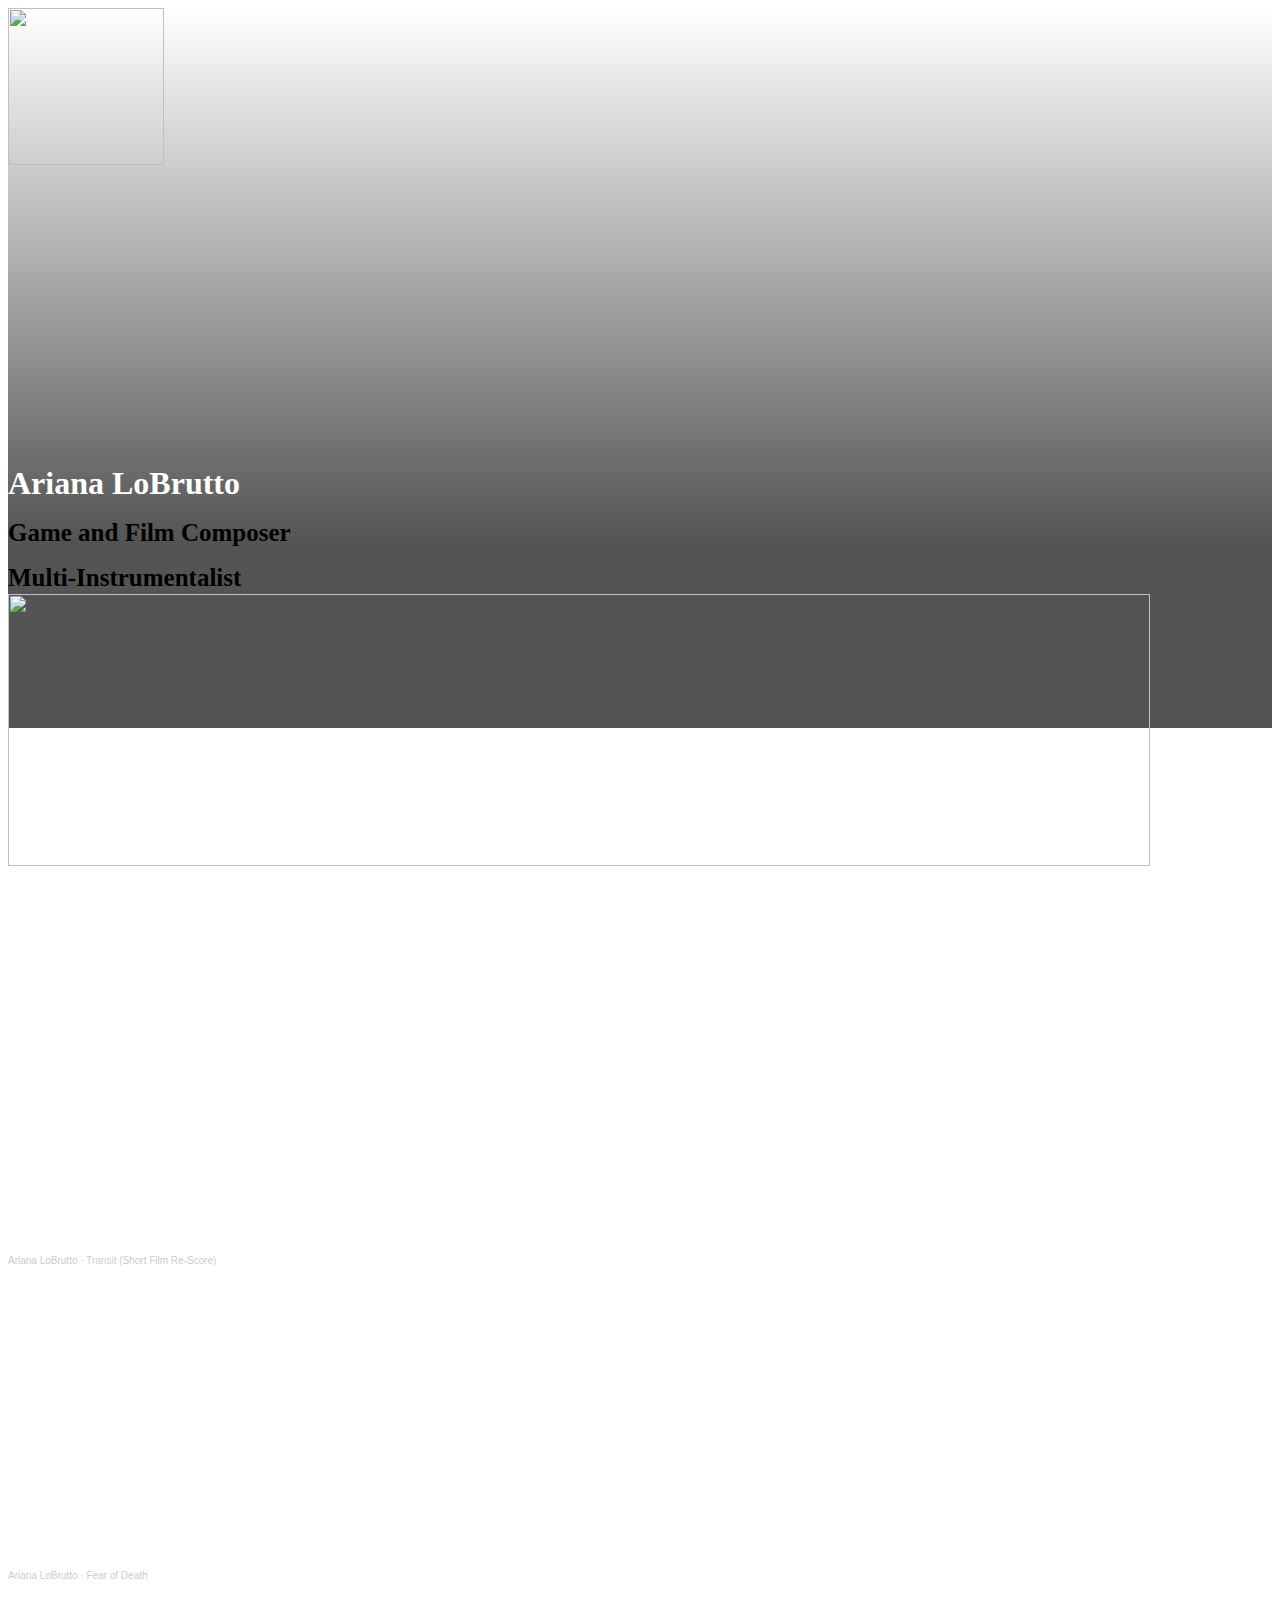
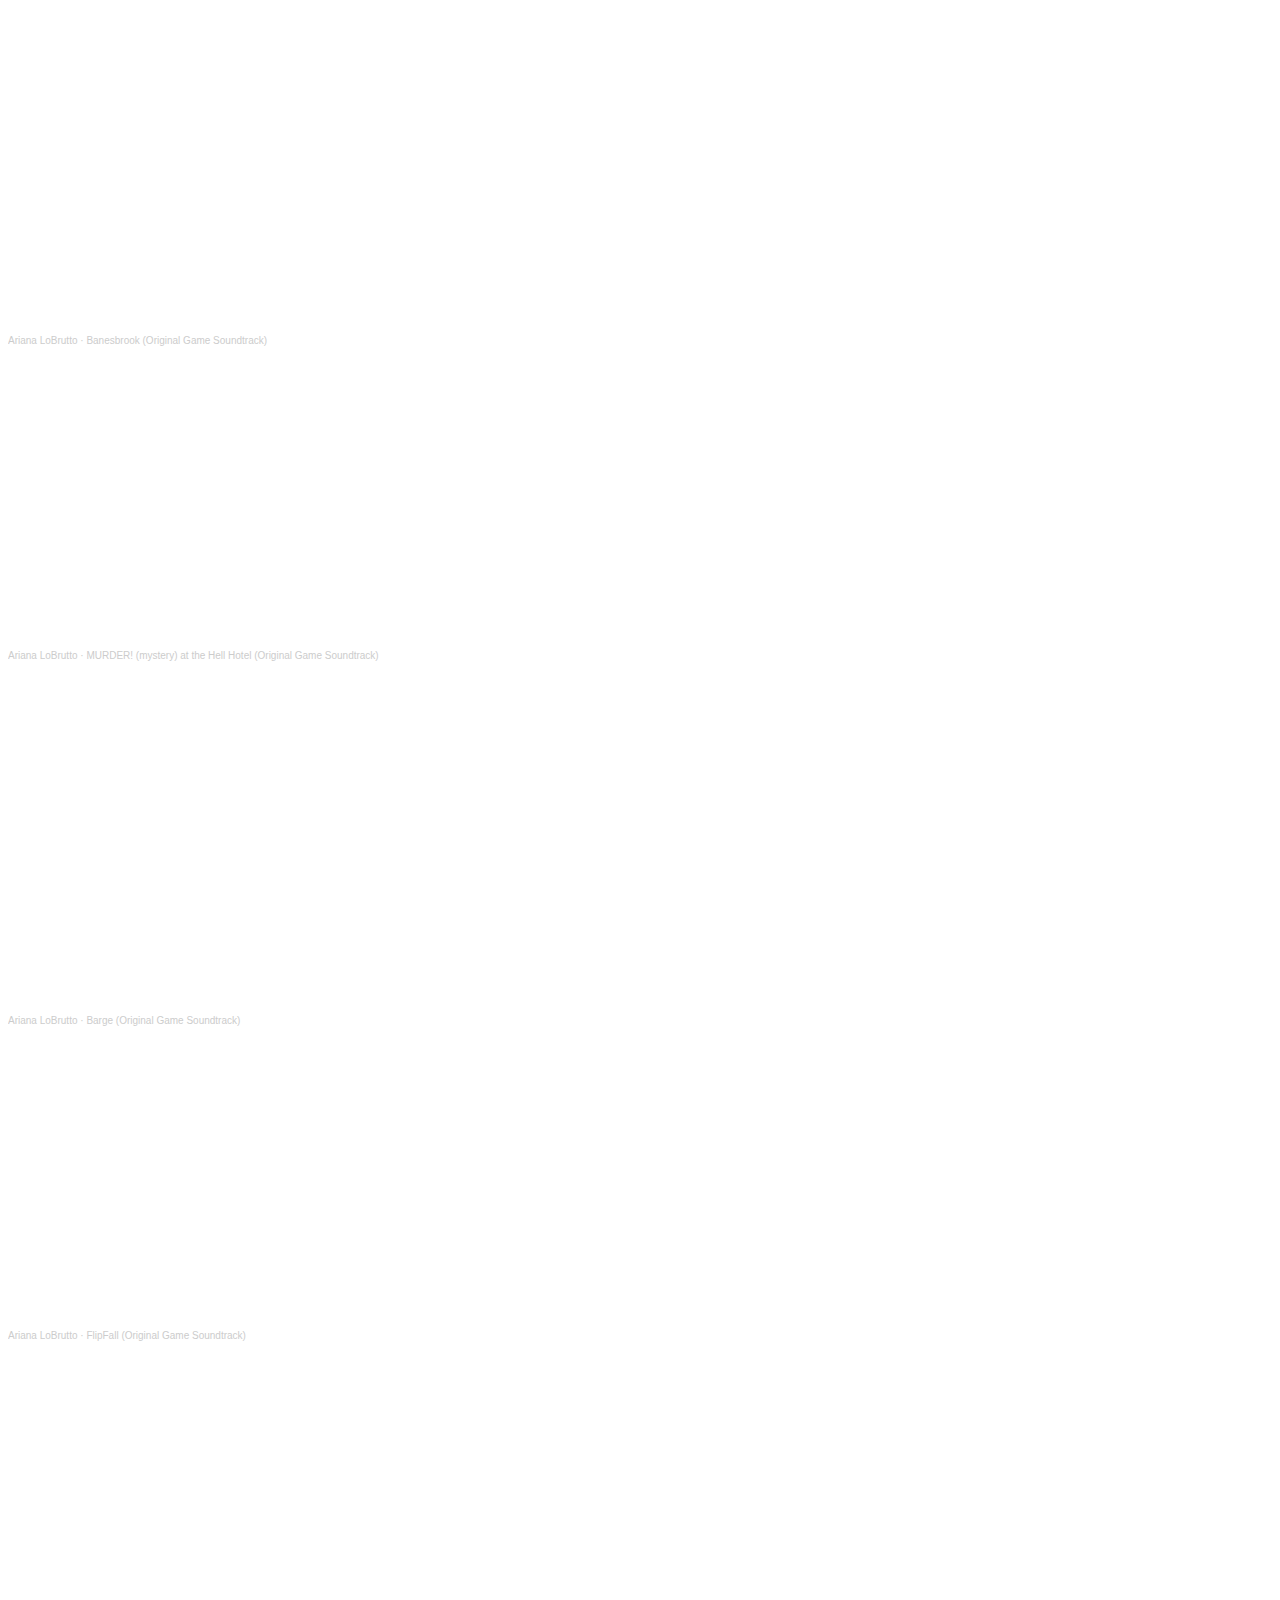
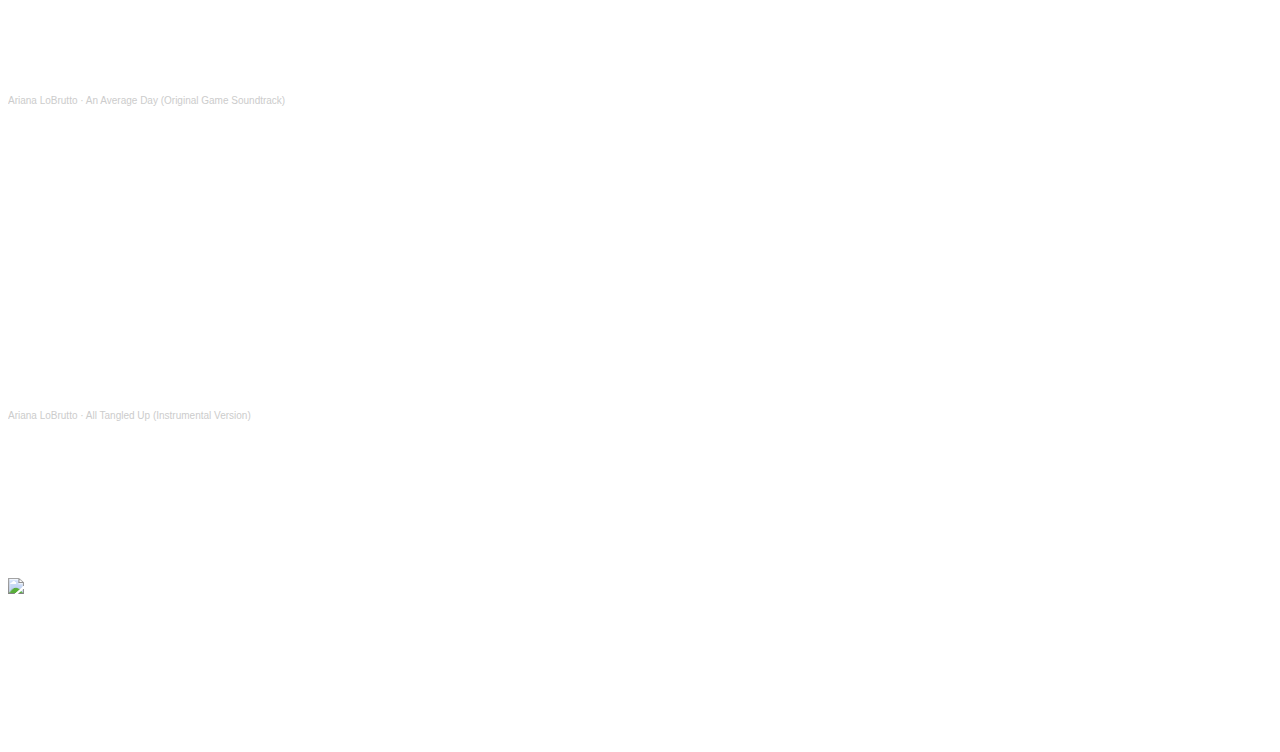
==== commit e533dbc5: "no message" ====
--- a/index.html
+++ b/index.html
@@ -1,15 +1,67 @@
-<!DOCTYPE html>  <html lang="en-US">  <head>  <meta charset="UTF-8">  <meta name="viewport" content="width=device-width, initial-scale=1">  <link rel="profile" href="https://gmpg.org/xfn/11">    <style id="jetpack-boost-critical-css">@media all{@charset "UTF-8";body,h1,h3,html,iframe,li,ul{border:0;font-size:100%;font-style:inherit;font-weight:inherit;margin:0;outline:0;padding:0;vertical-align:baseline}html{-webkit-text-size-adjust:100%;-ms-text-size-adjust:100%}body{margin:0}main,nav{display:block}a{background-color:transparent}a{text-decoration:none}img{border:0}svg:not(:root){overflow:hidden}button{color:inherit;font:inherit;margin:0}button{overflow:visible}button{text-transform:none}button{-webkit-appearance:button}.ast-container{max-width:100%}.ast-container{margin-left:auto;margin-right:auto;padding-left:20px;padding-right:20px}h1,h3{clear:both}.entry-content h1,h1{color:#808285;font-size:2em;line-height:1.2}.entry-content h3,h3{color:#808285;font-size:1.5em;line-height:1.4}html{box-sizing:border-box}*{box-sizing:inherit}body{color:#808285;background:#fff;font-style:normal}ul{margin:0 0 1.5em 3em}ul{list-style:disc}img{height:auto;max-width:100%}button{color:#808285;font-weight:400;font-size:100%;margin:0;vertical-align:baseline}button{line-height:normal}button{border:1px solid;border-color:var(--ast-border-color);border-radius:2px;background:#e6e6e6;padding:.6em 1em .4em;color:#fff}a{color:#4169e1}.screen-reader-text{border:0;clip:rect(1px,1px,1px,1px);height:1px;margin:-1px;overflow:hidden;padding:0;position:absolute;width:1px;word-wrap:normal!important}iframe{max-width:100%}body{-webkit-font-smoothing:antialiased;-moz-osx-font-smoothing:grayscale}body:not(.logged-in){position:relative}#page{position:relative}a{text-decoration:none}img{vertical-align:middle}.entry-content h1,.entry-content h3{margin-bottom:20px}body,button{line-height:1.85714285714286}body{background-color:#fff}#page{display:block}#primary{width:100%}#primary{margin:4em 0}.main-navigation{height:100%;-js-display:inline-flex;display:inline-flex}.main-navigation ul{list-style:none;margin:0;padding-left:0;position:relative}.main-header-menu .menu-link{text-decoration:none;padding:0 1em;display:inline-block}.main-header-menu .menu-item{position:relative}.ast-button-wrap{display:inline-block}.ast-button-wrap button{box-shadow:none;border:none}.ast-button-wrap .menu-toggle{padding:0;width:2.2em;height:2.1em;font-size:1.5em;font-weight:400;border-radius:2px;-webkit-font-smoothing:antialiased;-moz-osx-font-smoothing:grayscale;border-radius:2px;vertical-align:middle;line-height:1.85714285714286}.ast-button-wrap .menu-toggle.main-header-menu-toggle{padding:0 .5em;width:auto;text-align:center}.header-main-layout-1 .ast-main-header-bar-alignment{margin-left:auto}.site-navigation{height:100%}.ast-icon.icon-arrow svg{height:.6em;width:.6em;position:relative;margin-left:10px}.ast-icon svg{fill:currentColor}body{overflow-x:hidden}.ast-builder-grid-row{display:grid;grid-template-columns:auto auto;align-items:center;grid-column-gap:20px;overflow-wrap:anywhere}.ast-builder-grid-row>.site-header-section{flex-wrap:nowrap}.ast-builder-layout-element{align-items:center}.site-header-section{height:100%;min-height:0;align-items:center}.site-header-section .ast-main-header-bar-alignment{height:100%}.site-header-section>*{padding:0 10px}.site-header-section>div:first-child{padding-left:0}.site-header-section>div:last-child{padding-right:0}.site-header-section .ast-builder-menu{align-items:center}.ast-grid-right-section{justify-content:flex-end}.ast-logo-title-inline .ast-site-identity{padding:1em 0;-js-display:inline-flex;display:inline-flex;vertical-align:middle;align-items:center}.ast-builder-social-element{line-height:1;color:#3a3a3a;background:0 0;vertical-align:middle;margin-left:6px;margin-right:6px;justify-content:center;align-items:center}.ahfb-svg-iconset{-js-display:inline-flex;display:inline-flex;align-self:center}.ahfb-svg-iconset svg{width:17px;height:17px}.ast-builder-grid-row-container{display:grid;align-content:center}.main-header-bar .main-header-bar-navigation{height:100%}.ast-builder-menu .main-navigation{padding:0}.ast-builder-menu .main-navigation>ul{align-self:center}.menu-toggle .ast-close-svg{display:none}.ast-mobile-header-wrap .menu-toggle .mobile-menu-toggle-icon{-js-display:inline-flex;display:inline-flex;align-self:center}.ast-mobile-header-wrap .ast-button-wrap .menu-toggle.main-header-menu-toggle{-js-display:flex;display:flex;align-items:center;width:auto;height:auto}.menu-toggle .mobile-menu-toggle-icon{-js-display:inline-flex;display:inline-flex;align-self:center}.ast-button-wrap .menu-toggle.main-header-menu-toggle{padding:.5em;align-items:center;-js-display:flex;display:flex}.site-header{z-index:99;position:relative}.main-header-bar-wrap{position:relative}.main-header-bar{background-color:#fff;border-bottom-color:var(--ast-border-color);border-bottom-style:solid}.main-header-bar{margin-left:auto;margin-right:auto}.site-branding{line-height:1;align-self:center}.main-header-bar{z-index:4;position:relative}.ast-site-identity{padding:1em 0}.page .entry-header{margin-bottom:1.5em}.ast-single-post .entry-header.ast-header-without-markup,.ast-single-post .entry-header.ast-no-title.ast-no-thumbnail{margin-bottom:0}.entry-header{margin-bottom:1em;word-wrap:break-word}.entry-content{word-wrap:break-word}.ast-flex{-js-display:flex;display:flex;flex-wrap:wrap}.ast-inline-flex{-js-display:inline-flex;display:inline-flex;align-items:center;flex-wrap:wrap;align-content:center}.ast-flex-grow-1{flex-grow:1}}@media all{@charset "UTF-8";ul{box-sizing:border-box}.screen-reader-text{border:0;clip:rect(1px,1px,1px,1px);clip-path:inset(50%);height:1px;margin:-1px;overflow:hidden;padding:0;position:absolute;width:1px;word-wrap:normal!important}}@media all{.wp-block-uagb-container{display:flex;position:relative;box-sizing:border-box;z-index:2}.wp-block-uagb-container.uagb-is-root-container{margin-left:auto;margin-right:auto}.wp-block-uagb-container.alignfull.uagb-is-root-container .uagb-container-inner-blocks-wrap{display:flex;position:relative;box-sizing:border-box;margin-left:auto!important;margin-right:auto!important;z-index:2}.wp-block-uagb-container>:not(.uagb-container__shape){z-index:2}body .wp-block-uagb-container>.uagb-container-inner-blocks-wrap,body .wp-block-uagb-container>.uagb-container-inner-blocks-wrap>:not(.wp-block-uagb-container):not(.wp-block-uagb-column):not(.wp-block-uagb-container):not(.wp-block-uagb-section):not(.uagb-container__shape):not(.uagb-container__video-wrap):not(.wp-block-spectra-pro-register):not(.uagb-slider-container),body .wp-block-uagb-container>:not(.wp-block-uagb-container):not(.wp-block-uagb-column):not(.wp-block-uagb-container):not(.wp-block-uagb-section):not(.uagb-container__shape):not(.uagb-container__video-wrap):not(.wp-block-uagb-image):not(.wp-block-spectra-pro-register):not(.uagb-slider-container){min-width:unset!important;width:100%}.wp-block-uagb-advanced-heading .uagb-heading-text{margin:0}.wp-block-uagb-advanced-heading .uagb-separator{font-size:0;border-top-style:solid;display:inline-block;margin:0 0 10px 0}.wp-block-uagb-container.uagb-block-cd2c7e23.wp-block-uagb-container{color:inherit;border-color:#4b4f58}.wp-block-uagb-container.uagb-is-root-container.alignfull.uagb-block-cd2c7e23>.uagb-container-inner-blocks-wrap{--inner-content-custom-width:min(100%,1140px);max-width:var(--inner-content-custom-width);width:100%;flex-direction:column;align-items:center;justify-content:center;flex-wrap:nowrap;row-gap:0;column-gap:20px}.wp-block-uagb-container.uagb-block-cd2c7e23{min-height:95vh;box-shadow:0 0 #00000070;padding-top:100px;padding-bottom:0;padding-left:0;padding-right:0;row-gap:0;column-gap:20px;overflow:visible;background-image:url(./images/banner-scaled.jpg);background-repeat:no-repeat;background-position:52% 0;background-size:cover;background-attachment:fixed}.uagb-block-6c214762.wp-block-uagb-advanced-heading .uagb-heading-text{margin-bottom:0}.uagb-block-6c214762 .uagb-heading-text{font-family:Merriweather;font-weight:700}.uagb-block-efe98ca1.wp-block-uagb-advanced-heading .uagb-heading-text{margin-bottom:0}.uagb-block-efe98ca1.wp-block-uagb-advanced-heading .uagb-separator{border-top-style:solid;border-top-width:0;width:70%;border-color:rgba(255,255,255,.65);margin-bottom:0}.wp-block-uagb-container.uagb-block-ec4afcfa.wp-block-uagb-container{border-color:#4b4f58}.wp-block-uagb-container.uagb-is-root-container.alignfull.uagb-block-ec4afcfa>.uagb-container-inner-blocks-wrap{--inner-content-custom-width:min(100%,1140px);max-width:var(--inner-content-custom-width);width:100%;flex-direction:column;align-items:center;justify-content:flex-start;flex-wrap:nowrap;row-gap:0;column-gap:20px}.wp-block-uagb-container.uagb-block-ec4afcfa{min-height:90vh;box-shadow:0 0 #00000070;padding-top:80px;padding-bottom:50px;padding-left:30px;padding-right:30px;row-gap:0;column-gap:20px;overflow:visible;background-image:linear-gradient(326deg,rgba(0,0,0,.11) 0,#000 100%)}@media only screen and (max-width:976px){.wp-block-uagb-container.uagb-is-root-container.alignfull.uagb-block-cd2c7e23>.uagb-container-inner-blocks-wrap{--inner-content-custom-width:min(100%,1024px);max-width:var(--inner-content-custom-width);width:100%}.wp-block-uagb-container.uagb-block-cd2c7e23{min-height:10px;padding-top:150px;padding-bottom:80px;padding-left:50px;padding-right:50px}.wp-block-uagb-container.uagb-is-root-container.alignfull.uagb-block-ec4afcfa>.uagb-container-inner-blocks-wrap{--inner-content-custom-width:min(100%,1024px);max-width:var(--inner-content-custom-width);width:100%}.wp-block-uagb-container.uagb-block-ec4afcfa{padding-top:40px;padding-bottom:40px;padding-left:40px;padding-right:40px;background-image:linear-gradient(326deg,rgba(0,0,0,.11) 0,#000 100%)}}@media only screen and (max-width:767px){.wp-block-uagb-container.uagb-is-root-container.alignfull.uagb-block-cd2c7e23>.uagb-container-inner-blocks-wrap{--inner-content-custom-width:min(100%,767px);max-width:var(--inner-content-custom-width);width:100%;flex-wrap:wrap}.wp-block-uagb-container.uagb-block-cd2c7e23{min-height:50vh;padding-top:150px;padding-bottom:60px;padding-left:40px;padding-right:40px}.wp-block-uagb-container.uagb-is-root-container.alignfull.uagb-block-ec4afcfa>.uagb-container-inner-blocks-wrap{--inner-content-custom-width:min(100%,767px);max-width:var(--inner-content-custom-width);width:100%;flex-wrap:wrap;row-gap:10px}.wp-block-uagb-container.uagb-block-ec4afcfa{min-height:10px;padding-top:60px;padding-bottom:0;padding-left:40px;padding-right:40px;row-gap:10px;background-image:linear-gradient(326deg,rgba(0,0,0,.11) 0,#000 100%)}}}</style><title>Ariana LoBrutto</title> <meta name='robots' content='max-image-preview:large' /> <link rel='dns-prefetch' href='//fonts.googleapis.com' /> <link rel="alternate" type="application/rss+xml" title="Ariana LoBrutto &raquo; Feed" href="https://www.arianalobrutto.com/feed/" /> <link rel="alternate" type="application/rss+xml" title="Ariana LoBrutto &raquo; Comments Feed" href="https://www.arianalobrutto.com/comments/feed/" />  <style> img.wp-smiley, img.emoji { 	display: inline !important; 	border: none !important; 	box-shadow: none !important; 	height: 1em !important; 	width: 1em !important; 	margin: 0 0.07em !important; 	vertical-align: -0.1em !important; 	background: none !important; 	padding: 0 !important; } </style> 	<noscript><link rel='stylesheet' id='astra-theme-css-css' href='./css/astra-assets-css-minified-main.min.css' media='all' /> </noscript><link rel='stylesheet' id='astra-theme-css-css' href='./css/astra-assets-css-minified-main.min.css' media="not all" data-media="all" onload="this.media=this.dataset.media; delete this.dataset.media; this.removeAttribute( 'onload' );" /> <style id='astra-theme-css-inline-css'> :root{--ast-container-default-xlg-padding:6.67em;--ast-container-default-lg-padding:5.67em;--ast-container-default-slg-padding:4.34em;--ast-container-default-md-padding:3.34em;--ast-container-default-sm-padding:6.67em;--ast-container-default-xs-padding:2.4em;--ast-container-default-xxs-padding:1.4em;--ast-code-block-background:#EEEEEE;--ast-comment-inputs-background:#FAFAFA;}html{font-size:112.5%;}a,.page-title{color:var(--ast-global-color-3);}a:hover,a:focus{color:var(--ast-global-color-1);}body,button,input,select,textarea,.ast-button,.ast-custom-button{font-family:'Josefin Sans',sans-serif;font-weight:300;font-size:18px;font-size:1rem;}blockquote{color:var(--ast-global-color-3);}p,.entry-content p{margin-bottom:0.1em;}h1,.entry-content h1,h2,.entry-content h2,h3,.entry-content h3,h4,.entry-content h4,h5,.entry-content h5,h6,.entry-content h6,.site-title,.site-title a{font-family:'Josefin Sans',sans-serif;font-weight:600;}.site-title{font-size:35px;font-size:1.9444444444444rem;display:none;}header .custom-logo-link img{max-width:120px;}.astra-logo-svg{width:120px;}.site-header .site-description{font-size:15px;font-size:0.83333333333333rem;display:none;}.entry-title{font-size:40px;font-size:2.2222222222222rem;}h1,.entry-content h1{font-size:150px;font-size:8.3333333333333rem;font-weight:600;font-family:'Josefin Sans',sans-serif;line-height:1em;}h2,.entry-content h2{font-size:70px;font-size:3.8888888888889rem;font-family:'Josefin Sans',sans-serif;}h3,.entry-content h3{font-size:35px;font-size:1.9444444444444rem;font-family:'Josefin Sans',sans-serif;}h4,.entry-content h4{font-size:29px;font-size:1.6111111111111rem;font-family:'Josefin Sans',sans-serif;}h5,.entry-content h5{font-size:18px;font-size:1rem;font-family:'Josefin Sans',sans-serif;}h6,.entry-content h6{font-size:15px;font-size:0.83333333333333rem;font-family:'Josefin Sans',sans-serif;}::selection{background-color:var(--ast-global-color-0);color:#ffffff;}body,h1,.entry-title a,.entry-content h1,h2,.entry-content h2,h3,.entry-content h3,h4,.entry-content h4,h5,.entry-content h5,h6,.entry-content h6{color:var(--ast-global-color-3);}.tagcloud a:hover,.tagcloud a:focus,.tagcloud a.current-item{color:#ffffff;border-color:var(--ast-global-color-3);background-color:var(--ast-global-color-3);}input:focus,input[type="text"]:focus,input[type="email"]:focus,input[type="url"]:focus,input[type="password"]:focus,input[type="reset"]:focus,input[type="search"]:focus,textarea:focus{border-color:var(--ast-global-color-3);}input[type="radio"]:checked,input[type=reset],input[type="checkbox"]:checked,input[type="checkbox"]:hover:checked,input[type="checkbox"]:focus:checked,input[type=range]::-webkit-slider-thumb{border-color:var(--ast-global-color-3);background-color:var(--ast-global-color-3);box-shadow:none;}.site-footer a:hover + .post-count,.site-footer a:focus + .post-count{background:var(--ast-global-color-3);border-color:var(--ast-global-color-3);}.single .nav-links .nav-previous,.single .nav-links .nav-next{color:var(--ast-global-color-3);}.entry-meta,.entry-meta *{line-height:1.45;color:var(--ast-global-color-3);}.entry-meta a:hover,.entry-meta a:hover *,.entry-meta a:focus,.entry-meta a:focus *,.page-links > .page-link,.page-links .page-link:hover,.post-navigation a:hover{color:var(--ast-global-color-1);}#cat option,.secondary .calendar_wrap thead a,.secondary .calendar_wrap thead a:visited{color:var(--ast-global-color-3);}.secondary .calendar_wrap #today,.ast-progress-val span{background:var(--ast-global-color-3);}.secondary a:hover + .post-count,.secondary a:focus + .post-count{background:var(--ast-global-color-3);border-color:var(--ast-global-color-3);}.calendar_wrap #today > a{color:#ffffff;}.page-links .page-link,.single .post-navigation a{color:var(--ast-global-color-3);}.ast-header-break-point .main-header-bar .ast-button-wrap .menu-toggle{border-radius:100px;}.wp-block-latest-posts > li > a{color:var(--ast-global-color-2);}.widget-title{font-size:25px;font-size:1.3888888888889rem;color:var(--ast-global-color-3);}.ast-logo-title-inline .site-logo-img{padding-right:1em;}.site-logo-img img{ transition:all 0.2s linear;}@media (max-width:921px){#ast-desktop-header{display:none;}}@media (min-width:921px){#ast-mobile-header{display:none;}}.wp-block-buttons.aligncenter{justify-content:center;}@media (max-width:921px){.ast-theme-transparent-header #primary,.ast-theme-transparent-header #secondary{padding:0;}}@media (max-width:921px){.ast-plain-container.ast-no-sidebar #primary{padding:0;}}.ast-plain-container.ast-no-sidebar #primary{margin-top:0;margin-bottom:0;}@media (max-width:921px){.ast-separate-container #primary,.ast-separate-container #secondary{padding:1.5em 0;}#primary,#secondary{padding:1.5em 0;margin:0;}.ast-left-sidebar #content > .ast-container{display:flex;flex-direction:column-reverse;width:100%;}.ast-separate-container .ast-article-post,.ast-separate-container .ast-article-single{padding:1.5em 2.14em;}.ast-author-box img.avatar{margin:20px 0 0 0;}}@media (min-width:922px){.ast-separate-container.ast-right-sidebar #primary,.ast-separate-container.ast-left-sidebar #primary{border:0;}.search-no-results.ast-separate-container #primary{margin-bottom:4em;}}.wp-block-button .wp-block-button__link{color:var(--ast-global-color-2);}.wp-block-button .wp-block-button__link:hover,.wp-block-button .wp-block-button__link:focus{color:var(--ast-global-color-4);background-color:var(--ast-global-color-2);border-color:var(--ast-global-color-2);}.elementor-widget-heading h1.elementor-heading-title{line-height:1em;}.wp-block-button .wp-block-button__link,.wp-block-search .wp-block-search__button,body .wp-block-file .wp-block-file__button{border-style:solid;border-top-width:0px;border-right-width:0px;border-left-width:0px;border-bottom-width:0px;border-color:var(--ast-global-color-0);background-color:var(--ast-global-color-0);color:var(--ast-global-color-2);font-family:'Poppins',sans-serif;font-weight:300;line-height:1em;text-transform:uppercase;letter-spacing:1px;font-size:16px;font-size:0.88888888888889rem;border-radius:0px;padding-top:17px;padding-right:35px;padding-bottom:17px;padding-left:35px;}.menu-toggle,button,.ast-button,.ast-custom-button,.button,input#submit,input[type="button"],input[type="submit"],input[type="reset"],form[CLASS*="wp-block-search__"].wp-block-search .wp-block-search__inside-wrapper .wp-block-search__button,body .wp-block-file .wp-block-file__button{border-style:solid;border-top-width:0px;border-right-width:0px;border-left-width:0px;border-bottom-width:0px;color:var(--ast-global-color-2);border-color:var(--ast-global-color-0);background-color:var(--ast-global-color-0);border-radius:0px;padding-top:17px;padding-right:35px;padding-bottom:17px;padding-left:35px;font-family:'Poppins',sans-serif;font-weight:300;font-size:16px;font-size:0.88888888888889rem;line-height:1em;text-transform:uppercase;letter-spacing:1px;}button:focus,.menu-toggle:hover,button:hover,.ast-button:hover,.ast-custom-button:hover .button:hover,.ast-custom-button:hover ,input[type=reset]:hover,input[type=reset]:focus,input#submit:hover,input#submit:focus,input[type="button"]:hover,input[type="button"]:focus,input[type="submit"]:hover,input[type="submit"]:focus,form[CLASS*="wp-block-search__"].wp-block-search .wp-block-search__inside-wrapper .wp-block-search__button:hover,form[CLASS*="wp-block-search__"].wp-block-search .wp-block-search__inside-wrapper .wp-block-search__button:focus,body .wp-block-file .wp-block-file__button:hover,body .wp-block-file .wp-block-file__button:focus{color:var(--ast-global-color-4);background-color:var(--ast-global-color-2);border-color:var(--ast-global-color-2);}@media (min-width:544px){.ast-container{max-width:100%;}}@media (max-width:544px){.ast-separate-container .ast-article-post,.ast-separate-container .ast-article-single,.ast-separate-container .comments-title,.ast-separate-container .ast-archive-description{padding:1.5em 1em;}.ast-separate-container #content .ast-container{padding-left:0.54em;padding-right:0.54em;}.ast-separate-container .ast-comment-list li.depth-1{padding:1.5em 1em;margin-bottom:1.5em;}.ast-separate-container .ast-comment-list .bypostauthor{padding:.5em;}.ast-search-menu-icon.ast-dropdown-active .search-field{width:170px;}}@media (max-width:921px){.ast-mobile-header-stack .main-header-bar .ast-search-menu-icon{display:inline-block;}.ast-header-break-point.ast-header-custom-item-outside .ast-mobile-header-stack .main-header-bar .ast-search-icon{margin:0;}.ast-comment-avatar-wrap img{max-width:2.5em;}.ast-separate-container .ast-comment-list li.depth-1{padding:1.5em 2.14em;}.ast-separate-container .comment-respond{padding:2em 2.14em;}.ast-comment-meta{padding:0 1.8888em 1.3333em;}}body,.ast-separate-container{background-color:var(--ast-global-color-4);;background-image:none;;}@media (max-width:921px){.widget-title{font-size:25px;font-size:1.3888888888889rem;}body,button,input,select,textarea,.ast-button,.ast-custom-button{font-size:18px;font-size:1rem;}#secondary,#secondary button,#secondary input,#secondary select,#secondary textarea{font-size:18px;font-size:1rem;}.site-title{display:none;}.site-header .site-description{display:none;}.entry-title{font-size:30px;}h1,.entry-content h1{font-size:80px;}h2,.entry-content h2{font-size:60px;}h3,.entry-content h3{font-size:30px;}h4,.entry-content h4{font-size:25px;font-size:1.3888888888889rem;}}@media (max-width:544px){.widget-title{font-size:25px;font-size:1.3888888888889rem;}body,button,input,select,textarea,.ast-button,.ast-custom-button{font-size:18px;font-size:1rem;}#secondary,#secondary button,#secondary input,#secondary select,#secondary textarea{font-size:18px;font-size:1rem;}.site-title{display:none;}.site-header .site-description{display:none;}.entry-title{font-size:30px;}h1,.entry-content h1{font-size:45px;}h2,.entry-content h2{font-size:35px;}h3,.entry-content h3{font-size:26px;}h4,.entry-content h4{font-size:23px;font-size:1.2777777777778rem;}}@media (max-width:544px){html{font-size:112.5%;}}@media (min-width:922px){.ast-container{max-width:1240px;}}@media (min-width:922px){.site-content .ast-container{display:flex;}}@media (max-width:921px){.site-content .ast-container{flex-direction:column;}}@media (min-width:922px){.main-header-menu .sub-menu .menu-item.ast-left-align-sub-menu:hover > .sub-menu,.main-header-menu .sub-menu .menu-item.ast-left-align-sub-menu.focus > .sub-menu{margin-left:-0px;}}.ast-theme-transparent-header [data-section="section-header-mobile-trigger"] .ast-button-wrap .ast-mobile-menu-trigger-outline{background:transparent;}blockquote,cite {font-style: initial;}.wp-block-file {display: flex;align-items: center;flex-wrap: wrap;justify-content: space-between;}.wp-block-pullquote {border: none;}.wp-block-pullquote blockquote::before {content: "\201D";font-family: "Helvetica",sans-serif;display: flex;transform: rotate( 180deg );font-size: 6rem;font-style: normal;line-height: 1;font-weight: bold;align-items: center;justify-content: center;}.has-text-align-right > blockquote::before {justify-content: flex-start;}.has-text-align-left > blockquote::before {justify-content: flex-end;}figure.wp-block-pullquote.is-style-solid-color blockquote {max-width: 100%;text-align: inherit;}html body {--wp--custom--ast-default-block-top-padding: 3em;--wp--custom--ast-default-block-right-padding: 3em;--wp--custom--ast-default-block-bottom-padding: 3em;--wp--custom--ast-default-block-left-padding: 3em;--wp--custom--ast-container-width: 1200px;--wp--custom--ast-content-width-size: 1200px;--wp--custom--ast-wide-width-size: calc(1200px + var(--wp--custom--ast-default-block-left-padding) + var(--wp--custom--ast-default-block-right-padding));}.ast-narrow-container {--wp--custom--ast-content-width-size: 750px;--wp--custom--ast-wide-width-size: 750px;}@media(max-width: 921px) {html body {--wp--custom--ast-default-block-top-padding: 3em;--wp--custom--ast-default-block-right-padding: 2em;--wp--custom--ast-default-block-bottom-padding: 3em;--wp--custom--ast-default-block-left-padding: 2em;}}@media(max-width: 544px) {html body {--wp--custom--ast-default-block-top-padding: 3em;--wp--custom--ast-default-block-right-padding: 1.5em;--wp--custom--ast-default-block-bottom-padding: 3em;--wp--custom--ast-default-block-left-padding: 1.5em;}}.entry-content > .wp-block-group,.entry-content > .wp-block-cover,.entry-content > .wp-block-columns {padding-top: var(--wp--custom--ast-default-block-top-padding);padding-right: var(--wp--custom--ast-default-block-right-padding);padding-bottom: var(--wp--custom--ast-default-block-bottom-padding);padding-left: var(--wp--custom--ast-default-block-left-padding);}.ast-plain-container.ast-no-sidebar .entry-content > .alignfull,.ast-page-builder-template .ast-no-sidebar .entry-content > .alignfull {margin-left: calc( -50vw + 50%);margin-right: calc( -50vw + 50%);max-width: 100vw;width: 100vw;}.ast-plain-container.ast-no-sidebar .entry-content .alignfull .alignfull,.ast-page-builder-template.ast-no-sidebar .entry-content .alignfull .alignfull,.ast-plain-container.ast-no-sidebar .entry-content .alignfull .alignwide,.ast-page-builder-template.ast-no-sidebar .entry-content .alignfull .alignwide,.ast-plain-container.ast-no-sidebar .entry-content .alignwide .alignfull,.ast-page-builder-template.ast-no-sidebar .entry-content .alignwide .alignfull,.ast-plain-container.ast-no-sidebar .entry-content .alignwide .alignwide,.ast-page-builder-template.ast-no-sidebar .entry-content .alignwide .alignwide,.ast-plain-container.ast-no-sidebar .entry-content .wp-block-column .alignfull,.ast-page-builder-template.ast-no-sidebar .entry-content .wp-block-column .alignfull,.ast-plain-container.ast-no-sidebar .entry-content .wp-block-column .alignwide,.ast-page-builder-template.ast-no-sidebar .entry-content .wp-block-column .alignwide {margin-left: auto;margin-right: auto;width: 100%;}[ast-blocks-layout] .wp-block-separator:not(.is-style-dots) {height: 0;}[ast-blocks-layout] .wp-block-separator {margin: 20px auto;}[ast-blocks-layout] .wp-block-separator:not(.is-style-wide):not(.is-style-dots) {max-width: 100px;}[ast-blocks-layout] .wp-block-separator.has-background {padding: 0;}.entry-content[ast-blocks-layout] > * {max-width: var(--wp--custom--ast-content-width-size);margin-left: auto;margin-right: auto;}.entry-content[ast-blocks-layout] > .alignwide {max-width: var(--wp--custom--ast-wide-width-size);}.entry-content[ast-blocks-layout] .alignfull {max-width: none;}.entry-content .wp-block-columns {margin-bottom: 0;}blockquote {margin: 1.5em;border: none;}.wp-block-quote:not(.has-text-align-right):not(.has-text-align-center) {border-left: 5px solid rgba(0,0,0,0.05);}.has-text-align-right > blockquote,blockquote.has-text-align-right {border-right: 5px solid rgba(0,0,0,0.05);}.has-text-align-left > blockquote,blockquote.has-text-align-left {border-left: 5px solid rgba(0,0,0,0.05);}.wp-block-site-tagline,.wp-block-latest-posts .read-more {margin-top: 15px;}.wp-block-loginout p label {display: block;}.wp-block-loginout p:not(.login-remember):not(.login-submit) input {width: 100%;}.wp-block-loginout input:focus {border-color: transparent;}.wp-block-loginout input:focus {outline: thin dotted;}.entry-content .wp-block-media-text .wp-block-media-text__content {padding: 0 0 0 8%;}.entry-content .wp-block-media-text.has-media-on-the-right .wp-block-media-text__content {padding: 0 8% 0 0;}.entry-content .wp-block-media-text.has-background .wp-block-media-text__content {padding: 8%;}.entry-content .wp-block-cover:not([class*="background-color"]) .wp-block-cover__inner-container,.entry-content .wp-block-cover:not([class*="background-color"]) .wp-block-cover-image-text,.entry-content .wp-block-cover:not([class*="background-color"]) .wp-block-cover-text,.entry-content .wp-block-cover-image:not([class*="background-color"]) .wp-block-cover__inner-container,.entry-content .wp-block-cover-image:not([class*="background-color"]) .wp-block-cover-image-text,.entry-content .wp-block-cover-image:not([class*="background-color"]) .wp-block-cover-text {color: var(--ast-global-color-5);}.wp-block-loginout .login-remember input {width: 1.1rem;height: 1.1rem;margin: 0 5px 4px 0;vertical-align: middle;}.wp-block-latest-posts > li > *:first-child,.wp-block-latest-posts:not(.is-grid) > li:first-child {margin-top: 0;}.wp-block-search__inside-wrapper .wp-block-search__input {padding: 0 10px;color: var(--ast-global-color-3);background: var(--ast-global-color-5);border-color: var(--ast-border-color);}.wp-block-latest-posts .read-more {margin-bottom: 1.5em;}.wp-block-search__no-button .wp-block-search__inside-wrapper .wp-block-search__input {padding-top: 5px;padding-bottom: 5px;}.wp-block-latest-posts .wp-block-latest-posts__post-date,.wp-block-latest-posts .wp-block-latest-posts__post-author {font-size: 1rem;}.wp-block-latest-posts > li > *,.wp-block-latest-posts:not(.is-grid) > li {margin-top: 12px;margin-bottom: 12px;}.ast-page-builder-template .entry-content[ast-blocks-layout] > *,.ast-page-builder-template .entry-content[ast-blocks-layout] > .alignfull > * {max-width: none;}.ast-page-builder-template .entry-content[ast-blocks-layout] > .alignwide > * {max-width: var(--wp--custom--ast-wide-width-size);}.ast-page-builder-template .entry-content[ast-blocks-layout] > .inherit-container-width > *,.ast-page-builder-template .entry-content[ast-blocks-layout] > * > *,.entry-content[ast-blocks-layout] > .wp-block-cover .wp-block-cover__inner-container {max-width: var(--wp--custom--ast-content-width-size);margin-left: auto;margin-right: auto;}.entry-content[ast-blocks-layout] .wp-block-cover:not(.alignleft):not(.alignright) {width: auto;}@media(max-width: 1200px) {.ast-separate-container .entry-content > .alignfull,.ast-separate-container .entry-content[ast-blocks-layout] > .alignwide,.ast-plain-container .entry-content[ast-blocks-layout] > .alignwide,.ast-plain-container .entry-content .alignfull {margin-left: calc(-1 * min(var(--ast-container-default-xlg-padding),20px)) ;margin-right: calc(-1 * min(var(--ast-container-default-xlg-padding),20px));}}@media(min-width: 1201px) {.ast-separate-container .entry-content > .alignfull {margin-left: calc(-1 * var(--ast-container-default-xlg-padding) );margin-right: calc(-1 * var(--ast-container-default-xlg-padding) );}.ast-separate-container .entry-content[ast-blocks-layout] > .alignwide,.ast-plain-container .entry-content[ast-blocks-layout] > .alignwide {margin-left: calc(-1 * var(--wp--custom--ast-default-block-left-padding) );margin-right: calc(-1 * var(--wp--custom--ast-default-block-right-padding) );}}@media(min-width: 921px) {.ast-separate-container .entry-content .wp-block-group.alignwide:not(.inherit-container-width) > :where(:not(.alignleft):not(.alignright)),.ast-plain-container .entry-content .wp-block-group.alignwide:not(.inherit-container-width) > :where(:not(.alignleft):not(.alignright)) {max-width: calc( var(--wp--custom--ast-content-width-size) + 80px );}.ast-plain-container.ast-right-sidebar .entry-content[ast-blocks-layout] .alignfull,.ast-plain-container.ast-left-sidebar .entry-content[ast-blocks-layout] .alignfull {margin-left: -60px;margin-right: -60px;}}@media(min-width: 544px) {.entry-content > .alignleft {margin-right: 20px;}.entry-content > .alignright {margin-left: 20px;}}@media (max-width:544px){.wp-block-columns .wp-block-column:not(:last-child){margin-bottom:20px;}.wp-block-latest-posts{margin:0;}}@media( max-width: 600px ) {.entry-content .wp-block-media-text .wp-block-media-text__content,.entry-content .wp-block-media-text.has-media-on-the-right .wp-block-media-text__content {padding: 8% 0 0;}.entry-content .wp-block-media-text.has-background .wp-block-media-text__content {padding: 8%;}}.ast-separate-container .entry-content .wp-block-uagb-container {padding-left: 0;}.ast-page-builder-template .entry-header {padding-left: 0;}@media(min-width: 1201px) {.ast-separate-container .entry-content > .uagb-is-root-container {margin-left: 0;margin-right: 0;}}.ast-narrow-container .site-content .wp-block-uagb-image--align-full .wp-block-uagb-image__figure {max-width: 100%;margin-left: auto;margin-right: auto;}:root .has-ast-global-color-0-color{color:var(--ast-global-color-0);}:root .has-ast-global-color-0-background-color{background-color:var(--ast-global-color-0);}:root .wp-block-button .has-ast-global-color-0-color{color:var(--ast-global-color-0);}:root .wp-block-button .has-ast-global-color-0-background-color{background-color:var(--ast-global-color-0);}:root .has-ast-global-color-1-color{color:var(--ast-global-color-1);}:root .has-ast-global-color-1-background-color{background-color:var(--ast-global-color-1);}:root .wp-block-button .has-ast-global-color-1-color{color:var(--ast-global-color-1);}:root .wp-block-button .has-ast-global-color-1-background-color{background-color:var(--ast-global-color-1);}:root .has-ast-global-color-2-color{color:var(--ast-global-color-2);}:root .has-ast-global-color-2-background-color{background-color:var(--ast-global-color-2);}:root .wp-block-button .has-ast-global-color-2-color{color:var(--ast-global-color-2);}:root .wp-block-button .has-ast-global-color-2-background-color{background-color:var(--ast-global-color-2);}:root .has-ast-global-color-3-color{color:var(--ast-global-color-3);}:root .has-ast-global-color-3-background-color{background-color:var(--ast-global-color-3);}:root .wp-block-button .has-ast-global-color-3-color{color:var(--ast-global-color-3);}:root .wp-block-button .has-ast-global-color-3-background-color{background-color:var(--ast-global-color-3);}:root .has-ast-global-color-4-color{color:var(--ast-global-color-4);}:root .has-ast-global-color-4-background-color{background-color:var(--ast-global-color-4);}:root .wp-block-button .has-ast-global-color-4-color{color:var(--ast-global-color-4);}:root .wp-block-button .has-ast-global-color-4-background-color{background-color:var(--ast-global-color-4);}:root .has-ast-global-color-5-color{color:var(--ast-global-color-5);}:root .has-ast-global-color-5-background-color{background-color:var(--ast-global-color-5);}:root .wp-block-button .has-ast-global-color-5-color{color:var(--ast-global-color-5);}:root .wp-block-button .has-ast-global-color-5-background-color{background-color:var(--ast-global-color-5);}:root .has-ast-global-color-6-color{color:var(--ast-global-color-6);}:root .has-ast-global-color-6-background-color{background-color:var(--ast-global-color-6);}:root .wp-block-button .has-ast-global-color-6-color{color:var(--ast-global-color-6);}:root .wp-block-button .has-ast-global-color-6-background-color{background-color:var(--ast-global-color-6);}:root .has-ast-global-color-7-color{color:var(--ast-global-color-7);}:root .has-ast-global-color-7-background-color{background-color:var(--ast-global-color-7);}:root .wp-block-button .has-ast-global-color-7-color{color:var(--ast-global-color-7);}:root .wp-block-button .has-ast-global-color-7-background-color{background-color:var(--ast-global-color-7);}:root .has-ast-global-color-8-color{color:var(--ast-global-color-8);}:root .has-ast-global-color-8-background-color{background-color:var(--ast-global-color-8);}:root .wp-block-button .has-ast-global-color-8-color{color:var(--ast-global-color-8);}:root .wp-block-button .has-ast-global-color-8-background-color{background-color:var(--ast-global-color-8);}:root{--ast-global-color-0:#d70e1d;--ast-global-color-1:#d70e1d;--ast-global-color-2:#ffffff;--ast-global-color-3:rgba(255,255,255,0.85);--ast-global-color-4:#333132;--ast-global-color-5:#222222;--ast-global-color-6:#243673;--ast-global-color-7:#FBFCFF;--ast-global-color-8:#BFD1FF;}:root {--ast-border-color : #dddddd;}.ast-single-entry-banner {-js-display: flex;display: flex;flex-direction: column;justify-content: center;text-align: center;position: relative;background: #eeeeee;}.ast-single-entry-banner[data-banner-layout="layout-1"] {max-width: 1200px;background: inherit;padding: 20px 0;}.ast-single-entry-banner[data-banner-width-type="custom"] {margin: 0 auto;width: 100%;}.ast-single-entry-banner + .site-content .entry-header {margin-bottom: 0;}header.entry-header .entry-title{font-size:30px;font-size:1.6666666666667rem;}header.entry-header > *:not(:last-child){margin-bottom:10px;}.ast-archive-entry-banner {-js-display: flex;display: flex;flex-direction: column;justify-content: center;text-align: center;position: relative;background: #eeeeee;}.ast-archive-entry-banner[data-banner-width-type="custom"] {margin: 0 auto;width: 100%;}.ast-archive-entry-banner[data-banner-layout="layout-1"] {background: inherit;padding: 20px 0;text-align: left;}body.archive .ast-archive-description{max-width:1200px;width:100%;text-align:left;padding-top:3em;padding-right:3em;padding-bottom:3em;padding-left:3em;}body.archive .ast-archive-description .ast-archive-title,body.archive .ast-archive-description .ast-archive-title *{font-size:40px;font-size:2.2222222222222rem;}body.archive .ast-archive-description > *:not(:last-child){margin-bottom:10px;}@media (max-width:921px){body.archive .ast-archive-description{text-align:left;}}@media (max-width:544px){body.archive .ast-archive-description{text-align:left;}}@media (min-width:921px){.ast-theme-transparent-header #masthead{position:absolute;left:0;right:0;}.ast-theme-transparent-header .main-header-bar,.ast-theme-transparent-header.ast-header-break-point .main-header-bar{background:none;}body.elementor-editor-active.ast-theme-transparent-header #masthead,.fl-builder-edit .ast-theme-transparent-header #masthead,body.vc_editor.ast-theme-transparent-header #masthead,body.brz-ed.ast-theme-transparent-header #masthead{z-index:0;}.ast-header-break-point.ast-replace-site-logo-transparent.ast-theme-transparent-header .custom-mobile-logo-link{display:none;}.ast-header-break-point.ast-replace-site-logo-transparent.ast-theme-transparent-header .transparent-custom-logo{display:inline-block;}.ast-theme-transparent-header .ast-above-header,.ast-theme-transparent-header .ast-above-header.ast-above-header-bar{background-image:none;background-color:transparent;}.ast-theme-transparent-header .ast-below-header{background-image:none;background-color:transparent;}}.ast-theme-transparent-header .ast-builder-menu .main-header-menu,.ast-theme-transparent-header .ast-builder-menu .main-header-menu .menu-link,.ast-theme-transparent-header [CLASS*="ast-builder-menu-"] .main-header-menu .menu-item > .menu-link,.ast-theme-transparent-header .ast-masthead-custom-menu-items,.ast-theme-transparent-header .ast-masthead-custom-menu-items a,.ast-theme-transparent-header .ast-builder-menu .main-header-menu .menu-item > .ast-menu-toggle,.ast-theme-transparent-header .ast-builder-menu .main-header-menu .menu-item > .ast-menu-toggle,.ast-theme-transparent-header .ast-above-header-navigation a,.ast-header-break-point.ast-theme-transparent-header .ast-above-header-navigation a,.ast-header-break-point.ast-theme-transparent-header .ast-above-header-navigation > ul.ast-above-header-menu > .menu-item-has-children:not(.current-menu-item) > .ast-menu-toggle,.ast-theme-transparent-header .ast-below-header-menu,.ast-theme-transparent-header .ast-below-header-menu a,.ast-header-break-point.ast-theme-transparent-header .ast-below-header-menu a,.ast-header-break-point.ast-theme-transparent-header .ast-below-header-menu,.ast-theme-transparent-header .main-header-menu .menu-link{color:var(--ast-global-color-3);}.ast-theme-transparent-header .ast-builder-menu .main-header-menu .menu-item:hover > .menu-link,.ast-theme-transparent-header .ast-builder-menu .main-header-menu .menu-item:hover > .ast-menu-toggle,.ast-theme-transparent-header .ast-builder-menu .main-header-menu .ast-masthead-custom-menu-items a:hover,.ast-theme-transparent-header .ast-builder-menu .main-header-menu .focus > .menu-link,.ast-theme-transparent-header .ast-builder-menu .main-header-menu .focus > .ast-menu-toggle,.ast-theme-transparent-header .ast-builder-menu .main-header-menu .current-menu-item > .menu-link,.ast-theme-transparent-header .ast-builder-menu .main-header-menu .current-menu-ancestor > .menu-link,.ast-theme-transparent-header .ast-builder-menu .main-header-menu .current-menu-item > .ast-menu-toggle,.ast-theme-transparent-header .ast-builder-menu .main-header-menu .current-menu-ancestor > .ast-menu-toggle,.ast-theme-transparent-header [CLASS*="ast-builder-menu-"] .main-header-menu .current-menu-item > .menu-link,.ast-theme-transparent-header [CLASS*="ast-builder-menu-"] .main-header-menu .current-menu-ancestor > .menu-link,.ast-theme-transparent-header [CLASS*="ast-builder-menu-"] .main-header-menu .current-menu-item > .ast-menu-toggle,.ast-theme-transparent-header [CLASS*="ast-builder-menu-"] .main-header-menu .current-menu-ancestor > .ast-menu-toggle,.ast-theme-transparent-header .main-header-menu .menu-item:hover > .menu-link,.ast-theme-transparent-header .main-header-menu .current-menu-item > .menu-link,.ast-theme-transparent-header .main-header-menu .current-menu-ancestor > .menu-link{color:var(--ast-global-color-2);}@media (max-width:921px){.ast-theme-transparent-header #masthead{position:absolute;left:0;right:0;}.ast-theme-transparent-header .main-header-bar,.ast-theme-transparent-header.ast-header-break-point .main-header-bar{background:none;}body.elementor-editor-active.ast-theme-transparent-header #masthead,.fl-builder-edit .ast-theme-transparent-header #masthead,body.vc_editor.ast-theme-transparent-header #masthead,body.brz-ed.ast-theme-transparent-header #masthead{z-index:0;}.ast-header-break-point.ast-replace-site-logo-transparent.ast-theme-transparent-header .custom-mobile-logo-link{display:none;}.ast-header-break-point.ast-replace-site-logo-transparent.ast-theme-transparent-header .transparent-custom-logo{display:inline-block;}.ast-theme-transparent-header .ast-above-header,.ast-theme-transparent-header .ast-above-header.ast-above-header-bar{background-image:none;background-color:transparent;}.ast-theme-transparent-header .ast-below-header{background-image:none;background-color:transparent;}}@media (max-width:921px){.ast-theme-transparent-header .ast-builder-menu .main-header-menu,.ast-theme-transparent-header .ast-builder-menu .main-header-menu .menu-link,.ast-theme-transparent-header [CLASS*="ast-builder-menu-"] .main-header-menu .menu-item > .menu-link,.ast-theme-transparent-header .ast-masthead-custom-menu-items,.ast-theme-transparent-header .ast-masthead-custom-menu-items a,.ast-theme-transparent-header .ast-builder-menu .main-header-menu .menu-item > .ast-menu-toggle,.ast-theme-transparent-header .ast-builder-menu .main-header-menu .menu-item > .ast-menu-toggle,.ast-theme-transparent-header .main-header-menu .menu-link{color:var(--ast-global-color-3);}.ast-theme-transparent-header .ast-builder-menu .main-header-menu .menu-item:hover > .menu-link,.ast-theme-transparent-header .ast-builder-menu .main-header-menu .menu-item:hover > .ast-menu-toggle,.ast-theme-transparent-header .ast-builder-menu .main-header-menu .ast-masthead-custom-menu-items a:hover,.ast-theme-transparent-header .ast-builder-menu .main-header-menu .focus > .menu-link,.ast-theme-transparent-header .ast-builder-menu .main-header-menu .focus > .ast-menu-toggle,.ast-theme-transparent-header .ast-builder-menu .main-header-menu .current-menu-item > .menu-link,.ast-theme-transparent-header .ast-builder-menu .main-header-menu .current-menu-ancestor > .menu-link,.ast-theme-transparent-header .ast-builder-menu .main-header-menu .current-menu-item > .ast-menu-toggle,.ast-theme-transparent-header .ast-builder-menu .main-header-menu .current-menu-ancestor > .ast-menu-toggle,.ast-theme-transparent-header [CLASS*="ast-builder-menu-"] .main-header-menu .current-menu-item > .menu-link,.ast-theme-transparent-header [CLASS*="ast-builder-menu-"] .main-header-menu .current-menu-ancestor > .menu-link,.ast-theme-transparent-header [CLASS*="ast-builder-menu-"] .main-header-menu .current-menu-item > .ast-menu-toggle,.ast-theme-transparent-header [CLASS*="ast-builder-menu-"] .main-header-menu .current-menu-ancestor > .ast-menu-toggle,.ast-theme-transparent-header .main-header-menu .menu-item:hover > .menu-link,.ast-theme-transparent-header .main-header-menu .current-menu-item > .menu-link,.ast-theme-transparent-header .main-header-menu .current-menu-ancestor > .menu-link{color:var(--ast-global-color-1);}}.ast-theme-transparent-header #ast-desktop-header > [CLASS*="-header-wrap"]:nth-last-child(2) > [CLASS*="-header-bar"],.ast-theme-transparent-header.ast-header-break-point #ast-mobile-header > [CLASS*="-header-wrap"]:nth-last-child(2) > [CLASS*="-header-bar"]{border-bottom-width:0px;border-bottom-style:solid;}.ast-breadcrumbs .trail-browse,.ast-breadcrumbs .trail-items,.ast-breadcrumbs .trail-items li{display:inline-block;margin:0;padding:0;border:none;background:inherit;text-indent:0;}.ast-breadcrumbs .trail-browse{font-size:inherit;font-style:inherit;font-weight:inherit;color:inherit;}.ast-breadcrumbs .trail-items{list-style:none;}.trail-items li::after{padding:0 0.3em;content:"\00bb";}.trail-items li:last-of-type::after{display:none;}h1,.entry-content h1,h2,.entry-content h2,h3,.entry-content h3,h4,.entry-content h4,h5,.entry-content h5,h6,.entry-content h6{color:var(--ast-global-color-2);}@media (max-width:921px){.ast-builder-grid-row-container.ast-builder-grid-row-tablet-3-firstrow .ast-builder-grid-row > *:first-child,.ast-builder-grid-row-container.ast-builder-grid-row-tablet-3-lastrow .ast-builder-grid-row > *:last-child{grid-column:1 / -1;}}@media (max-width:544px){.ast-builder-grid-row-container.ast-builder-grid-row-mobile-3-firstrow .ast-builder-grid-row > *:first-child,.ast-builder-grid-row-container.ast-builder-grid-row-mobile-3-lastrow .ast-builder-grid-row > *:last-child{grid-column:1 / -1;}}.ast-builder-layout-element[data-section="title_tagline"]{display:flex;}@media (max-width:921px){.ast-header-break-point .ast-builder-layout-element[data-section="title_tagline"]{display:flex;}}@media (max-width:544px){.ast-header-break-point .ast-builder-layout-element[data-section="title_tagline"]{display:flex;}}.ast-builder-menu-1{font-family:inherit;font-weight:inherit;}.ast-builder-menu-1 .sub-menu,.ast-builder-menu-1 .inline-on-mobile .sub-menu{border-top-width:2px;border-bottom-width:0px;border-right-width:0px;border-left-width:0px;border-color:var(--ast-global-color-0);border-style:solid;border-radius:0px;}.ast-builder-menu-1 .main-header-menu > .menu-item > .sub-menu,.ast-builder-menu-1 .main-header-menu > .menu-item > .astra-full-megamenu-wrapper{margin-top:0px;}.ast-desktop .ast-builder-menu-1 .main-header-menu > .menu-item > .sub-menu:before,.ast-desktop .ast-builder-menu-1 .main-header-menu > .menu-item > .astra-full-megamenu-wrapper:before{height:calc( 0px + 5px );}.ast-desktop .ast-builder-menu-1 .menu-item .sub-menu .menu-link{border-style:none;}@media (max-width:921px){.ast-builder-menu-1 .main-header-menu .menu-item > .menu-link{color:var(--ast-global-color-3);}.ast-builder-menu-1 .menu-item > .ast-menu-toggle{color:var(--ast-global-color-3);}.ast-builder-menu-1 .menu-item:hover > .menu-link,.ast-builder-menu-1 .inline-on-mobile .menu-item:hover > .ast-menu-toggle{color:var(--ast-global-color-1);}.ast-builder-menu-1 .menu-item:hover > .ast-menu-toggle{color:var(--ast-global-color-1);}.ast-builder-menu-1 .menu-item.current-menu-item > .menu-link,.ast-builder-menu-1 .inline-on-mobile .menu-item.current-menu-item > .ast-menu-toggle,.ast-builder-menu-1 .current-menu-ancestor > .menu-link,.ast-builder-menu-1 .current-menu-ancestor > .ast-menu-toggle{color:var(--ast-global-color-1);}.ast-builder-menu-1 .menu-item.current-menu-item > .ast-menu-toggle{color:var(--ast-global-color-1);}.ast-header-break-point .ast-builder-menu-1 .menu-item.menu-item-has-children > .ast-menu-toggle{top:0;}.ast-builder-menu-1 .menu-item-has-children > .menu-link:after{content:unset;}.ast-builder-menu-1 .main-header-menu > .menu-item > .sub-menu,.ast-builder-menu-1 .main-header-menu > .menu-item > .astra-full-megamenu-wrapper{margin-top:0;}.ast-builder-menu-1 .main-header-menu,.ast-builder-menu-1 .main-header-menu .sub-menu{background-color:var(--ast-global-color-5);;background-image:none;;}}@media (max-width:544px){.ast-header-break-point .ast-builder-menu-1 .menu-item.menu-item-has-children > .ast-menu-toggle{top:0;}.ast-builder-menu-1 .main-header-menu > .menu-item > .sub-menu,.ast-builder-menu-1 .main-header-menu > .menu-item > .astra-full-megamenu-wrapper{margin-top:0;}}.ast-builder-menu-1{display:flex;}@media (max-width:921px){.ast-header-break-point .ast-builder-menu-1{display:flex;}}@media (max-width:544px){.ast-header-break-point .ast-builder-menu-1{display:flex;}}.ast-builder-social-element:hover {color: #0274be;}.ast-social-stack-desktop .ast-builder-social-element,.ast-social-stack-tablet .ast-builder-social-element,.ast-social-stack-mobile .ast-builder-social-element {margin-top: 6px;margin-bottom: 6px;}.ast-social-color-type-official .ast-builder-social-element,.ast-social-color-type-official .social-item-label {color: var(--color);background-color: var(--background-color);}.header-social-inner-wrap.ast-social-color-type-official .ast-builder-social-element svg,.footer-social-inner-wrap.ast-social-color-type-official .ast-builder-social-element svg {fill: currentColor;}.social-show-label-true .ast-builder-social-element {width: auto;padding: 0 0.4em;}[data-section^="section-fb-social-icons-"] .footer-social-inner-wrap {text-align: center;}.ast-footer-social-wrap {width: 100%;}.ast-footer-social-wrap .ast-builder-social-element:first-child {margin-left: 0;}.ast-footer-social-wrap .ast-builder-social-element:last-child {margin-right: 0;}.ast-header-social-wrap .ast-builder-social-element:first-child {margin-left: 0;}.ast-header-social-wrap .ast-builder-social-element:last-child {margin-right: 0;}.ast-builder-social-element {line-height: 1;color: #3a3a3a;background: transparent;vertical-align: middle;transition: all 0.01s;margin-left: 6px;margin-right: 6px;justify-content: center;align-items: center;}.ast-builder-social-element {line-height: 1;color: #3a3a3a;background: transparent;vertical-align: middle;transition: all 0.01s;margin-left: 6px;margin-right: 6px;justify-content: center;align-items: center;}.ast-builder-social-element .social-item-label {padding-left: 6px;}.ast-header-social-1-wrap .ast-builder-social-element svg{width:18px;height:18px;}.ast-header-social-1-wrap .ast-social-color-type-custom svg{fill:#ffffff;}.ast-header-social-1-wrap .ast-social-color-type-custom .social-item-label{color:#ffffff;}.ast-builder-layout-element[data-section="section-hb-social-icons-1"]{display:flex;}@media (max-width:921px){.ast-header-break-point .ast-builder-layout-element[data-section="section-hb-social-icons-1"]{display:flex;}}@media (max-width:544px){.ast-header-break-point .ast-builder-layout-element[data-section="section-hb-social-icons-1"]{display:flex;}}.site-below-footer-wrap{padding-top:20px;padding-bottom:20px;}.site-below-footer-wrap[data-section="section-below-footer-builder"]{background-color:rgba(0,0,0,0);;background-image:none;;min-height:80px;}.site-below-footer-wrap[data-section="section-below-footer-builder"] .ast-builder-grid-row{max-width:1200px;margin-left:auto;margin-right:auto;}.site-below-footer-wrap[data-section="section-below-footer-builder"] .ast-builder-grid-row,.site-below-footer-wrap[data-section="section-below-footer-builder"] .site-footer-section{align-items:center;}.site-below-footer-wrap[data-section="section-below-footer-builder"].ast-footer-row-inline .site-footer-section{display:flex;margin-bottom:0;}.ast-builder-grid-row-full .ast-builder-grid-row{grid-template-columns:1fr;}@media (max-width:921px){.site-below-footer-wrap[data-section="section-below-footer-builder"].ast-footer-row-tablet-inline .site-footer-section{display:flex;margin-bottom:0;}.site-below-footer-wrap[data-section="section-below-footer-builder"].ast-footer-row-tablet-stack .site-footer-section{display:block;margin-bottom:10px;}.ast-builder-grid-row-container.ast-builder-grid-row-tablet-full .ast-builder-grid-row{grid-template-columns:1fr;}}@media (max-width:544px){.site-below-footer-wrap[data-section="section-below-footer-builder"].ast-footer-row-mobile-inline .site-footer-section{display:flex;margin-bottom:0;}.site-below-footer-wrap[data-section="section-below-footer-builder"].ast-footer-row-mobile-stack .site-footer-section{display:block;margin-bottom:10px;}.ast-builder-grid-row-container.ast-builder-grid-row-mobile-full .ast-builder-grid-row{grid-template-columns:1fr;}}.site-below-footer-wrap[data-section="section-below-footer-builder"]{padding-top:0px;padding-bottom:0px;padding-left:30px;padding-right:30px;}@media (max-width:921px){.site-below-footer-wrap[data-section="section-below-footer-builder"]{padding-left:25px;padding-right:25px;}}.site-below-footer-wrap[data-section="section-below-footer-builder"]{display:grid;}@media (max-width:921px){.ast-header-break-point .site-below-footer-wrap[data-section="section-below-footer-builder"]{display:grid;}}@media (max-width:544px){.ast-header-break-point .site-below-footer-wrap[data-section="section-below-footer-builder"]{display:grid;}}.ast-footer-copyright{text-align:center;}.ast-footer-copyright {color:var(--ast-global-color-3);}@media (max-width:921px){.ast-footer-copyright{text-align:left;}}@media (max-width:544px){.ast-footer-copyright{text-align:center;}}.ast-footer-copyright.ast-builder-layout-element{display:flex;}@media (max-width:921px){.ast-header-break-point .ast-footer-copyright.ast-builder-layout-element{display:flex;}}@media (max-width:544px){.ast-header-break-point .ast-footer-copyright.ast-builder-layout-element{display:flex;}}.site-above-footer-wrap{padding-top:20px;padding-bottom:20px;}.site-above-footer-wrap[data-section="section-above-footer-builder"]{background-color:var(--ast-global-color-0);;background-image:none;;min-height:30px;}.site-above-footer-wrap[data-section="section-above-footer-builder"] .ast-builder-grid-row{max-width:1200px;margin-left:auto;margin-right:auto;}.site-above-footer-wrap[data-section="section-above-footer-builder"] .ast-builder-grid-row,.site-above-footer-wrap[data-section="section-above-footer-builder"] .site-footer-section{align-items:center;}.site-above-footer-wrap[data-section="section-above-footer-builder"].ast-footer-row-inline .site-footer-section{display:flex;margin-bottom:0;}.ast-builder-grid-row-full .ast-builder-grid-row{grid-template-columns:1fr;}@media (max-width:921px){.site-above-footer-wrap[data-section="section-above-footer-builder"].ast-footer-row-tablet-inline .site-footer-section{display:flex;margin-bottom:0;}.site-above-footer-wrap[data-section="section-above-footer-builder"].ast-footer-row-tablet-stack .site-footer-section{display:block;margin-bottom:10px;}.ast-builder-grid-row-container.ast-builder-grid-row-tablet-full .ast-builder-grid-row{grid-template-columns:1fr;}}@media (max-width:544px){.site-above-footer-wrap[data-section="section-above-footer-builder"].ast-footer-row-mobile-inline .site-footer-section{display:flex;margin-bottom:0;}.site-above-footer-wrap[data-section="section-above-footer-builder"].ast-footer-row-mobile-stack .site-footer-section{display:block;margin-bottom:10px;}.ast-builder-grid-row-container.ast-builder-grid-row-mobile-full .ast-builder-grid-row{grid-template-columns:1fr;}}.site-above-footer-wrap[data-section="section-above-footer-builder"]{padding-top:0px;padding-bottom:0px;padding-left:0px;padding-right:0px;}@media (max-width:921px){.site-above-footer-wrap[data-section="section-above-footer-builder"]{padding-top:40px;padding-bottom:10px;padding-left:20px;padding-right:20px;}}.site-above-footer-wrap[data-section="section-above-footer-builder"]{display:grid;}@media (max-width:921px){.ast-header-break-point .site-above-footer-wrap[data-section="section-above-footer-builder"]{display:grid;}}@media (max-width:544px){.ast-header-break-point .site-above-footer-wrap[data-section="section-above-footer-builder"]{display:grid;}}.site-footer{background-color:var(--ast-global-color-5);;background-image:none;;}.footer-widget-area[data-section="sidebar-widgets-footer-widget-1"].footer-widget-area-inner{text-align:center;}@media (max-width:921px){.footer-widget-area[data-section="sidebar-widgets-footer-widget-1"].footer-widget-area-inner{text-align:left;}}@media (max-width:544px){.footer-widget-area[data-section="sidebar-widgets-footer-widget-1"].footer-widget-area-inner{text-align:center;}}.footer-widget-area[data-section="sidebar-widgets-footer-widget-1"] .widget-title{font-size:30px;font-size:1.6666666666667rem;}.footer-widget-area[data-section="sidebar-widgets-footer-widget-1"]{display:block;}@media (max-width:921px){.ast-header-break-point .footer-widget-area[data-section="sidebar-widgets-footer-widget-1"]{display:block;}}@media (max-width:544px){.ast-header-break-point .footer-widget-area[data-section="sidebar-widgets-footer-widget-1"]{display:block;}}.ast-header-break-point .main-header-bar{border-bottom-width:0px;}@media (min-width:922px){.main-header-bar{border-bottom-width:0px;}}.main-header-menu .menu-item, #astra-footer-menu .menu-item, .main-header-bar .ast-masthead-custom-menu-items{-js-display:flex;display:flex;-webkit-box-pack:center;-webkit-justify-content:center;-moz-box-pack:center;-ms-flex-pack:center;justify-content:center;-webkit-box-orient:vertical;-webkit-box-direction:normal;-webkit-flex-direction:column;-moz-box-orient:vertical;-moz-box-direction:normal;-ms-flex-direction:column;flex-direction:column;}.main-header-menu > .menu-item > .menu-link, #astra-footer-menu > .menu-item > .menu-link{height:100%;-webkit-box-align:center;-webkit-align-items:center;-moz-box-align:center;-ms-flex-align:center;align-items:center;-js-display:flex;display:flex;}.ast-header-break-point .main-navigation ul .menu-item .menu-link .icon-arrow:first-of-type svg{top:.2em;margin-top:0px;margin-left:0px;width:.65em;transform:translate(0, -2px) rotateZ(270deg);}.ast-mobile-popup-content .ast-submenu-expanded > .ast-menu-toggle{transform:rotateX(180deg);overflow-y:auto;}.ast-separate-container .blog-layout-1, .ast-separate-container .blog-layout-2, .ast-separate-container .blog-layout-3{background-color:transparent;background-image:none;}.ast-separate-container .ast-article-post{background-color:var(--ast-global-color-5);;background-image:none;;}@media (max-width:921px){.ast-separate-container .ast-article-post{background-color:var(--ast-global-color-5);;background-image:none;;}}@media (max-width:544px){.ast-separate-container .ast-article-post{background-color:var(--ast-global-color-5);;background-image:none;;}}.ast-separate-container .ast-article-single:not(.ast-related-post), .ast-separate-container .comments-area .comment-respond,.ast-separate-container .comments-area .ast-comment-list li, .ast-separate-container .ast-woocommerce-container, .ast-separate-container .error-404, .ast-separate-container .no-results, .single.ast-separate-container  .ast-author-meta, .ast-separate-container .related-posts-title-wrapper, .ast-separate-container.ast-two-container #secondary .widget,.ast-separate-container .comments-count-wrapper, .ast-box-layout.ast-plain-container .site-content,.ast-padded-layout.ast-plain-container .site-content, .ast-separate-container .comments-area .comments-title, .ast-narrow-container .site-content{background-color:var(--ast-global-color-5);;background-image:none;;}@media (max-width:921px){.ast-separate-container .ast-article-single:not(.ast-related-post), .ast-separate-container .comments-area .comment-respond,.ast-separate-container .comments-area .ast-comment-list li, .ast-separate-container .ast-woocommerce-container, .ast-separate-container .error-404, .ast-separate-container .no-results, .single.ast-separate-container  .ast-author-meta, .ast-separate-container .related-posts-title-wrapper, .ast-separate-container.ast-two-container #secondary .widget,.ast-separate-container .comments-count-wrapper, .ast-box-layout.ast-plain-container .site-content,.ast-padded-layout.ast-plain-container .site-content, .ast-separate-container .comments-area .comments-title, .ast-narrow-container .site-content{background-color:var(--ast-global-color-5);;background-image:none;;}}@media (max-width:544px){.ast-separate-container .ast-article-single:not(.ast-related-post), .ast-separate-container .comments-area .comment-respond,.ast-separate-container .comments-area .ast-comment-list li, .ast-separate-container .ast-woocommerce-container, .ast-separate-container .error-404, .ast-separate-container .no-results, .single.ast-separate-container  .ast-author-meta, .ast-separate-container .related-posts-title-wrapper, .ast-separate-container.ast-two-container #secondary .widget,.ast-separate-container .comments-count-wrapper, .ast-box-layout.ast-plain-container .site-content,.ast-padded-layout.ast-plain-container .site-content, .ast-separate-container .comments-area .comments-title, .ast-narrow-container .site-content{background-color:var(--ast-global-color-5);;background-image:none;;}} 		#ast-scroll-top { 			display: none; 			position: fixed; 			text-align: center; 			cursor: pointer; 			z-index: 99; 			width: 2.1em; 			height: 2.1em; 			line-height: 2.1; 			color: #ffffff; 			border-radius: 2px; 			content: ""; 		} 		@media (min-width: 769px) { 			#ast-scroll-top { 				content: "769"; 			} 		} 		#ast-scroll-top .ast-icon.icon-arrow svg { 			margin-left: 0px; 			vertical-align: middle; 			transform: translate(0, -20%) rotate(180deg); 			width: 1.6em; 		} 		.ast-scroll-to-top-right { 			right: 30px; 			bottom: 30px; 		} 		.ast-scroll-to-top-left { 			left: 30px; 			bottom: 30px; 		} 	#ast-scroll-top{color:var(--ast-global-color-0);background-color:#ffffff;font-size:28px;font-size:1.5555555555556rem;border-radius:272px;}#ast-scroll-top:hover{color:#d6d6d6;}@media (max-width:921px){#ast-scroll-top .ast-icon.icon-arrow svg{width:1em;}}.ast-mobile-header-content > *,.ast-desktop-header-content > * {padding: 10px 0;height: auto;}.ast-mobile-header-content > *:first-child,.ast-desktop-header-content > *:first-child {padding-top: 10px;}.ast-mobile-header-content > .ast-builder-menu,.ast-desktop-header-content > .ast-builder-menu {padding-top: 0;}.ast-mobile-header-content > *:last-child,.ast-desktop-header-content > *:last-child {padding-bottom: 0;}.ast-mobile-header-content .ast-search-menu-icon.ast-inline-search label,.ast-desktop-header-content .ast-search-menu-icon.ast-inline-search label {width: 100%;}.ast-desktop-header-content .main-header-bar-navigation .ast-submenu-expanded > .ast-menu-toggle::before {transform: rotateX(180deg);}#ast-desktop-header .ast-desktop-header-content,.ast-mobile-header-content .ast-search-icon,.ast-desktop-header-content .ast-search-icon,.ast-mobile-header-wrap .ast-mobile-header-content,.ast-main-header-nav-open.ast-popup-nav-open .ast-mobile-header-wrap .ast-mobile-header-content,.ast-main-header-nav-open.ast-popup-nav-open .ast-desktop-header-content {display: none;}.ast-main-header-nav-open.ast-header-break-point #ast-desktop-header .ast-desktop-header-content,.ast-main-header-nav-open.ast-header-break-point .ast-mobile-header-wrap .ast-mobile-header-content {display: block;}.ast-desktop .ast-desktop-header-content .astra-menu-animation-slide-up > .menu-item > .sub-menu,.ast-desktop .ast-desktop-header-content .astra-menu-animation-slide-up > .menu-item .menu-item > .sub-menu,.ast-desktop .ast-desktop-header-content .astra-menu-animation-slide-down > .menu-item > .sub-menu,.ast-desktop .ast-desktop-header-content .astra-menu-animation-slide-down > .menu-item .menu-item > .sub-menu,.ast-desktop .ast-desktop-header-content .astra-menu-animation-fade > .menu-item > .sub-menu,.ast-desktop .ast-desktop-header-content .astra-menu-animation-fade > .menu-item .menu-item > .sub-menu {opacity: 1;visibility: visible;}.ast-hfb-header.ast-default-menu-enable.ast-header-break-point .ast-mobile-header-wrap .ast-mobile-header-content .main-header-bar-navigation {width: unset;margin: unset;}.ast-mobile-header-content.content-align-flex-end .main-header-bar-navigation .menu-item-has-children > .ast-menu-toggle,.ast-desktop-header-content.content-align-flex-end .main-header-bar-navigation .menu-item-has-children > .ast-menu-toggle {left: calc( 20px - 0.907em);}.ast-mobile-header-content .ast-search-menu-icon,.ast-mobile-header-content .ast-search-menu-icon.slide-search,.ast-desktop-header-content .ast-search-menu-icon,.ast-desktop-header-content .ast-search-menu-icon.slide-search {width: 100%;position: relative;display: block;right: auto;transform: none;}.ast-mobile-header-content .ast-search-menu-icon.slide-search .search-form,.ast-mobile-header-content .ast-search-menu-icon .search-form,.ast-desktop-header-content .ast-search-menu-icon.slide-search .search-form,.ast-desktop-header-content .ast-search-menu-icon .search-form {right: 0;visibility: visible;opacity: 1;position: relative;top: auto;transform: none;padding: 0;display: block;overflow: hidden;}.ast-mobile-header-content .ast-search-menu-icon.ast-inline-search .search-field,.ast-mobile-header-content .ast-search-menu-icon .search-field,.ast-desktop-header-content .ast-search-menu-icon.ast-inline-search .search-field,.ast-desktop-header-content .ast-search-menu-icon .search-field {width: 100%;padding-right: 5.5em;}.ast-mobile-header-content .ast-search-menu-icon .search-submit,.ast-desktop-header-content .ast-search-menu-icon .search-submit {display: block;position: absolute;height: 100%;top: 0;right: 0;padding: 0 1em;border-radius: 0;}.ast-hfb-header.ast-default-menu-enable.ast-header-break-point .ast-mobile-header-wrap .ast-mobile-header-content .main-header-bar-navigation ul .sub-menu .menu-link {padding-left: 30px;}.ast-hfb-header.ast-default-menu-enable.ast-header-break-point .ast-mobile-header-wrap .ast-mobile-header-content .main-header-bar-navigation .sub-menu .menu-item .menu-item .menu-link {padding-left: 40px;}.ast-mobile-popup-drawer.active .ast-mobile-popup-inner{background-color:var(--ast-global-color-5);;}.ast-mobile-header-wrap .ast-mobile-header-content, .ast-desktop-header-content{background-color:var(--ast-global-color-5);;}.ast-mobile-popup-content > *, .ast-mobile-header-content > *, .ast-desktop-popup-content > *, .ast-desktop-header-content > *{padding-top:0px;padding-bottom:0px;}.content-align-flex-start .ast-builder-layout-element{justify-content:flex-start;}.content-align-flex-start .main-header-menu{text-align:left;}.ast-mobile-popup-drawer.active .menu-toggle-close{color:#3a3a3a;}.ast-mobile-header-wrap .ast-primary-header-bar,.ast-primary-header-bar .site-primary-header-wrap{min-height:70px;}.ast-desktop .ast-primary-header-bar .main-header-menu > .menu-item{line-height:70px;}@media (max-width:921px){#masthead .ast-mobile-header-wrap .ast-primary-header-bar,#masthead .ast-mobile-header-wrap .ast-below-header-bar{padding-left:20px;padding-right:20px;}}.ast-header-break-point .ast-primary-header-bar{border-bottom-width:0px;border-bottom-style:solid;}@media (min-width:922px){.ast-primary-header-bar{border-bottom-width:0px;border-bottom-style:solid;}}.ast-primary-header-bar{background-color:var(--ast-global-color-5);;background-image:none;;}.ast-primary-header-bar{display:block;}@media (max-width:921px){.ast-header-break-point .ast-primary-header-bar{display:grid;}}@media (max-width:544px){.ast-header-break-point .ast-primary-header-bar{display:grid;}}[data-section="section-header-mobile-trigger"] .ast-button-wrap .ast-mobile-menu-trigger-outline{background:transparent;color:var(--ast-global-color-2);border-top-width:1px;border-bottom-width:1px;border-right-width:1px;border-left-width:1px;border-style:solid;border-color:var(--ast-global-color-2);border-radius:100px;}[data-section="section-header-mobile-trigger"] .ast-button-wrap .mobile-menu-toggle-icon .ast-mobile-svg{width:20px;height:20px;fill:var(--ast-global-color-2);}[data-section="section-header-mobile-trigger"] .ast-button-wrap .mobile-menu-wrap .mobile-menu{color:var(--ast-global-color-2);} </style> <noscript><link rel='stylesheet' id='astra-google-fonts-css' href='https://fonts.googleapis.com/css?family=Josefin+Sans%3A300%2C600%7CPoppins%3A300%7CMerriweather%3A700%2C700italic&#038;display=fallback&#038;ver=4.0.2' media='all' /> </noscript><link rel='stylesheet' id='astra-google-fonts-css' href='https://fonts.googleapis.com/css?family=Josefin+Sans%3A300%2C600%7CPoppins%3A300%7CMerriweather%3A700%2C700italic&#038;display=fallback&#038;ver=4.0.2' media="not all" data-media="all" onload="this.media=this.dataset.media; delete this.dataset.media; this.removeAttribute( 'onload' );" /> <noscript><link rel='stylesheet' id='astra-menu-animation-css' href='./css/astra-assets-css-minified-menu-animation.min.css' media='all' /> </noscript><link rel='stylesheet' id='astra-menu-animation-css' href='./css/astra-assets-css-minified-menu-animation.min.css' media="not all" data-media="all" onload="this.media=this.dataset.media; delete this.dataset.media; this.removeAttribute( 'onload' );" /> <noscript><link rel='stylesheet' id='wp-block-library-css' href='./css/dist-block-library-style.min.css' media='all' /> </noscript><link rel='stylesheet' id='wp-block-library-css' href='./css/dist-block-library-style.min.css' media="not all" data-media="all" onload="this.media=this.dataset.media; delete this.dataset.media; this.removeAttribute( 'onload' );" /> <style id='global-styles-inline-css'> body{--wp--preset--color--black: #000000;--wp--preset--color--cyan-bluish-gray: #abb8c3;--wp--preset--color--white: #ffffff;--wp--preset--color--pale-pink: #f78da7;--wp--preset--color--vivid-red: #cf2e2e;--wp--preset--color--luminous-vivid-orange: #ff6900;--wp--preset--color--luminous-vivid-amber: #fcb900;--wp--preset--color--light-green-cyan: #7bdcb5;--wp--preset--color--vivid-green-cyan: #00d084;--wp--preset--color--pale-cyan-blue: #8ed1fc;--wp--preset--color--vivid-cyan-blue: #0693e3;--wp--preset--color--vivid-purple: #9b51e0;--wp--preset--color--ast-global-color-0: var(--ast-global-color-0);--wp--preset--color--ast-global-color-1: var(--ast-global-color-1);--wp--preset--color--ast-global-color-2: var(--ast-global-color-2);--wp--preset--color--ast-global-color-3: var(--ast-global-color-3);--wp--preset--color--ast-global-color-4: var(--ast-global-color-4);--wp--preset--color--ast-global-color-5: var(--ast-global-color-5);--wp--preset--color--ast-global-color-6: var(--ast-global-color-6);--wp--preset--color--ast-global-color-7: var(--ast-global-color-7);--wp--preset--color--ast-global-color-8: var(--ast-global-color-8);--wp--preset--gradient--vivid-cyan-blue-to-vivid-purple: linear-gradient(135deg,rgba(6,147,227,1) 0%,rgb(155,81,224) 100%);--wp--preset--gradient--light-green-cyan-to-vivid-green-cyan: linear-gradient(135deg,rgb(122,220,180) 0%,rgb(0,208,130) 100%);--wp--preset--gradient--luminous-vivid-amber-to-luminous-vivid-orange: linear-gradient(135deg,rgba(252,185,0,1) 0%,rgba(255,105,0,1) 100%);--wp--preset--gradient--luminous-vivid-orange-to-vivid-red: linear-gradient(135deg,rgba(255,105,0,1) 0%,rgb(207,46,46) 100%);--wp--preset--gradient--very-light-gray-to-cyan-bluish-gray: linear-gradient(135deg,rgb(238,238,238) 0%,rgb(169,184,195) 100%);--wp--preset--gradient--cool-to-warm-spectrum: linear-gradient(135deg,rgb(74,234,220) 0%,rgb(151,120,209) 20%,rgb(207,42,186) 40%,rgb(238,44,130) 60%,rgb(251,105,98) 80%,rgb(254,248,76) 100%);--wp--preset--gradient--blush-light-purple: linear-gradient(135deg,rgb(255,206,236) 0%,rgb(152,150,240) 100%);--wp--preset--gradient--blush-bordeaux: linear-gradient(135deg,rgb(254,205,165) 0%,rgb(254,45,45) 50%,rgb(107,0,62) 100%);--wp--preset--gradient--luminous-dusk: linear-gradient(135deg,rgb(255,203,112) 0%,rgb(199,81,192) 50%,rgb(65,88,208) 100%);--wp--preset--gradient--pale-ocean: linear-gradient(135deg,rgb(255,245,203) 0%,rgb(182,227,212) 50%,rgb(51,167,181) 100%);--wp--preset--gradient--electric-grass: linear-gradient(135deg,rgb(202,248,128) 0%,rgb(113,206,126) 100%);--wp--preset--gradient--midnight: linear-gradient(135deg,rgb(2,3,129) 0%,rgb(40,116,252) 100%);--wp--preset--duotone--dark-grayscale: url('#wp-duotone-dark-grayscale');--wp--preset--duotone--grayscale: url('#wp-duotone-grayscale');--wp--preset--duotone--purple-yellow: url('#wp-duotone-purple-yellow');--wp--preset--duotone--blue-red: url('#wp-duotone-blue-red');--wp--preset--duotone--midnight: url('#wp-duotone-midnight');--wp--preset--duotone--magenta-yellow: url('#wp-duotone-magenta-yellow');--wp--preset--duotone--purple-green: url('#wp-duotone-purple-green');--wp--preset--duotone--blue-orange: url('#wp-duotone-blue-orange');--wp--preset--font-size--small: 13px;--wp--preset--font-size--medium: 20px;--wp--preset--font-size--large: 36px;--wp--preset--font-size--x-large: 42px;--wp--preset--spacing--20: 0.44rem;--wp--preset--spacing--30: 0.67rem;--wp--preset--spacing--40: 1rem;--wp--preset--spacing--50: 1.5rem;--wp--preset--spacing--60: 2.25rem;--wp--preset--spacing--70: 3.38rem;--wp--preset--spacing--80: 5.06rem;--wp--preset--shadow--natural: 6px 6px 9px rgba(0, 0, 0, 0.2);--wp--preset--shadow--deep: 12px 12px 50px rgba(0, 0, 0, 0.4);--wp--preset--shadow--sharp: 6px 6px 0px rgba(0, 0, 0, 0.2);--wp--preset--shadow--outlined: 6px 6px 0px -3px rgba(255, 255, 255, 1), 6px 6px rgba(0, 0, 0, 1);--wp--preset--shadow--crisp: 6px 6px 0px rgba(0, 0, 0, 1);}body { margin: 0;--wp--style--global--content-size: var(--wp--custom--ast-content-width-size);--wp--style--global--wide-size: var(--wp--custom--ast-wide-width-size); }.wp-site-blocks > .alignleft { float: left; margin-right: 2em; }.wp-site-blocks > .alignright { float: right; margin-left: 2em; }.wp-site-blocks > .aligncenter { justify-content: center; margin-left: auto; margin-right: auto; }.wp-site-blocks > * { margin-block-start: 0; margin-block-end: 0; }.wp-site-blocks > * + * { margin-block-start: 24px; }body { --wp--style--block-gap: 24px; }body .is-layout-flow > *{margin-block-start: 0;margin-block-end: 0;}body .is-layout-flow > * + *{margin-block-start: 24px;margin-block-end: 0;}body .is-layout-constrained > *{margin-block-start: 0;margin-block-end: 0;}body .is-layout-constrained > * + *{margin-block-start: 24px;margin-block-end: 0;}body .is-layout-flex{gap: 24px;}body .is-layout-flow > .alignleft{float: left;margin-inline-start: 0;margin-inline-end: 2em;}body .is-layout-flow > .alignright{float: right;margin-inline-start: 2em;margin-inline-end: 0;}body .is-layout-flow > .aligncenter{margin-left: auto !important;margin-right: auto !important;}body .is-layout-constrained > .alignleft{float: left;margin-inline-start: 0;margin-inline-end: 2em;}body .is-layout-constrained > .alignright{float: right;margin-inline-start: 2em;margin-inline-end: 0;}body .is-layout-constrained > .aligncenter{margin-left: auto !important;margin-right: auto !important;}body .is-layout-constrained > :where(:not(.alignleft):not(.alignright):not(.alignfull)){max-width: var(--wp--style--global--content-size);margin-left: auto !important;margin-right: auto !important;}body .is-layout-constrained > .alignwide{max-width: var(--wp--style--global--wide-size);}body .is-layout-flex{display: flex;}body .is-layout-flex{flex-wrap: wrap;align-items: center;}body .is-layout-flex > *{margin: 0;}body{padding-top: 0px;padding-right: 0px;padding-bottom: 0px;padding-left: 0px;}a:where(:not(.wp-element-button)){text-decoration: none;}.wp-element-button, .wp-block-button__link{background-color: #32373c;border-width: 0;color: #fff;font-family: inherit;font-size: inherit;line-height: inherit;padding: calc(0.667em + 2px) calc(1.333em + 2px);text-decoration: none;}.has-black-color{color: var(--wp--preset--color--black) !important;}.has-cyan-bluish-gray-color{color: var(--wp--preset--color--cyan-bluish-gray) !important;}.has-white-color{color: var(--wp--preset--color--white) !important;}.has-pale-pink-color{color: var(--wp--preset--color--pale-pink) !important;}.has-vivid-red-color{color: var(--wp--preset--color--vivid-red) !important;}.has-luminous-vivid-orange-color{color: var(--wp--preset--color--luminous-vivid-orange) !important;}.has-luminous-vivid-amber-color{color: var(--wp--preset--color--luminous-vivid-amber) !important;}.has-light-green-cyan-color{color: var(--wp--preset--color--light-green-cyan) !important;}.has-vivid-green-cyan-color{color: var(--wp--preset--color--vivid-green-cyan) !important;}.has-pale-cyan-blue-color{color: var(--wp--preset--color--pale-cyan-blue) !important;}.has-vivid-cyan-blue-color{color: var(--wp--preset--color--vivid-cyan-blue) !important;}.has-vivid-purple-color{color: var(--wp--preset--color--vivid-purple) !important;}.has-ast-global-color-0-color{color: var(--wp--preset--color--ast-global-color-0) !important;}.has-ast-global-color-1-color{color: var(--wp--preset--color--ast-global-color-1) !important;}.has-ast-global-color-2-color{color: var(--wp--preset--color--ast-global-color-2) !important;}.has-ast-global-color-3-color{color: var(--wp--preset--color--ast-global-color-3) !important;}.has-ast-global-color-4-color{color: var(--wp--preset--color--ast-global-color-4) !important;}.has-ast-global-color-5-color{color: var(--wp--preset--color--ast-global-color-5) !important;}.has-ast-global-color-6-color{color: var(--wp--preset--color--ast-global-color-6) !important;}.has-ast-global-color-7-color{color: var(--wp--preset--color--ast-global-color-7) !important;}.has-ast-global-color-8-color{color: var(--wp--preset--color--ast-global-color-8) !important;}.has-black-background-color{background-color: var(--wp--preset--color--black) !important;}.has-cyan-bluish-gray-background-color{background-color: var(--wp--preset--color--cyan-bluish-gray) !important;}.has-white-background-color{background-color: var(--wp--preset--color--white) !important;}.has-pale-pink-background-color{background-color: var(--wp--preset--color--pale-pink) !important;}.has-vivid-red-background-color{background-color: var(--wp--preset--color--vivid-red) !important;}.has-luminous-vivid-orange-background-color{background-color: var(--wp--preset--color--luminous-vivid-orange) !important;}.has-luminous-vivid-amber-background-color{background-color: var(--wp--preset--color--luminous-vivid-amber) !important;}.has-light-green-cyan-background-color{background-color: var(--wp--preset--color--light-green-cyan) !important;}.has-vivid-green-cyan-background-color{background-color: var(--wp--preset--color--vivid-green-cyan) !important;}.has-pale-cyan-blue-background-color{background-color: var(--wp--preset--color--pale-cyan-blue) !important;}.has-vivid-cyan-blue-background-color{background-color: var(--wp--preset--color--vivid-cyan-blue) !important;}.has-vivid-purple-background-color{background-color: var(--wp--preset--color--vivid-purple) !important;}.has-ast-global-color-0-background-color{background-color: var(--wp--preset--color--ast-global-color-0) !important;}.has-ast-global-color-1-background-color{background-color: var(--wp--preset--color--ast-global-color-1) !important;}.has-ast-global-color-2-background-color{background-color: var(--wp--preset--color--ast-global-color-2) !important;}.has-ast-global-color-3-background-color{background-color: var(--wp--preset--color--ast-global-color-3) !important;}.has-ast-global-color-4-background-color{background-color: var(--wp--preset--color--ast-global-color-4) !important;}.has-ast-global-color-5-background-color{background-color: var(--wp--preset--color--ast-global-color-5) !important;}.has-ast-global-color-6-background-color{background-color: var(--wp--preset--color--ast-global-color-6) !important;}.has-ast-global-color-7-background-color{background-color: var(--wp--preset--color--ast-global-color-7) !important;}.has-ast-global-color-8-background-color{background-color: var(--wp--preset--color--ast-global-color-8) !important;}.has-black-border-color{border-color: var(--wp--preset--color--black) !important;}.has-cyan-bluish-gray-border-color{border-color: var(--wp--preset--color--cyan-bluish-gray) !important;}.has-white-border-color{border-color: var(--wp--preset--color--white) !important;}.has-pale-pink-border-color{border-color: var(--wp--preset--color--pale-pink) !important;}.has-vivid-red-border-color{border-color: var(--wp--preset--color--vivid-red) !important;}.has-luminous-vivid-orange-border-color{border-color: var(--wp--preset--color--luminous-vivid-orange) !important;}.has-luminous-vivid-amber-border-color{border-color: var(--wp--preset--color--luminous-vivid-amber) !important;}.has-light-green-cyan-border-color{border-color: var(--wp--preset--color--light-green-cyan) !important;}.has-vivid-green-cyan-border-color{border-color: var(--wp--preset--color--vivid-green-cyan) !important;}.has-pale-cyan-blue-border-color{border-color: var(--wp--preset--color--pale-cyan-blue) !important;}.has-vivid-cyan-blue-border-color{border-color: var(--wp--preset--color--vivid-cyan-blue) !important;}.has-vivid-purple-border-color{border-color: var(--wp--preset--color--vivid-purple) !important;}.has-ast-global-color-0-border-color{border-color: var(--wp--preset--color--ast-global-color-0) !important;}.has-ast-global-color-1-border-color{border-color: var(--wp--preset--color--ast-global-color-1) !important;}.has-ast-global-color-2-border-color{border-color: var(--wp--preset--color--ast-global-color-2) !important;}.has-ast-global-color-3-border-color{border-color: var(--wp--preset--color--ast-global-color-3) !important;}.has-ast-global-color-4-border-color{border-color: var(--wp--preset--color--ast-global-color-4) !important;}.has-ast-global-color-5-border-color{border-color: var(--wp--preset--color--ast-global-color-5) !important;}.has-ast-global-color-6-border-color{border-color: var(--wp--preset--color--ast-global-color-6) !important;}.has-ast-global-color-7-border-color{border-color: var(--wp--preset--color--ast-global-color-7) !important;}.has-ast-global-color-8-border-color{border-color: var(--wp--preset--color--ast-global-color-8) !important;}.has-vivid-cyan-blue-to-vivid-purple-gradient-background{background: var(--wp--preset--gradient--vivid-cyan-blue-to-vivid-purple) !important;}.has-light-green-cyan-to-vivid-green-cyan-gradient-background{background: var(--wp--preset--gradient--light-green-cyan-to-vivid-green-cyan) !important;}.has-luminous-vivid-amber-to-luminous-vivid-orange-gradient-background{background: var(--wp--preset--gradient--luminous-vivid-amber-to-luminous-vivid-orange) !important;}.has-luminous-vivid-orange-to-vivid-red-gradient-background{background: var(--wp--preset--gradient--luminous-vivid-orange-to-vivid-red) !important;}.has-very-light-gray-to-cyan-bluish-gray-gradient-background{background: var(--wp--preset--gradient--very-light-gray-to-cyan-bluish-gray) !important;}.has-cool-to-warm-spectrum-gradient-background{background: var(--wp--preset--gradient--cool-to-warm-spectrum) !important;}.has-blush-light-purple-gradient-background{background: var(--wp--preset--gradient--blush-light-purple) !important;}.has-blush-bordeaux-gradient-background{background: var(--wp--preset--gradient--blush-bordeaux) !important;}.has-luminous-dusk-gradient-background{background: var(--wp--preset--gradient--luminous-dusk) !important;}.has-pale-ocean-gradient-background{background: var(--wp--preset--gradient--pale-ocean) !important;}.has-electric-grass-gradient-background{background: var(--wp--preset--gradient--electric-grass) !important;}.has-midnight-gradient-background{background: var(--wp--preset--gradient--midnight) !important;}.has-small-font-size{font-size: var(--wp--preset--font-size--small) !important;}.has-medium-font-size{font-size: var(--wp--preset--font-size--medium) !important;}.has-large-font-size{font-size: var(--wp--preset--font-size--large) !important;}.has-x-large-font-size{font-size: var(--wp--preset--font-size--x-large) !important;} .wp-block-navigation a:where(:not(.wp-element-button)){color: inherit;} .wp-block-pullquote{font-size: 1.5em;line-height: 1.6;} </style> <noscript><link rel='stylesheet' id='uag-style-296-css' href='./css/uag-plugin-assets-0-uag-css-296-1678819416.css' media='all' /> </noscript><link rel='stylesheet' id='uag-style-296-css' href='./css/uag-plugin-assets-0-uag-css-296-1678819416.css' media="not all" data-media="all" onload="this.media=this.dataset.media; delete this.dataset.media; this.removeAttribute( 'onload' );" /> <!--[if IE]> <script src='https://www.arianalobrutto.com/wp-content/themes/astra/assets/js/minified/flexibility.min.js?ver=4.0.2' id='astra-flexibility-js'></script> <script id='astra-flexibility-js-after'>
-flexibility(document.documentElement);
-</script> <![endif]--> <link rel="https://api.w.org/" href="https://www.arianalobrutto.com/wp-json/" /><link rel="alternate" type="application/json" href="https://www.arianalobrutto.com/wp-json/wp/v2/pages/296" /><link rel="EditURI" type="application/rsd+xml" title="RSD" href="https://www.arianalobrutto.com/xmlrpc.php?rsd" /> <link rel="wlwmanifest" type="application/wlwmanifest+xml" href="https://www.arianalobrutto.com/wp-includes/wlwmanifest.xml" /> <meta name="generator" content="WordPress 6.2" /> <link rel="canonical" href="https://www.arianalobrutto.com/" /> <link rel='shortlink' href='https://www.arianalobrutto.com/' /> <link rel="alternate" type="application/json+oembed" href="https://www.arianalobrutto.com/wp-json/oembed/1.0/embed?url=https%3A%2F%2Fwww.arianalobrutto.com%2F" /> <link rel="alternate" type="text/xml+oembed" href="https://www.arianalobrutto.com/wp-json/oembed/1.0/embed?url=https%3A%2F%2Fwww.arianalobrutto.com%2F&#038;format=xml" /> <style>.recentcomments a{display:inline !important;padding:0 !important;margin:0 !important;}</style><style id="uagb-style-conditional-extension">@media (min-width: 1025px){body .uag-hide-desktop.uagb-google-map__wrap,body .uag-hide-desktop{display:none !important}}@media (min-width: 768px) and (max-width: 1024px){body .uag-hide-tab.uagb-google-map__wrap,body .uag-hide-tab{display:none !important}}@media (max-width: 767px){body .uag-hide-mob.uagb-google-map__wrap,body .uag-hide-mob{display:none !important}}</style><link rel="icon" href="./images/cropped-composer-logo-white-32x32.png" sizes="32x32" /> <link rel="icon" href="./images/cropped-composer-logo-white-192x192.png" sizes="192x192" /> <link rel="apple-touch-icon" href="./images/cropped-composer-logo-white-180x180.png" /> <meta name="msapplication-TileImage" content="https://www.arianalobrutto.com/wp-content/uploads/2023/03/cropped-composer-logo-white-270x270.png" /> </head>    <body itemtype='https://schema.org/WebPage' itemscope='itemscope' class="home page-template-default page page-id-296 wp-custom-logo ast-desktop ast-plain-container ast-no-sidebar astra-4.0.2 ast-single-post ast-inherit-site-logo-transparent ast-theme-transparent-header ast-hfb-header">  <svg xmlns="http://www.w3.org/2000/svg" viewbox="0 0 0 0" width="0" height="0" focusable="false" role="none" style="visibility: hidden; position: absolute; left: -9999px; overflow: hidden;" ><defs><filter id="wp-duotone-dark-grayscale"><fecolormatrix color-interpolation-filters="sRGB" type="matrix" values=" .299 .587 .114 0 0 .299 .587 .114 0 0 .299 .587 .114 0 0 .299 .587 .114 0 0 " /><fecomponenttransfer color-interpolation-filters="sRGB" ><fefuncr type="table" tablevalues="0 0.49803921568627" /><fefuncg type="table" tablevalues="0 0.49803921568627" /><fefuncb type="table" tablevalues="0 0.49803921568627" /><fefunca type="table" tablevalues="1 1" /></fecomponenttransfer><fecomposite in2="SourceGraphic" operator="in" /></filter></defs></svg><svg xmlns="http://www.w3.org/2000/svg" viewbox="0 0 0 0" width="0" height="0" focusable="false" role="none" style="visibility: hidden; position: absolute; left: -9999px; overflow: hidden;" ><defs><filter id="wp-duotone-grayscale"><fecolormatrix color-interpolation-filters="sRGB" type="matrix" values=" .299 .587 .114 0 0 .299 .587 .114 0 0 .299 .587 .114 0 0 .299 .587 .114 0 0 " /><fecomponenttransfer color-interpolation-filters="sRGB" ><fefuncr type="table" tablevalues="0 1" /><fefuncg type="table" tablevalues="0 1" /><fefuncb type="table" tablevalues="0 1" /><fefunca type="table" tablevalues="1 1" /></fecomponenttransfer><fecomposite in2="SourceGraphic" operator="in" /></filter></defs></svg><svg xmlns="http://www.w3.org/2000/svg" viewbox="0 0 0 0" width="0" height="0" focusable="false" role="none" style="visibility: hidden; position: absolute; left: -9999px; overflow: hidden;" ><defs><filter id="wp-duotone-purple-yellow"><fecolormatrix color-interpolation-filters="sRGB" type="matrix" values=" .299 .587 .114 0 0 .299 .587 .114 0 0 .299 .587 .114 0 0 .299 .587 .114 0 0 " /><fecomponenttransfer color-interpolation-filters="sRGB" ><fefuncr type="table" tablevalues="0.54901960784314 0.98823529411765" /><fefuncg type="table" tablevalues="0 1" /><fefuncb type="table" tablevalues="0.71764705882353 0.25490196078431" /><fefunca type="table" tablevalues="1 1" /></fecomponenttransfer><fecomposite in2="SourceGraphic" operator="in" /></filter></defs></svg><svg xmlns="http://www.w3.org/2000/svg" viewbox="0 0 0 0" width="0" height="0" focusable="false" role="none" style="visibility: hidden; position: absolute; left: -9999px; overflow: hidden;" ><defs><filter id="wp-duotone-blue-red"><fecolormatrix color-interpolation-filters="sRGB" type="matrix" values=" .299 .587 .114 0 0 .299 .587 .114 0 0 .299 .587 .114 0 0 .299 .587 .114 0 0 " /><fecomponenttransfer color-interpolation-filters="sRGB" ><fefuncr type="table" tablevalues="0 1" /><fefuncg type="table" tablevalues="0 0.27843137254902" /><fefuncb type="table" tablevalues="0.5921568627451 0.27843137254902" /><fefunca type="table" tablevalues="1 1" /></fecomponenttransfer><fecomposite in2="SourceGraphic" operator="in" /></filter></defs></svg><svg xmlns="http://www.w3.org/2000/svg" viewbox="0 0 0 0" width="0" height="0" focusable="false" role="none" style="visibility: hidden; position: absolute; left: -9999px; overflow: hidden;" ><defs><filter id="wp-duotone-midnight"><fecolormatrix color-interpolation-filters="sRGB" type="matrix" values=" .299 .587 .114 0 0 .299 .587 .114 0 0 .299 .587 .114 0 0 .299 .587 .114 0 0 " /><fecomponenttransfer color-interpolation-filters="sRGB" ><fefuncr type="table" tablevalues="0 0" /><fefuncg type="table" tablevalues="0 0.64705882352941" /><fefuncb type="table" tablevalues="0 1" /><fefunca type="table" tablevalues="1 1" /></fecomponenttransfer><fecomposite in2="SourceGraphic" operator="in" /></filter></defs></svg><svg xmlns="http://www.w3.org/2000/svg" viewbox="0 0 0 0" width="0" height="0" focusable="false" role="none" style="visibility: hidden; position: absolute; left: -9999px; overflow: hidden;" ><defs><filter id="wp-duotone-magenta-yellow"><fecolormatrix color-interpolation-filters="sRGB" type="matrix" values=" .299 .587 .114 0 0 .299 .587 .114 0 0 .299 .587 .114 0 0 .299 .587 .114 0 0 " /><fecomponenttransfer color-interpolation-filters="sRGB" ><fefuncr type="table" tablevalues="0.78039215686275 1" /><fefuncg type="table" tablevalues="0 0.94901960784314" /><fefuncb type="table" tablevalues="0.35294117647059 0.47058823529412" /><fefunca type="table" tablevalues="1 1" /></fecomponenttransfer><fecomposite in2="SourceGraphic" operator="in" /></filter></defs></svg><svg xmlns="http://www.w3.org/2000/svg" viewbox="0 0 0 0" width="0" height="0" focusable="false" role="none" style="visibility: hidden; position: absolute; left: -9999px; overflow: hidden;" ><defs><filter id="wp-duotone-purple-green"><fecolormatrix color-interpolation-filters="sRGB" type="matrix" values=" .299 .587 .114 0 0 .299 .587 .114 0 0 .299 .587 .114 0 0 .299 .587 .114 0 0 " /><fecomponenttransfer color-interpolation-filters="sRGB" ><fefuncr type="table" tablevalues="0.65098039215686 0.40392156862745" /><fefuncg type="table" tablevalues="0 1" /><fefuncb type="table" tablevalues="0.44705882352941 0.4" /><fefunca type="table" tablevalues="1 1" /></fecomponenttransfer><fecomposite in2="SourceGraphic" operator="in" /></filter></defs></svg><svg xmlns="http://www.w3.org/2000/svg" viewbox="0 0 0 0" width="0" height="0" focusable="false" role="none" style="visibility: hidden; position: absolute; left: -9999px; overflow: hidden;" ><defs><filter id="wp-duotone-blue-orange"><fecolormatrix color-interpolation-filters="sRGB" type="matrix" values=" .299 .587 .114 0 0 .299 .587 .114 0 0 .299 .587 .114 0 0 .299 .587 .114 0 0 " /><fecomponenttransfer color-interpolation-filters="sRGB" ><fefuncr type="table" tablevalues="0.098039215686275 1" /><fefuncg type="table" tablevalues="0 0.66274509803922" /><fefuncb type="table" tablevalues="0.84705882352941 0.41960784313725" /><fefunca type="table" tablevalues="1 1" /></fecomponenttransfer><fecomposite in2="SourceGraphic" operator="in" /></filter></defs></svg>  <a  	class="skip-link screen-reader-text"  	href="#content"  	role="link"  	title="Skip to content">  		Skip to content</a>    <div  class="hfeed site" id="page">  			<header  		class="site-header ast-primary-submenu-animation-fade header-main-layout-1 ast-primary-menu-enabled ast-logo-title-inline ast-hide-custom-menu-mobile ast-builder-menu-toggle-icon ast-mobile-header-inline" id="masthead" itemtype="https://schema.org/WPHeader" itemscope="itemscope" itemid="#masthead"		>  			<div id="ast-desktop-header" data-toggle-type="dropdown"> 		<div class="ast-main-header-wrap main-header-bar-wrap"> 		<div class="ast-primary-header-bar ast-primary-header main-header-bar site-header-focus-item" data-section="section-primary-header-builder"> 						<div class="site-primary-header-wrap ast-builder-grid-row-container site-header-focus-item ast-container" data-section="section-primary-header-builder"> 				<div class="ast-builder-grid-row ast-builder-grid-row-has-sides ast-builder-grid-row-no-center"> 											<div class="site-header-primary-section-left site-header-section ast-flex site-header-section-left"> 									<div class="ast-builder-layout-element ast-flex site-header-focus-item" data-section="title_tagline"> 											<div 				class="site-branding ast-site-identity" itemtype="https://schema.org/Organization" itemscope="itemscope"				> 					<span class="site-logo-img"><a href="./index.html" class="custom-logo-link" rel="home" aria-current="page"><img width="120" height="120" src="./images/2023-03-composer-logo-white-120x120.png" class="custom-logo" alt="Ariana LoBrutto" decoding="async" srcset="./images/2023-03-composer-logo-white-120x120.png 1x, ./images/2023-03-composer-logo-white.png 2x" sizes="(max-width: 120px) 100vw, 120px" /></a></span>				</div> 			<!-- .site-branding --> 					</div> 								</div> 																									<div class="site-header-primary-section-right site-header-section ast-flex ast-grid-right-section"> 										<div class="ast-builder-menu-1 ast-builder-menu ast-flex ast-builder-menu-1-focus-item ast-builder-layout-element site-header-focus-item" data-section="section-hb-menu-1"> 			<div class="ast-main-header-bar-alignment"><div class="main-header-bar-navigation"><nav class="site-navigation ast-flex-grow-1 navigation-accessibility site-header-focus-item" id="primary-site-navigation" aria-label="Site Navigation" itemtype="https://schema.org/SiteNavigationElement" itemscope="itemscope"><div class="main-navigation ast-inline-flex"><ul id="ast-hf-menu-1" class="main-header-menu ast-menu-shadow ast-nav-menu ast-flex  submenu-with-border astra-menu-animation-fade  stack-on-mobile"><li id="menu-item-464" class="menu-item menu-item-type-post_type menu-item-object-page menu-item-home current-menu-item page_item page-item-296 current_page_item menu-item-464"><a href="./index.html" aria-current="page" class="menu-link">Home</a></li> <li id="menu-item-462" class="menu-item menu-item-type-post_type menu-item-object-page menu-item-462"><a href="./portfolio.html" class="menu-link">Music Portfolio</a></li> <li id="menu-item-463" class="menu-item menu-item-type-post_type menu-item-object-page menu-item-463"><a href="./biography.html" class="menu-link">Biography</a></li> <li id="menu-item-459" class="menu-item menu-item-type-post_type menu-item-object-page menu-item-459"><a href="https://www.arianalobrutto.com/contact/" class="menu-link">Contact</a></li> </ul></div></nav></div></div>		</div> 				<div class="ast-builder-layout-element ast-flex site-header-focus-item" data-section="section-hb-social-icons-1"> 			<div class="ast-header-social-1-wrap ast-header-social-wrap"><div class="header-social-inner-wrap element-social-inner-wrap social-show-label-false ast-social-color-type-custom ast-social-stack-none ast-social-element-style-filled"><a href="https://www.linkedin.com/in/ariana-lobrutto/" aria-label=Linkedin target="_blank" rel="noopener noreferrer" style="--color: #1c86c6; --background-color: transparent;" class="ast-builder-social-element ast-inline-flex ast-linkedin header-social-item"><span class="ahfb-svg-iconset ast-inline-flex svg-baseline"><svg xmlns='http://www.w3.org/2000/svg' viewbox='0 0 448 512'><path d='M416 32H31.9C14.3 32 0 46.5 0 64.3v383.4C0 465.5 14.3 480 31.9 480H416c17.6 0 32-14.5 32-32.3V64.3c0-17.8-14.4-32.3-32-32.3zM135.4 416H69V202.2h66.5V416zm-33.2-243c-21.3 0-38.5-17.3-38.5-38.5S80.9 96 102.2 96c21.2 0 38.5 17.3 38.5 38.5 0 21.3-17.2 38.5-38.5 38.5zm282.1 243h-66.4V312c0-24.8-.5-56.7-34.5-56.7-34.6 0-39.9 27-39.9 54.9V416h-66.4V202.2h63.7v29.2h.9c8.9-16.8 30.6-34.5 62.9-34.5 67.2 0 79.7 44.3 79.7 101.9V416z'></path></svg></span></a><a href="https://www.youtube.com/channel/UCzeWEtAZD42U9D1LajtOL0A" aria-label=YouTube target="_blank" rel="noopener noreferrer" style="--color: #e96651; --background-color: transparent;" class="ast-builder-social-element ast-inline-flex ast-youtube header-social-item"><span class="ahfb-svg-iconset ast-inline-flex svg-baseline"><svg xmlns='http://www.w3.org/2000/svg' viewbox='0 0 576 512'><path d='M549.655 124.083c-6.281-23.65-24.787-42.276-48.284-48.597C458.781 64 288 64 288 64S117.22 64 74.629 75.486c-23.497 6.322-42.003 24.947-48.284 48.597-11.412 42.867-11.412 132.305-11.412 132.305s0 89.438 11.412 132.305c6.281 23.65 24.787 41.5 48.284 47.821C117.22 448 288 448 288 448s170.78 0 213.371-11.486c23.497-6.321 42.003-24.171 48.284-47.821 11.412-42.867 11.412-132.305 11.412-132.305s0-89.438-11.412-132.305zm-317.51 213.508V175.185l142.739 81.205-142.739 81.201z'></path></svg></span></a><a href="mailto:contact@arianalobrutto.com" aria-label=Email style="--color: #ea4335; --background-color: transparent;" class="ast-builder-social-element ast-inline-flex ast-email header-social-item"><span class="ahfb-svg-iconset ast-inline-flex svg-baseline"><svg xmlns='http://www.w3.org/2000/svg' width='24' height='24' viewbox='0 0 24 24'> <title id='email'> Email </title> <path d='M0 3v18h24v-18h-24zm6.623 7.929l-4.623 5.712v-9.458l4.623 3.746zm-4.141-5.929h19.035l-9.517 7.713-9.518-7.713zm5.694 7.188l3.824 3.099 3.83-3.104 5.612 6.817h-18.779l5.513-6.812zm9.208-1.264l4.616-3.741v9.348l-4.616-5.607z'/></svg></span></a></div></div>		</div> 									</div> 												</div> 					</div> 								</div> 			</div> 		<div class="ast-desktop-header-content content-align-flex-start"> 			</div> </div> <!-- Main Header Bar Wrap --> <div id="ast-mobile-header" class="ast-mobile-header-wrap" data-type="dropdown"> 		<div class="ast-main-header-wrap main-header-bar-wrap" > 		<div class="ast-primary-header-bar ast-primary-header main-header-bar site-primary-header-wrap site-header-focus-item ast-builder-grid-row-layout-default ast-builder-grid-row-tablet-layout-default ast-builder-grid-row-mobile-layout-default" data-section="section-primary-header-builder"> 									<div class="ast-builder-grid-row ast-builder-grid-row-has-sides ast-builder-grid-row-no-center"> 													<div class="site-header-primary-section-left site-header-section ast-flex site-header-section-left"> 										<div class="ast-builder-layout-element ast-flex site-header-focus-item" data-section="title_tagline"> 											<div 				class="site-branding ast-site-identity" itemtype="https://schema.org/Organization" itemscope="itemscope"				> 					<span class="site-logo-img"><a href="./index.html" class="custom-logo-link" rel="home" aria-current="page"><img width="120" height="120" src="./images/2023-03-composer-logo-white-120x120.png" class="custom-logo" alt="Ariana LoBrutto" decoding="async" srcset="./images/2023-03-composer-logo-white-120x120.png 1x, ./images/2023-03-composer-logo-white.png 2x" sizes="(max-width: 120px) 100vw, 120px" /></a></span>				</div> 			<!-- .site-branding --> 					</div> 									</div> 																									<div class="site-header-primary-section-right site-header-section ast-flex ast-grid-right-section"> 										<div class="ast-builder-layout-element ast-flex site-header-focus-item" data-section="section-header-mobile-trigger"> 						<div class="ast-button-wrap"> 				<button type="button" class="menu-toggle main-header-menu-toggle ast-mobile-menu-trigger-outline"   aria-expanded="false"> 					<span class="screen-reader-text">Main Menu</span> 					<span class="mobile-menu-toggle-icon"> 						<span class="ahfb-svg-iconset ast-inline-flex svg-baseline"><svg class='ast-mobile-svg ast-menu-svg' fill='currentColor' version='1.1' xmlns='http://www.w3.org/2000/svg' width='24' height='24' viewbox='0 0 24 24'><path d='M3 13h18c0.552 0 1-0.448 1-1s-0.448-1-1-1h-18c-0.552 0-1 0.448-1 1s0.448 1 1 1zM3 7h18c0.552 0 1-0.448 1-1s-0.448-1-1-1h-18c-0.552 0-1 0.448-1 1s0.448 1 1 1zM3 19h18c0.552 0 1-0.448 1-1s-0.448-1-1-1h-18c-0.552 0-1 0.448-1 1s0.448 1 1 1z'></path></svg></span><span class="ahfb-svg-iconset ast-inline-flex svg-baseline"><svg class='ast-mobile-svg ast-close-svg' fill='currentColor' version='1.1' xmlns='http://www.w3.org/2000/svg' width='24' height='24' viewbox='0 0 24 24'><path d='M5.293 6.707l5.293 5.293-5.293 5.293c-0.391 0.391-0.391 1.024 0 1.414s1.024 0.391 1.414 0l5.293-5.293 5.293 5.293c0.391 0.391 1.024 0.391 1.414 0s0.391-1.024 0-1.414l-5.293-5.293 5.293-5.293c0.391-0.391 0.391-1.024 0-1.414s-1.024-0.391-1.414 0l-5.293 5.293-5.293-5.293c-0.391-0.391-1.024-0.391-1.414 0s-0.391 1.024 0 1.414z'></path></svg></span>					</span> 									</button> 			</div> 					</div> 									</div> 											</div> 						</div> 	</div> 		<div class="ast-mobile-header-content content-align-flex-start"> 				<div class="ast-builder-menu-1 ast-builder-menu ast-flex ast-builder-menu-1-focus-item ast-builder-layout-element site-header-focus-item" data-section="section-hb-menu-1"> 			<div class="ast-main-header-bar-alignment"><div class="main-header-bar-navigation"><nav class="site-navigation ast-flex-grow-1 navigation-accessibility site-header-focus-item" id="primary-site-navigation" aria-label="Site Navigation" itemtype="https://schema.org/SiteNavigationElement" itemscope="itemscope"><div class="main-navigation ast-inline-flex"><ul id="ast-hf-menu-1" class="main-header-menu ast-menu-shadow ast-nav-menu ast-flex  submenu-with-border astra-menu-animation-fade  stack-on-mobile"><li class="menu-item menu-item-type-post_type menu-item-object-page menu-item-home current-menu-item page_item page-item-296 current_page_item menu-item-464"><a href="./index.html" aria-current="page" class="menu-link">Home</a></li> <li class="menu-item menu-item-type-post_type menu-item-object-page menu-item-462"><a href="./portfolio.html" class="menu-link">Music Portfolio</a></li> <li class="menu-item menu-item-type-post_type menu-item-object-page menu-item-463"><a href="./biography.html" class="menu-link">Biography</a></li> <li class="menu-item menu-item-type-post_type menu-item-object-page menu-item-459"><a href="https://www.arianalobrutto.com/contact/" class="menu-link">Contact</a></li> </ul></div></nav></div></div>		</div> 			</div> </div> 		</header><!-- #masthead -->  			<div id="content" class="site-content">  		<div class="ast-container">  		    	<div id="primary" class="content-area primary">    		  					<main id="main" class="site-main">  				<article  class="post-296 page type-page status-publish ast-article-single" id="post-296" itemtype="https://schema.org/CreativeWork" itemscope="itemscope">  	  	 	<header class="entry-header ast-no-thumbnail ast-no-title ast-header-without-markup"> 			</header> <!-- .entry-header -->   <div class="entry-content clear" 	ast-blocks-layout="true" itemprop="text">  	 	 <div class="wp-block-uagb-container uagb-block-c8a31cea alignfull uagb-is-root-container"><div class="uagb-container-inner-blocks-wrap"> <div class="wp-block-uagb-advanced-heading uagb-block-f607d257"><h1 class="uagb-heading-text">Ariana LoBrutto​</h1></div>    <div class="wp-block-uagb-advanced-heading uagb-block-37224df9"><h3 class="uagb-heading-text">Game and Film Composer​<br>Multi-Instrumentalist</h3><div class="uagb-separator"></div></div> </div></div>    <div class="wp-block-uagb-container uagb-block-ca062e35 alignfull uagb-is-root-container"><div class="uagb-container-inner-blocks-wrap"> <div class="wp-block-uagb-buttons uagb-buttons__outer-wrap uagb-btn__default-btn uagb-btn-tablet__default-btn uagb-btn-mobile__default-btn uagb-block-17bb00d8"><div class="uagb-buttons__wrap uagb-buttons-layout-wrap"> <div class="wp-block-uagb-buttons-child uagb-buttons__outer-wrap uagb-block-310f44f9 wp-block-button is-style-outline"><div class="uagb-button__wrapper"><a class="uagb-buttons-repeater wp-block-button__link has-text-color" href="//www.arianalobrutto.com/portfolio/" onclick="return true;" rel="follow noopener" target="_self"><div class="uagb-button__link">Hear MY Music</div><span class="uagb-button__icon uagb-button__icon-position-after"><svg xmlns="https://www.w3.org/2000/svg" viewbox="0 0 448 512"><path d="M438.6 278.6l-160 160C272.4 444.9 264.2 448 256 448s-16.38-3.125-22.62-9.375c-12.5-12.5-12.5-32.75 0-45.25L338.8 288H32C14.33 288 .0016 273.7 .0016 256S14.33 224 32 224h306.8l-105.4-105.4c-12.5-12.5-12.5-32.75 0-45.25s32.75-12.5 45.25 0l160 160C451.1 245.9 451.1 266.1 438.6 278.6z"></path></svg></span></a></div></div> </div></div>    <figure class="wp-duotone-unset-1 wp-block-image size-full"><img decoding="async" width="4000" height="956" src="./images/2023-03-instruments_banner_instruments_only_4.png" alt="" class="wp-image-1006" srcset="./images/2023-03-instruments_banner_instruments_only_4.png 4000w, ./images/2023-03-instruments_banner_instruments_only_4-300x72.png 300w, ./images/2023-03-instruments_banner_instruments_only_4-1024x245.png 1024w, ./images/2023-03-instruments_banner_instruments_only_4-768x184.png 768w, ./images/2023-03-instruments_banner_instruments_only_4-1536x367.png 1536w, ./images/2023-03-instruments_banner_instruments_only_4-2048x489.png 2048w" sizes="(max-width: 4000px) 100vw, 4000px" /></figure> </div></div>    <div class="wp-block-uagb-container uagb-block-2a1cd329 alignfull uagb-is-root-container"></div>  	 	 </div><!-- .entry-content .clear -->   	  	  </article><!-- #post-## -->    			</main><!-- #main -->  			  		  	</div><!-- #primary -->      	</div> <!-- ast-container -->  	</div><!-- #content -->  <footer class="site-footer" id="colophon" itemtype="https://schema.org/WPFooter" itemscope="itemscope" itemid="#colophon"> 			<div class="site-above-footer-wrap ast-builder-grid-row-container site-footer-focus-item ast-builder-grid-row-full ast-builder-grid-row-tablet-full ast-builder-grid-row-mobile-full ast-footer-row-inline ast-footer-row-tablet-stack ast-footer-row-mobile-stack" data-section="section-above-footer-builder"> 	<div class="ast-builder-grid-row-container-inner"> 					<div class="ast-builder-footer-grid-columns site-above-footer-inner-wrap ast-builder-grid-row"> 											<div class="site-footer-above-section-1 site-footer-section site-footer-section-1"> 							<aside 		class="footer-widget-area widget-area site-footer-focus-item footer-widget-area-inner" data-section="sidebar-widgets-footer-widget-1" aria-label="Footer Widget 1"				> 			<section id="block-9" class="widget widget_block widget_media_image"> <figure class="wp-block-image size-full is-resized"><img decoding="async" loading="lazy" src="./images/2023-03-composer-logo-white-small.png" alt="" class="wp-image-872" width="104" height="104"/></figure> </section>		</aside> 						</div> 										</div> 			</div>  </div> <div class="site-below-footer-wrap ast-builder-grid-row-container site-footer-focus-item ast-builder-grid-row-full ast-builder-grid-row-tablet-full ast-builder-grid-row-mobile-full ast-footer-row-stack ast-footer-row-tablet-stack ast-footer-row-mobile-stack" data-section="section-below-footer-builder"> 	<div class="ast-builder-grid-row-container-inner"> 					<div class="ast-builder-footer-grid-columns site-below-footer-inner-wrap ast-builder-grid-row"> 											<div class="site-footer-below-section-1 site-footer-section site-footer-section-1"> 								<div class="ast-builder-layout-element ast-flex site-footer-focus-item ast-footer-copyright" data-section="section-footer-builder"> 				<div class="ast-footer-copyright"><p>Copyright © 2023 Ariana LoBrutto</p> </div>			</div> 						</div> 										</div> 			</div>  </div> 	</footer><!-- #colophon --> 	</div><!-- #page -->   <div id="ast-scroll-top" class="ast-scroll-top-icon ast-scroll-to-top-right" data-on-devices="both"> 	<span class="ast-icon icon-arrow"><svg class="ast-arrow-svg" xmlns="http://www.w3.org/2000/svg" xmlns:xlink="http://www.w3.org/1999/xlink" version="1.1" x="0px" y="0px" width="26px" height="16.043px" viewbox="57 35.171 26 16.043" enable-background="new 57 35.171 26 16.043" xml:space="preserve">                 <path d="M57.5,38.193l12.5,12.5l12.5-12.5l-2.5-2.5l-10,10l-10-10L57.5,38.193z"/>                 </svg></span>	<span class="screen-reader-text">Scroll to Top</span> </div> 		 		<style id='wp-duotone-unset-1-inline-css'> .wp-duotone-unset-1 img, .wp-duotone-unset-1 .components-placeholder{filter:none !important;} </style>   			  				<script>
-window._wpemojiSettings = {"baseUrl":"https:\/\/s.w.org\/images\/core\/emoji\/14.0.0\/72x72\/","ext":".png","svgUrl":"https:\/\/s.w.org\/images\/core\/emoji\/14.0.0\/svg\/","svgExt":".svg","source":{"concatemoji":"https:\/\/www.arianalobrutto.com\/wp-includes\/js\/wp-emoji-release.min.js?ver=6.2"}};
-/*! This file is auto-generated */
-!function(e,a,t){var n,r,o,i=a.createElement("canvas"),p=i.getContext&&i.getContext("2d");function s(e,t){p.clearRect(0,0,i.width,i.height),p.fillText(e,0,0);e=i.toDataURL();return p.clearRect(0,0,i.width,i.height),p.fillText(t,0,0),e===i.toDataURL()}function c(e){var t=a.createElement("script");t.src=e,t.defer=t.type="text/javascript",a.getElementsByTagName("head")[0].appendChild(t)}for(o=Array("flag","emoji"),t.supports={everything:!0,everythingExceptFlag:!0},r=0;r<o.length;r++)t.supports[o[r]]=function(e){if(p&&p.fillText)switch(p.textBaseline="top",p.font="600 32px Arial",e){case"flag":return s("\ud83c\udff3\ufe0f\u200d\u26a7\ufe0f","\ud83c\udff3\ufe0f\u200b\u26a7\ufe0f")?!1:!s("\ud83c\uddfa\ud83c\uddf3","\ud83c\uddfa\u200b\ud83c\uddf3")&&!s("\ud83c\udff4\udb40\udc67\udb40\udc62\udb40\udc65\udb40\udc6e\udb40\udc67\udb40\udc7f","\ud83c\udff4\u200b\udb40\udc67\u200b\udb40\udc62\u200b\udb40\udc65\u200b\udb40\udc6e\u200b\udb40\udc67\u200b\udb40\udc7f");case"emoji":return!s("\ud83e\udef1\ud83c\udffb\u200d\ud83e\udef2\ud83c\udfff","\ud83e\udef1\ud83c\udffb\u200b\ud83e\udef2\ud83c\udfff")}return!1}(o[r]),t.supports.everything=t.supports.everything&&t.supports[o[r]],"flag"!==o[r]&&(t.supports.everythingExceptFlag=t.supports.everythingExceptFlag&&t.supports[o[r]]);t.supports.everythingExceptFlag=t.supports.everythingExceptFlag&&!t.supports.flag,t.DOMReady=!1,t.readyCallback=function(){t.DOMReady=!0},t.supports.everything||(n=function(){t.readyCallback()},a.addEventListener?(a.addEventListener("DOMContentLoaded",n,!1),e.addEventListener("load",n,!1)):(e.attachEvent("onload",n),a.attachEvent("onreadystatechange",function(){"complete"===a.readyState&&t.readyCallback()})),(e=t.source||{}).concatemoji?c(e.concatemoji):e.wpemoji&&e.twemoji&&(c(e.twemoji),c(e.wpemoji)))}(window,document,window._wpemojiSettings);
-</script><script>window.addEventListener( 'load', function() {
-				document.querySelectorAll( 'link' ).forEach( function( e ) {'not all' === e.media && e.dataset.media && ( e.media = e.dataset.media, delete e.dataset.media );} );
-				var e = document.getElementById( 'jetpack-boost-critical-css' );
-				e && ( e.media = 'not all' );
-			} );</script><script id='astra-theme-js-js-extra'>
-var astra = {"break_point":"921","isRtl":"","is_scroll_to_id":"","is_scroll_to_top":"1"};
-</script><script src='./js/astra-assets-js-minified-frontend.min.js' id='astra-theme-js-js'></script><script>
-			/(trident|msie)/i.test(navigator.userAgent)&&document.getElementById&&window.addEventListener&&window.addEventListener("hashchange",function(){var t,e=location.hash.substring(1);/^[A-z0-9_-]+$/.test(e)&&(t=document.getElementById(e))&&(/^(?:a|select|input|button|textarea)$/i.test(t.tagName)||(t.tabIndex=-1),t.focus())},!1);
-			</script></body>  </html>   <!-- Dynamic page generated in 28.194 seconds. --> <!-- Cached page generated by WP-Super-Cache on 2023-03-30 02:26:26 -->  <!-- super cache -->+<!DOCTYPE html>
+<html data-bs-theme="light" lang="en">
+
+<head>
+    <meta charset="utf-8">
+    <meta name="viewport" content="width=device-width, initial-scale=1.0, shrink-to-fit=no">
+    <title>ArianaPortfolio</title>
+    <link rel="stylesheet" href="assets/bootstrap/css/bootstrap.min.css">
+</head>
+
+<body style="background: var(--bs-emphasis-color);">
+    <div class="container" style="background: linear-gradient(rgba(255,255,255,0) 0%, rgba(0,0,0,0.67) 74%), url(&quot;assets/img/banner-scaled.jpg&quot;);max-width: 4096px;height: 720px;background-size: auto, cover;">
+        <div class="row">
+            <div class="col" style="max-height: 0;min-height: 0;"></div>
+            <div class="col"><img src="assets/img/2023-03-composer-logo-white-120x120.png" style="padding-top: 0px;padding-left: 0px;margin-left: 0px;margin-right: 1000px;margin-bottom: 300px;padding-right: 0px;transform: translateX(0px);" width="156" height="157"></div>
+            <div class="col" style="max-height: 0;min-height: 0;"></div>
+        </div>
+        <div class="row">
+            <div class="col" style="max-height: 0;min-height: 0;"></div>
+            <div class="col">
+                <h1 style="padding-top: 0;padding-left: 0;transform: translate(0px);width: 450px;margin-left: 0px;min-width: 0px;margin-right: 800px;margin-bottom: 0px;padding-right: 0px;position: static;display: block;overflow: visible;overflow-x: visible;overflow-y: visible;text-align: left;margin-top: 0px;"><strong><span style="color: rgb(255, 255, 255);">Ariana LoBrutto</span></strong></h1>
+            </div>
+            <div class="col" style="max-height: 0;min-height: 0;"></div>
+        </div>
+        <div class="row">
+            <div class="col" style="max-height: 0;min-height: 0;"></div>
+            <div class="col">
+                <h1 style="font-size: 25px;color: var(--bs-body-bg);padding-left: 0;min-width: 0px;margin-left: 0px;width: 450px;margin-right: 800px;margin-bottom: 0px;padding-right: 0px;position: static;display: block;transform: translate(0px);overflow: visible;overflow-x: visible;overflow-y: visible;text-align: left;padding-top: 0;">Game and Film Composer</h1>
+            </div>
+            <div class="col" style="max-height: 0;min-height: 0;"></div>
+        </div>
+        <div class="row">
+            <div class="col" style="max-height: 0;min-height: 0;"></div>
+            <div class="col">
+                <h1 class="d-xxl-flex justify-content-xxl-start" style="font-size: 25px;color: var(--bs-body-bg);padding-left: 0;transform: translate(0px);width: 450px;margin-left: 0px;min-width: 0px;margin-right: 800px;margin-bottom: 0px;padding-right: 0px;position: static;display: block;overflow: visible;overflow-x: visible;overflow-y: visible;text-align: left;padding-top: 0;">Multi-Instrumentalist</h1>
+            </div>
+            <div class="col" style="max-height: 0;min-height: 0;"></div>
+        </div>
+    </div>
+    <div class="container d-flex justify-content-center" style="padding-top: 50px;padding-bottom: 50px;min-height: 1px;min-width: 20px;"><img class="img-fluid d-xxl-flex justify-content-xxl-center" src="assets/img/2023-03-instruments_banner_instruments_only_4-2048x489.png" width="1142" height="272" style="min-width: 20px;min-height: 1px;margin-bottom: 0px;margin-top: 0px;transform: translateY(-184px);"></div>
+    <div class="container" style="transform: translateY(-203px);">
+        <div class="row" style="margin-top: 50px;">
+            <div class="col"><iframe width="100%" height="300" scrolling="no" frameborder="no" allow="autoplay" src="https://w.soundcloud.com/player/?url=https%3A//api.soundcloud.com/playlists/1507985329&color=%23ff5500&auto_play=false&hide_related=false&show_comments=true&show_user=true&show_reposts=false&show_teaser=true&visual=true"></iframe><div style="font-size: 10px; color: #cccccc;line-break: anywhere;word-break: normal;overflow: hidden;white-space: nowrap;text-overflow: ellipsis; font-family: Interstate,Lucida Grande,Lucida Sans Unicode,Lucida Sans,Garuda,Verdana,Tahoma,sans-serif;font-weight: 100;"><a href="https://soundcloud.com/alobrutto" title="Ariana LoBrutto" target="_blank" style="color: #cccccc; text-decoration: none;">Ariana LoBrutto</a> · <a href="https://soundcloud.com/alobrutto/sets/transit-short-film-re-score" title="Transit (Short Film Re-Score)" target="_blank" style="color: #cccccc; text-decoration: none;">Transit (Short Film Re-Score)</a></div></div>
+            <div class="col" style="width: 120px;max-width: 20px;padding-right: 50px;padding-left: 50px;"></div>
+            <div class="col"><iframe width="100%" height="300" scrolling="no" frameborder="no" allow="autoplay" src="https://w.soundcloud.com/player/?url=https%3A//api.soundcloud.com/playlists/1586446165&color=%23ff5500&auto_play=false&hide_related=false&show_comments=true&show_user=true&show_reposts=false&show_teaser=true&visual=true"></iframe><div style="font-size: 10px; color: #cccccc;line-break: anywhere;word-break: normal;overflow: hidden;white-space: nowrap;text-overflow: ellipsis; font-family: Interstate,Lucida Grande,Lucida Sans Unicode,Lucida Sans,Garuda,Verdana,Tahoma,sans-serif;font-weight: 100;"><a href="https://soundcloud.com/alobrutto" title="Ariana LoBrutto" target="_blank" style="color: #cccccc; text-decoration: none;">Ariana LoBrutto</a> · <a href="https://soundcloud.com/alobrutto/sets/fear-of-death" title="Fear of Death" target="_blank" style="color: #cccccc; text-decoration: none;">Fear of Death</a></div></div>
+        </div>
+        <div class="row" style="margin-top: 50px;">
+            <div class="col"><iframe width="100%" height="300" scrolling="no" frameborder="no" allow="autoplay" src="https://w.soundcloud.com/player/?url=https%3A//api.soundcloud.com/playlists/1810896658&color=%23ff5500&auto_play=false&hide_related=false&show_comments=true&show_user=true&show_reposts=false&show_teaser=true&visual=true"></iframe><div style="font-size: 10px; color: #cccccc;line-break: anywhere;word-break: normal;overflow: hidden;white-space: nowrap;text-overflow: ellipsis; font-family: Interstate,Lucida Grande,Lucida Sans Unicode,Lucida Sans,Garuda,Verdana,Tahoma,sans-serif;font-weight: 100;"><a href="https://soundcloud.com/alobrutto" title="Ariana LoBrutto" target="_blank" style="color: #cccccc; text-decoration: none;">Ariana LoBrutto</a> · <a href="https://soundcloud.com/alobrutto/sets/banesbrook" title="Banesbrook (Original Game Soundtrack)" target="_blank" style="color: #cccccc; text-decoration: none;">Banesbrook (Original Game Soundtrack)</a></div></div>
+            <div class="col" style="width: 120px;max-width: 20px;padding-right: 50px;padding-left: 50px;"></div>
+            <div class="col"><iframe width="100%" height="300" scrolling="no" frameborder="no" allow="autoplay" src="https://w.soundcloud.com/player/?url=https%3A//api.soundcloud.com/playlists/1516273534&color=%23ff5500&auto_play=false&hide_related=false&show_comments=true&show_user=true&show_reposts=false&show_teaser=true&visual=true"></iframe><div style="font-size: 10px; color: #cccccc;line-break: anywhere;word-break: normal;overflow: hidden;white-space: nowrap;text-overflow: ellipsis; font-family: Interstate,Lucida Grande,Lucida Sans Unicode,Lucida Sans,Garuda,Verdana,Tahoma,sans-serif;font-weight: 100;"><a href="https://soundcloud.com/alobrutto" title="Ariana LoBrutto" target="_blank" style="color: #cccccc; text-decoration: none;">Ariana LoBrutto</a> · <a href="https://soundcloud.com/alobrutto/sets/murder-mystery-at-the-hell" title="MURDER! (mystery) at the Hell Hotel (Original Game Soundtrack)" target="_blank" style="color: #cccccc; text-decoration: none;">MURDER! (mystery) at the Hell Hotel (Original Game Soundtrack)</a></div></div>
+        </div>
+        <div class="row" style="margin-top: 50px;">
+            <div class="col"><iframe width="100%" height="300" scrolling="no" frameborder="no" allow="autoplay" src="https://w.soundcloud.com/player/?url=https%3A//api.soundcloud.com/playlists/1516183564&color=%23ff5500&auto_play=false&hide_related=false&show_comments=true&show_user=true&show_reposts=false&show_teaser=true&visual=true"></iframe><div style="font-size: 10px; color: #cccccc;line-break: anywhere;word-break: normal;overflow: hidden;white-space: nowrap;text-overflow: ellipsis; font-family: Interstate,Lucida Grande,Lucida Sans Unicode,Lucida Sans,Garuda,Verdana,Tahoma,sans-serif;font-weight: 100;"><a href="https://soundcloud.com/alobrutto" title="Ariana LoBrutto" target="_blank" style="color: #cccccc; text-decoration: none;">Ariana LoBrutto</a> · <a href="https://soundcloud.com/alobrutto/sets/barge-original-game-soundtrack" title="Barge (Original Game Soundtrack)" target="_blank" style="color: #cccccc; text-decoration: none;">Barge (Original Game Soundtrack)</a></div></div>
+            <div class="col" style="width: 120px;max-width: 20px;padding-right: 50px;padding-left: 50px;"></div>
+            <div class="col"><iframe width="100%" height="300" scrolling="no" frameborder="no" allow="autoplay" src="https://w.soundcloud.com/player/?url=https%3A//api.soundcloud.com/playlists/1516178209&color=%23ff5500&auto_play=false&hide_related=false&show_comments=true&show_user=true&show_reposts=false&show_teaser=true&visual=true"></iframe><div style="font-size: 10px; color: #cccccc;line-break: anywhere;word-break: normal;overflow: hidden;white-space: nowrap;text-overflow: ellipsis; font-family: Interstate,Lucida Grande,Lucida Sans Unicode,Lucida Sans,Garuda,Verdana,Tahoma,sans-serif;font-weight: 100;"><a href="https://soundcloud.com/alobrutto" title="Ariana LoBrutto" target="_blank" style="color: #cccccc; text-decoration: none;">Ariana LoBrutto</a> · <a href="https://soundcloud.com/alobrutto/sets/flipfall" title="FlipFall (Original Game Soundtrack)" target="_blank" style="color: #cccccc; text-decoration: none;">FlipFall (Original Game Soundtrack)</a></div></div>
+        </div>
+        <div class="row" style="margin-top: 50px;">
+            <div class="col"><iframe width="100%" height="300" scrolling="no" frameborder="no" allow="autoplay" src="https://w.soundcloud.com/player/?url=https%3A//api.soundcloud.com/playlists/1516118179&color=%23ff5500&auto_play=false&hide_related=false&show_comments=true&show_user=true&show_reposts=false&show_teaser=true&visual=true"></iframe><div style="font-size: 10px; color: #cccccc;line-break: anywhere;word-break: normal;overflow: hidden;white-space: nowrap;text-overflow: ellipsis; font-family: Interstate,Lucida Grande,Lucida Sans Unicode,Lucida Sans,Garuda,Verdana,Tahoma,sans-serif;font-weight: 100;"><a href="https://soundcloud.com/alobrutto" title="Ariana LoBrutto" target="_blank" style="color: #cccccc; text-decoration: none;">Ariana LoBrutto</a> · <a href="https://soundcloud.com/alobrutto/sets/an-average-day-original-soundtrack" title="An Average Day (Original Game Soundtrack)" target="_blank" style="color: #cccccc; text-decoration: none;">An Average Day (Original Game Soundtrack)</a></div></div>
+            <div class="col" style="width: 120px;max-width: 20px;padding-right: 50px;padding-left: 50px;"></div>
+            <div class="col"><iframe width="100%" height="300" scrolling="no" frameborder="no" allow="autoplay" src="https://w.soundcloud.com/player/?url=https%3A//api.soundcloud.com/tracks/1357197271&color=%23ff5500&auto_play=false&hide_related=false&show_comments=true&show_user=true&show_reposts=false&show_teaser=true&visual=true"></iframe><div style="font-size: 10px; color: #cccccc;line-break: anywhere;word-break: normal;overflow: hidden;white-space: nowrap;text-overflow: ellipsis; font-family: Interstate,Lucida Grande,Lucida Sans Unicode,Lucida Sans,Garuda,Verdana,Tahoma,sans-serif;font-weight: 100;"><a href="https://soundcloud.com/alobrutto" title="Ariana LoBrutto" target="_blank" style="color: #cccccc; text-decoration: none;">Ariana LoBrutto</a> · <a href="https://soundcloud.com/alobrutto/all-tangled-up-instrumental-version" title="All Tangled Up (Instrumental Version)" target="_blank" style="color: #cccccc; text-decoration: none;">All Tangled Up (Instrumental Version)</a></div></div>
+        </div>
+    </div>
+    <div class="container d-flex justify-content-center" style="padding-top: 50px;padding-bottom: 50px;"><img src="assets/img/2023-03-composer-logo-white-120x120.png" style="transform: translateY(-96px);"></div>
+    <script src="assets/bootstrap/js/bootstrap.min.js"></script>
+</body>
+
+</html>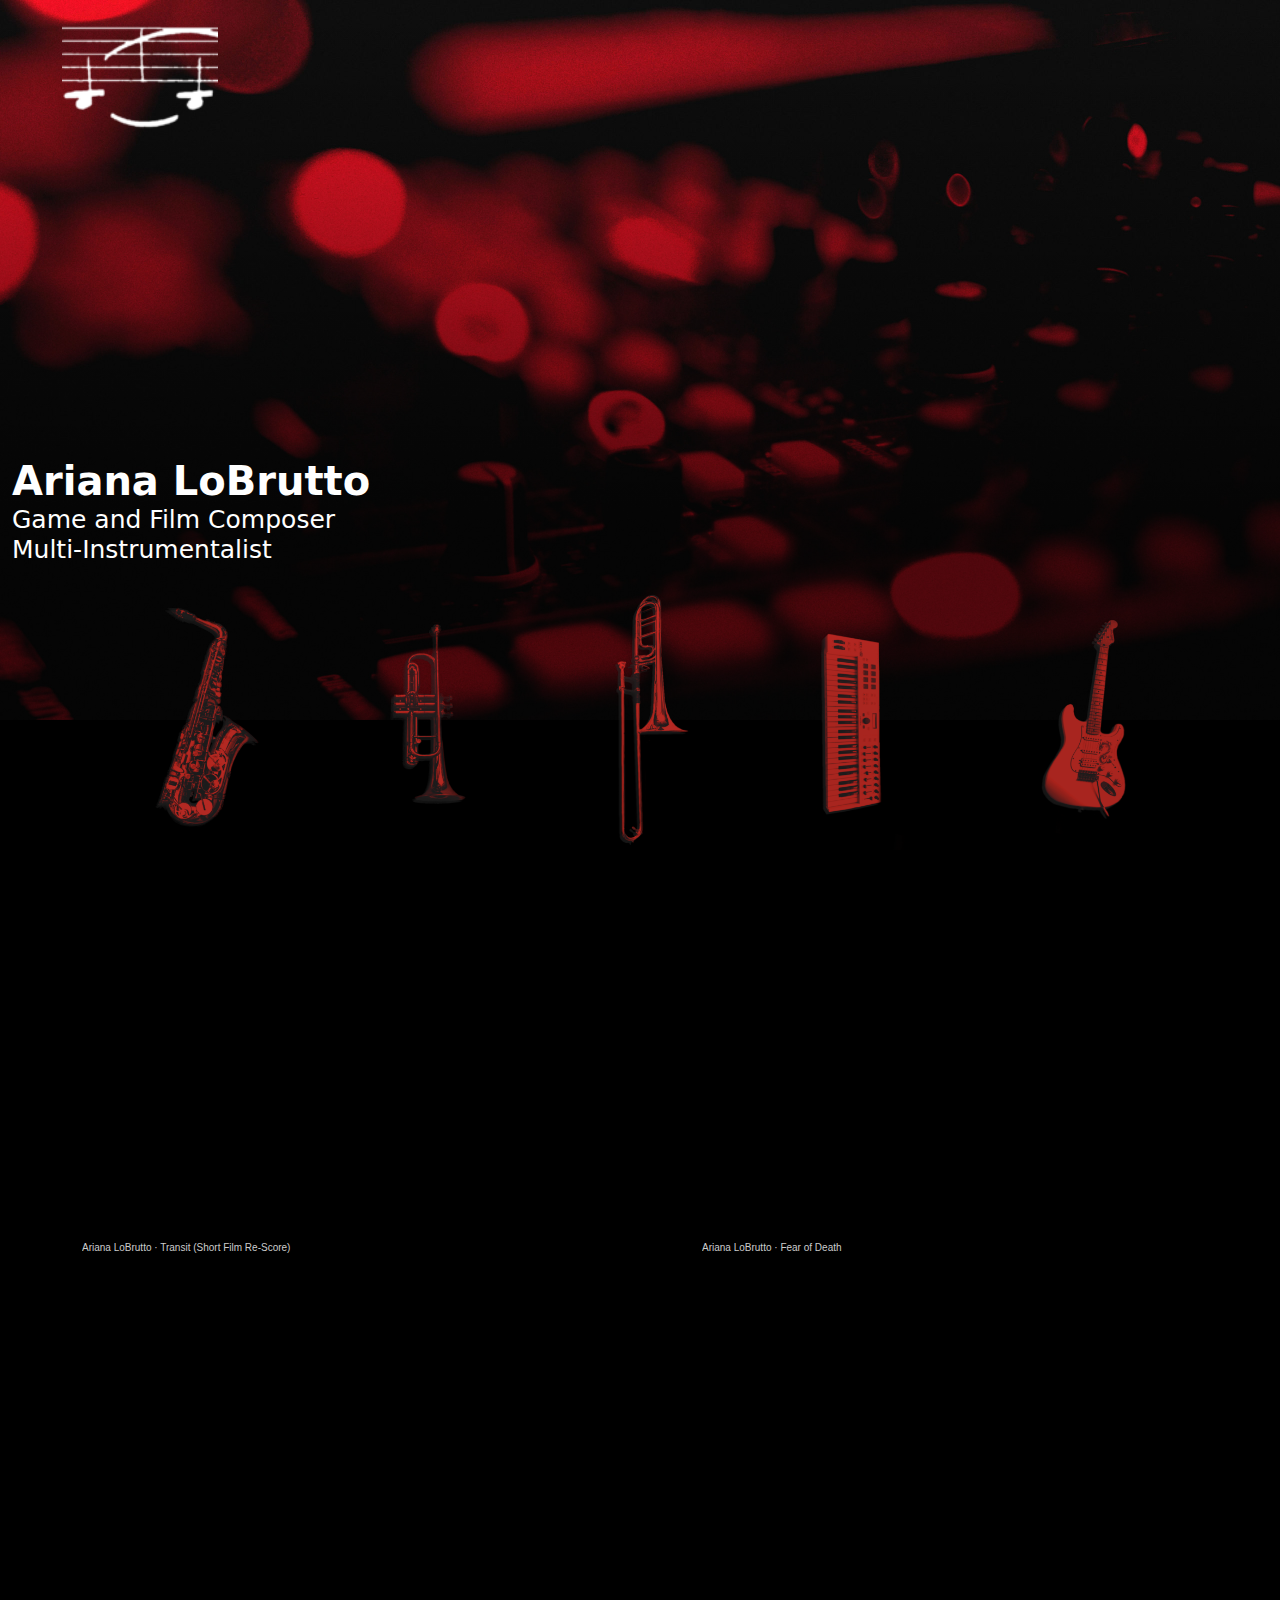
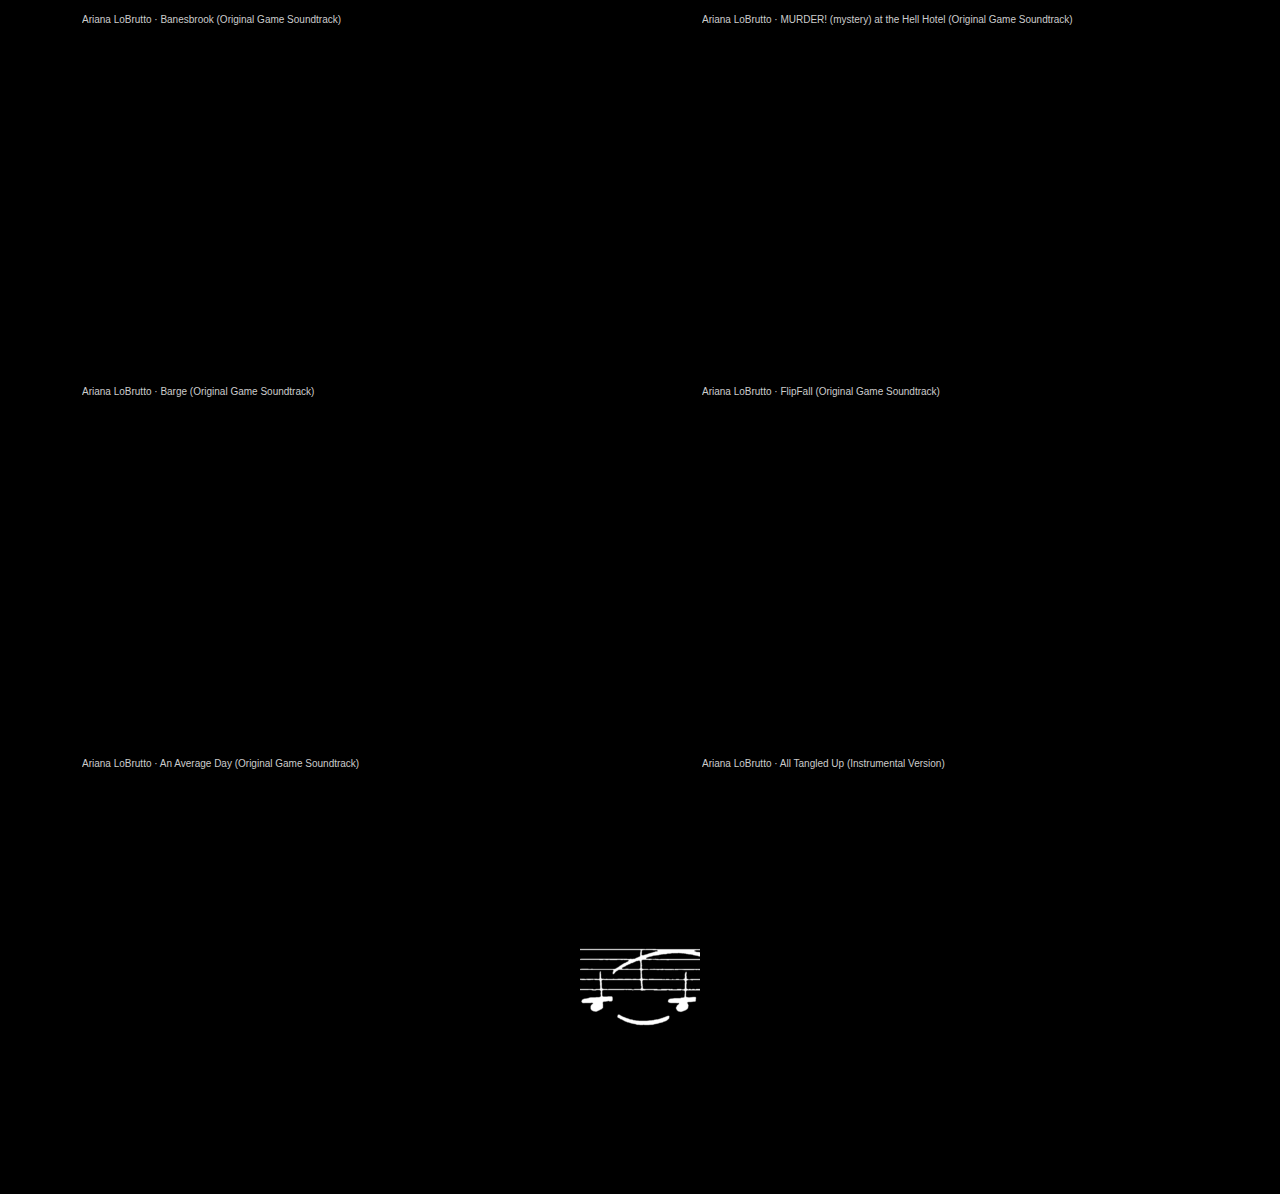
==== commit 0ec71033: "no message" ====
--- a/index.html
+++ b/index.html
@@ -4,7 +4,7 @@
 <head>
     <meta charset="utf-8">
     <meta name="viewport" content="width=device-width, initial-scale=1.0, shrink-to-fit=no">
-    <title>ArianaPortfolio</title>
+    <title>Ariana LoBrutto</title>
     <link rel="stylesheet" href="assets/bootstrap/css/bootstrap.min.css">
 </head>
 
